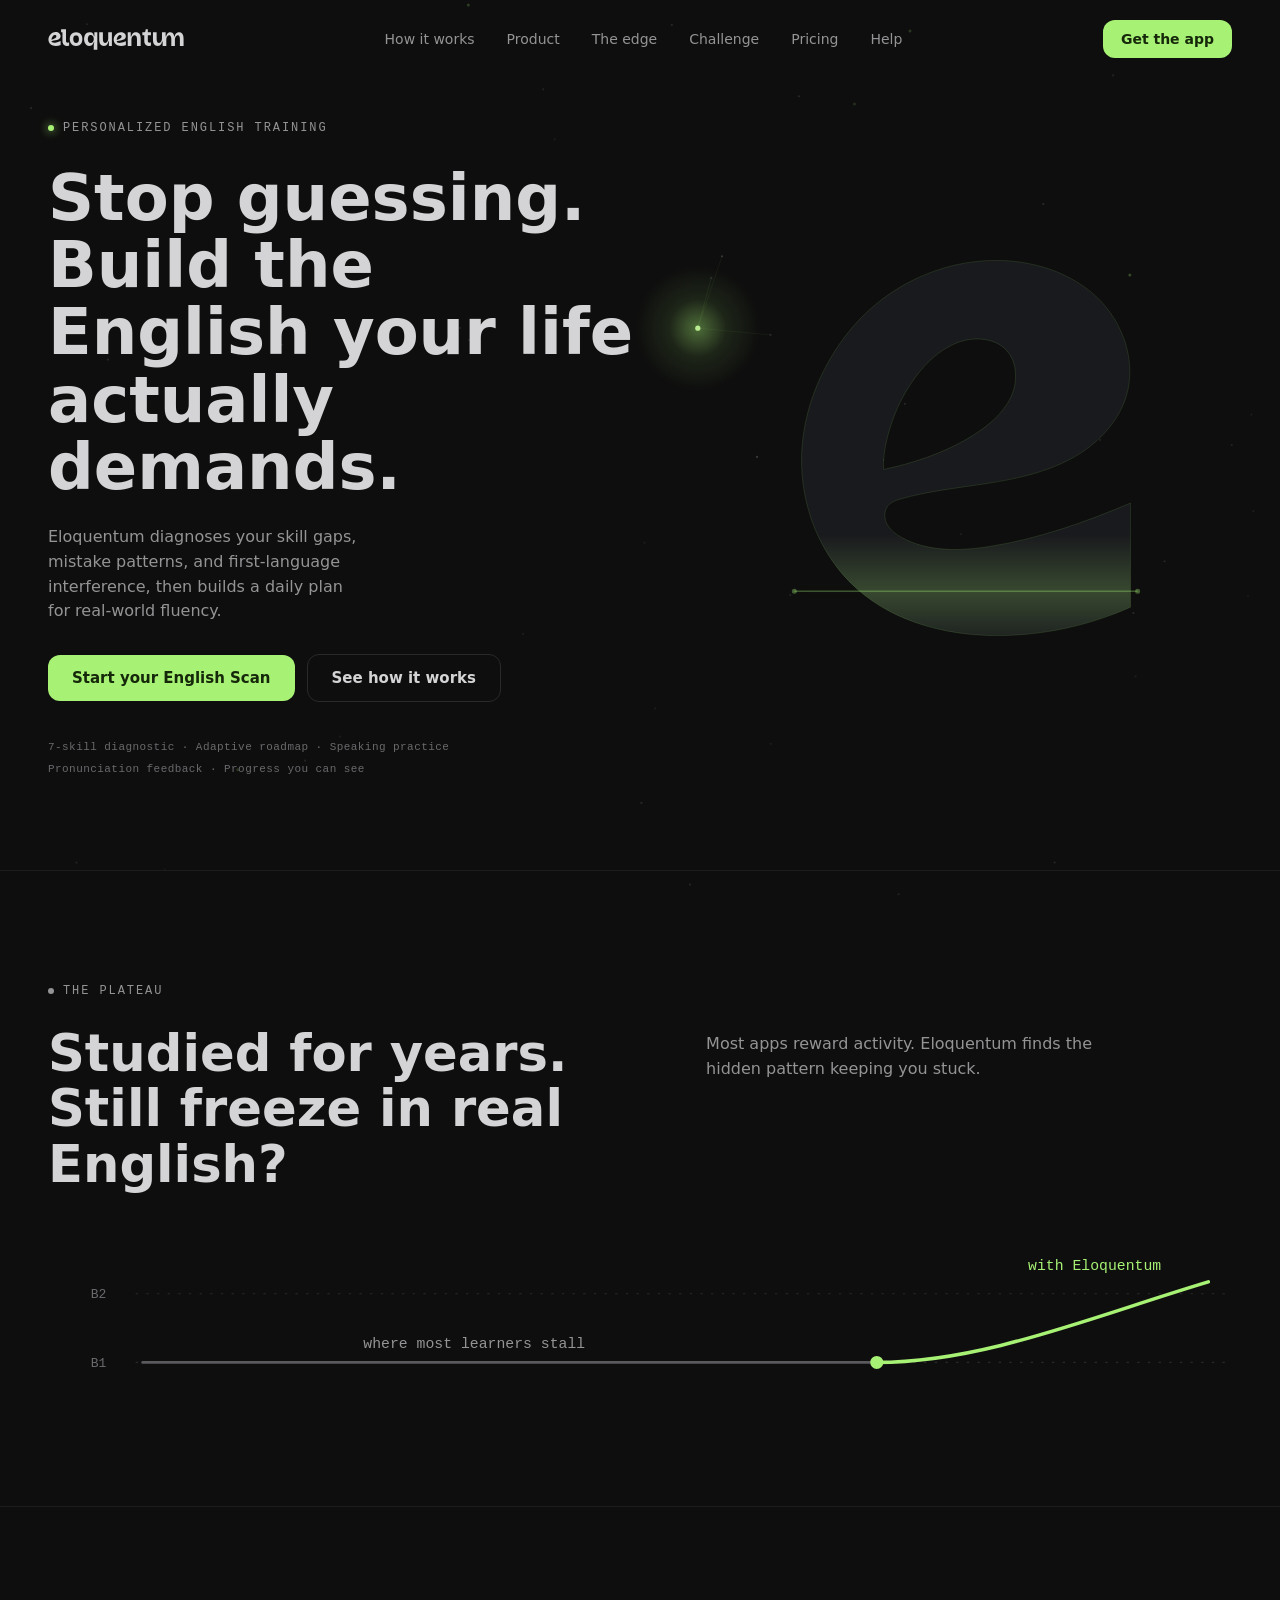
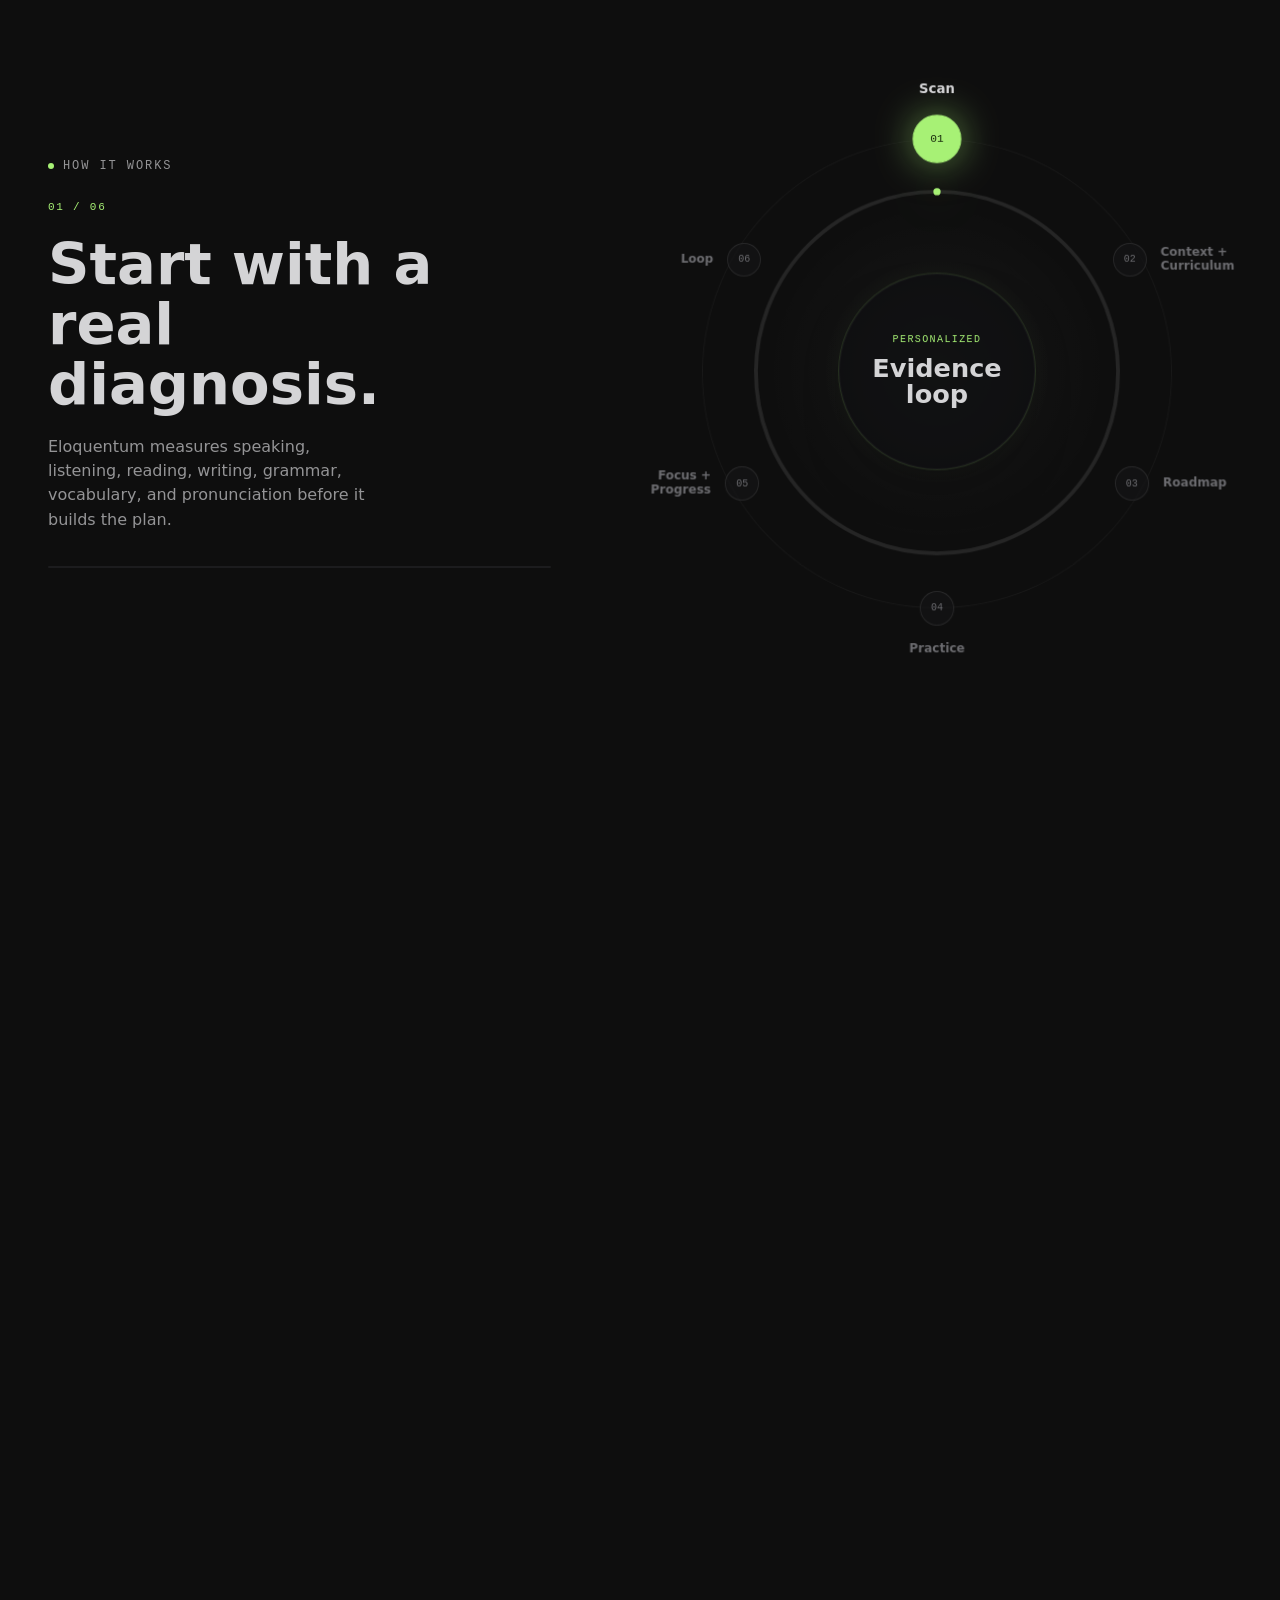
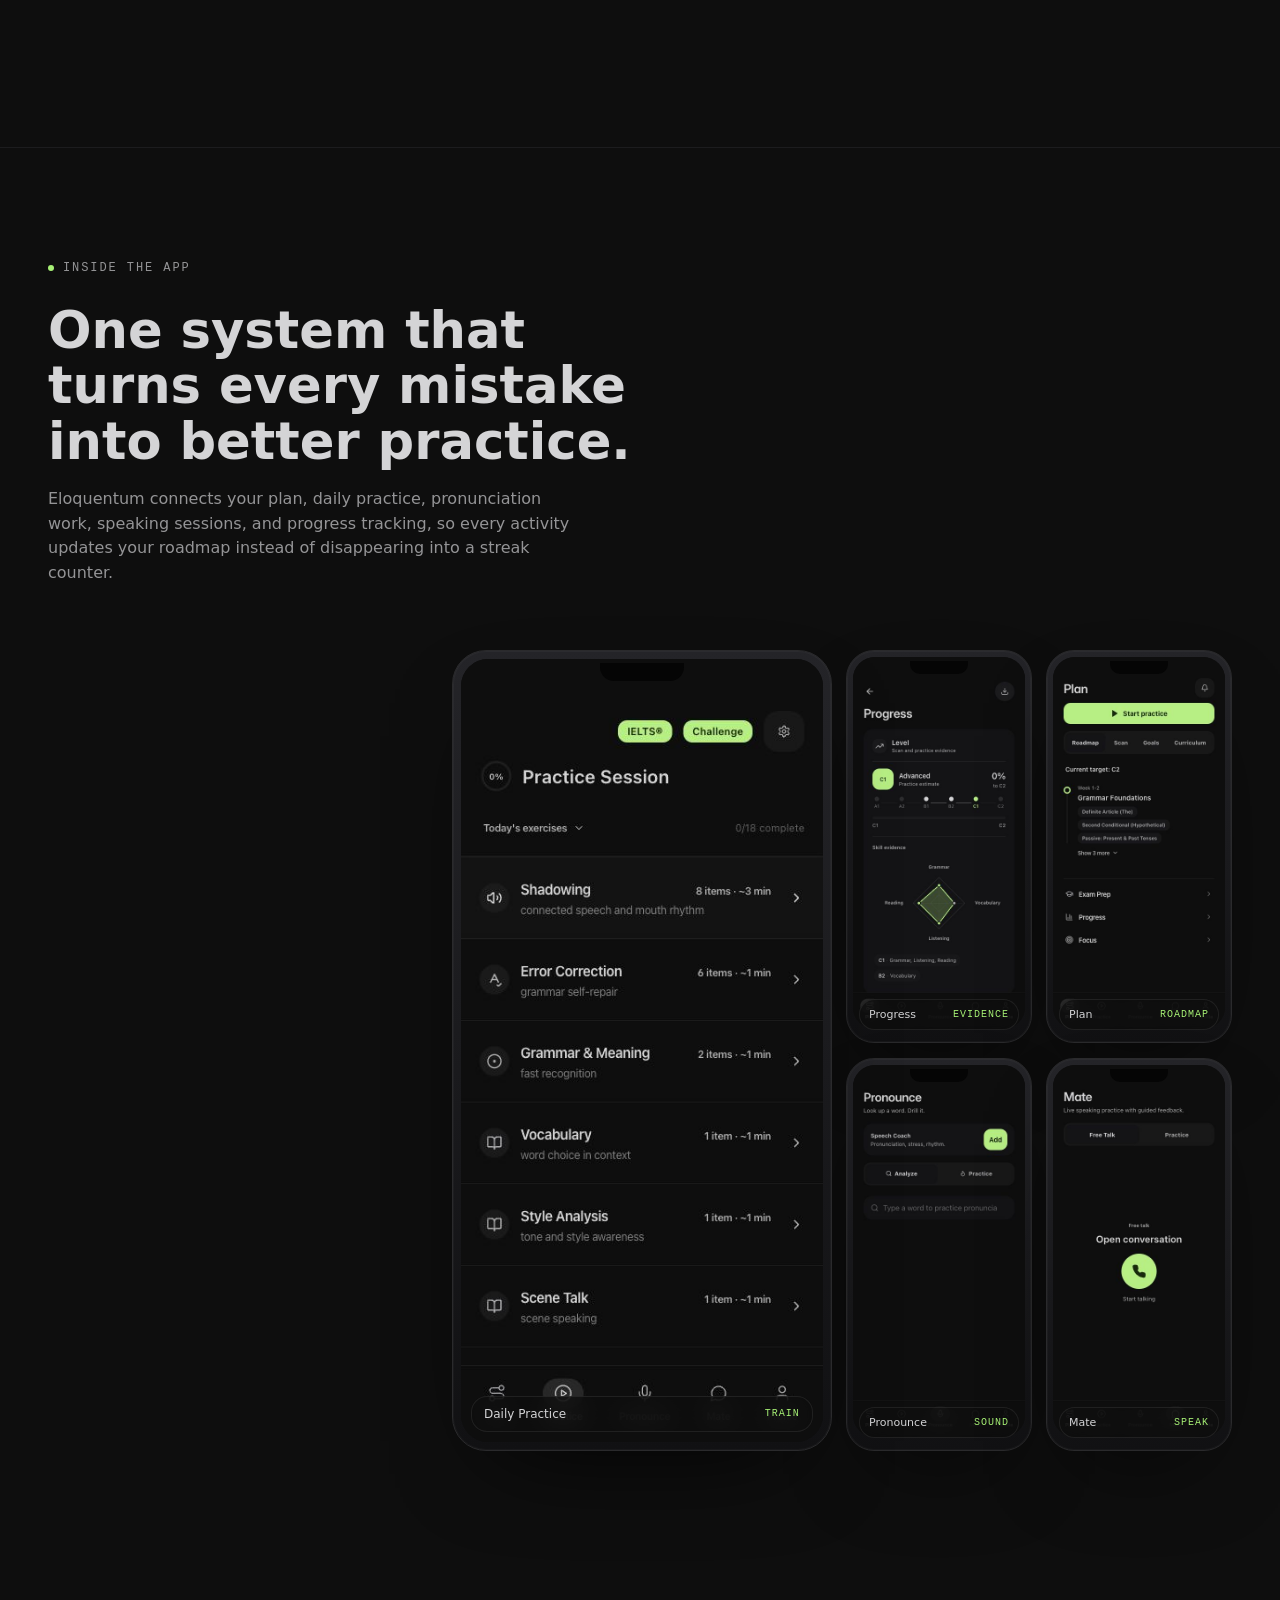
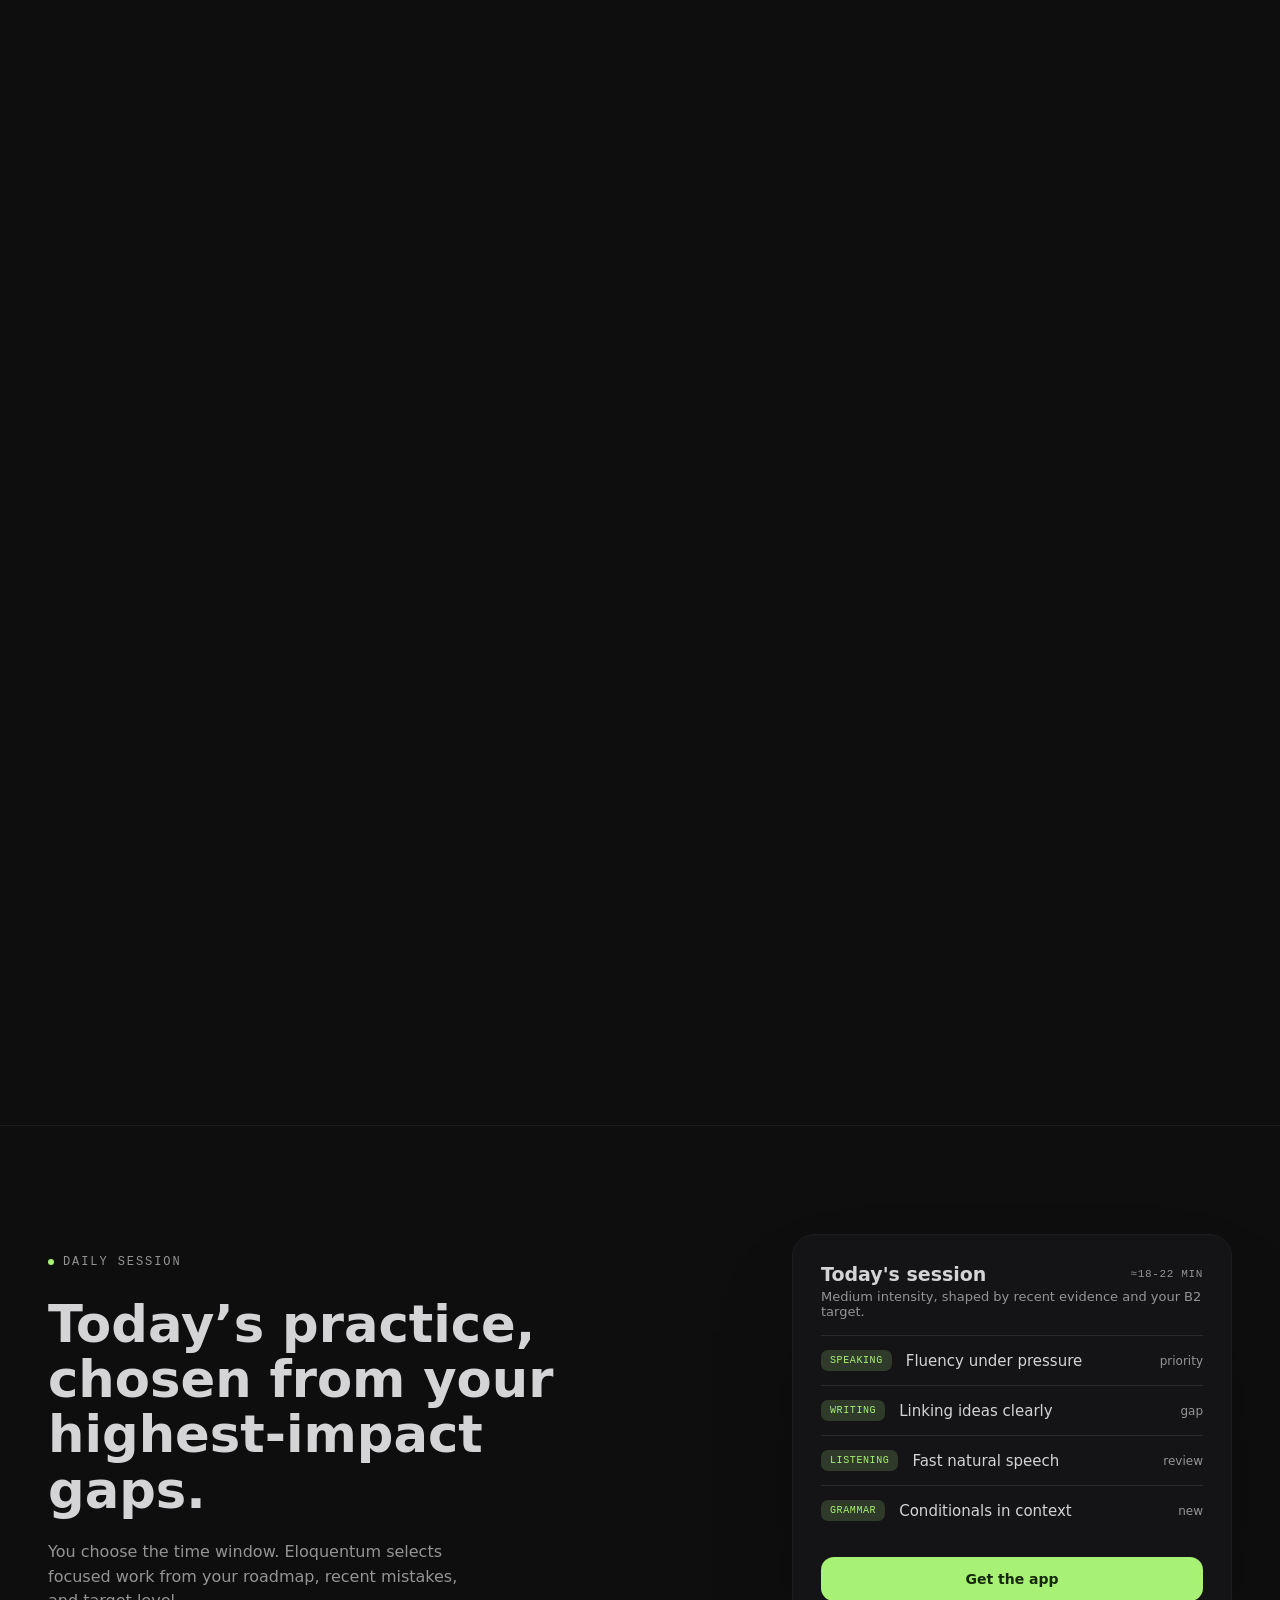
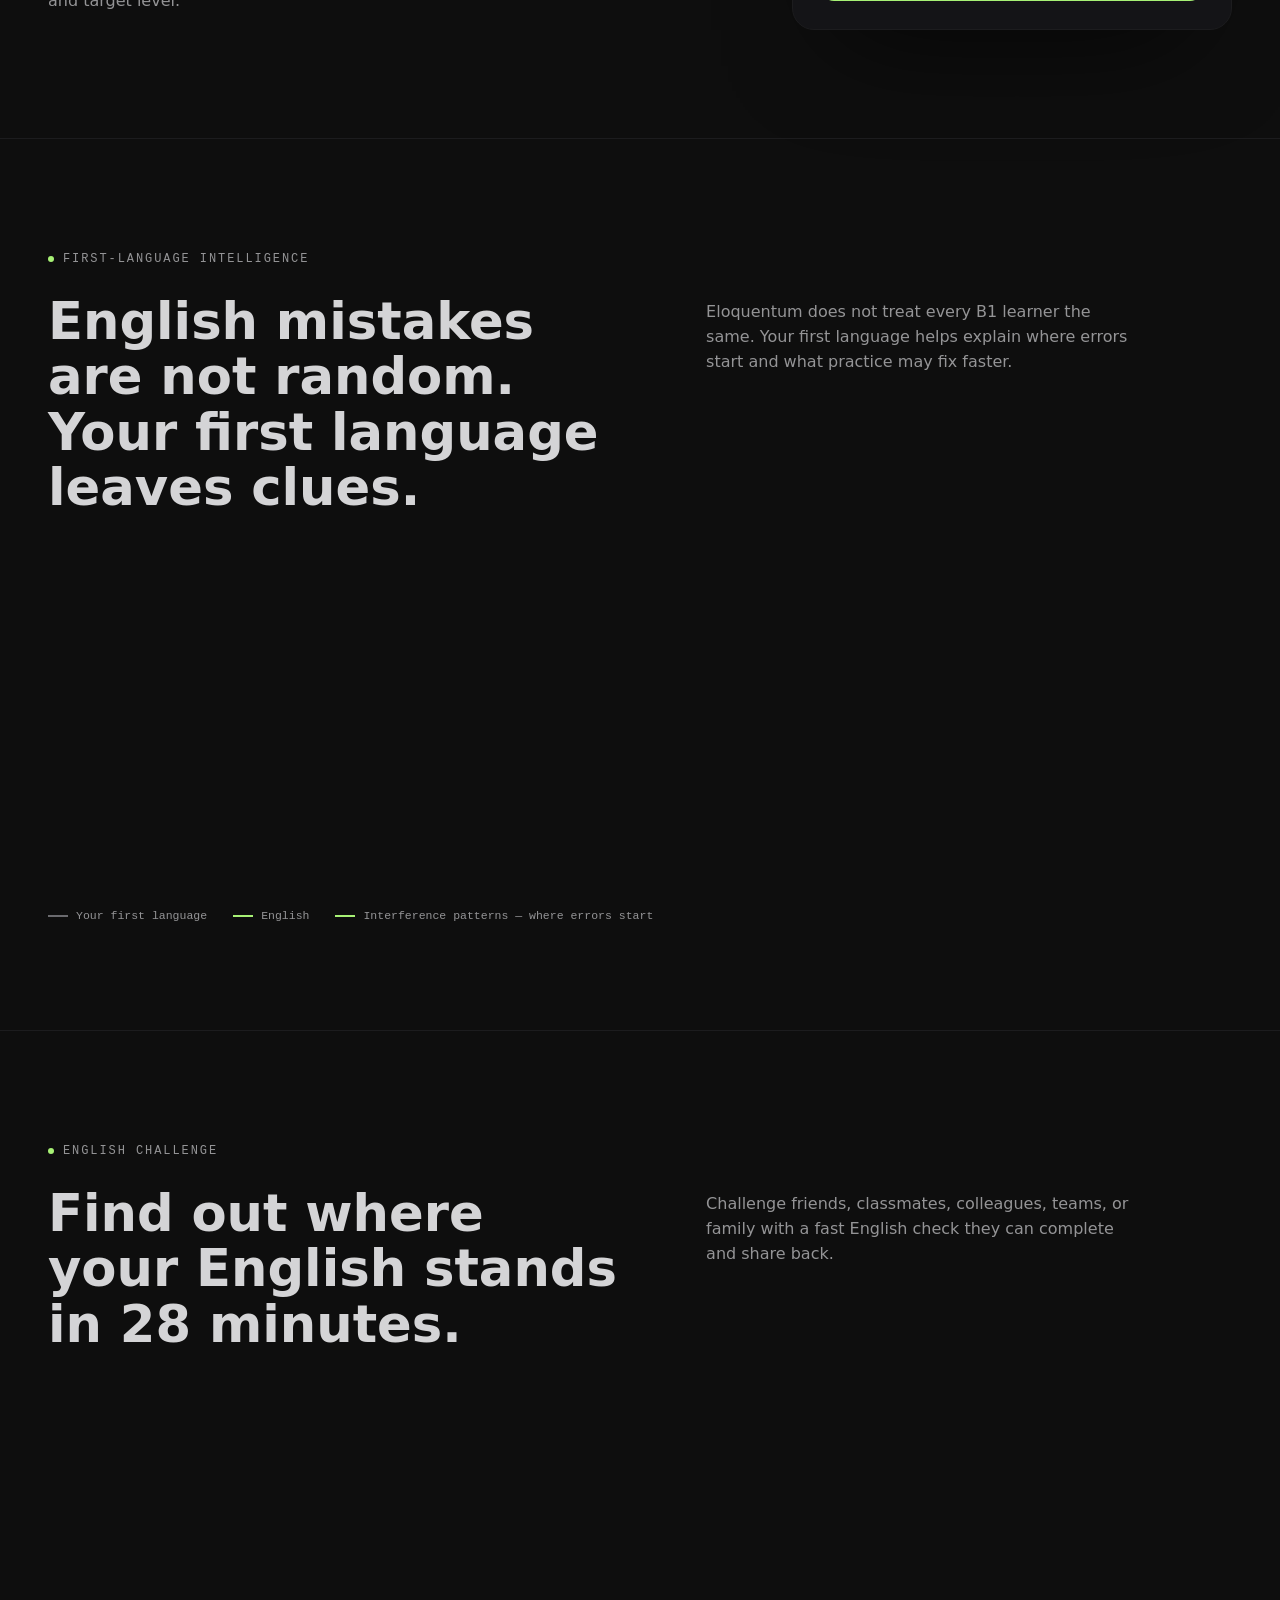
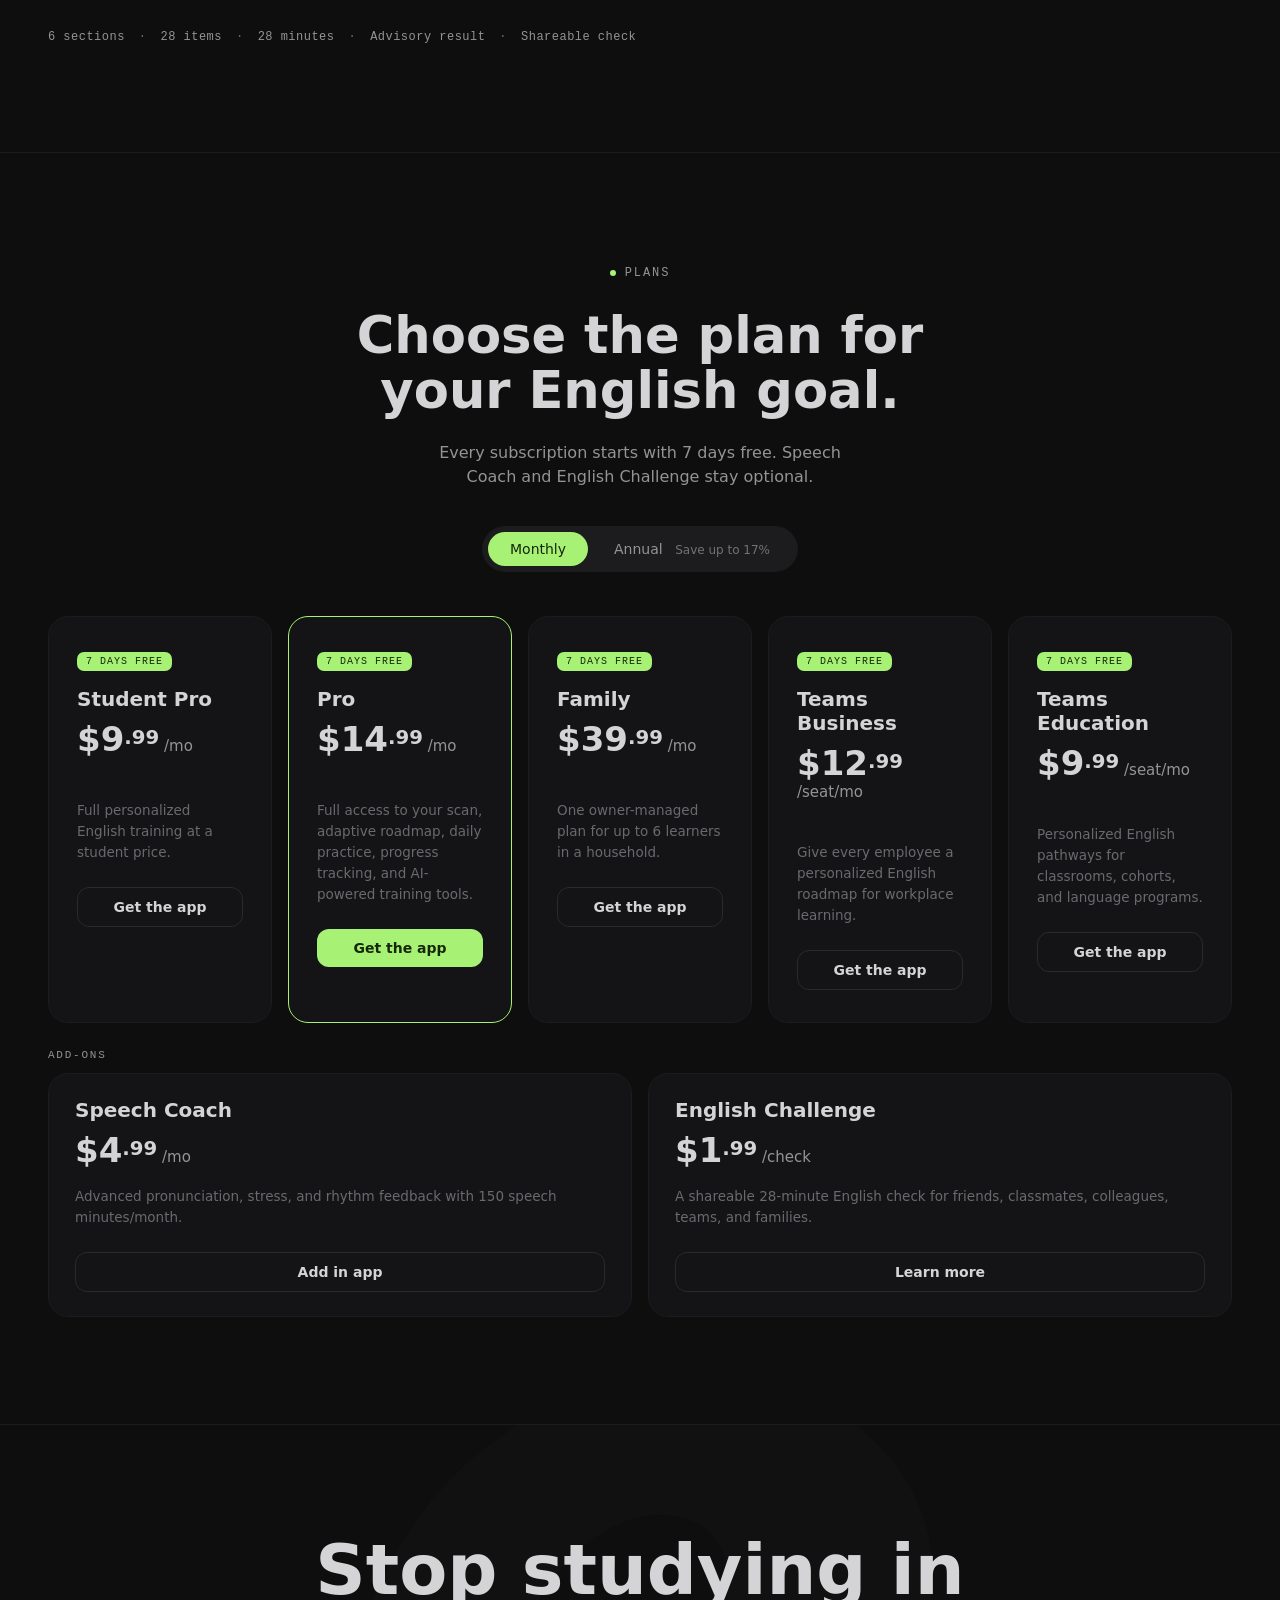
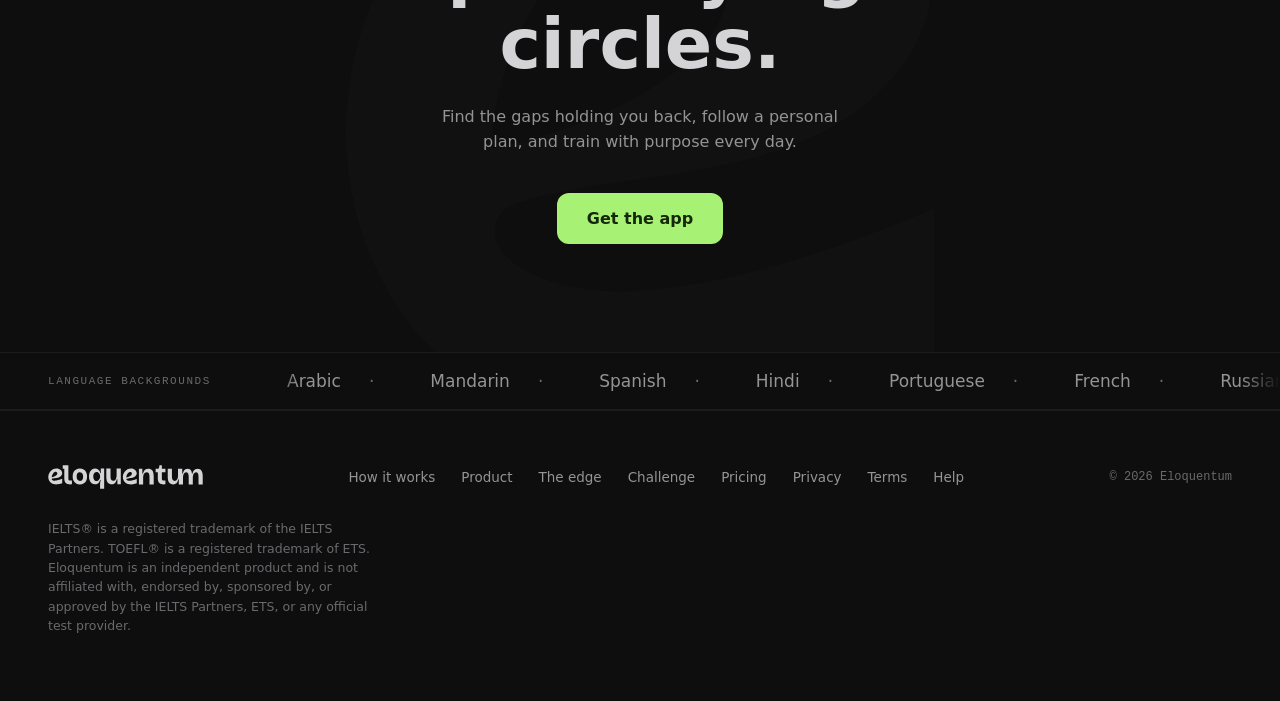
==== index.html @ 5f622cef "Publish Eloquentum website" ====
<!DOCTYPE html>
<html>
<head>
  <meta charset="utf-8">
  <title>Eloquentum — Diagnostic-first English fluency</title>
  <style>
    * { margin: 0; padding: 0; box-sizing: border-box; }
    body { background: #0E0E0E; display: flex; align-items: center; justify-content: center; min-height: 100vh; font-family: -apple-system, BlinkMacSystemFont, sans-serif; }
    #__bundler_loading { position: fixed; bottom: 20px; right: 20px; font: 13px/1.4 -apple-system, BlinkMacSystemFont, sans-serif; color: #666; background: #fff; padding: 8px 14px; border-radius: 8px; box-shadow: 0 1px 4px rgba(0,0,0,0.12); z-index: 10000; }
    #__bundler_thumbnail { position: fixed; inset: 0; width: 100%; height: 100%; display: flex; align-items: center; justify-content: center; background: #0E0E0E; z-index: 9999; }
    #__bundler_thumbnail svg { width: 100%; height: 100%; object-fit: contain; }
    #__bundler_placeholder { color: #999; font-size: 14px; }
  </style>
  <noscript>
    <style>#__bundler_loading { display: none; }</style>
    <div style="position:fixed;bottom:12px;left:12px;font:13px/1.4 -apple-system,BlinkMacSystemFont,sans-serif;color:#999;background:rgba(255,255,255,0.9);padding:6px 12px;border-radius:6px;box-shadow:0 1px 4px rgba(0,0,0,0.08);z-index:10000;">
      This page requires JavaScript to display.
    </div>
  </noscript>
</head>
<body>
  <div id="__bundler_thumbnail">
    <svg viewBox="628 162 664 756" xmlns="http://www.w3.org/2000/svg">
      <rect x="628" y="162" width="664" height="756" fill="#0E0E0E"></rect>
      <path fill="#A7F175" d="M805.87,653.45c6.5-6.2,15.69-9.22,24.48-11.7,56.12-15.81,114.47-21.72,172.08-30.7,57.62-8.98,115.66-21.4,167.05-48.89,51.39-27.49,95.96-71.95,112.27-127.79,20.07-68.7-6.8-146.11-58.51-195.71-51.72-49.6-124.77-73.22-196.5-74.59-121.04-2.3-237.93,56.91-309.99,153.28-50.68,67.78-83.11,150.15-86.19,235.06-3.66,100.91,36.16,204.2,112.08,270.98,79.49,69.92,190.42,95.22,296.37,92.39,86.19-2.3,171.9-21.67,250.67-56.65-.05-69.59.05-139.17,0-208.76-91.07,38.54-185.27,71.92-283.04,87.02-58.79,9.08-122.04,10.74-174.39-17.42-11.81-6.35-23.21-14.52-29.83-26.16-6.62-11.64-7.39-27.37,1.06-37.77.75-.92,1.55-1.79,2.4-2.6ZM805.56,507.26c12.56-44.45,33.15-85.35,62.39-121.16,34.89-42.72,86.72-76.53,142.23-60.77,25.81,7.33,43.49,27.81,47.78,53.7,4.4,26.49-1.45,51.82-16.6,74.09-9.22,13.55-19.86,25.86-32.65,36.45-57.64,47.77-137.69,77.56-213.93,93.39-1.1-25.81,3.66-50.54,10.77-75.71Z"></path>
    </svg>
  </div>
  <div id="__bundler_loading">Unpacking...</div>

  <script>
    
document.addEventListener('DOMContentLoaded', async function() {
  const loading = document.getElementById('__bundler_loading');
  function setStatus(msg) { if (loading) loading.textContent = msg; }

  // Error sink persists across replaceWith since it's on window, not the DOM.
  window.addEventListener('error', function(e) {
    var p = document.body || document.documentElement;
    var d = document.getElementById('__bundler_err') || p.appendChild(document.createElement('div'));
    d.id = '__bundler_err';
    d.style.cssText = 'position:fixed;bottom:12px;left:12px;right:12px;font:12px/1.4 ui-monospace,monospace;background:#2a1215;color:#ff8a80;padding:10px 14px;border-radius:8px;border:1px solid #5c2b2e;z-index:99999;white-space:pre-wrap;max-height:40vh;overflow:auto';
    d.textContent = (d.textContent ? d.textContent + String.fromCharCode(10) : '') +
      '[bundle] ' + (e.message || e.type) +
      (e.filename ? ' (' + e.filename.slice(0, 60) + ':' + e.lineno + ')' : '');
  }, true);

  try {
    const manifestEl = document.querySelector('script[type="__bundler/manifest"]');
    const templateEl = document.querySelector('script[type="__bundler/template"]');
    if (!manifestEl || !templateEl) {
      setStatus('Error: missing bundle data');
      console.error('[bundler] Missing script tags — manifestEl:', !!manifestEl, 'templateEl:', !!templateEl);
      return;
    }

    const manifest = JSON.parse(manifestEl.textContent);
    let template = JSON.parse(templateEl.textContent);

    const uuids = Object.keys(manifest);
    setStatus('Unpacking ' + uuids.length + ' assets...');

    const blobUrls = {};
    await Promise.all(uuids.map(async (uuid) => {
      const entry = manifest[uuid];
      try {
        const binaryStr = atob(entry.data);
        const bytes = new Uint8Array(binaryStr.length);
        for (let i = 0; i < binaryStr.length; i++) bytes[i] = binaryStr.charCodeAt(i);

        let finalBytes = bytes;
        if (entry.compressed) {
          if (typeof DecompressionStream !== 'undefined') {
            const ds = new DecompressionStream('gzip');
            const writer = ds.writable.getWriter();
            const reader = ds.readable.getReader();
            writer.write(bytes);
            writer.close();
            const chunks = [];
            let totalLen = 0;
            while (true) {
              const { done, value } = await reader.read();
              if (done) break;
              chunks.push(value);
              totalLen += value.length;
            }
            finalBytes = new Uint8Array(totalLen);
            let offset = 0;
            for (const chunk of chunks) { finalBytes.set(chunk, offset); offset += chunk.length; }
          } else {
            console.warn('DecompressionStream not available, asset ' + uuid + ' may not render');
          }
        }

        blobUrls[uuid] = URL.createObjectURL(new Blob([finalBytes], { type: entry.mime }));
      } catch (err) {
        console.error('Failed to decode asset ' + uuid + ':', err);
        blobUrls[uuid] = URL.createObjectURL(new Blob([], { type: entry.mime }));
      }
    }));

    const extResEl = document.querySelector('script[type="__bundler/ext_resources"]');
    const extResources = extResEl ? JSON.parse(extResEl.textContent) : [];
    const resourceMap = {};
    for (const entry of extResources) {
      if (blobUrls[entry.uuid]) resourceMap[entry.id] = blobUrls[entry.uuid];
    }

    setStatus('Rendering...');
    for (const uuid of uuids) template = template.split(uuid).join(blobUrls[uuid]);

    // Strip integrity + crossorigin — blob URLs from a file:// document inherit
    // a null origin, so crossorigin forces a CORS fetch that SRI then rejects.
    // The manifest bytes are ours; SRI protects against CDN compromise, not this.
    template = template.replace(/\s+integrity="[^"]*"/gi, '').replace(/\s+crossorigin="[^"]*"/gi, '');

    const resourceScript = '<script>window.__resources = ' +
      JSON.stringify(resourceMap).split('</' + 'script>').join('<\\/' + 'script>') +
      ';</' + 'script>';
    // Inject after <head> so the DOCTYPE stays first; prepending the script
    // would push the parser into quirks mode. DOMParser always emits a <head>
    // (synthesizing one if the source HTML omitted it) but may carry
    // attributes through, so match the full opening tag. slice() rather than
    // replace() keeps us clear of $-pattern substitution in resourceScript.
    const headOpen = template.match(/<head[^>]*>/i);
    if (headOpen) {
      const i = headOpen.index + headOpen[0].length;
      template = template.slice(0, i) + resourceScript + template.slice(i);
    }

    // Parse the template and swap the root element. Scripts inserted via
    // DOMParser/replaceWith are inert per spec — re-create each with
    // createElement so they execute, awaiting onload for src scripts to
    // preserve ordering (React before ReactDOM before Babel before text/babel).
    const doc = new DOMParser().parseFromString(template, 'text/html');
    document.documentElement.replaceWith(doc.documentElement);
    const dead = Array.from(document.scripts);
    for (const old of dead) {
      const s = document.createElement('script');
      for (const a of old.attributes) s.setAttribute(a.name, a.value);
      s.textContent = old.textContent;
      // text/babel scripts with a src: fetch and inline. transformScriptTags
      // does XHR against the src, but blob:null/ from a file:// origin is
      // silently dropped. Inlining makes it a plain inline babel script,
      // which transformScriptTags handles unconditionally.
      if ((s.type === 'text/babel' || s.type === 'text/jsx') && s.src) {
        const r = await fetch(s.src);
        s.textContent = await r.text();
        s.removeAttribute('src');
      }
      const p = s.src ? new Promise(function(r) { s.onload = s.onerror = r; }) : null;
      old.replaceWith(s);
      if (p) await p;
    }
    // Babel standalone auto-transforms type=text/babel on DOMContentLoaded,
    // which fired before we swapped the document. Trigger manually if present.
    if (window.Babel && typeof window.Babel.transformScriptTags === 'function') {
      window.Babel.transformScriptTags();
    }

    function addHelpLink(containerSelector) {
      const container = document.querySelector(containerSelector);
      if (!container || container.querySelector('a[href="help/index.html"]')) return;
      const link = document.createElement('a');
      link.href = 'help/index.html';
      link.textContent = 'Help';
      container.appendChild(link);
    }
    addHelpLink('.navlinks');
    addHelpLink('footer .fl');
  } catch (err) {
    setStatus('Error unpacking: ' + err.message);
    console.error('Bundle unpack error:', err);
  }
});

  </script>

  <script type="__bundler/manifest">
{}
  </script>

  <script type="__bundler/ext_resources">
[]
  </script>

  <script type="__bundler/template">
"<!DOCTYPE html>\n<html lang=\"en\"><head>\n<meta charset=\"utf-8\">\n<meta name=\"viewport\" content=\"width=device-width, initial-scale=1\">\n<meta name=\"author\" content=\"Codex GPT-5.5 content recommendation copy\">\n<title>Eloquentum — Diagnostic-first English fluency<\u002Ftitle>\n<link rel=\"icon\" href=\"data:image/svg+xml,%3Csvg xmlns='http://www.w3.org/2000/svg' viewBox='628 162 664 756'%3E%3Cpath fill='%23A7F175' d='M805.87,653.45c6.5-6.2,15.69-9.22,24.48-11.7,56.12-15.81,114.47-21.72,172.08-30.7,57.62-8.98,115.66-21.4,167.05-48.89,51.39-27.49,95.96-71.95,112.27-127.79,20.07-68.7-6.8-146.11-58.51-195.71-51.72-49.6-124.77-73.22-196.5-74.59-121.04-2.3-237.93,56.91-309.99,153.28-50.68,67.78-83.11,150.15-86.19,235.06-3.66,100.91,36.16,204.2,112.08,270.98,79.49,69.92,190.42,95.22,296.37,92.39,86.19-2.3,171.9-21.67,250.67-56.65-.05-69.59.05-139.17,0-208.76-91.07,38.54-185.27,71.92-283.04,87.02-58.79,9.08-122.04,10.74-174.39-17.42-11.81-6.35-23.21-14.52-29.83-26.16-6.62-11.64-7.39-27.37,1.06-37.77.75-.92,1.55-1.79,2.4-2.6ZM805.56,507.26c12.56-44.45,33.15-85.35,62.39-121.16,34.89-42.72,86.72-76.53,142.23-60.77,25.81,7.33,43.49,27.81,47.78,53.7,4.4,26.49-1.45,51.82-16.6,74.09-9.22,13.55-19.86,25.86-32.65,36.45-57.64,47.77-137.69,77.56-213.93,93.39-1.1-25.81,3.66-50.54,10.77-75.71Z'/%3E%3C/svg%3E\">\n<style>\n  :root{\n    --bg:#0E0E0E;--bg2:#141417;--well:#1C1C1E;\n    --fg:#D4D4D6;--muted:#949496;--faint:#6A6A6E;--border:#2A2A2C;--hair:#1C1C1E;\n    --signal:#A7F175;--signal-ink:#16280A;--signal-active:#97E061;--signal-dim:#5FA82E;\n    --paper:#F8F8F8;--paper-ink:#1D1D1F;--paper-muted:#5A5A5E;--paper-line:#E4E4E4;\n    --font:-apple-system,BlinkMacSystemFont,\"SF Pro Display\",\"SF Pro Text\",system-ui,\"Segoe UI\",Roboto,\"Helvetica Neue\",Arial,sans-serif;\n    --round:ui-rounded,\"SF Pro Rounded\",-apple-system,BlinkMacSystemFont,system-ui,sans-serif;\n    --mono:ui-monospace,\"SF Mono\",Menlo,Monaco,Consolas,monospace;\n  }\n  *{box-sizing:border-box;margin:0;padding:0}\n  html{scroll-behavior:smooth}\n  body{background:var(--bg);color:var(--fg);font-family:var(--font);-webkit-font-smoothing:antialiased;overflow-x:hidden;letter-spacing:0}\n  ::selection{background:var(--signal);color:var(--signal-ink)}\n  .defs{position:absolute;width:0;height:0;overflow:hidden}\n  #ambient{position:fixed;inset:0;width:100%;height:100%;z-index:-1;pointer-events:none}\n\n  .progress{position:fixed;top:0;left:0;height:2px;width:0;background:var(--signal);z-index:30}\n\n  nav{position:fixed;top:0;left:0;right:0;z-index:20;transition:background .4s,backdrop-filter .4s,border-color .4s;border-bottom:1px solid transparent}\n  nav.solid{background:rgba(14,14,14,.78);backdrop-filter:blur(16px);border-bottom:1px solid var(--hair)}\n  .navin{display:flex;align-items:center;justify-content:space-between;max-width:1320px;margin:0 auto;padding:20px clamp(20px,5vw,48px)}\n  .logo{height:21px;width:136px;color:var(--fg);display:block}\n  .logo.foot{height:24px;width:155px}\n  .navlinks{display:flex;gap:32px;align-items:center}\n  .navlinks a{color:var(--muted);text-decoration:none;font-size:14px;transition:color .2s}\n  .navlinks a:hover{color:var(--fg)}\n  .btn{font-family:var(--font);font-size:14px;font-weight:590;border:none;cursor:pointer;border-radius:12px;padding:11px 18px;text-decoration:none;display:inline-flex;align-items:center;justify-content:center;gap:8px;transition:transform .2s,background .2s,border-color .2s;letter-spacing:0;white-space:nowrap}\n  .btn-cta{background:var(--signal);color:var(--signal-ink)}\n  .btn-cta:hover{background:var(--signal-active);transform:translateY(-1px)}\n  .btn-ghost{background:transparent;color:var(--fg);border:1px solid var(--border)}\n  .btn-ghost:hover{border-color:var(--muted);transform:translateY(-1px)}\n\n  .container{max-width:1320px;margin:0 auto;padding:0 clamp(20px,5vw,48px);position:relative;z-index:2}\n  .section{padding-top:clamp(88px,12vh,150px);padding-bottom:clamp(88px,12vh,150px);position:relative}\n  .eyebrow{display:inline-flex;align-items:center;gap:9px;font-family:var(--mono);font-size:12px;letter-spacing:.16em;text-transform:uppercase;color:var(--muted);margin-bottom:28px}\n  .eyebrow .dot{width:6px;height:6px;border-radius:50%;background:var(--signal)}\n  .eyebrow.neutral{color:var(--muted)}.eyebrow.neutral .dot{background:var(--muted)}\n  h2{font-family:var(--font);font-weight:600;font-size:clamp(30px,4vw,56px);line-height:1.08;letter-spacing:0;margin-bottom:22px;max-width:18ch}\n  h2 .g{color:inherit}\n  .lead{font-size:clamp(16px,1.15vw,18px);line-height:1.55;color:var(--muted);max-width:42ch;letter-spacing:0}\n\n  .reveal{opacity:0;transform:translateY(26px);transition:opacity 1s cubic-bezier(.16,.8,.3,1),transform 1s cubic-bezier(.16,.8,.3,1)}\n  .reveal.in{opacity:1;transform:none}\n\n  /* 3D segment transitions — each section pivots in as it enters */\n  .seg3d{opacity:0;transform:perspective(1600px) rotateX(20deg) translateY(80px) scale(.94);transform-origin:50% 100%;transition:opacity .9s ease,transform 1.15s cubic-bezier(.16,.8,.3,1);backface-visibility:hidden}\n  .seg3d.seg-in{opacity:1;transform:perspective(1600px) rotateX(0deg) translateY(0) scale(1)}\n  .seg3d.seg-up{transform-origin:50% 0%;transform:perspective(1600px) rotateX(-20deg) translateY(-80px) scale(.94)}\n  .seg3d.seg-up.seg-in{transform:perspective(1600px) rotateX(0deg) translateY(0) scale(1)}\n\n  /* HERO */\n  .hero{min-height:92vh;display:grid;grid-template-columns:1.05fr .95fr;gap:clamp(36px,5vw,84px);align-items:center;padding-top:116px;padding-bottom:90px}\n  .h-eyebrow{display:inline-flex;align-items:center;gap:9px;font-family:var(--mono);font-size:12px;letter-spacing:.16em;text-transform:uppercase;color:var(--muted);margin-bottom:30px}\n  .h-eyebrow .dot{width:6px;height:6px;border-radius:50%;background:var(--signal);box-shadow:0 0 10px var(--signal)}\n  h1{font-family:var(--font);font-weight:600;font-size:clamp(40px,5vw,72px);line-height:1.05;letter-spacing:0;margin-bottom:24px;max-width:16.5ch}\n  h1 .g{color:inherit}\n  .sub{font-size:clamp(16px,1.2vw,18px);line-height:1.55;color:var(--muted);max-width:31ch;margin-bottom:30px;letter-spacing:0}\n  .cta{display:flex;gap:12px;flex-wrap:wrap;align-items:center}\n  .cta .btn{font-size:15px;padding:14px 24px}\n  .trust{margin-top:34px;font-family:var(--mono);font-size:11px;letter-spacing:.04em;color:var(--faint);line-height:2}\n  .scanwrap{width:100%;max-width:460px;margin:0 auto;display:flex;flex-direction:column;align-items:center;gap:22px}\n  .scanstage{position:relative;width:100%;aspect-ratio:1/1}\n  canvas{position:absolute;inset:0;width:100%;height:100%}\n\n  /* generic editorial */\n  .hair{border-top:1px solid var(--hair)}\n  .twocol{display:grid;grid-template-columns:1.05fr .95fr;gap:clamp(36px,5vw,72px);align-items:center}\n  .lead-col{max-width:36rem}\n  .sechead{display:grid;grid-template-columns:1.05fr .95fr;gap:clamp(44px,6vw,96px);align-items:start}\n  .sechead h2{margin-bottom:0}\n  .sechead .lead{padding-top:6px}\n\n  /* PLATEAU */\n  .plateau h2{max-width:20ch}\n  .plateauchart{margin-top:52px}\n  .plateauchart svg{width:100%;aspect-ratio:1000/130;height:auto;display:block;overflow:visible}\n  .plateauchart .glab{font-family:var(--mono);font-size:11px;fill:var(--faint)}\n  .plateauchart .tlab{font-family:var(--mono);font-size:12.5px;opacity:0;transition:opacity .6s ease}\n  .plateauchart .tlab.m{fill:var(--muted)}\n  .plateauchart .tlab.g{fill:var(--signal)}\n  .plateauchart .p-dot{opacity:0;transition:opacity .4s ease}\n  .plateauchart .p-flat,.plateauchart .p-rise{stroke-linecap:round}\n\n  /* SCAN skills */\n  .skills{display:flex;flex-direction:column;gap:20px}\n  .srow{display:flex;align-items:center;gap:18px}\n  .sname{width:128px;font-size:15px;color:var(--fg);letter-spacing:0}\n  .sbar{flex:1;height:5px;border-radius:5px;background:var(--well);overflow:hidden}\n  .sbar i{display:block;height:100%;width:0;border-radius:5px;background:var(--signal);transition:width 1.2s cubic-bezier(.16,.8,.3,1)}\n  .reveal.in .sbar i{width:var(--w)}\n  .sval{width:32px;text-align:right;font-family:var(--mono);font-size:12px;color:var(--faint)}\n\n  /* ROADMAP */\n  .ladder{position:relative;max-width:880px;margin:64px auto 0;padding:52px 14px}\n  .ltrack{position:relative;height:2px;background:var(--well)}\n  .lfill{position:absolute;left:0;top:0;height:2px;width:0;background:var(--signal);transition:width 1.5s cubic-bezier(.16,.8,.3,1)}\n  .reveal.in .lfill{width:40%}\n  .lnext{position:absolute;left:40%;top:0;height:2px;width:20%;background:repeating-linear-gradient(90deg,var(--signal-dim) 0 5px,transparent 5px 11px)}\n  .lnode{position:absolute;top:1px}\n  .lnode .ndot{position:absolute;left:0;top:0;transform:translate(-50%,-50%);width:12px;height:12px;border-radius:50%;background:var(--bg);border:2px solid var(--faint)}\n  .lnode.cur .ndot{background:var(--signal);border-color:var(--signal);box-shadow:0 0 14px rgba(167,241,117,.7)}\n  .lnode.tgt .ndot{border-color:var(--signal)}\n  .lnode .cap{position:absolute;left:0;top:18px;transform:translateX(-50%);white-space:nowrap;font-family:var(--mono);font-size:11px;color:var(--faint)}\n  .lnode .tag{position:absolute;left:0;top:-26px;transform:translateX(-50%);white-space:nowrap;font-family:var(--mono);font-size:10px;letter-spacing:.1em;text-transform:uppercase}\n  .lnode.cur .tag{color:var(--signal)}.lnode.tgt .tag{color:var(--muted)}\n\n  /* SCROLL STORY */\n  .story-section{position:relative;padding:0}\n  .story-scroll{position:relative;min-height:560vh}\n  .story-sticky{position:sticky;top:0;min-height:100vh;display:flex;align-items:center;overflow:hidden;padding:92px 0 64px}\n  .story-sticky>.container{width:100%}\n  .story-grid{display:grid;grid-template-columns:minmax(0,.92fr) minmax(0,1.08fr);gap:clamp(44px,7vw,112px);align-items:center}\n  .story-copy{max-width:520px}\n  .story-kicker{margin-bottom:28px}\n  .story-count{font-family:var(--mono);font-size:11px;letter-spacing:.16em;text-transform:uppercase;color:var(--signal);margin-bottom:22px}\n  .story-title{font-size:clamp(34px,4.5vw,62px);line-height:1.04;letter-spacing:0;margin-bottom:20px;max-width:11ch;transition:opacity .22s ease,transform .22s ease}\n  .story-body{font-size:clamp(16px,1.25vw,19px);line-height:1.52;color:var(--muted);max-width:32ch;min-height:4.7em;transition:opacity .22s ease,transform .22s ease}\n  .story-meter{height:2px;background:var(--well);border-radius:2px;overflow:hidden;margin:34px 0 20px}\n  .story-meter i{display:block;height:100%;width:0;background:var(--signal);box-shadow:0 0 18px rgba(167,241,117,.55);transition:width .18s linear}\n  .story-visual{position:relative;min-height:min(68vh,650px);display:flex;align-items:center;justify-content:center;perspective:1100px}\n  .flywheel{--angle:-90deg;--p:0;--orbit:min(188px,17vw,calc((100vh - 120px)*.34));position:relative;width:min(510px,43vw,calc(100vh - 150px));aspect-ratio:1;display:grid;place-items:center;isolation:isolate;transition:transform .42s cubic-bezier(.16,.8,.3,1);transform:rotateX(3deg)}\n  .flywheel::before{content:\"\";position:absolute;inset:4%;border-radius:50%;background:radial-gradient(circle at 50% 50%,rgba(167,241,117,.11),transparent 34%),radial-gradient(circle at 50% 50%,rgba(255,255,255,.045),transparent 57%);border:1px solid rgba(255,255,255,.045);opacity:.95}\n  .flywheel-svg{position:absolute;inset:0;width:100%;height:100%;overflow:visible;z-index:1}\n  .wheel-base{fill:none;stroke:rgba(255,255,255,.095);stroke-width:.75}\n  .wheel-progress{fill:none;stroke:var(--signal);stroke-width:.5;stroke-linecap:round;stroke-dasharray:0 100;transform:rotate(-90deg);transform-origin:50% 50%;filter:drop-shadow(0 0 4px rgba(167,241,117,.34));transition:stroke-dasharray .08s linear}\n  .wheel-signal-dot{fill:var(--signal);filter:drop-shadow(0 0 4px rgba(167,241,117,.62));transition:cx .08s linear,cy .08s linear}\n  .wheel-core{position:relative;z-index:3;width:39%;aspect-ratio:1;border-radius:50%;display:flex;flex-direction:column;align-items:center;justify-content:center;text-align:center;padding:24px;background:rgba(15,15,17,.9);border:1px solid rgba(167,241,117,.14);box-shadow:0 0 0 1px rgba(255,255,255,.035) inset,0 24px 70px -44px rgba(0,0,0,.95);transition:transform .28s ease,border-color .28s ease}\n  .wheel-kicker{font-family:var(--mono);font-size:10px;letter-spacing:.14em;text-transform:uppercase;color:var(--signal);margin-bottom:10px}\n  .wheel-title{font-size:clamp(20px,2vw,26px);font-weight:600;line-height:1.03;letter-spacing:0;color:var(--fg);max-width:8ch}\n  .wheel-node{appearance:none;border:0;background:transparent;position:absolute;z-index:4;left:var(--x);top:var(--y);transform:translate(-50%,-50%);display:grid;place-items:center;color:var(--muted);font-family:var(--font);cursor:pointer;transition:transform .34s cubic-bezier(.16,.8,.3,1),opacity .24s ease,color .24s ease}\n  .wheel-node i{display:grid;place-items:center;width:34px;height:34px;border-radius:50%;font-family:var(--mono);font-style:normal;font-size:10px;color:var(--faint);background:rgba(20,20,22,.72);border:1px solid rgba(255,255,255,.085);transition:width .24s ease,height .24s ease,background .24s ease,color .24s ease,border-color .24s ease,box-shadow .24s ease}\n  .wheel-node span{position:absolute;left:50%;top:calc(100% + 16px);transform:translateX(-50%);width:max-content;max-width:132px;font-size:12px;font-weight:590;line-height:1.15;letter-spacing:0;color:var(--faint);transition:color .24s ease,opacity .24s ease}\n  .wheel-node.label-left span{left:auto;right:calc(100% + 14px);top:50%;transform:translateY(-50%);width:108px;max-width:108px;text-align:right}\n  .wheel-node.label-right span{left:calc(100% + 14px);top:50%;transform:translateY(-50%);width:108px;max-width:108px;text-align:left}\n  .wheel-node.label-top span{top:auto;bottom:calc(100% + 16px)}\n  .wheel-node.active{transform:translate(-50%,-50%) scale(1.12)}\n  .wheel-node.active i{width:44px;height:44px;color:var(--signal-ink);background:var(--signal);border-color:var(--signal);box-shadow:0 0 34px rgba(167,241,117,.52)}\n  .wheel-node.active span{color:var(--fg)}\n  .wheel-node.done{opacity:.58}\n\n  /* PRODUCT PROOF */\n  .product-proof .sechead{display:block;max-width:760px}\n  .product-proof .lead{max-width:52ch;padding-top:18px}\n  .phone-stage{display:grid;grid-template-columns:1fr;gap:clamp(44px,5vw,78px);margin-top:64px;align-items:center}\n  .phone-stage>*{min-width:0}\n  .phones{display:grid;grid-template-columns:minmax(0,1fr) repeat(2,minmax(0,.49fr));grid-template-rows:repeat(2,minmax(0,1fr));gap:14px;align-items:stretch;width:100%;max-width:780px;margin-left:auto}\n  .phone-shell{position:relative;min-width:0;border:1px solid var(--border);border-radius:34px;padding:8px;background:linear-gradient(180deg,#242428,#111113);box-shadow:0 38px 100px -48px rgba(0,0,0,.95),0 0 0 1px rgba(255,255,255,.03) inset;transition:transform .34s ease,border-color .34s ease,box-shadow .34s ease,filter .34s ease;will-change:transform;overflow:hidden}\n  .phone-shell::before{content:\"\";position:absolute;left:50%;top:12px;transform:translateX(-50%);width:84px;height:18px;border-radius:0 0 14px 14px;background:#050505;z-index:2}\n  .phone-shell::after{content:\"\";position:absolute;inset:0;border-radius:inherit;background:radial-gradient(circle at 50% 18%,rgba(167,241,117,.16),transparent 38%);opacity:0;transition:opacity .34s ease;pointer-events:none;z-index:1}\n  .phone-shell img{display:block;width:100%;aspect-ratio:390/844;object-fit:cover;object-position:top center;border-radius:27px;background:var(--bg)}\n  .phone-shell figcaption{position:absolute;left:18px;right:18px;bottom:18px;display:flex;justify-content:space-between;align-items:center;gap:12px;border-radius:16px;background:rgba(14,14,14,.76);backdrop-filter:blur(12px);border:1px solid rgba(255,255,255,.08);padding:10px 12px;font-size:12px;color:var(--fg)}\n  .phone-shell figcaption span:last-child{font-family:var(--mono);font-size:10px;letter-spacing:.1em;text-transform:uppercase;color:var(--signal)}\n  .phone-shell:hover{transform:translateY(-8px) scale(1.018);border-color:color-mix(in srgb,var(--signal) 42%,var(--border));box-shadow:0 50px 120px -46px rgba(0,0,0,.95),0 0 42px -22px rgba(167,241,117,.55),0 0 0 1px rgba(167,241,117,.14) inset;filter:saturate(1.08)}\n  .phone-shell:hover::after{opacity:1}\n  .phone-shell.main{grid-row:1 / span 2;z-index:1}\n  .phone-shell.small{border-radius:28px;padding:6px}\n  .phone-shell.small::before{width:58px;height:13px;top:10px;border-radius:0 0 10px 10px}\n  .phone-shell.small img{aspect-ratio:390/844;border-radius:22px}\n  .phone-shell.small figcaption{left:12px;right:12px;bottom:12px;padding:8px 9px;font-size:11px}\n  .phone-shell.small:hover{z-index:3;transform:translateY(-7px) scale(1.035)}\n\n  /* DAILY session card */\n  .light{background:var(--paper);color:var(--paper-ink)}\n  .light .lead{color:var(--paper-muted)}\n  .light .eyebrow{color:var(--paper-muted)}.light .eyebrow .dot{background:var(--signal-dim)}\n  .light h2 .g{color:inherit}\n  .dcard{background:var(--bg2);color:var(--fg);border:1px solid var(--hair);border-radius:22px;padding:28px;max-width:440px;margin-left:auto;box-shadow:0 50px 110px -50px rgba(0,0,0,.7)}\n  .dhead{display:flex;align-items:center;justify-content:space-between;margin-bottom:4px}\n  .dhead .t{font-weight:600;font-size:19px;letter-spacing:0}\n  .dhead .m{font-family:var(--mono);font-size:11px;color:var(--muted);letter-spacing:.06em}\n  .dnote{font-size:13px;color:var(--muted);margin-bottom:16px}\n  .ditem{display:flex;align-items:center;gap:14px;padding:14px 0;border-top:1px solid var(--border)}\n  .ditem .tg{font-family:var(--mono);font-size:10px;letter-spacing:.06em;text-transform:uppercase;color:var(--signal);background:color-mix(in srgb,var(--signal) 14%,var(--well));padding:5px 9px;border-radius:7px}\n  .ditem .nm{flex:1;font-size:15px;letter-spacing:0}\n  .ditem .ai{font-size:12px;color:var(--muted)}\n  .dbtn{margin-top:22px;width:100%;justify-content:center;background:var(--signal);color:var(--signal-ink);border-radius:13px;padding:14px;font-weight:590}\n  .dbtn:hover{background:var(--signal-active)}\n\n  /* EDGE */\n  .edgewrap{position:relative;width:100%;height:340px;margin-top:32px;-webkit-mask:linear-gradient(90deg,transparent,#000 6%,#000 94%,transparent);mask:linear-gradient(90deg,transparent,#000 6%,#000 94%,transparent)}\n  .key{display:flex;gap:26px;flex-wrap:wrap;margin-top:22px;font-family:var(--mono);font-size:11.5px;color:var(--muted)}\n  .key i{display:inline-block;width:20px;height:2px;vertical-align:middle;margin-right:8px}\n\n  /* CHALLENGE */\n  .wavewrap{position:relative;width:100%;height:220px;margin-top:32px;-webkit-mask:linear-gradient(90deg,transparent,#000 6%,#000 94%,transparent);mask:linear-gradient(90deg,transparent,#000 6%,#000 94%,transparent)}\n  .chips{display:flex;flex-wrap:wrap;align-items:center;margin-top:26px;font-family:var(--mono);font-size:12px;letter-spacing:.04em;color:var(--muted)}\n  .chip{padding:0}\n  .chip::after{content:\"·\";margin:0 14px;color:var(--faint)}\n  .chip:last-child::after{content:\"\";margin:0}\n  .fineprint{margin-top:16px;font-size:12.5px;line-height:1.55;color:var(--faint);max-width:64ch}\n\n  /* PRICING */\n  .price-controls{display:flex;flex-wrap:wrap;justify-content:center;gap:12px;margin:36px auto 44px}\n  .seg{display:inline-flex;background:var(--well);border:1px solid var(--hair);border-radius:999px;padding:5px;margin:0 auto 44px;gap:4px}\n  .seg button{font-family:var(--font);background:transparent;border:none;color:var(--muted);font-size:14px;padding:9px 22px;border-radius:999px;cursor:pointer;transition:.2s;font-weight:500}\n  .seg button.on{background:var(--signal);color:var(--signal-ink)}\n  .price-controls .seg{margin:0}\n  .billing button span{display:inline-block;margin-left:8px;font-size:12px;color:inherit;opacity:.72}\n  .plans{display:grid;grid-template-columns:repeat(auto-fit,minmax(220px,1fr));gap:16px;max-width:1320px;margin:0 auto;text-align:left}\n  .plan{background:var(--bg2);border:1px solid var(--hair);border-radius:20px;padding:32px 28px;transition:transform .3s,border-color .3s}\n  .plan:hover{transform:translateY(-3px);border-color:var(--border)}\n  .plan.feat{border-color:var(--signal)}\n  .plan .pn{font-size:20px;font-weight:600;margin-bottom:8px;letter-spacing:0}\n\t  .plan .pp{font-size:15px;color:var(--muted);margin-bottom:4px}\n\t  .plan .pp b{font-size:34px;font-weight:600;color:var(--fg);letter-spacing:0}\n\t  .plan .pp b .price-cents{font-size:.58em;vertical-align:.34em;font-weight:600}\n\t  .plan .annual{display:block;margin-top:7px;font-size:13px;color:var(--faint);min-height:18px}\n  .plan.feat .pp b{color:var(--fg)}\n  .plan .pd{font-size:13.5px;color:var(--faint);line-height:1.55;margin:16px 0 24px}\n  .plan .badge{display:inline-block;font-family:var(--mono);font-size:10px;letter-spacing:.1em;text-transform:uppercase;color:var(--signal-ink);background:var(--signal);border-radius:7px;padding:4px 9px;margin-bottom:16px}\n  .plan .btn{width:100%;justify-content:center}\n  .addons{max-width:1320px;margin:26px auto 0;text-align:left}\n  .addons-title{font-family:var(--mono);font-size:11px;letter-spacing:.16em;text-transform:uppercase;color:var(--muted);margin:0 0 12px}\n  .addon-grid{display:grid;grid-template-columns:repeat(auto-fit,minmax(240px,1fr));gap:16px}\n  .addon-grid .plan{padding:24px 26px}\n\n  /* CLOSE */\n  .close{text-align:center;position:relative;overflow:hidden}\n  .close .eglyph-bg{position:absolute;left:50%;top:54%;transform:translate(-50%,-50%);height:128%;aspect-ratio:664/756;width:auto;color:var(--bg2);z-index:0;opacity:.6}\n  .close .inner{position:relative;z-index:2}\n  .close h2{font-size:clamp(36px,5.8vw,70px);line-height:1.06;letter-spacing:0;margin:0 auto 24px;max-width:16ch}\n  .close .lead{margin:0 auto 38px}\n\n  footer{border-top:1px solid var(--hair);padding:54px 0 64px}\n  .fin{display:flex;flex-wrap:wrap;gap:30px;justify-content:space-between;max-width:1320px;margin:0 auto;padding:0 clamp(20px,5vw,48px);align-items:center}\n  .fin .fl{display:flex;gap:26px;flex-wrap:wrap}\n  .fin a{color:var(--muted);text-decoration:none;font-size:13.5px}\n  .fin a:hover{color:var(--fg)}\n  .fin .cp{font-family:var(--mono);font-size:12px;color:var(--faint)}\n  .footer-note{flex:0 1 42ch;margin-top:0;max-width:42ch}\n\n  .marquee{border-top:1px solid var(--hair);border-bottom:1px solid var(--hair);display:flex;align-items:center;overflow:hidden}\n  .marquee .mlabel{flex:none;padding:18px clamp(20px,5vw,48px);font-family:var(--mono);font-size:11px;letter-spacing:.14em;text-transform:uppercase;color:var(--faint)}\n  .mtrackwrap{flex:1;min-width:0;overflow:hidden;-webkit-mask:linear-gradient(90deg,transparent,#000 40px,#000 calc(100% - 40px),transparent);mask:linear-gradient(90deg,transparent,#000 40px,#000 calc(100% - 40px),transparent)}\n  .track{display:inline-flex;white-space:nowrap;padding:18px 0;animation:scrollx 36s linear infinite;will-change:transform}\n  .track span{flex:none;padding:0 28px;font-size:17px;color:var(--muted);font-weight:500;letter-spacing:0}\n  .track span::after{content:\"·\";margin-left:28px;color:var(--faint)}\n  @keyframes scrollx{from{transform:translateX(0)}to{transform:translateX(-50%)}}\n\n  @media (max-width:920px){\n    .navlinks{display:none}\n    .hero{grid-template-columns:1fr;padding-top:130px}\n    .scanwrap{max-width:340px;margin-top:36px;order:-1}\n    .twocol{grid-template-columns:1fr}\n    .sechead{grid-template-columns:1fr;gap:14px}\n    .product-proof .lead{padding-top:14px}\n    .dcard{margin:30px auto 0}\n    .plans,.addon-grid{grid-template-columns:1fr}\n    .story-scroll{min-height:auto}\n    .story-sticky{position:relative;min-height:auto;padding:42px 0 76px}\n    .story-grid{grid-template-columns:1fr;gap:34px}\n    .story-copy{max-width:none}\n    .story-body{min-height:auto}\n    .story-visual{min-height:560px}\n    .flywheel{width:min(500px,82vw);--orbit:min(188px,32vw)}\n    .phone-stage{grid-template-columns:1fr}\n    .trust{display:none}\n  }\n  @media (max-width:640px){\n    body{max-width:100vw;overflow-x:clip}\n    .container{width:100%;max-width:100%;padding-left:max(24px,calc(env(safe-area-inset-left) + 20px));padding-right:max(24px,calc(env(safe-area-inset-right) + 20px))}\n    .navin,.fin{padding-left:max(24px,calc(env(safe-area-inset-left) + 20px));padding-right:max(24px,calc(env(safe-area-inset-right) + 20px))}\n    .section{padding-top:76px;padding-bottom:76px}\n    .hero{min-height:auto;padding-top:112px;padding-bottom:76px}\n    h1{font-size:clamp(34px,9.4vw,46px);max-width:100%}\n    h2{font-size:clamp(32px,10vw,44px);max-width:100%}\n    .lead,.sub{max-width:100%}\n    .twocol,.sechead,.story-grid{width:100%;min-width:0}\n    .twocol>*,.sechead>*,.story-grid>*{min-width:0}\n    .plateauchart{overflow:hidden;margin-left:-2px;margin-right:-2px;padding-left:2px;padding-right:2px}\n    .plateauchart svg{max-width:100%;overflow:hidden}\n    .skills{width:100%;max-width:100%;gap:17px;overflow:hidden}\n    .srow{display:grid;grid-template-columns:minmax(96px,108px) minmax(0,1fr) 28px;gap:12px;align-items:center;width:100%}\n    .sname{width:auto;min-width:0;font-size:14px}\n    .sbar{min-width:0}\n    .sval{width:auto;font-size:11px}\n    .story-copy{width:100%}\n    .story-title{font-size:clamp(34px,11vw,46px);max-width:8.8ch}\n    .story-body{max-width:100%}\n    .phone-stage{overflow:hidden}\n  }\n  @media (max-width:480px){\n    .navin{padding-top:16px;padding-bottom:16px}\n    .logo{height:19px}\n    nav .btn{font-size:13px;padding:10px 14px;border-radius:12px}\n    .scanwrap{max-width:min(340px,86vw)}\n    .story-visual{min-height:430px}\n    .flywheel{width:min(342px,88vw);--orbit:min(132px,34vw)}\n    .wheel-core{width:52%;padding:18px}\n    .wheel-title{font-size:18px}\n    .wheel-node span{display:none}\n    .wheel-node i{width:34px;height:34px}\n    .wheel-node.active i{width:40px;height:40px}\n    .phone-stage{margin-top:34px}\n    .phones{grid-template-columns:repeat(2,minmax(0,1fr));grid-template-rows:auto;max-width:270px;margin:0 auto;gap:10px}\n    .phone-shell.main{grid-column:1 / -1;grid-row:auto;width:100%;max-width:252px;margin:0 auto 6px}\n    .phone-shell.small{display:block;width:100%;border-radius:18px;padding:4px}\n    .phone-shell.small::before{display:none}\n    .phone-shell.small img{aspect-ratio:390/844;border-radius:14px}\n    .phone-shell.small figcaption{position:static;margin-top:7px;background:transparent;backdrop-filter:none;border:0;padding:0 2px;font-size:10px}\n  }\n  @media (max-width:380px){\n    .container{padding-left:max(20px,calc(env(safe-area-inset-left) + 16px));padding-right:max(20px,calc(env(safe-area-inset-right) + 16px))}\n    .navin,.fin{padding-left:max(20px,calc(env(safe-area-inset-left) + 16px));padding-right:max(20px,calc(env(safe-area-inset-right) + 16px))}\n    .srow{grid-template-columns:88px minmax(0,1fr) 24px;gap:10px}\n    .sname{font-size:13px}\n  }\n  @media (prefers-reduced-motion:reduce){\n    .reveal{opacity:1;transform:none;transition:none}\n    .track{animation:none}\n    .story-title,.story-body,.story-copy,.story-meter i,.flywheel,.wheel-core,.wheel-node,.wheel-node i,.wheel-progress,.wheel-signal-dot{transition:none}\n    .seg3d{opacity:1!important;transform:none!important;transition:none}\n  }\n<\u002Fstyle>\n<\u002Fhead>\n<body>\n  \n  <svg class=\"defs\" aria-hidden=\"true\">\n    <symbol id=\"wordmark\" viewBox=\"308 439 1304 202\"><path fill=\"currentColor\" d=\"M843.94,601.68c-15.05,0-26.37-5.11-33.98-15.33-7.61-10.22-11.41-25.8-11.41-46.74v-70.16h35.33v65.75c0,12.6,1.88,21.96,5.64,28.09,3.76,6.13,9.48,9.2,17.17,9.2,4.58,0,8.59-1.14,12.02-3.44,3.44-2.29,6.38-5.48,8.83-9.57,2.45-4.09,4.29-8.91,5.52-14.48,1.23-5.56,1.92-11.53,2.09-17.91v-57.65h35.33v132.24h-28.46l-.23-41.19c0-1.37-1.12-2.48-2.49-2.48h0c-1.14,0-2.13.79-2.41,1.9-2.37,9.29-5.28,16.95-8.73,23.01-3.68,6.46-8.34,11.2-13.98,14.23-5.64,3.03-12.39,4.54-20.24,4.54Z\"><\u002Fpath><path fill=\"currentColor\" d=\"M1073.05,602.16v-132.24h28.95l-.23,39.2c0,1.52,1.22,2.75,2.74,2.75h0c1.26,0,2.35-.88,2.65-2.1,2.09-8.39,4.95-15.46,8.58-21.2,3.92-6.21,8.87-10.88,14.84-13.98,5.97-3.11,13.04-4.66,21.22-4.66,14.88,0,26.21,5.24,33.98,15.7,7.77,10.47,11.65,26.91,11.65,49.31v67.22h-35.57v-63.3c0-13.74-2.01-23.76-6.01-30.05-4.01-6.3-9.86-9.45-17.54-9.45-6.54,0-12.02,2.05-16.44,6.13-4.42,4.09-7.73,9.44-9.94,16.07s-3.4,14.03-3.56,22.2v58.39h-35.33Z\"><\u002Fpath><path fill=\"currentColor\" d=\"M1607.3,507.1c-1.8-8.26-4.5-15.13-8.09-20.61-3.6-5.48-8.06-9.61-13.37-12.39-5.32-2.78-11.49-4.17-18.52-4.17s-13.46,1.47-19.26,4.42c-5.81,2.95-10.8,7.53-14.97,13.74-3.91,5.83-7.07,13.18-9.47,22.03-.28,1.03-1.2,1.76-2.27,1.76h0c-1.2,0-2.2-.92-2.34-2.12-.9-7.92-2.62-14.69-5.18-20.33-2.78-6.13-6.71-10.92-11.78-14.35-5.07-3.44-11.45-5.15-19.14-5.15-7.2,0-13.45,1.56-18.77,4.66-5.32,3.11-9.86,7.73-13.62,13.86-3.54,5.77-6.42,13.01-8.66,21.74-.25.99-1.13,1.69-2.15,1.69h0c-1.23,0-2.23-1-2.23-2.23v-39.72h-35.33v57.65c-.17,6.38-.86,12.35-2.09,17.91-1.23,5.56-3.07,10.39-5.52,14.48-2.45,4.09-5.4,7.28-8.83,9.57-3.43,2.29-7.44,3.44-12.02,3.44-7.69,0-13.41-3.07-17.17-9.2-3.76-6.13-5.64-15.5-5.64-28.09v-65.75h-35.33v70.16c0,20.94,3.8,36.52,11.41,46.74,7.6,10.22,18.93,15.33,33.98,15.33,7.85,0,14.6-1.51,20.24-4.54,5.64-3.03,10.3-7.77,13.98-14.23,3.46-6.07,6.38-13.77,8.75-23.1.27-1.05,1.2-1.8,2.29-1.8h0c1.31,0,2.37,1.06,2.37,2.37v41.3h35.33v-59.37c.16-8.01,1.31-15.29,3.43-21.83,2.12-6.54,5.15-11.65,9.08-15.33,3.92-3.68,8.67-5.52,14.23-5.52,4.74,0,8.67,1.55,11.77,4.66,3.11,3.11,5.48,7.65,7.11,13.62,1.63,5.97,2.45,13.54,2.45,22.69v61.09h34.59v-59.62c.16-8.18,1.39-15.46,3.68-21.83,2.31-6.43,5.45-11.49,9.42-15.18s8.95-5.49,14.16-5.43c4.78.05,8.7,1.52,11.75,4.41,3.11,2.94,5.4,7.4,6.87,13.37,1.47,5.97,2.21,13.37,2.21,22.2v62.07h35.33v-66.49c0-10.8-.9-20.32-2.7-28.58Z\"><\u002Fpath><path fill=\"currentColor\" d=\"M495.23,602.16c-16.37,0-28.83-4.01-37.39-12.05-8.56-8.03-12.84-19.78-12.84-35.23v-84.87h-13.14v-28.29h47.24v110.32c0,6.97,1.29,11.75,3.87,14.32,2.57,2.58,7.19,3.86,13.87,3.86,2.73,0,12.16-.57,12.16-.57v31.6s-9.51.91-13.75.91Z\"><\u002Fpath><path fill=\"currentColor\" d=\"M628.82,499.14c-5.21-9.84-12.38-17.23-21.51-22.19-9.13-4.95-19.66-7.44-31.59-7.44s-22,2.44-31.13,7.32c-9.13,4.88-16.3,12.2-21.51,21.95-5.21,9.76-7.81,21.99-7.81,36.7s2.56,26.99,7.7,36.82c5.13,9.84,12.23,17.27,21.29,22.31,9.06,5.04,19.54,7.56,31.47,7.56s22-2.4,31.13-7.2c9.13-4.8,16.38-12.11,21.74-21.95,5.36-9.84,8.04-22.19,8.04-37.06s-2.6-26.99-7.81-36.82ZM600.23,557.5c-1.99,5.3-4.93,9.25-8.83,11.86-3.9,2.61-8.72,3.92-14.46,3.92-8.83,0-15.75-3.19-20.75-9.58-5-6.38-7.5-15.74-7.5-28.07,0-7.69,1.03-14.18,3.09-19.48,2.06-5.29,5.08-9.21,9.05-11.75,3.97-2.54,8.68-3.81,14.12-3.81,6.32,0,11.55,1.49,15.67,4.46,4.12,2.98,7.25,7.26,9.38,12.84,2.13,5.59,3.2,12.37,3.2,20.35,0,7.54-.99,13.96-2.98,19.26Z\"><\u002Fpath><path fill=\"currentColor\" d=\"M745.99,638.28v-35.11c0-3.98.24-8.08.72-12.3.48-4.22,1.15-8.55,2.03-13.02.68-3.48,1.39-6.96,2.12-10.45.32-1.51-.83-2.93-2.37-2.93h0c-1.06,0-1.99.71-2.31,1.72-2.16,6.92-4.93,12.95-8.31,18.1-3.67,5.57-8.28,9.83-13.85,12.78-5.57,2.94-12.42,4.42-20.54,4.42-11.15,0-20.46-2.86-27.94-8.6-7.49-5.73-13.14-13.49-16.96-23.28-3.82-9.79-5.73-20.9-5.73-33.31,0-13.69,2.11-25.51,6.33-35.46,4.22-9.95,10.31-17.67,18.27-23.16,7.96-5.49,17.43-8.24,28.42-8.24,7.64,0,14.33,1.43,20.06,4.3,5.73,2.86,10.42,7.09,14.09,12.66,3.35,5.1,5.7,11.47,7.05,19.1.22,1.24,1.27,2.16,2.53,2.16h0c1.43,0,2.59-1.17,2.57-2.6l-.45-35.61h28.66v168.84h-34.39ZM716.14,574.04c3.82,0,7.28-.75,10.39-2.27,3.1-1.51,5.85-3.5,8.24-5.97,2.39-2.47,4.42-5.21,6.09-8.24,1.67-3.02,2.94-6.21,3.82-9.55.87-3.34,1.31-6.53,1.31-9.55v-4.54c0-3.82-.6-7.88-1.79-12.18-1.19-4.3-2.95-8.24-5.25-11.82-2.31-3.58-5.3-6.53-8.96-8.84-3.67-2.3-8.12-3.46-13.37-3.46-5.57,0-10.43,1.59-14.57,4.78-4.14,3.19-7.37,7.64-9.67,13.37-2.31,5.73-3.46,12.58-3.46,20.54,0,7.32,1.11,13.81,3.34,19.46,2.23,5.65,5.33,10.11,9.31,13.37,3.98,3.26,8.83,4.9,14.57,4.9Z\"><\u002Fpath><path fill=\"currentColor\" d=\"M341.24,555.37c1.16-1.1,2.79-1.64,4.36-2.08,9.99-2.81,20.37-3.87,30.62-5.46s20.58-3.81,29.73-8.7c9.15-4.89,17.08-12.8,19.98-22.74,3.57-12.23-1.21-26-10.41-34.83-9.2-8.83-22.2-13.03-34.97-13.27-21.54-.41-42.34,10.13-55.17,27.28-9.02,12.06-14.79,26.72-15.34,41.83-.65,17.96,6.43,36.34,19.95,48.22,14.15,12.44,33.89,16.95,52.74,16.44,15.34-.41,30.59-3.86,44.61-10.08,0-12.38-.02-24.77-.03-37.15-16.21,6.86-32.94,12.8-50.34,15.49-10.46,1.62-21.72,1.91-31.03-3.1-2.1-1.13-4.13-2.58-5.31-4.65-1.18-2.07-1.32-4.87.19-6.72.13-.16.28-.32.43-.46ZM341.19,529.36c2.24-7.91,5.9-15.19,11.1-21.56,6.21-7.6,15.43-13.62,25.31-10.81,4.59,1.3,7.74,4.95,8.5,9.56.78,4.71-.26,9.22-2.95,13.19-1.64,2.41-3.53,4.6-5.81,6.49-10.26,8.5-24.5,13.8-38.07,16.62-.2-4.59.65-8.99,1.92-13.47Z\"><\u002Fpath><path fill=\"currentColor\" d=\"M968.87,556.55c1.16-1.1,2.79-1.64,4.36-2.08,9.99-2.81,20.37-3.87,30.62-5.46,10.25-1.6,20.58-3.81,29.73-8.7,9.15-4.89,17.08-12.8,19.98-22.74,3.57-12.23-1.21-26-10.41-34.83-9.2-8.83-22.2-13.03-34.97-13.27-21.54-.41-42.34,10.13-55.17,27.28-9.02,12.06-14.79,26.72-15.34,41.83-.65,17.96,6.43,36.34,19.95,48.22,14.15,12.44,33.89,16.95,52.74,16.44,15.34-.41,30.59-3.86,44.61-10.08,0-12.38-.02-24.77-.03-37.15-16.21,6.86-32.94,12.8-50.34,15.49-10.46,1.62-21.72,1.91-31.03-3.1-2.1-1.13-4.13-2.58-5.31-4.65-1.18-2.07-1.32-4.87.19-6.72.13-.16.28-.32.43-.46ZM968.81,530.53c2.24-7.91,5.9-15.19,11.1-21.56,6.21-7.6,15.43-13.62,25.31-10.81,4.59,1.3,7.74,4.95,8.5,9.56.78,4.71-.26,9.22-2.95,13.19-1.64,2.41-3.53,4.6-5.81,6.49-10.26,8.5-24.5,13.8-38.07,16.62-.2-4.59.65-8.99,1.92-13.47Z\"><\u002Fpath><path fill=\"currentColor\" d=\"M1295.97,499.12v-29.2h-29.9v-28.21h-20.12l-3.19,18.4c-.49,3.92-1.96,6.62-4.42,8.1-2.45,1.47-6.22,1.71-11.29,1.71h-13.49v29.2h18.41v55.76c0,15.46,4.28,27.2,12.84,35.23,8.56,8.03,21.02,12.05,37.39,12.05,4.24,0,13.75-.91,13.75-.91v-31.6s-9.43.57-12.16.57c-6.67,0-11.29-1.29-13.87-3.86-2.58-2.58-3.87-7.35-3.87-14.32v-52.92h29.89Z\"><\u002Fpath><\u002Fsymbol>\n    <symbol id=\"eglyph\" viewBox=\"628 162 664 756\"><path fill=\"currentColor\" d=\"M805.87,653.45c6.5-6.2,15.69-9.22,24.48-11.7,56.12-15.81,114.47-21.72,172.08-30.7,57.62-8.98,115.66-21.4,167.05-48.89,51.39-27.49,95.96-71.95,112.27-127.79,20.07-68.7-6.8-146.11-58.51-195.71-51.72-49.6-124.77-73.22-196.5-74.59-121.04-2.3-237.93,56.91-309.99,153.28-50.68,67.78-83.11,150.15-86.19,235.06-3.66,100.91,36.16,204.2,112.08,270.98,79.49,69.92,190.42,95.22,296.37,92.39,86.19-2.3,171.9-21.67,250.67-56.65-.05-69.59.05-139.17,0-208.76-91.07,38.54-185.27,71.92-283.04,87.02-58.79,9.08-122.04,10.74-174.39-17.42-11.81-6.35-23.21-14.52-29.83-26.16-6.62-11.64-7.39-27.37,1.06-37.77.75-.92,1.55-1.79,2.4-2.6ZM805.56,507.26c12.56-44.45,33.15-85.35,62.39-121.16,34.89-42.72,86.72-76.53,142.23-60.77,25.81,7.33,43.49,27.81,47.78,53.7,4.4,26.49-1.45,51.82-16.6,74.09-9.22,13.55-19.86,25.86-32.65,36.45-57.64,47.77-137.69,77.56-213.93,93.39-1.1-25.81,3.66-50.54,10.77-75.71Z\"><\u002Fpath><\u002Fsymbol>\n  <\u002Fsvg>\n\n  <canvas id=\"ambient\" aria-hidden=\"true\"><\u002Fcanvas>\n  <div class=\"progress\" id=\"progress\"><\u002Fdiv>\n\n  <nav id=\"nav\"><div class=\"navin\">\n    <a href=\"#top\" aria-label=\"Eloquentum home\"><svg class=\"logo\"><use href=\"#wordmark\"><\u002Fuse><\u002Fsvg><\u002Fa>\n    <div class=\"navlinks\">\n      <a href=\"#journey\">How it works<\u002Fa>\n      <a href=\"#product\">Product<\u002Fa>\n      <a href=\"#edge\">The edge<\u002Fa>\n      <a href=\"#challenge\">Challenge<\u002Fa>\n      <a href=\"#pricing\">Pricing<\u002Fa>\n    <\u002Fdiv>\n    <a href=\"mailto:hello@eloquentum.com?subject=Eloquentum%20app%20access\" class=\"btn btn-cta\" aria-label=\"Get the Eloquentum app\">Get the app<\u002Fa>\n  <\u002Fdiv><\u002Fnav>\n\n  <!-- HERO -->\n  <section class=\"container hero\" id=\"top\">\n    <div>\n      <span class=\"h-eyebrow\"><span class=\"dot\"><\u002Fspan>Personalized English training<\u002Fspan>\n      <h1>Stop guessing.<br>Build the English your life actually demands.<\u002Fh1>\n      <p class=\"sub\">Eloquentum diagnoses your skill gaps, mistake patterns, and first-language interference, then builds a daily plan for real-world fluency.<\u002Fp>\n      <div class=\"cta\">\n        <a href=\"mailto:hello@eloquentum.com?subject=Eloquentum%20app%20access\" class=\"btn btn-cta\">Start your English Scan<\u002Fa>\n        <a href=\"#journey\" class=\"btn btn-ghost\">See how it works<\u002Fa>\n      <\u002Fdiv>\n      <div class=\"trust\">7-skill diagnostic · Adaptive roadmap · Speaking practice<br>Pronunciation feedback · Progress you can see<\u002Fdiv>\n    <\u002Fdiv>\n    <div class=\"scanwrap\">\n      <div class=\"scanstage\"><canvas id=\"scanCanvas\"><\u002Fcanvas><\u002Fdiv>\n    <\u002Fdiv>\n  <\u002Fsection>\n\n  <!-- PLATEAU -->\n  <section class=\"container section plateau hair\">\n    <span class=\"eyebrow neutral reveal\"><span class=\"dot\"><\u002Fspan>The plateau<\u002Fspan>\n    <div class=\"sechead\">\n      <h2 class=\"reveal\">Studied for years.<br>Still freeze in real <span class=\"g\">English?<\u002Fspan><\u002Fh2>\n      <p class=\"lead reveal\">Most apps reward activity. Eloquentum finds the hidden pattern keeping you stuck.<\u002Fp>\n    <\u002Fdiv>\n    <div class=\"plateauchart reveal\" id=\"plateauChart\">\n      <svg viewBox=\"0 0 1000 130\" aria-hidden=\"true\">\n        <line x1=\"74\" y1=\"100\" x2=\"1000\" y2=\"100\" stroke=\"#2A2A2C\" stroke-width=\"1\" stroke-dasharray=\"2 7\"><\u002Fline>\n        <line x1=\"74\" y1=\"42\" x2=\"1000\" y2=\"42\" stroke=\"#2A2A2C\" stroke-width=\"1\" stroke-dasharray=\"2 7\"><\u002Fline>\n        <text x=\"36\" y=\"104\" class=\"glab\">B1<\u002Ftext>\n        <text x=\"36\" y=\"46\" class=\"glab\">B2<\u002Ftext>\n        <path class=\"p-flat\" d=\"M80,100 H700\" fill=\"none\" stroke=\"#5A5A5E\" stroke-width=\"2.5\"><\u002Fpath>\n        <path class=\"p-rise\" d=\"M700,100 C790,100 880,62 980,32\" fill=\"none\" stroke=\"#A7F175\" stroke-width=\"3\"><\u002Fpath>\n        <circle class=\"p-dot\" cx=\"700\" cy=\"100\" r=\"5.5\" fill=\"#A7F175\"><\u002Fcircle>\n        <text x=\"360\" y=\"88\" class=\"tlab m\" text-anchor=\"middle\">where most learners stall<\u002Ftext>\n        <text x=\"884\" y=\"22\" class=\"tlab g\" text-anchor=\"middle\">with Eloquentum<\u002Ftext>\n      <\u002Fsvg>\n    <\u002Fdiv>\n  <\u002Fsection>\n\n  <!-- JOURNEY -->\n  <section class=\"story-section hair\" id=\"journey\">\n    <div class=\"story-scroll\" id=\"personalizationStory\">\n      <div class=\"story-sticky\">\n        <div class=\"container story-grid\">\n          <div class=\"story-copy\">\n            <span class=\"eyebrow story-kicker\"><span class=\"dot\"><\u002Fspan>How it works<\u002Fspan>\n            <div class=\"story-count\" id=\"storyCount\">01 / 06<\u002Fdiv>\n            <h2 class=\"story-title\" id=\"storyTitle\">Start with a real diagnosis.<\u002Fh2>\n            <p class=\"story-body\" id=\"storyBody\">Scan the seven skills first, so practice does not begin from a generic level guess.<\u002Fp>\n            <div class=\"story-meter\" aria-hidden=\"true\"><i id=\"storyMeter\"><\u002Fi><\u002Fdiv>\n          <\u002Fdiv>\n          <div class=\"story-visual\" aria-hidden=\"true\">\n            <div class=\"flywheel\" id=\"storyFlywheel\">\n              <svg class=\"flywheel-svg\" viewBox=\"0 0 100 100\">\n                <circle class=\"wheel-base\" cx=\"50\" cy=\"50\" r=\"35.5\"><\u002Fcircle>\n                <circle class=\"wheel-progress\" id=\"storyArc\" cx=\"50\" cy=\"50\" r=\"35.5\" pathLength=\"100\"><\u002Fcircle>\n                <circle class=\"wheel-signal-dot\" id=\"storyDot\" cx=\"50\" cy=\"14.5\" r=\".72\"><\u002Fcircle>\n              <\u002Fsvg>\n              <div class=\"wheel-core\">\n                <div class=\"wheel-kicker\">Personalized<\u002Fdiv>\n                <div class=\"wheel-title\">Evidence loop<\u002Fdiv>\n              <\u002Fdiv>\n              <button class=\"wheel-node label-top active\" type=\"button\" data-story-index=\"0\" data-wheel-node=\"0\" style=\"--x:50%;--y:4%\"><i>01<\u002Fi><span>Scan<\u002Fspan><\u002Fbutton>\n              <button class=\"wheel-node label-right\" type=\"button\" data-story-index=\"1\" data-wheel-node=\"1\" style=\"--x:88%;--y:28%\"><i>02<\u002Fi><span>Context + Curriculum<\u002Fspan><\u002Fbutton>\n              <button class=\"wheel-node label-right\" type=\"button\" data-story-index=\"2\" data-wheel-node=\"2\" style=\"--x:88%;--y:72%\"><i>03<\u002Fi><span>Roadmap<\u002Fspan><\u002Fbutton>\n              <button class=\"wheel-node\" type=\"button\" data-story-index=\"3\" data-wheel-node=\"3\" style=\"--x:50%;--y:96%\"><i>04<\u002Fi><span>Practice<\u002Fspan><\u002Fbutton>\n              <button class=\"wheel-node label-left\" type=\"button\" data-story-index=\"4\" data-wheel-node=\"4\" style=\"--x:12%;--y:72%\"><i>05<\u002Fi><span>Focus +<br>Progress<\u002Fspan><\u002Fbutton>\n              <button class=\"wheel-node label-left\" type=\"button\" data-story-index=\"5\" data-wheel-node=\"5\" style=\"--x:12%;--y:28%\"><i>06<\u002Fi><span>Loop<\u002Fspan><\u002Fbutton>\n            <\u002Fdiv>\n          <\u002Fdiv>\n        <\u002Fdiv>\n      <\u002Fdiv>\n    <\u002Fdiv>\n  <\u002Fsection>\n\n  <!-- PRODUCT PROOF -->\n  <section class=\"container section hair product-proof\" id=\"product\">\n    <span class=\"eyebrow reveal\"><span class=\"dot\"><\u002Fspan>Inside the app<\u002Fspan>\n    <div class=\"sechead\">\n      <h2 class=\"reveal\">One system that turns every mistake into better <span class=\"g\">practice.<\u002Fspan><\u002Fh2>\n      <p class=\"lead reveal\">Eloquentum connects your plan, daily practice, pronunciation work, speaking sessions, and progress tracking, so every activity updates your roadmap instead of disappearing into a streak counter.<\u002Fp>\n    <\u002Fdiv>\n    <div class=\"phone-stage reveal\">\n      <div class=\"phones\" aria-label=\"Current Eloquentum app screens\">\n        <figure class=\"phone-shell main\">\n          <img src=\"assets/eloquentum-practice-phone.png\" alt=\"Eloquentum Daily Practice screen\" loading=\"lazy\">\n          <figcaption><span>Daily Practice<\u002Fspan><span>Train<\u002Fspan><\u002Ffigcaption>\n        <\u002Ffigure>\n        <figure class=\"phone-shell small\">\n          <img src=\"assets/eloquentum-progress-phone.png\" alt=\"Eloquentum Progress screen\" loading=\"lazy\">\n          <figcaption><span>Progress<\u002Fspan><span>Evidence<\u002Fspan><\u002Ffigcaption>\n        <\u002Ffigure>\n        <figure class=\"phone-shell small\">\n          <img src=\"assets/eloquentum-plan-phone.png\" alt=\"Eloquentum Plan and Roadmap screen\" loading=\"lazy\">\n          <figcaption><span>Plan<\u002Fspan><span>Roadmap<\u002Fspan><\u002Ffigcaption>\n        <\u002Ffigure>\n        <figure class=\"phone-shell small\">\n          <img src=\"assets/eloquentum-pronounce-phone.png\" alt=\"Eloquentum Pronounce screen\" loading=\"lazy\">\n          <figcaption><span>Pronounce<\u002Fspan><span>Sound<\u002Fspan><\u002Ffigcaption>\n        <\u002Ffigure>\n        <figure class=\"phone-shell small\">\n          <img src=\"assets/eloquentum-mate-phone.png\" alt=\"Eloquentum Mate speaking practice screen\" loading=\"lazy\">\n          <figcaption><span>Mate<\u002Fspan><span>Speak<\u002Fspan><\u002Ffigcaption>\n        <\u002Ffigure>\n      <\u002Fdiv>\n    <\u002Fdiv>\n  <\u002Fsection>\n\n  <!-- SCAN -->\n  <section class=\"container section hair\" id=\"scan\">\n    <div class=\"twocol\">\n      <div class=\"lead-col\">\n        <span class=\"eyebrow reveal\"><span class=\"dot\"><\u002Fspan>The scan<\u002Fspan>\n        <h2 class=\"reveal\">One English score is not <span class=\"g\">enough.<\u002Fspan><\u002Fh2>\n        <p class=\"lead reveal\">Eloquentum separates the seven skills behind fluency, so weak pronunciation, writing, or speaking confidence does not hide behind one average score.<\u002Fp>\n      <\u002Fdiv>\n      <div class=\"skills reveal\">\n        <div class=\"srow\"><span class=\"sname\">Speaking<\u002Fspan><span class=\"sbar\"><i style=\"--w:60%\"><\u002Fi><\u002Fspan><span class=\"sval\">B1<\u002Fspan><\u002Fdiv>\n        <div class=\"srow\"><span class=\"sname\">Listening<\u002Fspan><span class=\"sbar\"><i style=\"--w:80%\"><\u002Fi><\u002Fspan><span class=\"sval\">B2<\u002Fspan><\u002Fdiv>\n        <div class=\"srow\"><span class=\"sname\">Reading<\u002Fspan><span class=\"sbar\"><i style=\"--w:86%\"><\u002Fi><\u002Fspan><span class=\"sval\">B2<\u002Fspan><\u002Fdiv>\n        <div class=\"srow\"><span class=\"sname\">Writing<\u002Fspan><span class=\"sbar\"><i style=\"--w:52%\"><\u002Fi><\u002Fspan><span class=\"sval\">B1<\u002Fspan><\u002Fdiv>\n        <div class=\"srow\"><span class=\"sname\">Grammar<\u002Fspan><span class=\"sbar\"><i style=\"--w:72%\"><\u002Fi><\u002Fspan><span class=\"sval\">B1<\u002Fspan><\u002Fdiv>\n        <div class=\"srow\"><span class=\"sname\">Vocabulary<\u002Fspan><span class=\"sbar\"><i style=\"--w:66%\"><\u002Fi><\u002Fspan><span class=\"sval\">B1<\u002Fspan><\u002Fdiv>\n        <div class=\"srow\"><span class=\"sname\">Pronunciation<\u002Fspan><span class=\"sbar\"><i style=\"--w:46%\"><\u002Fi><\u002Fspan><span class=\"sval\">A2<\u002Fspan><\u002Fdiv>\n      <\u002Fdiv>\n    <\u002Fdiv>\n  <\u002Fsection>\n\n  <!-- ROADMAP -->\n  <section class=\"container section hair\" id=\"roadmap\">\n    <span class=\"eyebrow reveal\"><span class=\"dot\"><\u002Fspan>Your roadmap<\u002Fspan>\n    <div class=\"sechead\">\n      <h2 class=\"reveal\">A personal path from your level to your next <span class=\"g\">goal.<\u002Fspan><\u002Fh2>\n      <p class=\"lead reveal\">Your scan, curriculum, first language, and real goals like school, work, exams, or daily life become checkpoint targets that keep changing as you improve.<\u002Fp>\n    <\u002Fdiv>\n    <div class=\"chips reveal\" aria-label=\"Supported learning goals\">\n      <span class=\"chip\">General English<\u002Fspan>\n      <span class=\"chip\">IELTS® focus<\u002Fspan>\n      <span class=\"chip\">TOEFL® focus<\u002Fspan>\n    <\u002Fdiv>\n    <p class=\"fineprint reveal\">Choose a focus and Eloquentum keeps the roadmap, daily practice, mock practice, and progress evidence aligned to that goal.<\u002Fp>\n    <div class=\"ladder reveal\">\n      <div class=\"ltrack\">\n        <div class=\"lfill\"><\u002Fdiv><div class=\"lnext\"><\u002Fdiv>\n        <div class=\"lnode\" style=\"left:0%\"><div class=\"ndot\"><\u002Fdiv><div class=\"cap\">A1<\u002Fdiv><\u002Fdiv>\n        <div class=\"lnode\" style=\"left:20%\"><div class=\"ndot\"><\u002Fdiv><div class=\"cap\">A2<\u002Fdiv><\u002Fdiv>\n        <div class=\"lnode cur\" style=\"left:40%\"><div class=\"tag\">You<\u002Fdiv><div class=\"ndot\"><\u002Fdiv><div class=\"cap\">B1<\u002Fdiv><\u002Fdiv>\n        <div class=\"lnode tgt\" style=\"left:60%\"><div class=\"tag\">Target<\u002Fdiv><div class=\"ndot\"><\u002Fdiv><div class=\"cap\">B2<\u002Fdiv><\u002Fdiv>\n        <div class=\"lnode\" style=\"left:80%\"><div class=\"ndot\"><\u002Fdiv><div class=\"cap\">C1<\u002Fdiv><\u002Fdiv>\n        <div class=\"lnode\" style=\"left:100%\"><div class=\"ndot\"><\u002Fdiv><div class=\"cap\">C2<\u002Fdiv><\u002Fdiv>\n      <\u002Fdiv>\n    <\u002Fdiv>\n  <\u002Fsection>\n\n  <!-- DAILY light -->\n  <section>\n    <div class=\"container section hair\">\n      <div class=\"twocol\">\n        <div class=\"lead-col\">\n          <span class=\"eyebrow reveal\"><span class=\"dot\"><\u002Fspan>Daily session<\u002Fspan>\n          <h2 class=\"reveal\">Today’s practice, chosen from your highest-impact <span class=\"g\">gaps.<\u002Fspan><\u002Fh2>\n          <p class=\"lead reveal\">You choose the time window. Eloquentum selects focused work from your roadmap, recent mistakes, and target level.<\u002Fp>\n        <\u002Fdiv>\n        <div class=\"dcard reveal\">\n          <div class=\"dhead\"><span class=\"t\">Today's session<\u002Fspan><span class=\"m\">≈18-22 MIN<\u002Fspan><\u002Fdiv>\n          <div class=\"dnote\">Medium intensity, shaped by recent evidence and your B2 target.<\u002Fdiv>\n          <div class=\"ditem\"><span class=\"tg\">Speaking<\u002Fspan><span class=\"nm\">Fluency under pressure<\u002Fspan><span class=\"ai\">priority<\u002Fspan><\u002Fdiv>\n          <div class=\"ditem\"><span class=\"tg\">Writing<\u002Fspan><span class=\"nm\">Linking ideas clearly<\u002Fspan><span class=\"ai\">gap<\u002Fspan><\u002Fdiv>\n          <div class=\"ditem\"><span class=\"tg\">Listening<\u002Fspan><span class=\"nm\">Fast natural speech<\u002Fspan><span class=\"ai\">review<\u002Fspan><\u002Fdiv>\n          <div class=\"ditem\"><span class=\"tg\">Grammar<\u002Fspan><span class=\"nm\">Conditionals in context<\u002Fspan><span class=\"ai\">new<\u002Fspan><\u002Fdiv>\n          <a href=\"mailto:hello@eloquentum.com?subject=Eloquentum%20app%20access\" class=\"btn dbtn\">Get the app<\u002Fa>\n        <\u002Fdiv>\n      <\u002Fdiv>\n    <\u002Fdiv>\n  <\u002Fsection>\n\n  <!-- EDGE -->\n  <section class=\"container section hair\" id=\"edge\">\n    <span class=\"eyebrow reveal\"><span class=\"dot\"><\u002Fspan>First-language intelligence<\u002Fspan>\n    <div class=\"sechead\">\n      <h2 class=\"reveal\">English mistakes are not random. Your first language leaves <span class=\"g\">clues.<\u002Fspan><\u002Fh2>\n      <p class=\"lead reveal\">Eloquentum does not treat every B1 learner the same. Your first language helps explain where errors start and what practice may fix faster.<\u002Fp>\n    <\u002Fdiv>\n    <div class=\"edgewrap reveal\"><canvas id=\"edgeCanvas\"><\u002Fcanvas><\u002Fdiv>\n    <div class=\"key reveal\">\n      <span><i style=\"background:#6A6A6E\"><\u002Fi>Your first language<\u002Fspan>\n      <span><i style=\"background:var(--signal)\"><\u002Fi>English<\u002Fspan>\n      <span><i style=\"background:var(--signal)\"><\u002Fi>Interference patterns — where errors start<\u002Fspan>\n    <\u002Fdiv>\n  <\u002Fsection>\n\n  <!-- CHALLENGE -->\n  <section class=\"container section hair\" id=\"challenge\">\n    <span class=\"eyebrow reveal\"><span class=\"dot\"><\u002Fspan>English Challenge<\u002Fspan>\n    <div class=\"sechead\">\n      <h2 class=\"reveal\">Find out where your English stands in 28 <span class=\"g\">minutes.<\u002Fspan><\u002Fh2>\n      <p class=\"lead reveal\">Challenge friends, classmates, colleagues, teams, or family with a fast English check they can complete and share back.<\u002Fp>\n    <\u002Fdiv>\n    <div class=\"wavewrap reveal\"><canvas id=\"waveCanvas\"><\u002Fcanvas><\u002Fdiv>\n    <div class=\"chips reveal\">\n      <span class=\"chip\">6 sections<\u002Fspan><span class=\"chip\">28 items<\u002Fspan><span class=\"chip\">28 minutes<\u002Fspan>\n      <span class=\"chip\">Advisory result<\u002Fspan><span class=\"chip\">Shareable check<\u002Fspan>\n    <\u002Fdiv>\n  <\u002Fsection>\n\n  <!-- PRICING -->\n  <section class=\"container section hair\" id=\"pricing\" style=\"text-align:center\">\n    <span class=\"eyebrow reveal\"><span class=\"dot\"><\u002Fspan>Plans<\u002Fspan>\n    <h2 class=\"reveal\" style=\"margin-left:auto;margin-right:auto;text-align:center\">Choose the plan for your English <span class=\"g\">goal.<\u002Fspan><\u002Fh2>\n    <p class=\"lead reveal\" style=\"margin:0 auto\">Every subscription starts with 7 days free. Speech Coach and English Challenge stay optional.<\u002Fp>\n    <div class=\"price-controls reveal\">\n      <div class=\"seg billing\" id=\"billing\">\n        <button class=\"on\" data-billing=\"monthly\">Monthly<\u002Fbutton>\n        <button data-billing=\"annual\">Annual <span>Save up to 17%<\u002Fspan><\u002Fbutton>\n      <\u002Fdiv>\n    <\u002Fdiv>\n    <div class=\"plans reveal\">\n      <div class=\"plan\"><div class=\"badge\">7 days free<\u002Fdiv><div class=\"pn\">Student Pro<\u002Fdiv><div class=\"pp\" data-month-price=\"$9.99\" data-month-unit=\"/mo\" data-annual-price=\"$99.99\" data-annual-unit=\"/yr\" data-annual-note=\"Save up to 17%\"><b data-price-main=\"\">$9<span class=\"price-cents\">.99<\u002Fspan><\u002Fb> <span data-price-unit=\"\">/mo<\u002Fspan><span class=\"annual\" data-price-note=\"\"><\u002Fspan><\u002Fdiv><div class=\"pd\">Full personalized English training at a student price.<\u002Fdiv><a href=\"mailto:hello@eloquentum.com?subject=Eloquentum%20app%20access\" class=\"btn btn-ghost\">Get the app<\u002Fa><\u002Fdiv>\n      <div class=\"plan feat\"><div class=\"badge\">7 days free<\u002Fdiv><div class=\"pn\">Pro<\u002Fdiv><div class=\"pp\" data-month-price=\"$14.99\" data-month-unit=\"/mo\" data-annual-price=\"$149.99\" data-annual-unit=\"/yr\" data-annual-note=\"Save up to 17%\"><b data-price-main=\"\">$14<span class=\"price-cents\">.99<\u002Fspan><\u002Fb> <span data-price-unit=\"\">/mo<\u002Fspan><span class=\"annual\" data-price-note=\"\"><\u002Fspan><\u002Fdiv><div class=\"pd\">Full access to your scan, adaptive roadmap, daily practice, progress tracking, and AI-powered training tools.<\u002Fdiv><a href=\"mailto:hello@eloquentum.com?subject=Eloquentum%20app%20access\" class=\"btn btn-cta\">Get the app<\u002Fa><\u002Fdiv>\n      <div class=\"plan\"><div class=\"badge\">7 days free<\u002Fdiv><div class=\"pn\">Family<\u002Fdiv><div class=\"pp\" data-month-price=\"$39.99\" data-month-unit=\"/mo\" data-annual-price=\"$399.99\" data-annual-unit=\"/yr\" data-annual-note=\"Save up to 17%\"><b data-price-main=\"\">$39<span class=\"price-cents\">.99<\u002Fspan><\u002Fb> <span data-price-unit=\"\">/mo<\u002Fspan><span class=\"annual\" data-price-note=\"\"><\u002Fspan><\u002Fdiv><div class=\"pd\">One owner-managed plan for up to 6 learners in a household.<\u002Fdiv><a href=\"mailto:hello@eloquentum.com?subject=Eloquentum%20app%20access\" class=\"btn btn-ghost\">Get the app<\u002Fa><\u002Fdiv>\n      <div class=\"plan\"><div class=\"badge\">7 days free<\u002Fdiv><div class=\"pn\">Teams Business<\u002Fdiv><div class=\"pp\" data-month-price=\"$12.99\" data-month-unit=\"/seat/mo\" data-annual-price=\"$129.99\" data-annual-unit=\"/seat/yr\" data-annual-note=\"Save up to 17%\"><b data-price-main=\"\">$12<span class=\"price-cents\">.99<\u002Fspan><\u002Fb> <span data-price-unit=\"\">/seat/mo<\u002Fspan><span class=\"annual\" data-price-note=\"\"><\u002Fspan><\u002Fdiv><div class=\"pd\">Give every employee a personalized English roadmap for workplace learning.<\u002Fdiv><a href=\"mailto:hello@eloquentum.com?subject=Eloquentum%20Teams%20Business\" class=\"btn btn-ghost\">Get the app<\u002Fa><\u002Fdiv>\n      <div class=\"plan\"><div class=\"badge\">7 days free<\u002Fdiv><div class=\"pn\">Teams Education<\u002Fdiv><div class=\"pp\" data-month-price=\"$9.99\" data-month-unit=\"/seat/mo\" data-annual-price=\"$99.99\" data-annual-unit=\"/seat/yr\" data-annual-note=\"Save up to 17%\"><b data-price-main=\"\">$9<span class=\"price-cents\">.99<\u002Fspan><\u002Fb> <span data-price-unit=\"\">/seat/mo<\u002Fspan><span class=\"annual\" data-price-note=\"\"><\u002Fspan><\u002Fdiv><div class=\"pd\">Personalized English pathways for classrooms, cohorts, and language programs.<\u002Fdiv><a href=\"mailto:hello@eloquentum.com?subject=Eloquentum%20Teams%20Education\" class=\"btn btn-ghost\">Get the app<\u002Fa><\u002Fdiv>\n    <\u002Fdiv>\n    <div class=\"addons reveal\" aria-label=\"Add-ons\">\n      <div class=\"addons-title\">Add-ons<\u002Fdiv>\n      <div class=\"addon-grid\">\n        <div class=\"plan\"><div class=\"pn\">Speech Coach<\u002Fdiv><div class=\"pp\"><b>$4<span class=\"price-cents\">.99<\u002Fspan><\u002Fb> /mo<\u002Fdiv><div class=\"pd\">Advanced pronunciation, stress, and rhythm feedback with 150 speech minutes/month.<\u002Fdiv><a href=\"mailto:hello@eloquentum.com?subject=Eloquentum%20Speech%20Coach\" class=\"btn btn-ghost\">Add in app<\u002Fa><\u002Fdiv>\n        <div class=\"plan\"><div class=\"pn\">English Challenge<\u002Fdiv><div class=\"pp\"><b>$1<span class=\"price-cents\">.99<\u002Fspan><\u002Fb> /check<\u002Fdiv><div class=\"pd\">A shareable 28-minute English check for friends, classmates, colleagues, teams, and families.<\u002Fdiv><a href=\"#challenge\" class=\"btn btn-ghost\">Learn more<\u002Fa><\u002Fdiv>\n      <\u002Fdiv>\n    <\u002Fdiv>\n  <\u002Fsection>\n\n  <!-- CLOSE -->\n  <section class=\"section close hair\">\n    <svg class=\"eglyph-bg\" aria-hidden=\"true\"><use href=\"#eglyph\"><\u002Fuse><\u002Fsvg>\n    <div class=\"container inner\">\n      <h2 class=\"reveal\">Stop studying in <span class=\"g\">circles.<\u002Fspan><\u002Fh2>\n      <p class=\"lead reveal\">Find the gaps holding you back, follow a personal plan, and train with purpose every day.<\u002Fp>\n      <div class=\"reveal\"><a href=\"mailto:hello@eloquentum.com?subject=Eloquentum%20app%20access\" class=\"btn btn-cta\" style=\"font-size:16px;padding:16px 30px\">Get the app<\u002Fa><\u002Fdiv>\n    <\u002Fdiv>\n  <\u002Fsection>\n\n  <div class=\"marquee\">\n    <span class=\"mlabel\">Language backgrounds<\u002Fspan>\n    <div class=\"mtrackwrap\"><div class=\"track\" id=\"track\"><\u002Fdiv><\u002Fdiv>\n  <\u002Fdiv>\n\n  <footer>\n    <div class=\"fin\">\n      <a href=\"#top\" aria-label=\"Eloquentum home\"><svg class=\"logo foot\"><use href=\"#wordmark\"><\u002Fuse><\u002Fsvg><\u002Fa>\n      <div class=\"fl\">\n        <a href=\"#journey\">How it works<\u002Fa><a href=\"#product\">Product<\u002Fa><a href=\"#edge\">The edge<\u002Fa><a href=\"#challenge\">Challenge<\u002Fa><a href=\"#pricing\">Pricing<\u002Fa><a href=\"privacy/index.html\">Privacy<\u002Fa><a href=\"terms/index.html\">Terms<\u002Fa>\n      <\u002Fdiv>\n      <div class=\"cp\">© 2026 Eloquentum<\u002Fdiv>\n      <div class=\"fineprint footer-note\">IELTS® is a registered trademark of the IELTS Partners. TOEFL® is a registered trademark of ETS. Eloquentum is an independent product and is not affiliated with, endorsed by, sponsored by, or approved by the IELTS Partners, ETS, or any official test provider.<\u002Fdiv>\n    <\u002Fdiv>\n  <\u002Ffooter>\n\n<script>\n(function(){\n  var reduce=matchMedia(\"(prefers-reduced-motion: reduce)\").matches;\n\n  var io=new IntersectionObserver(function(es){es.forEach(function(e){if(e.isIntersecting){e.target.classList.add(\"in\");io.unobserve(e.target);}});},{threshold:.16});\n  document.querySelectorAll(\".reveal\").forEach(function(el){io.observe(el);});\n\n  var bar=document.getElementById(\"progress\"),nav=document.getElementById(\"nav\");\n  function onScroll(){var h=document.documentElement;var sc=h.scrollTop||document.body.scrollTop;var mx=h.scrollHeight-h.clientHeight;bar.style.width=(mx>0?sc/mx*100:0)+\"%\";nav.classList.toggle(\"solid\",sc>30);}\n  window.addEventListener(\"scroll\",onScroll,{passive:true});onScroll();\n\n  var storySteps=[\n    {title:\"Start with a real diagnosis.\",body:\"Eloquentum measures speaking, listening, reading, writing, grammar, vocabulary, and pronunciation before it builds the plan.\"},\n    {title:\"Add your real context.\",body:\"Your goals, curriculum, first language, exam date, and daily needs tell the app what English should become useful for.\"},\n    {title:\"Build the roadmap.\",body:\"The roadmap turns diagnosis and context into checkpoint targets for your next level.\"},\n    {title:\"Practice the highest-impact gaps.\",body:\"Daily Practice chooses the work most likely to move you forward today.\"},\n    {title:\"See what is changing.\",body:\"Progress shows movement. Focus shows the patterns still costing accuracy.\"},\n    {title:\"Make tomorrow smarter.\",body:\"Practice, Progress, Focus, Mate, Pronounce, mocks, and English Challenge feed the next plan.\"}\n  ];\n  var storyScroll=document.getElementById(\"personalizationStory\");\n  var storyTitle=document.getElementById(\"storyTitle\");\n  var storyBody=document.getElementById(\"storyBody\");\n  var storyCount=document.getElementById(\"storyCount\");\n  var storyMeter=document.getElementById(\"storyMeter\");\n  var wheelNodes=Array.prototype.slice.call(document.querySelectorAll(\"[data-wheel-node]\"));\n  var storyArc=document.getElementById(\"storyArc\");\n  var storyDot=document.getElementById(\"storyDot\");\n  var storyFlywheel=document.getElementById(\"storyFlywheel\");\n  var storySticky=document.querySelector(\".story-sticky\");\n  var storyActive=-1;\n  var wheelPathRadius=35.5;\n  function clamp01(v){return Math.max(0,Math.min(1,v));}\n  function setWheelPathProgress(v){\n    var wheelP=clamp01(v);\n    if(storyArc)storyArc.style.strokeDasharray=(wheelP*100).toFixed(2)+\" 100\";\n    if(storyDot){\n      var angle=(-90+wheelP*360)*Math.PI/180;\n      storyDot.setAttribute(\"cx\",(50+Math.cos(angle)*wheelPathRadius).toFixed(2));\n      storyDot.setAttribute(\"cy\",(50+Math.sin(angle)*wheelPathRadius).toFixed(2));\n    }\n    if(storyFlywheel)storyFlywheel.style.setProperty(\"--p\",wheelP.toFixed(3));\n  }\n  function setStory(i,p){\n    i=Math.max(0,Math.min(storySteps.length-1,i));\n    var wheelP=clamp01(p);\n    if(i!==storyActive){\n      storyActive=i;\n      storyTitle.textContent=storySteps[i].title;\n      storyBody.textContent=storySteps[i].body;\n      storyCount.textContent=String(i+1).padStart(2,\"0\")+\" / \"+String(storySteps.length).padStart(2,\"0\");\n      wheelNodes.forEach(function(el){var n=Number(el.getAttribute(\"data-wheel-node\"));el.classList.toggle(\"active\",n===i);el.classList.toggle(\"done\",n<i);});\n    }\n    if(storyMeter)storyMeter.style.width=(wheelP*100).toFixed(2)+\"%\";\n    setWheelPathProgress(wheelP);\n    if(storyFlywheel){\n      storyFlywheel.style.setProperty(\"--angle\",(-90+i*(360/storySteps.length)).toFixed(2)+\"deg\");\n    }\n  }\n  function updateStory(){\n    if(!storyScroll)return;\n    var rect=storyScroll.getBoundingClientRect();\n    var stickyActive=storySticky&&getComputedStyle(storySticky).position===\"sticky\"&&storyScroll.offsetHeight>window.innerHeight*1.4;\n    var p;\n    if(stickyActive){\n      var total=Math.max(1,storyScroll.offsetHeight-window.innerHeight);\n      p=clamp01(-rect.top/total);\n    }else{\n      var start=window.innerHeight*.82;\n      var end=-Math.max(1,rect.height-window.innerHeight*.18);\n      p=clamp01((start-rect.top)/(start-end));\n    }\n    var i=p>=.995?storySteps.length-1:Math.floor(p*storySteps.length);\n    setStory(i,p);\n  }\n  window.addEventListener(\"scroll\",updateStory,{passive:true});\n  window.addEventListener(\"resize\",updateStory);\n  wheelNodes.forEach(function(btn){\n    btn.addEventListener(\"click\",function(){\n      if(!storyScroll)return;\n      var i=Number(btn.getAttribute(\"data-story-index\"));\n      var total=Math.max(1,storyScroll.offsetHeight-window.innerHeight);\n      var top=storyScroll.getBoundingClientRect().top+window.scrollY;\n      var target=top+total*(i/storySteps.length);\n      window.scrollTo({top:target,behavior:reduce?\"auto\":\"smooth\"});\n    });\n  });\n  updateStory();\n\n\t  var billing=document.getElementById(\"billing\");\n\t  var activeBilling=\"monthly\";\n\t  function renderPriceValue(el,value){\n\t    if(!el)return;\n\t    var match=String(value||\"\").match(/^(.+)(\\.\\d{2})$/);\n\t    el.innerHTML=match?match[1]+'<span class=\"price-cents\">'+match[2]+\"<\u002Fspan>\":String(value||\"\");\n\t  }\n\t  function renderPrices(){\n\t    var annual=activeBilling===\"annual\";\n\t    document.querySelectorAll(\"[data-month-price]\").forEach(function(p){\n\t      var hasAnnual=annual&&p.getAttribute(\"data-annual-price\");\n\t      var main=p.querySelector(\"[data-price-main]\");\n\t      var unit=p.querySelector(\"[data-price-unit]\");\n\t      var note=p.querySelector(\"[data-price-note]\");\n\t      renderPriceValue(main,hasAnnual?p.getAttribute(\"data-annual-price\"):p.getAttribute(\"data-month-price\"));\n\t      if(unit)unit.textContent=hasAnnual?p.getAttribute(\"data-annual-unit\"):p.getAttribute(\"data-month-unit\");\n\t      if(note)note.textContent=annual&&hasAnnual?(p.getAttribute(\"data-annual-note\")||\"\"):\"\";\n\t    });\n\t  }\n  billing.addEventListener(\"click\",function(e){var b=e.target.closest(\"[data-billing]\");if(!b)return;billing.querySelectorAll(\"[data-billing]\").forEach(function(x){x.classList.remove(\"on\");});b.classList.add(\"on\");activeBilling=b.getAttribute(\"data-billing\");renderPrices();});\n  renderPrices();\n\n  var LL=[\"Arabic\",\"Mandarin\",\"Spanish\",\"Hindi\",\"Portuguese\",\"French\",\"Russian\",\"Japanese\",\"Korean\",\"Turkish\",\"Vietnamese\",\"Farsi\",\"German\",\"Italian\",\"Urdu\"];\n  var hh=LL.map(function(x){return \"<span>\"+x+\"<\u002Fspan>\";}).join(\"\");document.getElementById(\"track\").innerHTML=hh+hh;\n\n  var pchart=document.getElementById(\"plateauChart\"),drawn=false;\n  function drawPlateau(){\n    if(drawn||!pchart)return;drawn=true;\n    var flat=pchart.querySelector(\".p-flat\"),rise=pchart.querySelector(\".p-rise\"),dot=pchart.querySelector(\".p-dot\"),labs=pchart.querySelectorAll(\".tlab\");\n    if(reduce){flat.style.strokeDashoffset=0;rise.style.strokeDashoffset=0;dot.style.opacity=1;labs.forEach(function(l){l.style.opacity=1;});return;}\n    [flat,rise].forEach(function(p){var L=p.getTotalLength();p.style.strokeDasharray=L;p.style.strokeDashoffset=L;});\n    void pchart.offsetWidth;\n    flat.style.transition=\"stroke-dashoffset 1s ease\";flat.style.strokeDashoffset=0;\n    setTimeout(function(){rise.style.transition=\"stroke-dashoffset .9s cubic-bezier(.16,.8,.3,1)\";rise.style.strokeDashoffset=0;},680);\n    setTimeout(function(){dot.style.opacity=1;labs.forEach(function(l){l.style.opacity=1;});},620);\n  }\n  if(pchart)new IntersectionObserver(function(es){es.forEach(function(e){if(e.isIntersecting)drawPlateau();});},{threshold:.4}).observe(pchart);\n\n  function setupCanvas(id,drawFn){var c=document.getElementById(id);if(!c)return;var ctx=c.getContext(\"2d\");var W,H,DPR,active=true;\n    function resize(){var r=c.getBoundingClientRect();DPR=Math.min(window.devicePixelRatio||1,2);W=r.width;H=r.height;c.width=W*DPR;c.height=H*DPR;ctx.setTransform(DPR,0,0,DPR,0,0);}\n    window.addEventListener(\"resize\",resize);resize();\n    new IntersectionObserver(function(es){active=es[0].isIntersecting;}).observe(c);\n    var t0=null;function loop(ts){if(!t0)t0=ts;var t=(ts-t0)/1000;if(active)drawFn(ctx,W,H,t);requestAnimationFrame(loop);}\n    if(reduce){drawFn(ctx,W,H,0);}else requestAnimationFrame(loop);\n  }\n\n  var EG=\"M805.87,653.45c6.5-6.2,15.69-9.22,24.48-11.7,56.12-15.81,114.47-21.72,172.08-30.7,57.62-8.98,115.66-21.4,167.05-48.89,51.39-27.49,95.96-71.95,112.27-127.79,20.07-68.7-6.8-146.11-58.51-195.71-51.72-49.6-124.77-73.22-196.5-74.59-121.04-2.3-237.93,56.91-309.99,153.28-50.68,67.78-83.11,150.15-86.19,235.06-3.66,100.91,36.16,204.2,112.08,270.98,79.49,69.92,190.42,95.22,296.37,92.39,86.19-2.3,171.9-21.67,250.67-56.65-.05-69.59.05-139.17,0-208.76-91.07,38.54-185.27,71.92-283.04,87.02-58.79,9.08-122.04,10.74-174.39-17.42-11.81-6.35-23.21-14.52-29.83-26.16-6.62-11.64-7.39-27.37,1.06-37.77.75-.92,1.55-1.79,2.4-2.6ZM805.56,507.26c12.56-44.45,33.15-85.35,62.39-121.16,34.89-42.72,86.72-76.53,142.23-60.77,25.81,7.33,43.49,27.81,47.78,53.7,4.4,26.49-1.45,51.82-16.6,74.09-9.22,13.55-19.86,25.86-32.65,36.45-57.64,47.77-137.69,77.56-213.93,93.39-1.1-25.81,3.66-50.54,10.77-75.71Z\";\n  var egPath=new Path2D(EG);\n  setupCanvas(\"scanCanvas\",function(ctx,W,H,t){\n    ctx.clearRect(0,0,W,H);\n    var vbX=628,vbY=162,vbW=664,vbH=756,pad=.82;\n    var sc=Math.min(W*pad/vbW,H*pad/vbH);\n    var gW=vbW*sc,gH=vbH*sc,offX=(W-gW)/2-vbX*sc,offY=(H-gH)/2-vbY*sc;\n    var left=offX+vbX*sc,right=offX+(vbX+vbW)*sc;\n    ctx.save();ctx.translate(offX,offY);ctx.scale(sc,sc);\n    ctx.fillStyle=\"#191A1D\";ctx.fill(egPath);\n    ctx.lineWidth=1/sc;ctx.strokeStyle=\"rgba(167,241,117,.12)\";ctx.stroke(egPath);\n    ctx.restore();\n    var prog=reduce?.5:((t*.12)%1),env=Math.sin(prog*Math.PI);\n    var lyVb=vbY+prog*vbH,ly=offY+lyVb*sc,glowVb=vbH*.15;\n    ctx.save();ctx.translate(offX,offY);ctx.scale(sc,sc);ctx.clip(egPath);\n    var g=ctx.createLinearGradient(0,lyVb-glowVb,0,lyVb+glowVb);\n    g.addColorStop(0,\"rgba(167,241,117,0)\");\n    g.addColorStop(.5,\"rgba(167,241,117,\"+(.58*env).toFixed(3)+\")\");\n    g.addColorStop(1,\"rgba(167,241,117,0)\");\n    ctx.fillStyle=g;ctx.fillRect(vbX-40,lyVb-glowVb,vbW+80,glowVb*2);ctx.restore();\n    if(!reduce){ctx.strokeStyle=\"rgba(167,241,117,\"+(.85*env).toFixed(3)+\")\";ctx.lineWidth=1.5;ctx.shadowColor=\"rgba(167,241,117,\"+(.7*env).toFixed(3)+\")\";ctx.shadowBlur=12;ctx.beginPath();ctx.moveTo(left-6,ly);ctx.lineTo(right+6,ly);ctx.stroke();ctx.shadowBlur=0;\n      ctx.fillStyle=\"rgba(167,241,117,\"+(.95*env).toFixed(3)+\")\";ctx.beginPath();ctx.arc(left-6,ly,2.5,0,7);ctx.arc(right+6,ly,2.5,0,7);ctx.fill();}\n  });\n\n  setupCanvas(\"edgeCanvas\",function(ctx,W,H,t){\n    ctx.clearRect(0,0,W,H);var mid=H/2,amp=H*.2;\n    function ty(x,ph){return mid+Math.sin(x/W*Math.PI*4+ph)*amp+Math.sin(x/W*Math.PI*7+ph*1.3)*amp*.35;}\n    var pa=reduce?0:t*.5,pb=reduce?1.6:t*.5+1.7;\n    function thread(ph,col,wd){ctx.beginPath();for(var x=0;x<=W;x+=6){var y=ty(x,ph);if(x===0)ctx.moveTo(x,y);else ctx.lineTo(x,y);}ctx.strokeStyle=col;ctx.lineWidth=wd;ctx.stroke();}\n    thread(pa,\"rgba(148,148,150,.5)\",1.5);thread(pb,\"rgba(167,241,117,.6)\",1.5);\n    for(var x=0;x<=W;x+=4){var ya=ty(x,pa),yb=ty(x,pb);if(Math.abs(ya-yb)<6){var y=(ya+yb)/2;ctx.beginPath();ctx.arc(x,y,3.4,0,7);ctx.fillStyle=\"#A7F175\";ctx.shadowColor=\"rgba(167,241,117,.9)\";ctx.shadowBlur=15;ctx.fill();ctx.shadowBlur=0;}}\n  });\n\n  setupCanvas(\"waveCanvas\",function(ctx,W,H,t){\n    ctx.clearRect(0,0,W,H);var bw=7,bars=Math.floor(W/bw),mid=H/2;var head=reduce?.5:(t*.1)%1,hx=head*W;\n    for(var i=0;i<bars;i++){var x=i*bw;var base=Math.abs(Math.sin(i*.5)+Math.sin(i*.13+1.5)*.7);var anim=reduce?0:.3*Math.sin(t*2+i*.4);var bh=(base*.45+.16+anim*.16)*H*.7;var near=1-Math.min(Math.abs(x-hx)/(W*.12),1);ctx.fillStyle=\"rgba(167,241,117,\"+(.14+near*.62)+\")\";ctx.fillRect(x+bw*.25,mid-bh/2,bw*.5,bh);}\n    for(var d=1;d<6;d++){var dx=W*d/6;ctx.strokeStyle=\"rgba(148,148,150,.16)\";ctx.lineWidth=1;ctx.beginPath();ctx.moveTo(dx,H*.18);ctx.lineTo(dx,H*.82);ctx.stroke();}\n    ctx.strokeStyle=\"rgba(167,241,117,.85)\";ctx.lineWidth=1.5;ctx.beginPath();ctx.moveTo(hx,H*.12);ctx.lineTo(hx,H*.88);ctx.stroke();\n  });\n\n  (function(){\n    var c=document.getElementById(\"ambient\");if(!c)return;var ctx=c.getContext(\"2d\");var W,H,DPR;\n    function rs(){DPR=Math.min(window.devicePixelRatio||1,2);W=window.innerWidth;H=window.innerHeight;c.width=W*DPR;c.height=H*DPR;ctx.setTransform(DPR,0,0,DPR,0,0);}\n    window.addEventListener(\"resize\",rs);rs();\n    var N=reduce?24:56,ps=[];\n    for(var i=0;i<N;i++)ps.push({x:Math.random(),y:Math.random(),z:.4+Math.random()*.6,vx:(Math.random()-.5)*7e-5,vy:(Math.random()-.5)*7e-5,g:Math.random()<.09});\n    var sp=0,tsp=0,mx=.5,my=.5,pm=.5,pn=.5;\n    window.addEventListener(\"scroll\",function(){var d=document.documentElement;var m=d.scrollHeight-d.clientHeight;tsp=m>0?(d.scrollTop||document.body.scrollTop)/m:0;},{passive:true});\n    window.addEventListener(\"pointermove\",function(e){mx=e.clientX/window.innerWidth;my=e.clientY/window.innerHeight;});\n    function frame(){\n      sp+=(tsp-sp)*.06;pm+=(mx-pm)*.04;pn+=(my-pn)*.04;\n      ctx.clearRect(0,0,W,H);\n      var px=(pm-.5),py=(pn-.5),na=Math.min(sp*6,1);\n      var nx=W*.5+(reduce?0:Math.sin(sp*Math.PI*3)*W*.15)+px*34,ny=H*(.16+.68*sp);\n      for(var i=0;i<ps.length;i++){var p=ps[i];\n        if(!reduce){p.x+=p.vx;p.y+=p.vy;if(p.x<0)p.x+=1;else if(p.x>1)p.x-=1;if(p.y<0)p.y+=1;else if(p.y>1)p.y-=1;}\n        var x=p.x*W+px*42*p.z,y=p.y*H+py*26*p.z,dx=x-nx,dy=y-ny,dist=Math.sqrt(dx*dx+dy*dy),near=dist<165;\n        var a=(p.g?.5:.26)*p.z*(near?1:.55);\n        ctx.beginPath();ctx.arc(x,y,p.g?1.5:1.1,0,7);ctx.fillStyle=(p.g?\"rgba(167,241,117,\":\"rgba(212,212,214,\")+a.toFixed(2)+\")\";ctx.fill();\n        if(near&&na>.02){var la=(1-dist/165)*.17*na;ctx.strokeStyle=\"rgba(167,241,117,\"+la.toFixed(2)+\")\";ctx.lineWidth=.6;ctx.beginPath();ctx.moveTo(x,y);ctx.lineTo(nx,ny);ctx.stroke();}\n      }\n      if(na>.02){\n        var rg=ctx.createRadialGradient(nx,ny,0,nx,ny,64);\n        rg.addColorStop(0,\"rgba(167,241,117,\"+(.42*na).toFixed(2)+\")\");rg.addColorStop(.45,\"rgba(167,241,117,\"+(.1*na).toFixed(2)+\")\");rg.addColorStop(1,\"rgba(167,241,117,0)\");\n        ctx.fillStyle=rg;ctx.beginPath();ctx.arc(nx,ny,64,0,7);ctx.fill();\n        ctx.beginPath();ctx.arc(nx,ny,2.6,0,7);ctx.fillStyle=\"rgba(196,250,156,\"+(.9*na).toFixed(2)+\")\";ctx.fill();\n      }\n      requestAnimationFrame(frame);\n    }\n    requestAnimationFrame(frame);\n  })();\n\n  /* ---- whole-site 3D: each segment pivots in as you scroll between them ---- */\n  (function(){\n    var segs=Array.prototype.slice.call(document.querySelectorAll(\".section\"));\n    if(!segs.length)return;\n    segs.forEach(function(s,idx){s.classList.add(\"seg3d\");if(idx%2===1)s.classList.add(\"seg-up\");});\n    if(reduce){segs.forEach(function(s){s.classList.add(\"seg-in\");});return;}\n    var io=new IntersectionObserver(function(es){\n      es.forEach(function(e){if(e.isIntersecting){e.target.classList.add(\"seg-in\");io.unobserve(e.target);}});\n    },{threshold:.12,rootMargin:\"0px 0px -7% 0px\"});\n    segs.forEach(function(s){io.observe(s);});\n  })();\n})();\n<\u002Fscript>\n\n\n<\u002Fbody><\u002Fhtml>"
  </script>
</body>
</html>
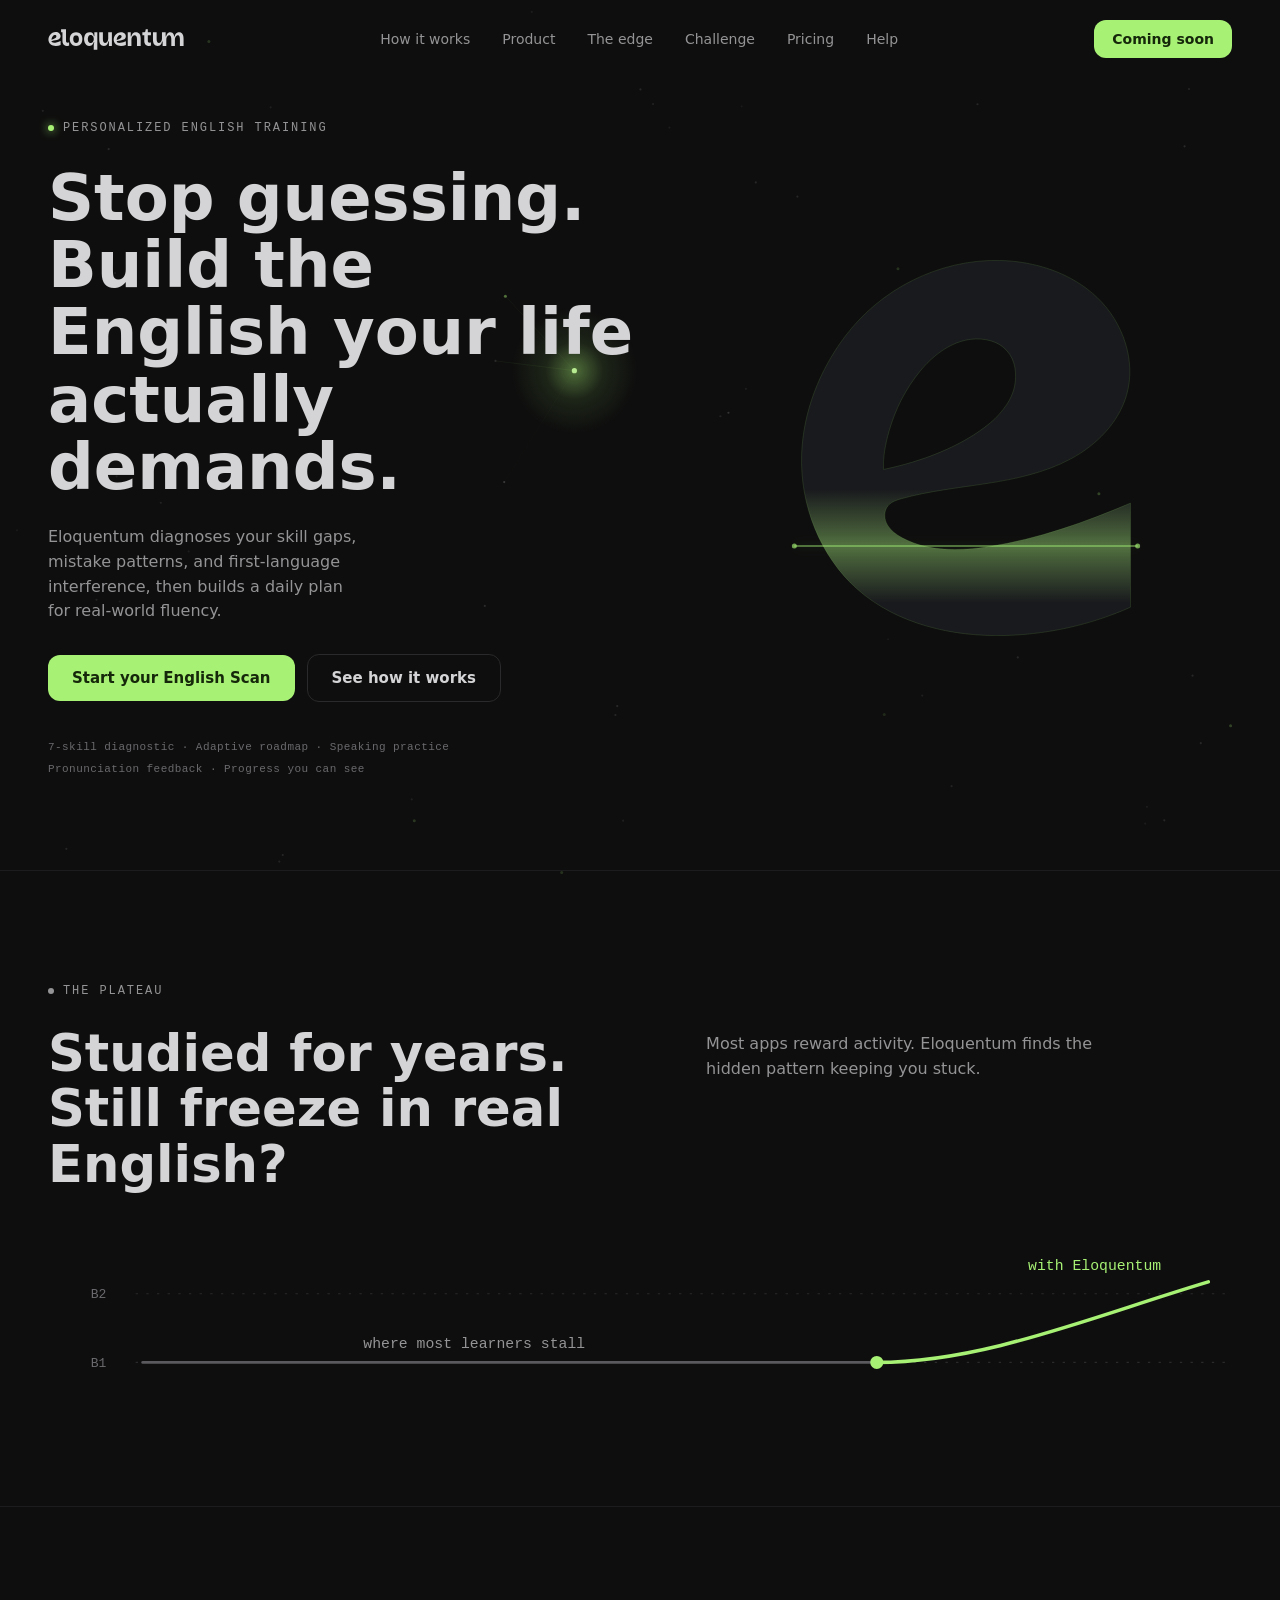
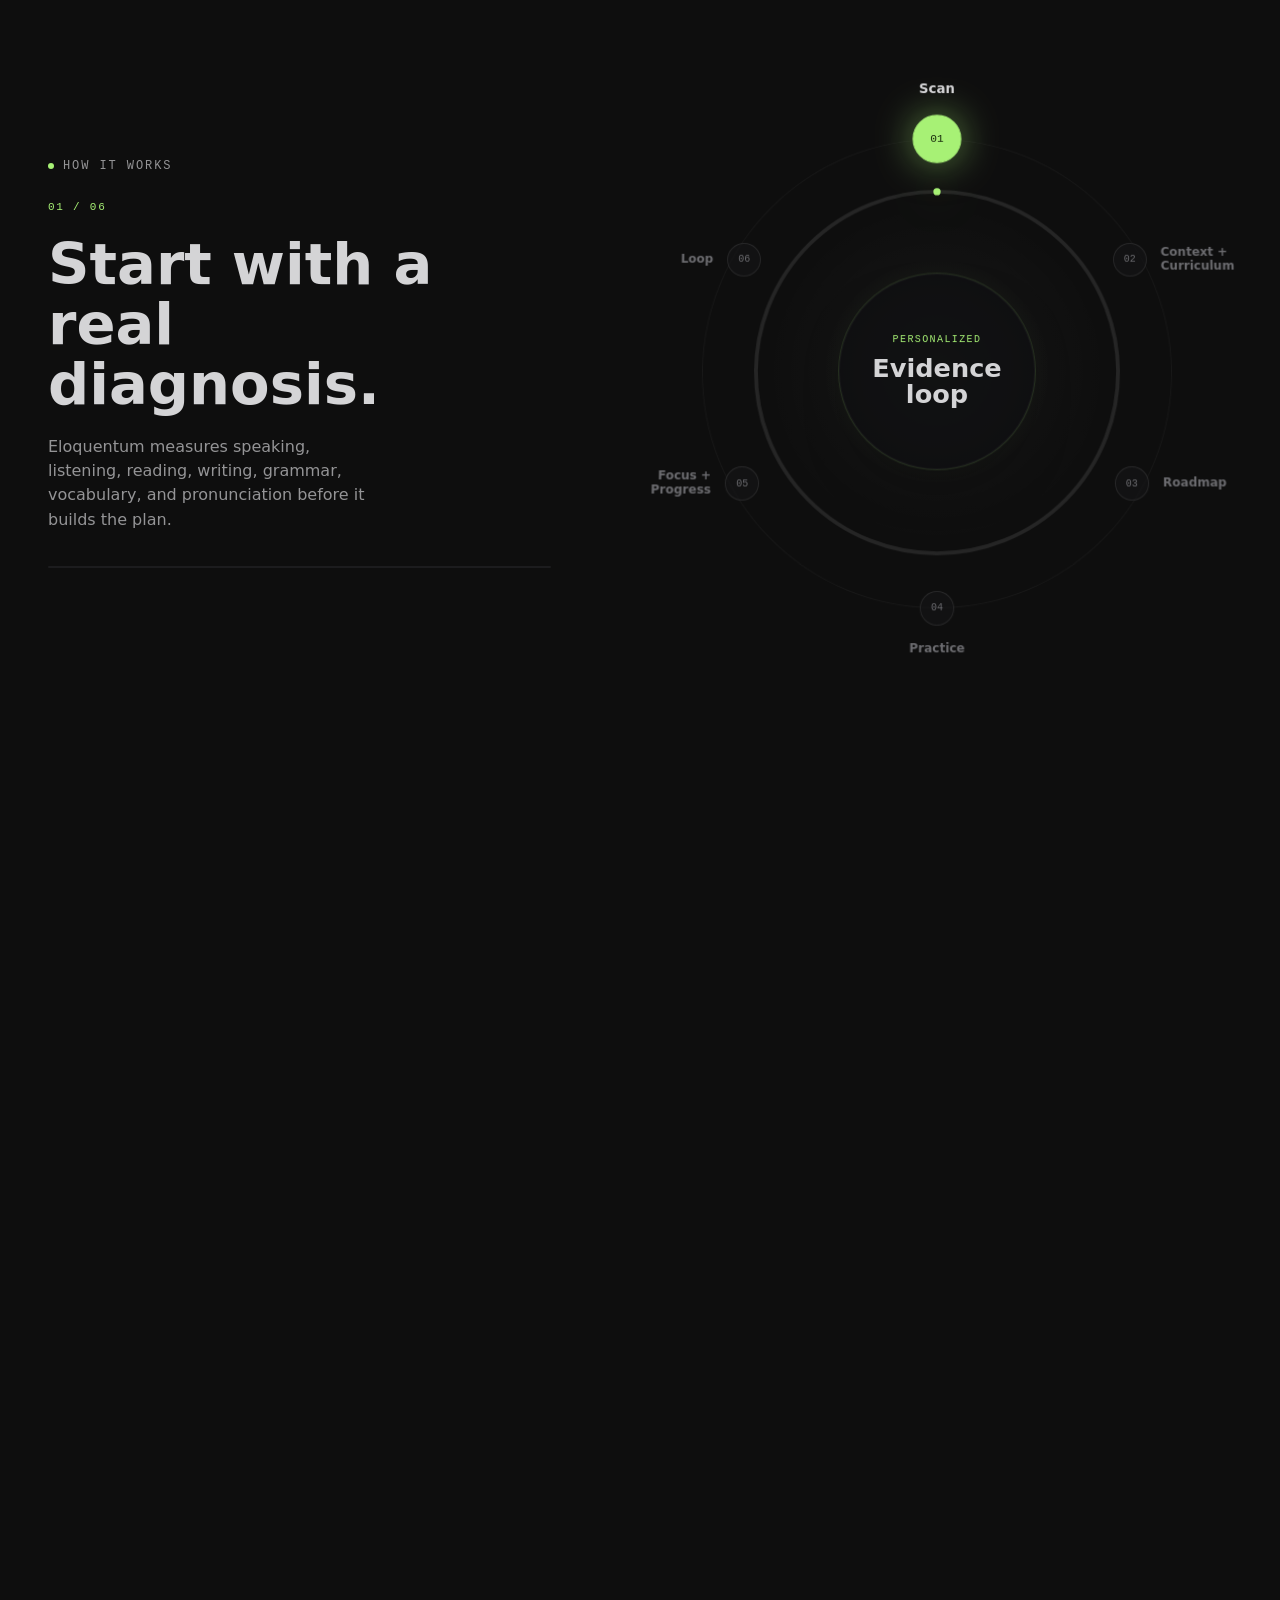
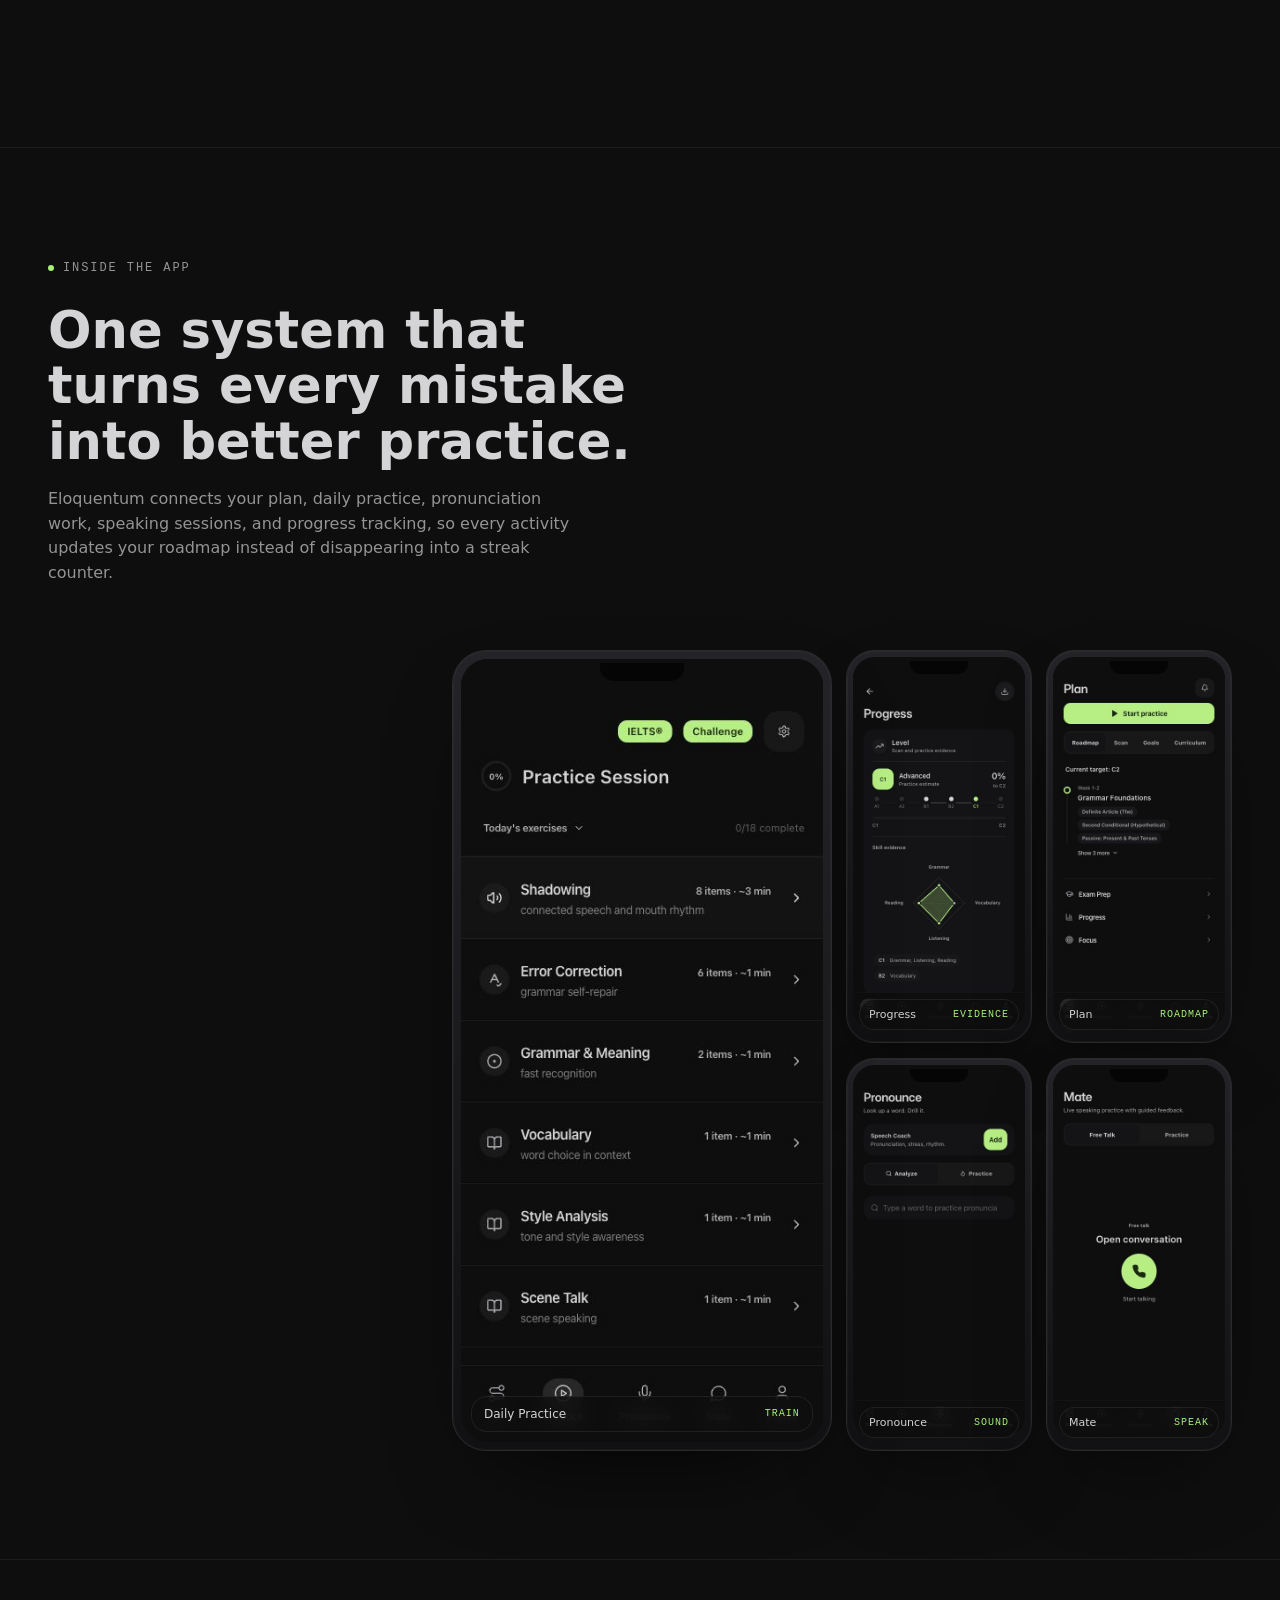
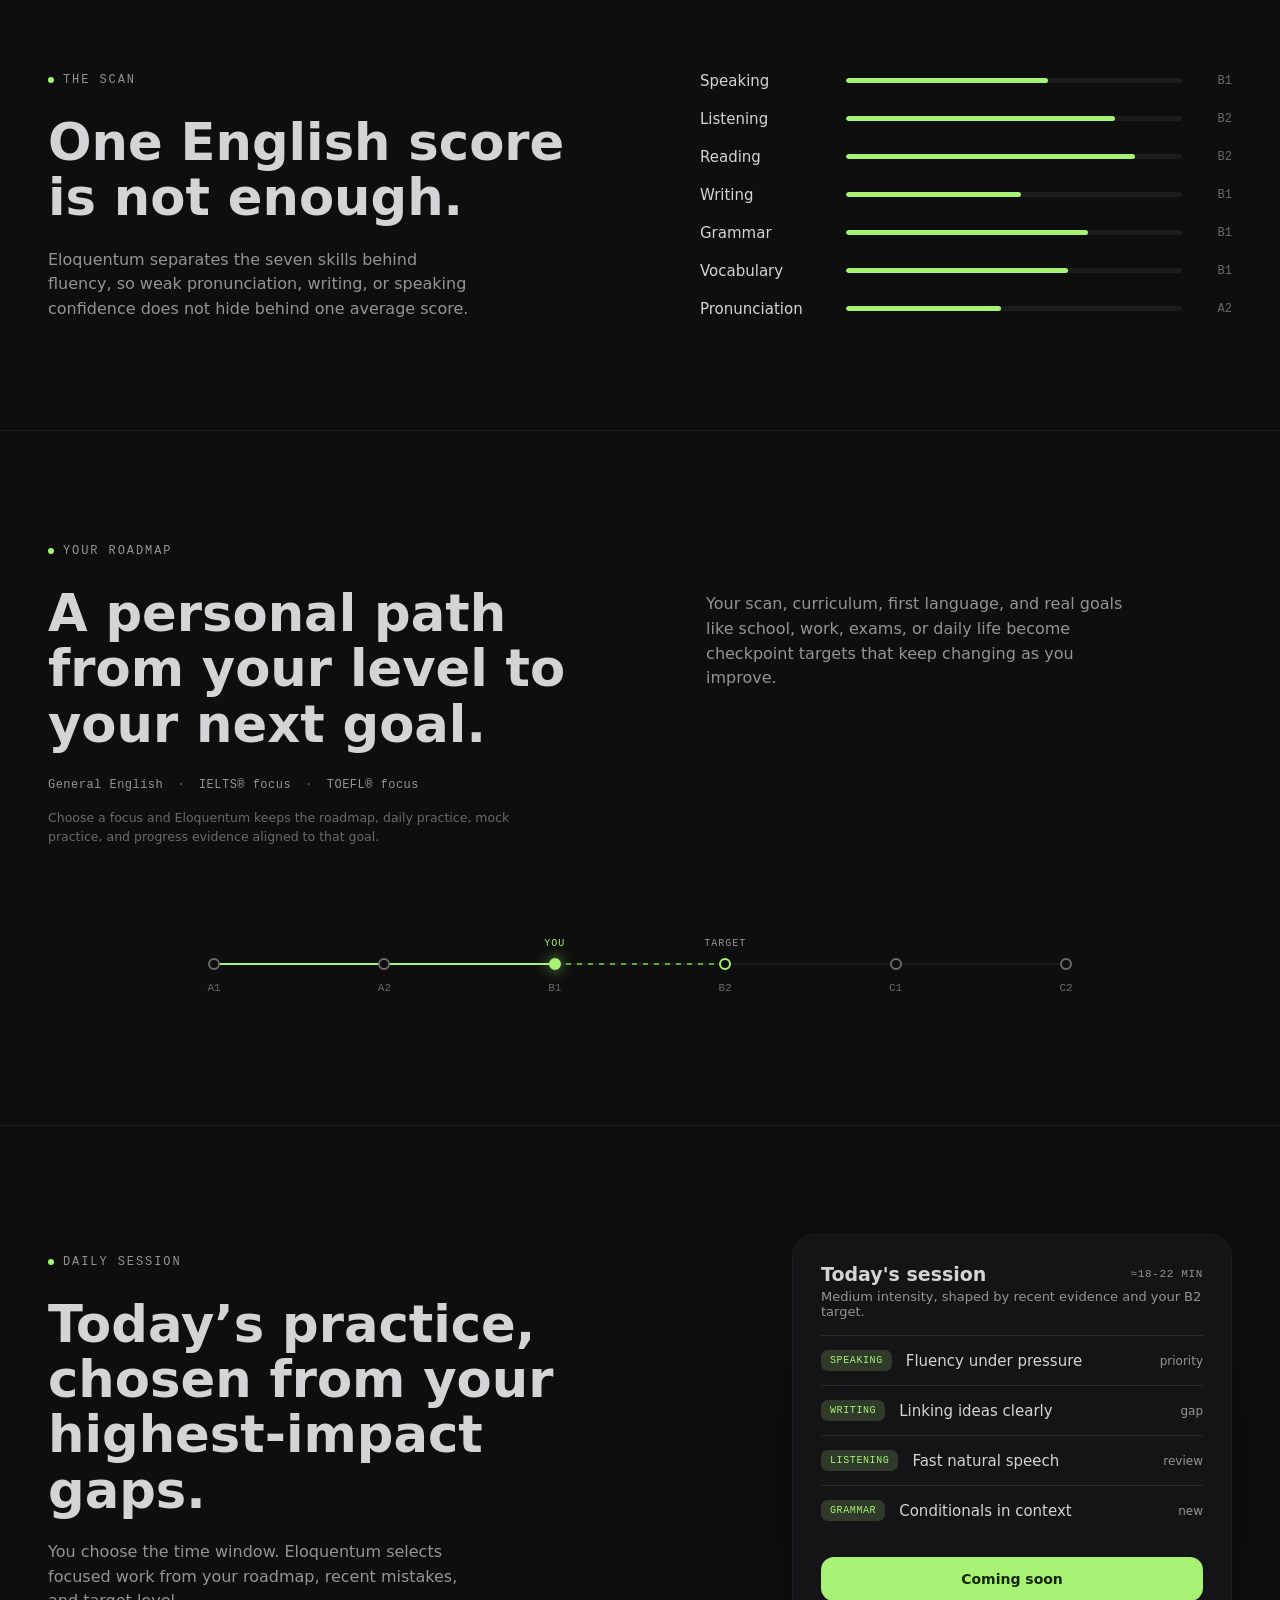
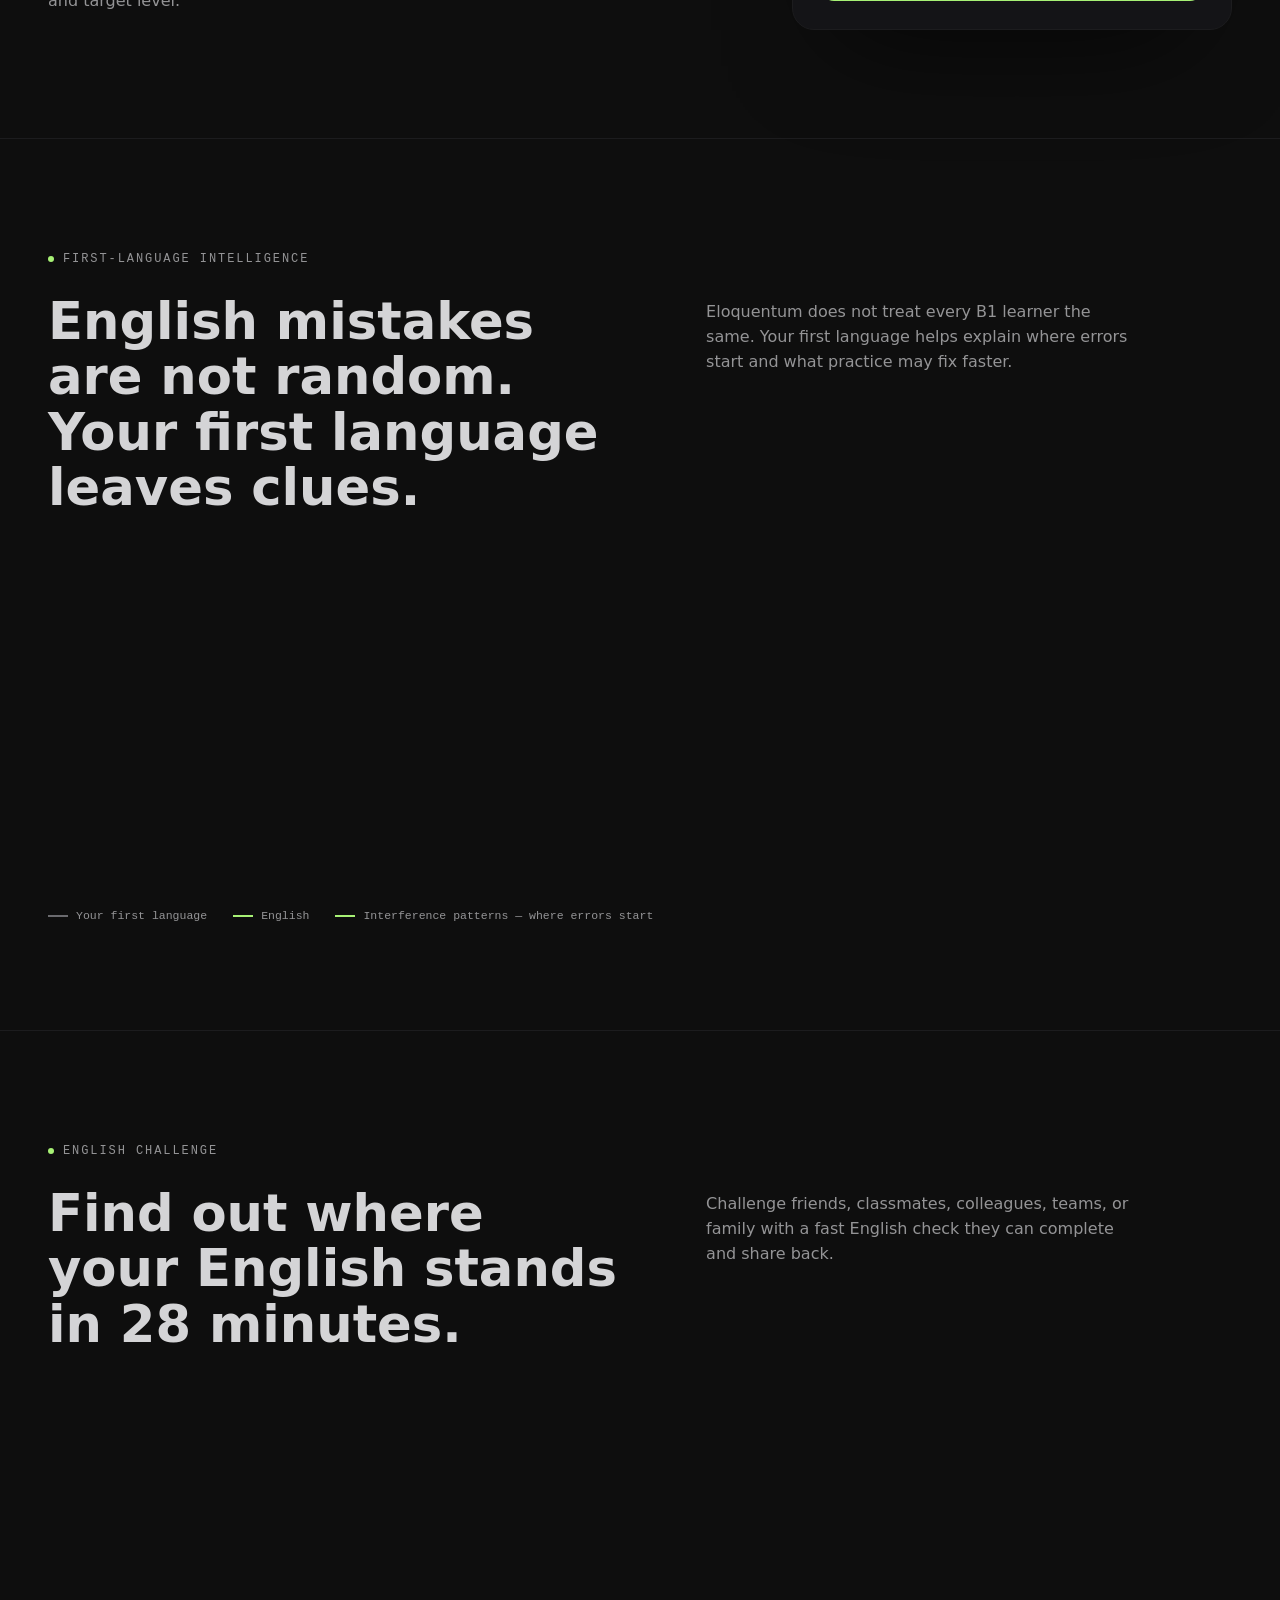
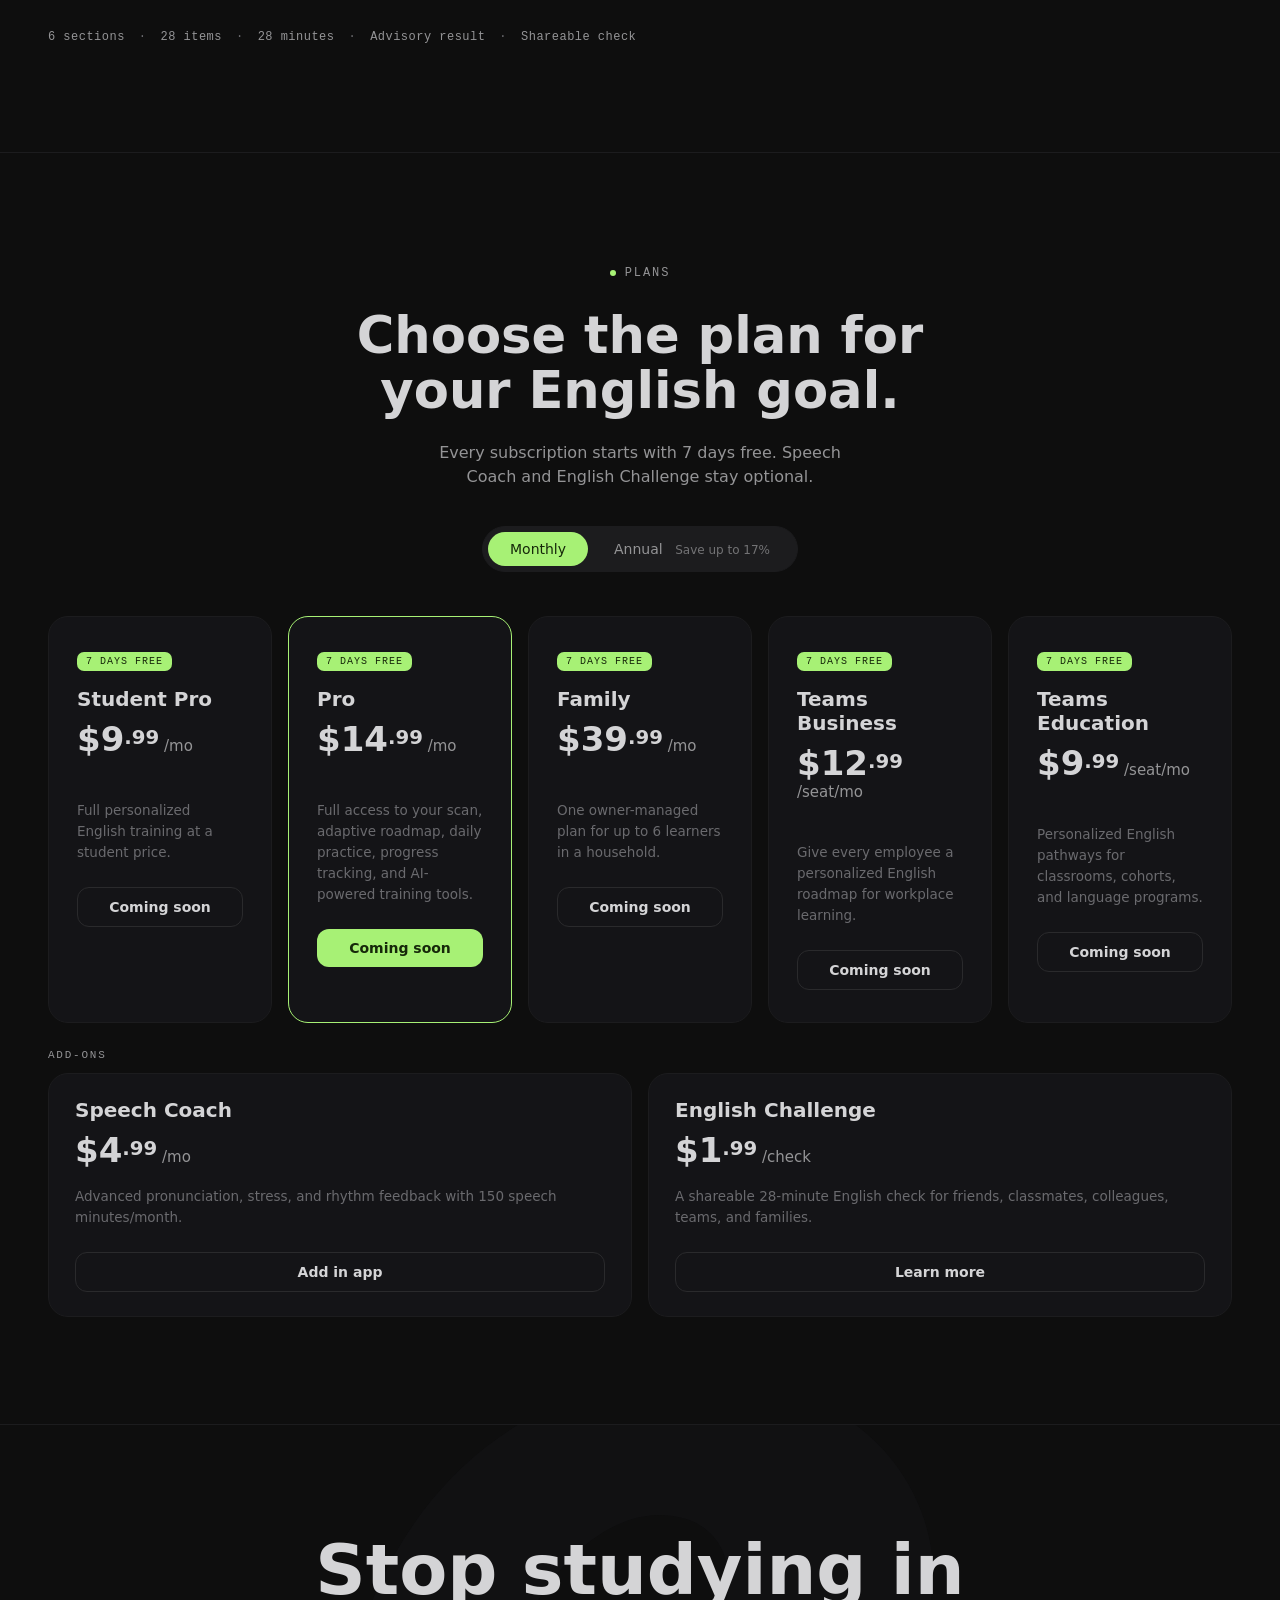
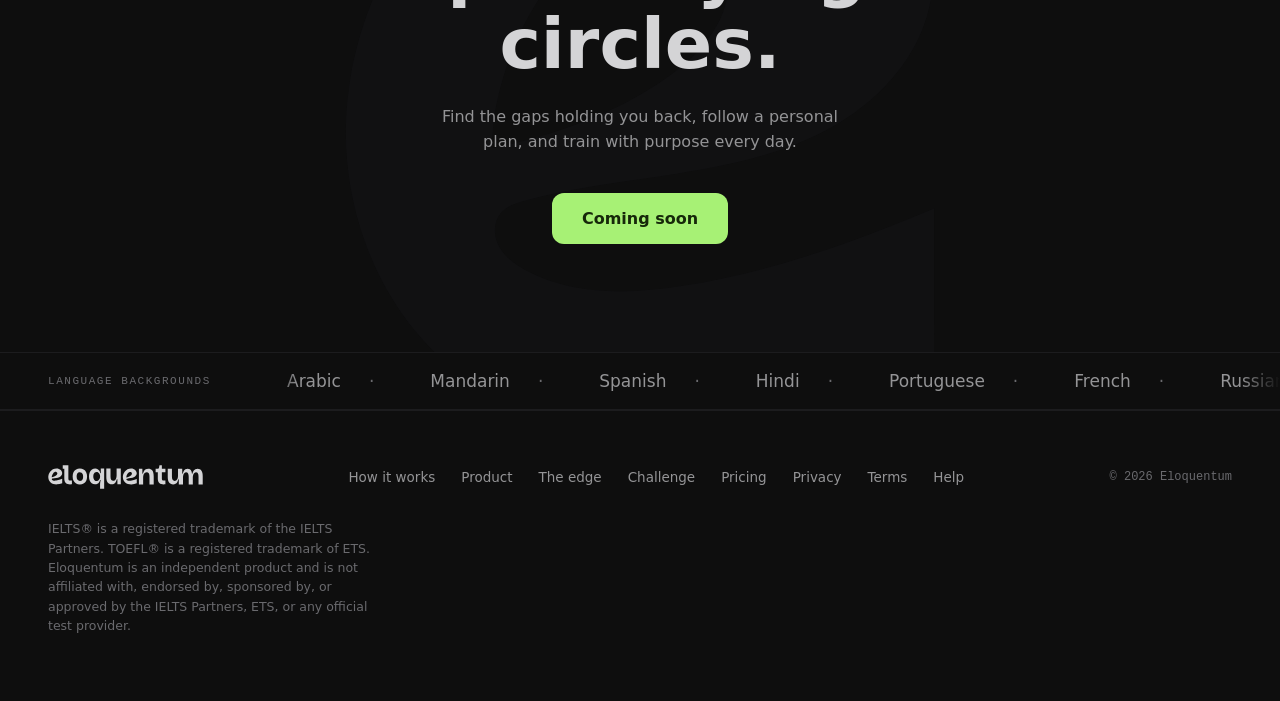
==== commit 0c44fc00: "Change website CTAs to coming soon" ====
--- a/index.html
+++ b/index.html
@@ -184,7 +184,7 @@
   </script>
 
   <script type="__bundler/template">
-"<!DOCTYPE html>\n<html lang=\"en\"><head>\n<meta charset=\"utf-8\">\n<meta name=\"viewport\" content=\"width=device-width, initial-scale=1\">\n<meta name=\"author\" content=\"Codex GPT-5.5 content recommendation copy\">\n<title>Eloquentum — Diagnostic-first English fluency<\u002Ftitle>\n<link rel=\"icon\" href=\"data:image/svg+xml,%3Csvg xmlns='http://www.w3.org/2000/svg' viewBox='628 162 664 756'%3E%3Cpath fill='%23A7F175' d='M805.87,653.45c6.5-6.2,15.69-9.22,24.48-11.7,56.12-15.81,114.47-21.72,172.08-30.7,57.62-8.98,115.66-21.4,167.05-48.89,51.39-27.49,95.96-71.95,112.27-127.79,20.07-68.7-6.8-146.11-58.51-195.71-51.72-49.6-124.77-73.22-196.5-74.59-121.04-2.3-237.93,56.91-309.99,153.28-50.68,67.78-83.11,150.15-86.19,235.06-3.66,100.91,36.16,204.2,112.08,270.98,79.49,69.92,190.42,95.22,296.37,92.39,86.19-2.3,171.9-21.67,250.67-56.65-.05-69.59.05-139.17,0-208.76-91.07,38.54-185.27,71.92-283.04,87.02-58.79,9.08-122.04,10.74-174.39-17.42-11.81-6.35-23.21-14.52-29.83-26.16-6.62-11.64-7.39-27.37,1.06-37.77.75-.92,1.55-1.79,2.4-2.6ZM805.56,507.26c12.56-44.45,33.15-85.35,62.39-121.16,34.89-42.72,86.72-76.53,142.23-60.77,25.81,7.33,43.49,27.81,47.78,53.7,4.4,26.49-1.45,51.82-16.6,74.09-9.22,13.55-19.86,25.86-32.65,36.45-57.64,47.77-137.69,77.56-213.93,93.39-1.1-25.81,3.66-50.54,10.77-75.71Z'/%3E%3C/svg%3E\">\n<style>\n  :root{\n    --bg:#0E0E0E;--bg2:#141417;--well:#1C1C1E;\n    --fg:#D4D4D6;--muted:#949496;--faint:#6A6A6E;--border:#2A2A2C;--hair:#1C1C1E;\n    --signal:#A7F175;--signal-ink:#16280A;--signal-active:#97E061;--signal-dim:#5FA82E;\n    --paper:#F8F8F8;--paper-ink:#1D1D1F;--paper-muted:#5A5A5E;--paper-line:#E4E4E4;\n    --font:-apple-system,BlinkMacSystemFont,\"SF Pro Display\",\"SF Pro Text\",system-ui,\"Segoe UI\",Roboto,\"Helvetica Neue\",Arial,sans-serif;\n    --round:ui-rounded,\"SF Pro Rounded\",-apple-system,BlinkMacSystemFont,system-ui,sans-serif;\n    --mono:ui-monospace,\"SF Mono\",Menlo,Monaco,Consolas,monospace;\n  }\n  *{box-sizing:border-box;margin:0;padding:0}\n  html{scroll-behavior:smooth}\n  body{background:var(--bg);color:var(--fg);font-family:var(--font);-webkit-font-smoothing:antialiased;overflow-x:hidden;letter-spacing:0}\n  ::selection{background:var(--signal);color:var(--signal-ink)}\n  .defs{position:absolute;width:0;height:0;overflow:hidden}\n  #ambient{position:fixed;inset:0;width:100%;height:100%;z-index:-1;pointer-events:none}\n\n  .progress{position:fixed;top:0;left:0;height:2px;width:0;background:var(--signal);z-index:30}\n\n  nav{position:fixed;top:0;left:0;right:0;z-index:20;transition:background .4s,backdrop-filter .4s,border-color .4s;border-bottom:1px solid transparent}\n  nav.solid{background:rgba(14,14,14,.78);backdrop-filter:blur(16px);border-bottom:1px solid var(--hair)}\n  .navin{display:flex;align-items:center;justify-content:space-between;max-width:1320px;margin:0 auto;padding:20px clamp(20px,5vw,48px)}\n  .logo{height:21px;width:136px;color:var(--fg);display:block}\n  .logo.foot{height:24px;width:155px}\n  .navlinks{display:flex;gap:32px;align-items:center}\n  .navlinks a{color:var(--muted);text-decoration:none;font-size:14px;transition:color .2s}\n  .navlinks a:hover{color:var(--fg)}\n  .btn{font-family:var(--font);font-size:14px;font-weight:590;border:none;cursor:pointer;border-radius:12px;padding:11px 18px;text-decoration:none;display:inline-flex;align-items:center;justify-content:center;gap:8px;transition:transform .2s,background .2s,border-color .2s;letter-spacing:0;white-space:nowrap}\n  .btn-cta{background:var(--signal);color:var(--signal-ink)}\n  .btn-cta:hover{background:var(--signal-active);transform:translateY(-1px)}\n  .btn-ghost{background:transparent;color:var(--fg);border:1px solid var(--border)}\n  .btn-ghost:hover{border-color:var(--muted);transform:translateY(-1px)}\n\n  .container{max-width:1320px;margin:0 auto;padding:0 clamp(20px,5vw,48px);position:relative;z-index:2}\n  .section{padding-top:clamp(88px,12vh,150px);padding-bottom:clamp(88px,12vh,150px);position:relative}\n  .eyebrow{display:inline-flex;align-items:center;gap:9px;font-family:var(--mono);font-size:12px;letter-spacing:.16em;text-transform:uppercase;color:var(--muted);margin-bottom:28px}\n  .eyebrow .dot{width:6px;height:6px;border-radius:50%;background:var(--signal)}\n  .eyebrow.neutral{color:var(--muted)}.eyebrow.neutral .dot{background:var(--muted)}\n  h2{font-family:var(--font);font-weight:600;font-size:clamp(30px,4vw,56px);line-height:1.08;letter-spacing:0;margin-bottom:22px;max-width:18ch}\n  h2 .g{color:inherit}\n  .lead{font-size:clamp(16px,1.15vw,18px);line-height:1.55;color:var(--muted);max-width:42ch;letter-spacing:0}\n\n  .reveal{opacity:0;transform:translateY(26px);transition:opacity 1s cubic-bezier(.16,.8,.3,1),transform 1s cubic-bezier(.16,.8,.3,1)}\n  .reveal.in{opacity:1;transform:none}\n\n  /* 3D segment transitions — each section pivots in as it enters */\n  .seg3d{opacity:0;transform:perspective(1600px) rotateX(20deg) translateY(80px) scale(.94);transform-origin:50% 100%;transition:opacity .9s ease,transform 1.15s cubic-bezier(.16,.8,.3,1);backface-visibility:hidden}\n  .seg3d.seg-in{opacity:1;transform:perspective(1600px) rotateX(0deg) translateY(0) scale(1)}\n  .seg3d.seg-up{transform-origin:50% 0%;transform:perspective(1600px) rotateX(-20deg) translateY(-80px) scale(.94)}\n  .seg3d.seg-up.seg-in{transform:perspective(1600px) rotateX(0deg) translateY(0) scale(1)}\n\n  /* HERO */\n  .hero{min-height:92vh;display:grid;grid-template-columns:1.05fr .95fr;gap:clamp(36px,5vw,84px);align-items:center;padding-top:116px;padding-bottom:90px}\n  .h-eyebrow{display:inline-flex;align-items:center;gap:9px;font-family:var(--mono);font-size:12px;letter-spacing:.16em;text-transform:uppercase;color:var(--muted);margin-bottom:30px}\n  .h-eyebrow .dot{width:6px;height:6px;border-radius:50%;background:var(--signal);box-shadow:0 0 10px var(--signal)}\n  h1{font-family:var(--font);font-weight:600;font-size:clamp(40px,5vw,72px);line-height:1.05;letter-spacing:0;margin-bottom:24px;max-width:16.5ch}\n  h1 .g{color:inherit}\n  .sub{font-size:clamp(16px,1.2vw,18px);line-height:1.55;color:var(--muted);max-width:31ch;margin-bottom:30px;letter-spacing:0}\n  .cta{display:flex;gap:12px;flex-wrap:wrap;align-items:center}\n  .cta .btn{font-size:15px;padding:14px 24px}\n  .trust{margin-top:34px;font-family:var(--mono);font-size:11px;letter-spacing:.04em;color:var(--faint);line-height:2}\n  .scanwrap{width:100%;max-width:460px;margin:0 auto;display:flex;flex-direction:column;align-items:center;gap:22px}\n  .scanstage{position:relative;width:100%;aspect-ratio:1/1}\n  canvas{position:absolute;inset:0;width:100%;height:100%}\n\n  /* generic editorial */\n  .hair{border-top:1px solid var(--hair)}\n  .twocol{display:grid;grid-template-columns:1.05fr .95fr;gap:clamp(36px,5vw,72px);align-items:center}\n  .lead-col{max-width:36rem}\n  .sechead{display:grid;grid-template-columns:1.05fr .95fr;gap:clamp(44px,6vw,96px);align-items:start}\n  .sechead h2{margin-bottom:0}\n  .sechead .lead{padding-top:6px}\n\n  /* PLATEAU */\n  .plateau h2{max-width:20ch}\n  .plateauchart{margin-top:52px}\n  .plateauchart svg{width:100%;aspect-ratio:1000/130;height:auto;display:block;overflow:visible}\n  .plateauchart .glab{font-family:var(--mono);font-size:11px;fill:var(--faint)}\n  .plateauchart .tlab{font-family:var(--mono);font-size:12.5px;opacity:0;transition:opacity .6s ease}\n  .plateauchart .tlab.m{fill:var(--muted)}\n  .plateauchart .tlab.g{fill:var(--signal)}\n  .plateauchart .p-dot{opacity:0;transition:opacity .4s ease}\n  .plateauchart .p-flat,.plateauchart .p-rise{stroke-linecap:round}\n\n  /* SCAN skills */\n  .skills{display:flex;flex-direction:column;gap:20px}\n  .srow{display:flex;align-items:center;gap:18px}\n  .sname{width:128px;font-size:15px;color:var(--fg);letter-spacing:0}\n  .sbar{flex:1;height:5px;border-radius:5px;background:var(--well);overflow:hidden}\n  .sbar i{display:block;height:100%;width:0;border-radius:5px;background:var(--signal);transition:width 1.2s cubic-bezier(.16,.8,.3,1)}\n  .reveal.in .sbar i{width:var(--w)}\n  .sval{width:32px;text-align:right;font-family:var(--mono);font-size:12px;color:var(--faint)}\n\n  /* ROADMAP */\n  .ladder{position:relative;max-width:880px;margin:64px auto 0;padding:52px 14px}\n  .ltrack{position:relative;height:2px;background:var(--well)}\n  .lfill{position:absolute;left:0;top:0;height:2px;width:0;background:var(--signal);transition:width 1.5s cubic-bezier(.16,.8,.3,1)}\n  .reveal.in .lfill{width:40%}\n  .lnext{position:absolute;left:40%;top:0;height:2px;width:20%;background:repeating-linear-gradient(90deg,var(--signal-dim) 0 5px,transparent 5px 11px)}\n  .lnode{position:absolute;top:1px}\n  .lnode .ndot{position:absolute;left:0;top:0;transform:translate(-50%,-50%);width:12px;height:12px;border-radius:50%;background:var(--bg);border:2px solid var(--faint)}\n  .lnode.cur .ndot{background:var(--signal);border-color:var(--signal);box-shadow:0 0 14px rgba(167,241,117,.7)}\n  .lnode.tgt .ndot{border-color:var(--signal)}\n  .lnode .cap{position:absolute;left:0;top:18px;transform:translateX(-50%);white-space:nowrap;font-family:var(--mono);font-size:11px;color:var(--faint)}\n  .lnode .tag{position:absolute;left:0;top:-26px;transform:translateX(-50%);white-space:nowrap;font-family:var(--mono);font-size:10px;letter-spacing:.1em;text-transform:uppercase}\n  .lnode.cur .tag{color:var(--signal)}.lnode.tgt .tag{color:var(--muted)}\n\n  /* SCROLL STORY */\n  .story-section{position:relative;padding:0}\n  .story-scroll{position:relative;min-height:560vh}\n  .story-sticky{position:sticky;top:0;min-height:100vh;display:flex;align-items:center;overflow:hidden;padding:92px 0 64px}\n  .story-sticky>.container{width:100%}\n  .story-grid{display:grid;grid-template-columns:minmax(0,.92fr) minmax(0,1.08fr);gap:clamp(44px,7vw,112px);align-items:center}\n  .story-copy{max-width:520px}\n  .story-kicker{margin-bottom:28px}\n  .story-count{font-family:var(--mono);font-size:11px;letter-spacing:.16em;text-transform:uppercase;color:var(--signal);margin-bottom:22px}\n  .story-title{font-size:clamp(34px,4.5vw,62px);line-height:1.04;letter-spacing:0;margin-bottom:20px;max-width:11ch;transition:opacity .22s ease,transform .22s ease}\n  .story-body{font-size:clamp(16px,1.25vw,19px);line-height:1.52;color:var(--muted);max-width:32ch;min-height:4.7em;transition:opacity .22s ease,transform .22s ease}\n  .story-meter{height:2px;background:var(--well);border-radius:2px;overflow:hidden;margin:34px 0 20px}\n  .story-meter i{display:block;height:100%;width:0;background:var(--signal);box-shadow:0 0 18px rgba(167,241,117,.55);transition:width .18s linear}\n  .story-visual{position:relative;min-height:min(68vh,650px);display:flex;align-items:center;justify-content:center;perspective:1100px}\n  .flywheel{--angle:-90deg;--p:0;--orbit:min(188px,17vw,calc((100vh - 120px)*.34));position:relative;width:min(510px,43vw,calc(100vh - 150px));aspect-ratio:1;display:grid;place-items:center;isolation:isolate;transition:transform .42s cubic-bezier(.16,.8,.3,1);transform:rotateX(3deg)}\n  .flywheel::before{content:\"\";position:absolute;inset:4%;border-radius:50%;background:radial-gradient(circle at 50% 50%,rgba(167,241,117,.11),transparent 34%),radial-gradient(circle at 50% 50%,rgba(255,255,255,.045),transparent 57%);border:1px solid rgba(255,255,255,.045);opacity:.95}\n  .flywheel-svg{position:absolute;inset:0;width:100%;height:100%;overflow:visible;z-index:1}\n  .wheel-base{fill:none;stroke:rgba(255,255,255,.095);stroke-width:.75}\n  .wheel-progress{fill:none;stroke:var(--signal);stroke-width:.5;stroke-linecap:round;stroke-dasharray:0 100;transform:rotate(-90deg);transform-origin:50% 50%;filter:drop-shadow(0 0 4px rgba(167,241,117,.34));transition:stroke-dasharray .08s linear}\n  .wheel-signal-dot{fill:var(--signal);filter:drop-shadow(0 0 4px rgba(167,241,117,.62));transition:cx .08s linear,cy .08s linear}\n  .wheel-core{position:relative;z-index:3;width:39%;aspect-ratio:1;border-radius:50%;display:flex;flex-direction:column;align-items:center;justify-content:center;text-align:center;padding:24px;background:rgba(15,15,17,.9);border:1px solid rgba(167,241,117,.14);box-shadow:0 0 0 1px rgba(255,255,255,.035) inset,0 24px 70px -44px rgba(0,0,0,.95);transition:transform .28s ease,border-color .28s ease}\n  .wheel-kicker{font-family:var(--mono);font-size:10px;letter-spacing:.14em;text-transform:uppercase;color:var(--signal);margin-bottom:10px}\n  .wheel-title{font-size:clamp(20px,2vw,26px);font-weight:600;line-height:1.03;letter-spacing:0;color:var(--fg);max-width:8ch}\n  .wheel-node{appearance:none;border:0;background:transparent;position:absolute;z-index:4;left:var(--x);top:var(--y);transform:translate(-50%,-50%);display:grid;place-items:center;color:var(--muted);font-family:var(--font);cursor:pointer;transition:transform .34s cubic-bezier(.16,.8,.3,1),opacity .24s ease,color .24s ease}\n  .wheel-node i{display:grid;place-items:center;width:34px;height:34px;border-radius:50%;font-family:var(--mono);font-style:normal;font-size:10px;color:var(--faint);background:rgba(20,20,22,.72);border:1px solid rgba(255,255,255,.085);transition:width .24s ease,height .24s ease,background .24s ease,color .24s ease,border-color .24s ease,box-shadow .24s ease}\n  .wheel-node span{position:absolute;left:50%;top:calc(100% + 16px);transform:translateX(-50%);width:max-content;max-width:132px;font-size:12px;font-weight:590;line-height:1.15;letter-spacing:0;color:var(--faint);transition:color .24s ease,opacity .24s ease}\n  .wheel-node.label-left span{left:auto;right:calc(100% + 14px);top:50%;transform:translateY(-50%);width:108px;max-width:108px;text-align:right}\n  .wheel-node.label-right span{left:calc(100% + 14px);top:50%;transform:translateY(-50%);width:108px;max-width:108px;text-align:left}\n  .wheel-node.label-top span{top:auto;bottom:calc(100% + 16px)}\n  .wheel-node.active{transform:translate(-50%,-50%) scale(1.12)}\n  .wheel-node.active i{width:44px;height:44px;color:var(--signal-ink);background:var(--signal);border-color:var(--signal);box-shadow:0 0 34px rgba(167,241,117,.52)}\n  .wheel-node.active span{color:var(--fg)}\n  .wheel-node.done{opacity:.58}\n\n  /* PRODUCT PROOF */\n  .product-proof .sechead{display:block;max-width:760px}\n  .product-proof .lead{max-width:52ch;padding-top:18px}\n  .phone-stage{display:grid;grid-template-columns:1fr;gap:clamp(44px,5vw,78px);margin-top:64px;align-items:center}\n  .phone-stage>*{min-width:0}\n  .phones{display:grid;grid-template-columns:minmax(0,1fr) repeat(2,minmax(0,.49fr));grid-template-rows:repeat(2,minmax(0,1fr));gap:14px;align-items:stretch;width:100%;max-width:780px;margin-left:auto}\n  .phone-shell{position:relative;min-width:0;border:1px solid var(--border);border-radius:34px;padding:8px;background:linear-gradient(180deg,#242428,#111113);box-shadow:0 38px 100px -48px rgba(0,0,0,.95),0 0 0 1px rgba(255,255,255,.03) inset;transition:transform .34s ease,border-color .34s ease,box-shadow .34s ease,filter .34s ease;will-change:transform;overflow:hidden}\n  .phone-shell::before{content:\"\";position:absolute;left:50%;top:12px;transform:translateX(-50%);width:84px;height:18px;border-radius:0 0 14px 14px;background:#050505;z-index:2}\n  .phone-shell::after{content:\"\";position:absolute;inset:0;border-radius:inherit;background:radial-gradient(circle at 50% 18%,rgba(167,241,117,.16),transparent 38%);opacity:0;transition:opacity .34s ease;pointer-events:none;z-index:1}\n  .phone-shell img{display:block;width:100%;aspect-ratio:390/844;object-fit:cover;object-position:top center;border-radius:27px;background:var(--bg)}\n  .phone-shell figcaption{position:absolute;left:18px;right:18px;bottom:18px;display:flex;justify-content:space-between;align-items:center;gap:12px;border-radius:16px;background:rgba(14,14,14,.76);backdrop-filter:blur(12px);border:1px solid rgba(255,255,255,.08);padding:10px 12px;font-size:12px;color:var(--fg)}\n  .phone-shell figcaption span:last-child{font-family:var(--mono);font-size:10px;letter-spacing:.1em;text-transform:uppercase;color:var(--signal)}\n  .phone-shell:hover{transform:translateY(-8px) scale(1.018);border-color:color-mix(in srgb,var(--signal) 42%,var(--border));box-shadow:0 50px 120px -46px rgba(0,0,0,.95),0 0 42px -22px rgba(167,241,117,.55),0 0 0 1px rgba(167,241,117,.14) inset;filter:saturate(1.08)}\n  .phone-shell:hover::after{opacity:1}\n  .phone-shell.main{grid-row:1 / span 2;z-index:1}\n  .phone-shell.small{border-radius:28px;padding:6px}\n  .phone-shell.small::before{width:58px;height:13px;top:10px;border-radius:0 0 10px 10px}\n  .phone-shell.small img{aspect-ratio:390/844;border-radius:22px}\n  .phone-shell.small figcaption{left:12px;right:12px;bottom:12px;padding:8px 9px;font-size:11px}\n  .phone-shell.small:hover{z-index:3;transform:translateY(-7px) scale(1.035)}\n\n  /* DAILY session card */\n  .light{background:var(--paper);color:var(--paper-ink)}\n  .light .lead{color:var(--paper-muted)}\n  .light .eyebrow{color:var(--paper-muted)}.light .eyebrow .dot{background:var(--signal-dim)}\n  .light h2 .g{color:inherit}\n  .dcard{background:var(--bg2);color:var(--fg);border:1px solid var(--hair);border-radius:22px;padding:28px;max-width:440px;margin-left:auto;box-shadow:0 50px 110px -50px rgba(0,0,0,.7)}\n  .dhead{display:flex;align-items:center;justify-content:space-between;margin-bottom:4px}\n  .dhead .t{font-weight:600;font-size:19px;letter-spacing:0}\n  .dhead .m{font-family:var(--mono);font-size:11px;color:var(--muted);letter-spacing:.06em}\n  .dnote{font-size:13px;color:var(--muted);margin-bottom:16px}\n  .ditem{display:flex;align-items:center;gap:14px;padding:14px 0;border-top:1px solid var(--border)}\n  .ditem .tg{font-family:var(--mono);font-size:10px;letter-spacing:.06em;text-transform:uppercase;color:var(--signal);background:color-mix(in srgb,var(--signal) 14%,var(--well));padding:5px 9px;border-radius:7px}\n  .ditem .nm{flex:1;font-size:15px;letter-spacing:0}\n  .ditem .ai{font-size:12px;color:var(--muted)}\n  .dbtn{margin-top:22px;width:100%;justify-content:center;background:var(--signal);color:var(--signal-ink);border-radius:13px;padding:14px;font-weight:590}\n  .dbtn:hover{background:var(--signal-active)}\n\n  /* EDGE */\n  .edgewrap{position:relative;width:100%;height:340px;margin-top:32px;-webkit-mask:linear-gradient(90deg,transparent,#000 6%,#000 94%,transparent);mask:linear-gradient(90deg,transparent,#000 6%,#000 94%,transparent)}\n  .key{display:flex;gap:26px;flex-wrap:wrap;margin-top:22px;font-family:var(--mono);font-size:11.5px;color:var(--muted)}\n  .key i{display:inline-block;width:20px;height:2px;vertical-align:middle;margin-right:8px}\n\n  /* CHALLENGE */\n  .wavewrap{position:relative;width:100%;height:220px;margin-top:32px;-webkit-mask:linear-gradient(90deg,transparent,#000 6%,#000 94%,transparent);mask:linear-gradient(90deg,transparent,#000 6%,#000 94%,transparent)}\n  .chips{display:flex;flex-wrap:wrap;align-items:center;margin-top:26px;font-family:var(--mono);font-size:12px;letter-spacing:.04em;color:var(--muted)}\n  .chip{padding:0}\n  .chip::after{content:\"·\";margin:0 14px;color:var(--faint)}\n  .chip:last-child::after{content:\"\";margin:0}\n  .fineprint{margin-top:16px;font-size:12.5px;line-height:1.55;color:var(--faint);max-width:64ch}\n\n  /* PRICING */\n  .price-controls{display:flex;flex-wrap:wrap;justify-content:center;gap:12px;margin:36px auto 44px}\n  .seg{display:inline-flex;background:var(--well);border:1px solid var(--hair);border-radius:999px;padding:5px;margin:0 auto 44px;gap:4px}\n  .seg button{font-family:var(--font);background:transparent;border:none;color:var(--muted);font-size:14px;padding:9px 22px;border-radius:999px;cursor:pointer;transition:.2s;font-weight:500}\n  .seg button.on{background:var(--signal);color:var(--signal-ink)}\n  .price-controls .seg{margin:0}\n  .billing button span{display:inline-block;margin-left:8px;font-size:12px;color:inherit;opacity:.72}\n  .plans{display:grid;grid-template-columns:repeat(auto-fit,minmax(220px,1fr));gap:16px;max-width:1320px;margin:0 auto;text-align:left}\n  .plan{background:var(--bg2);border:1px solid var(--hair);border-radius:20px;padding:32px 28px;transition:transform .3s,border-color .3s}\n  .plan:hover{transform:translateY(-3px);border-color:var(--border)}\n  .plan.feat{border-color:var(--signal)}\n  .plan .pn{font-size:20px;font-weight:600;margin-bottom:8px;letter-spacing:0}\n\t  .plan .pp{font-size:15px;color:var(--muted);margin-bottom:4px}\n\t  .plan .pp b{font-size:34px;font-weight:600;color:var(--fg);letter-spacing:0}\n\t  .plan .pp b .price-cents{font-size:.58em;vertical-align:.34em;font-weight:600}\n\t  .plan .annual{display:block;margin-top:7px;font-size:13px;color:var(--faint);min-height:18px}\n  .plan.feat .pp b{color:var(--fg)}\n  .plan .pd{font-size:13.5px;color:var(--faint);line-height:1.55;margin:16px 0 24px}\n  .plan .badge{display:inline-block;font-family:var(--mono);font-size:10px;letter-spacing:.1em;text-transform:uppercase;color:var(--signal-ink);background:var(--signal);border-radius:7px;padding:4px 9px;margin-bottom:16px}\n  .plan .btn{width:100%;justify-content:center}\n  .addons{max-width:1320px;margin:26px auto 0;text-align:left}\n  .addons-title{font-family:var(--mono);font-size:11px;letter-spacing:.16em;text-transform:uppercase;color:var(--muted);margin:0 0 12px}\n  .addon-grid{display:grid;grid-template-columns:repeat(auto-fit,minmax(240px,1fr));gap:16px}\n  .addon-grid .plan{padding:24px 26px}\n\n  /* CLOSE */\n  .close{text-align:center;position:relative;overflow:hidden}\n  .close .eglyph-bg{position:absolute;left:50%;top:54%;transform:translate(-50%,-50%);height:128%;aspect-ratio:664/756;width:auto;color:var(--bg2);z-index:0;opacity:.6}\n  .close .inner{position:relative;z-index:2}\n  .close h2{font-size:clamp(36px,5.8vw,70px);line-height:1.06;letter-spacing:0;margin:0 auto 24px;max-width:16ch}\n  .close .lead{margin:0 auto 38px}\n\n  footer{border-top:1px solid var(--hair);padding:54px 0 64px}\n  .fin{display:flex;flex-wrap:wrap;gap:30px;justify-content:space-between;max-width:1320px;margin:0 auto;padding:0 clamp(20px,5vw,48px);align-items:center}\n  .fin .fl{display:flex;gap:26px;flex-wrap:wrap}\n  .fin a{color:var(--muted);text-decoration:none;font-size:13.5px}\n  .fin a:hover{color:var(--fg)}\n  .fin .cp{font-family:var(--mono);font-size:12px;color:var(--faint)}\n  .footer-note{flex:0 1 42ch;margin-top:0;max-width:42ch}\n\n  .marquee{border-top:1px solid var(--hair);border-bottom:1px solid var(--hair);display:flex;align-items:center;overflow:hidden}\n  .marquee .mlabel{flex:none;padding:18px clamp(20px,5vw,48px);font-family:var(--mono);font-size:11px;letter-spacing:.14em;text-transform:uppercase;color:var(--faint)}\n  .mtrackwrap{flex:1;min-width:0;overflow:hidden;-webkit-mask:linear-gradient(90deg,transparent,#000 40px,#000 calc(100% - 40px),transparent);mask:linear-gradient(90deg,transparent,#000 40px,#000 calc(100% - 40px),transparent)}\n  .track{display:inline-flex;white-space:nowrap;padding:18px 0;animation:scrollx 36s linear infinite;will-change:transform}\n  .track span{flex:none;padding:0 28px;font-size:17px;color:var(--muted);font-weight:500;letter-spacing:0}\n  .track span::after{content:\"·\";margin-left:28px;color:var(--faint)}\n  @keyframes scrollx{from{transform:translateX(0)}to{transform:translateX(-50%)}}\n\n  @media (max-width:920px){\n    .navlinks{display:none}\n    .hero{grid-template-columns:1fr;padding-top:130px}\n    .scanwrap{max-width:340px;margin-top:36px;order:-1}\n    .twocol{grid-template-columns:1fr}\n    .sechead{grid-template-columns:1fr;gap:14px}\n    .product-proof .lead{padding-top:14px}\n    .dcard{margin:30px auto 0}\n    .plans,.addon-grid{grid-template-columns:1fr}\n    .story-scroll{min-height:auto}\n    .story-sticky{position:relative;min-height:auto;padding:42px 0 76px}\n    .story-grid{grid-template-columns:1fr;gap:34px}\n    .story-copy{max-width:none}\n    .story-body{min-height:auto}\n    .story-visual{min-height:560px}\n    .flywheel{width:min(500px,82vw);--orbit:min(188px,32vw)}\n    .phone-stage{grid-template-columns:1fr}\n    .trust{display:none}\n  }\n  @media (max-width:640px){\n    body{max-width:100vw;overflow-x:clip}\n    .container{width:100%;max-width:100%;padding-left:max(24px,calc(env(safe-area-inset-left) + 20px));padding-right:max(24px,calc(env(safe-area-inset-right) + 20px))}\n    .navin,.fin{padding-left:max(24px,calc(env(safe-area-inset-left) + 20px));padding-right:max(24px,calc(env(safe-area-inset-right) + 20px))}\n    .section{padding-top:76px;padding-bottom:76px}\n    .hero{min-height:auto;padding-top:112px;padding-bottom:76px}\n    h1{font-size:clamp(34px,9.4vw,46px);max-width:100%}\n    h2{font-size:clamp(32px,10vw,44px);max-width:100%}\n    .lead,.sub{max-width:100%}\n    .twocol,.sechead,.story-grid{width:100%;min-width:0}\n    .twocol>*,.sechead>*,.story-grid>*{min-width:0}\n    .plateauchart{overflow:hidden;margin-left:-2px;margin-right:-2px;padding-left:2px;padding-right:2px}\n    .plateauchart svg{max-width:100%;overflow:hidden}\n    .skills{width:100%;max-width:100%;gap:17px;overflow:hidden}\n    .srow{display:grid;grid-template-columns:minmax(96px,108px) minmax(0,1fr) 28px;gap:12px;align-items:center;width:100%}\n    .sname{width:auto;min-width:0;font-size:14px}\n    .sbar{min-width:0}\n    .sval{width:auto;font-size:11px}\n    .story-copy{width:100%}\n    .story-title{font-size:clamp(34px,11vw,46px);max-width:8.8ch}\n    .story-body{max-width:100%}\n    .phone-stage{overflow:hidden}\n  }\n  @media (max-width:480px){\n    .navin{padding-top:16px;padding-bottom:16px}\n    .logo{height:19px}\n    nav .btn{font-size:13px;padding:10px 14px;border-radius:12px}\n    .scanwrap{max-width:min(340px,86vw)}\n    .story-visual{min-height:430px}\n    .flywheel{width:min(342px,88vw);--orbit:min(132px,34vw)}\n    .wheel-core{width:52%;padding:18px}\n    .wheel-title{font-size:18px}\n    .wheel-node span{display:none}\n    .wheel-node i{width:34px;height:34px}\n    .wheel-node.active i{width:40px;height:40px}\n    .phone-stage{margin-top:34px}\n    .phones{grid-template-columns:repeat(2,minmax(0,1fr));grid-template-rows:auto;max-width:270px;margin:0 auto;gap:10px}\n    .phone-shell.main{grid-column:1 / -1;grid-row:auto;width:100%;max-width:252px;margin:0 auto 6px}\n    .phone-shell.small{display:block;width:100%;border-radius:18px;padding:4px}\n    .phone-shell.small::before{display:none}\n    .phone-shell.small img{aspect-ratio:390/844;border-radius:14px}\n    .phone-shell.small figcaption{position:static;margin-top:7px;background:transparent;backdrop-filter:none;border:0;padding:0 2px;font-size:10px}\n  }\n  @media (max-width:380px){\n    .container{padding-left:max(20px,calc(env(safe-area-inset-left) + 16px));padding-right:max(20px,calc(env(safe-area-inset-right) + 16px))}\n    .navin,.fin{padding-left:max(20px,calc(env(safe-area-inset-left) + 16px));padding-right:max(20px,calc(env(safe-area-inset-right) + 16px))}\n    .srow{grid-template-columns:88px minmax(0,1fr) 24px;gap:10px}\n    .sname{font-size:13px}\n  }\n  @media (prefers-reduced-motion:reduce){\n    .reveal{opacity:1;transform:none;transition:none}\n    .track{animation:none}\n    .story-title,.story-body,.story-copy,.story-meter i,.flywheel,.wheel-core,.wheel-node,.wheel-node i,.wheel-progress,.wheel-signal-dot{transition:none}\n    .seg3d{opacity:1!important;transform:none!important;transition:none}\n  }\n<\u002Fstyle>\n<\u002Fhead>\n<body>\n  \n  <svg class=\"defs\" aria-hidden=\"true\">\n    <symbol id=\"wordmark\" viewBox=\"308 439 1304 202\"><path fill=\"currentColor\" d=\"M843.94,601.68c-15.05,0-26.37-5.11-33.98-15.33-7.61-10.22-11.41-25.8-11.41-46.74v-70.16h35.33v65.75c0,12.6,1.88,21.96,5.64,28.09,3.76,6.13,9.48,9.2,17.17,9.2,4.58,0,8.59-1.14,12.02-3.44,3.44-2.29,6.38-5.48,8.83-9.57,2.45-4.09,4.29-8.91,5.52-14.48,1.23-5.56,1.92-11.53,2.09-17.91v-57.65h35.33v132.24h-28.46l-.23-41.19c0-1.37-1.12-2.48-2.49-2.48h0c-1.14,0-2.13.79-2.41,1.9-2.37,9.29-5.28,16.95-8.73,23.01-3.68,6.46-8.34,11.2-13.98,14.23-5.64,3.03-12.39,4.54-20.24,4.54Z\"><\u002Fpath><path fill=\"currentColor\" d=\"M1073.05,602.16v-132.24h28.95l-.23,39.2c0,1.52,1.22,2.75,2.74,2.75h0c1.26,0,2.35-.88,2.65-2.1,2.09-8.39,4.95-15.46,8.58-21.2,3.92-6.21,8.87-10.88,14.84-13.98,5.97-3.11,13.04-4.66,21.22-4.66,14.88,0,26.21,5.24,33.98,15.7,7.77,10.47,11.65,26.91,11.65,49.31v67.22h-35.57v-63.3c0-13.74-2.01-23.76-6.01-30.05-4.01-6.3-9.86-9.45-17.54-9.45-6.54,0-12.02,2.05-16.44,6.13-4.42,4.09-7.73,9.44-9.94,16.07s-3.4,14.03-3.56,22.2v58.39h-35.33Z\"><\u002Fpath><path fill=\"currentColor\" d=\"M1607.3,507.1c-1.8-8.26-4.5-15.13-8.09-20.61-3.6-5.48-8.06-9.61-13.37-12.39-5.32-2.78-11.49-4.17-18.52-4.17s-13.46,1.47-19.26,4.42c-5.81,2.95-10.8,7.53-14.97,13.74-3.91,5.83-7.07,13.18-9.47,22.03-.28,1.03-1.2,1.76-2.27,1.76h0c-1.2,0-2.2-.92-2.34-2.12-.9-7.92-2.62-14.69-5.18-20.33-2.78-6.13-6.71-10.92-11.78-14.35-5.07-3.44-11.45-5.15-19.14-5.15-7.2,0-13.45,1.56-18.77,4.66-5.32,3.11-9.86,7.73-13.62,13.86-3.54,5.77-6.42,13.01-8.66,21.74-.25.99-1.13,1.69-2.15,1.69h0c-1.23,0-2.23-1-2.23-2.23v-39.72h-35.33v57.65c-.17,6.38-.86,12.35-2.09,17.91-1.23,5.56-3.07,10.39-5.52,14.48-2.45,4.09-5.4,7.28-8.83,9.57-3.43,2.29-7.44,3.44-12.02,3.44-7.69,0-13.41-3.07-17.17-9.2-3.76-6.13-5.64-15.5-5.64-28.09v-65.75h-35.33v70.16c0,20.94,3.8,36.52,11.41,46.74,7.6,10.22,18.93,15.33,33.98,15.33,7.85,0,14.6-1.51,20.24-4.54,5.64-3.03,10.3-7.77,13.98-14.23,3.46-6.07,6.38-13.77,8.75-23.1.27-1.05,1.2-1.8,2.29-1.8h0c1.31,0,2.37,1.06,2.37,2.37v41.3h35.33v-59.37c.16-8.01,1.31-15.29,3.43-21.83,2.12-6.54,5.15-11.65,9.08-15.33,3.92-3.68,8.67-5.52,14.23-5.52,4.74,0,8.67,1.55,11.77,4.66,3.11,3.11,5.48,7.65,7.11,13.62,1.63,5.97,2.45,13.54,2.45,22.69v61.09h34.59v-59.62c.16-8.18,1.39-15.46,3.68-21.83,2.31-6.43,5.45-11.49,9.42-15.18s8.95-5.49,14.16-5.43c4.78.05,8.7,1.52,11.75,4.41,3.11,2.94,5.4,7.4,6.87,13.37,1.47,5.97,2.21,13.37,2.21,22.2v62.07h35.33v-66.49c0-10.8-.9-20.32-2.7-28.58Z\"><\u002Fpath><path fill=\"currentColor\" d=\"M495.23,602.16c-16.37,0-28.83-4.01-37.39-12.05-8.56-8.03-12.84-19.78-12.84-35.23v-84.87h-13.14v-28.29h47.24v110.32c0,6.97,1.29,11.75,3.87,14.32,2.57,2.58,7.19,3.86,13.87,3.86,2.73,0,12.16-.57,12.16-.57v31.6s-9.51.91-13.75.91Z\"><\u002Fpath><path fill=\"currentColor\" d=\"M628.82,499.14c-5.21-9.84-12.38-17.23-21.51-22.19-9.13-4.95-19.66-7.44-31.59-7.44s-22,2.44-31.13,7.32c-9.13,4.88-16.3,12.2-21.51,21.95-5.21,9.76-7.81,21.99-7.81,36.7s2.56,26.99,7.7,36.82c5.13,9.84,12.23,17.27,21.29,22.31,9.06,5.04,19.54,7.56,31.47,7.56s22-2.4,31.13-7.2c9.13-4.8,16.38-12.11,21.74-21.95,5.36-9.84,8.04-22.19,8.04-37.06s-2.6-26.99-7.81-36.82ZM600.23,557.5c-1.99,5.3-4.93,9.25-8.83,11.86-3.9,2.61-8.72,3.92-14.46,3.92-8.83,0-15.75-3.19-20.75-9.58-5-6.38-7.5-15.74-7.5-28.07,0-7.69,1.03-14.18,3.09-19.48,2.06-5.29,5.08-9.21,9.05-11.75,3.97-2.54,8.68-3.81,14.12-3.81,6.32,0,11.55,1.49,15.67,4.46,4.12,2.98,7.25,7.26,9.38,12.84,2.13,5.59,3.2,12.37,3.2,20.35,0,7.54-.99,13.96-2.98,19.26Z\"><\u002Fpath><path fill=\"currentColor\" d=\"M745.99,638.28v-35.11c0-3.98.24-8.08.72-12.3.48-4.22,1.15-8.55,2.03-13.02.68-3.48,1.39-6.96,2.12-10.45.32-1.51-.83-2.93-2.37-2.93h0c-1.06,0-1.99.71-2.31,1.72-2.16,6.92-4.93,12.95-8.31,18.1-3.67,5.57-8.28,9.83-13.85,12.78-5.57,2.94-12.42,4.42-20.54,4.42-11.15,0-20.46-2.86-27.94-8.6-7.49-5.73-13.14-13.49-16.96-23.28-3.82-9.79-5.73-20.9-5.73-33.31,0-13.69,2.11-25.51,6.33-35.46,4.22-9.95,10.31-17.67,18.27-23.16,7.96-5.49,17.43-8.24,28.42-8.24,7.64,0,14.33,1.43,20.06,4.3,5.73,2.86,10.42,7.09,14.09,12.66,3.35,5.1,5.7,11.47,7.05,19.1.22,1.24,1.27,2.16,2.53,2.16h0c1.43,0,2.59-1.17,2.57-2.6l-.45-35.61h28.66v168.84h-34.39ZM716.14,574.04c3.82,0,7.28-.75,10.39-2.27,3.1-1.51,5.85-3.5,8.24-5.97,2.39-2.47,4.42-5.21,6.09-8.24,1.67-3.02,2.94-6.21,3.82-9.55.87-3.34,1.31-6.53,1.31-9.55v-4.54c0-3.82-.6-7.88-1.79-12.18-1.19-4.3-2.95-8.24-5.25-11.82-2.31-3.58-5.3-6.53-8.96-8.84-3.67-2.3-8.12-3.46-13.37-3.46-5.57,0-10.43,1.59-14.57,4.78-4.14,3.19-7.37,7.64-9.67,13.37-2.31,5.73-3.46,12.58-3.46,20.54,0,7.32,1.11,13.81,3.34,19.46,2.23,5.65,5.33,10.11,9.31,13.37,3.98,3.26,8.83,4.9,14.57,4.9Z\"><\u002Fpath><path fill=\"currentColor\" d=\"M341.24,555.37c1.16-1.1,2.79-1.64,4.36-2.08,9.99-2.81,20.37-3.87,30.62-5.46s20.58-3.81,29.73-8.7c9.15-4.89,17.08-12.8,19.98-22.74,3.57-12.23-1.21-26-10.41-34.83-9.2-8.83-22.2-13.03-34.97-13.27-21.54-.41-42.34,10.13-55.17,27.28-9.02,12.06-14.79,26.72-15.34,41.83-.65,17.96,6.43,36.34,19.95,48.22,14.15,12.44,33.89,16.95,52.74,16.44,15.34-.41,30.59-3.86,44.61-10.08,0-12.38-.02-24.77-.03-37.15-16.21,6.86-32.94,12.8-50.34,15.49-10.46,1.62-21.72,1.91-31.03-3.1-2.1-1.13-4.13-2.58-5.31-4.65-1.18-2.07-1.32-4.87.19-6.72.13-.16.28-.32.43-.46ZM341.19,529.36c2.24-7.91,5.9-15.19,11.1-21.56,6.21-7.6,15.43-13.62,25.31-10.81,4.59,1.3,7.74,4.95,8.5,9.56.78,4.71-.26,9.22-2.95,13.19-1.64,2.41-3.53,4.6-5.81,6.49-10.26,8.5-24.5,13.8-38.07,16.62-.2-4.59.65-8.99,1.92-13.47Z\"><\u002Fpath><path fill=\"currentColor\" d=\"M968.87,556.55c1.16-1.1,2.79-1.64,4.36-2.08,9.99-2.81,20.37-3.87,30.62-5.46,10.25-1.6,20.58-3.81,29.73-8.7,9.15-4.89,17.08-12.8,19.98-22.74,3.57-12.23-1.21-26-10.41-34.83-9.2-8.83-22.2-13.03-34.97-13.27-21.54-.41-42.34,10.13-55.17,27.28-9.02,12.06-14.79,26.72-15.34,41.83-.65,17.96,6.43,36.34,19.95,48.22,14.15,12.44,33.89,16.95,52.74,16.44,15.34-.41,30.59-3.86,44.61-10.08,0-12.38-.02-24.77-.03-37.15-16.21,6.86-32.94,12.8-50.34,15.49-10.46,1.62-21.72,1.91-31.03-3.1-2.1-1.13-4.13-2.58-5.31-4.65-1.18-2.07-1.32-4.87.19-6.72.13-.16.28-.32.43-.46ZM968.81,530.53c2.24-7.91,5.9-15.19,11.1-21.56,6.21-7.6,15.43-13.62,25.31-10.81,4.59,1.3,7.74,4.95,8.5,9.56.78,4.71-.26,9.22-2.95,13.19-1.64,2.41-3.53,4.6-5.81,6.49-10.26,8.5-24.5,13.8-38.07,16.62-.2-4.59.65-8.99,1.92-13.47Z\"><\u002Fpath><path fill=\"currentColor\" d=\"M1295.97,499.12v-29.2h-29.9v-28.21h-20.12l-3.19,18.4c-.49,3.92-1.96,6.62-4.42,8.1-2.45,1.47-6.22,1.71-11.29,1.71h-13.49v29.2h18.41v55.76c0,15.46,4.28,27.2,12.84,35.23,8.56,8.03,21.02,12.05,37.39,12.05,4.24,0,13.75-.91,13.75-.91v-31.6s-9.43.57-12.16.57c-6.67,0-11.29-1.29-13.87-3.86-2.58-2.58-3.87-7.35-3.87-14.32v-52.92h29.89Z\"><\u002Fpath><\u002Fsymbol>\n    <symbol id=\"eglyph\" viewBox=\"628 162 664 756\"><path fill=\"currentColor\" d=\"M805.87,653.45c6.5-6.2,15.69-9.22,24.48-11.7,56.12-15.81,114.47-21.72,172.08-30.7,57.62-8.98,115.66-21.4,167.05-48.89,51.39-27.49,95.96-71.95,112.27-127.79,20.07-68.7-6.8-146.11-58.51-195.71-51.72-49.6-124.77-73.22-196.5-74.59-121.04-2.3-237.93,56.91-309.99,153.28-50.68,67.78-83.11,150.15-86.19,235.06-3.66,100.91,36.16,204.2,112.08,270.98,79.49,69.92,190.42,95.22,296.37,92.39,86.19-2.3,171.9-21.67,250.67-56.65-.05-69.59.05-139.17,0-208.76-91.07,38.54-185.27,71.92-283.04,87.02-58.79,9.08-122.04,10.74-174.39-17.42-11.81-6.35-23.21-14.52-29.83-26.16-6.62-11.64-7.39-27.37,1.06-37.77.75-.92,1.55-1.79,2.4-2.6ZM805.56,507.26c12.56-44.45,33.15-85.35,62.39-121.16,34.89-42.72,86.72-76.53,142.23-60.77,25.81,7.33,43.49,27.81,47.78,53.7,4.4,26.49-1.45,51.82-16.6,74.09-9.22,13.55-19.86,25.86-32.65,36.45-57.64,47.77-137.69,77.56-213.93,93.39-1.1-25.81,3.66-50.54,10.77-75.71Z\"><\u002Fpath><\u002Fsymbol>\n  <\u002Fsvg>\n\n  <canvas id=\"ambient\" aria-hidden=\"true\"><\u002Fcanvas>\n  <div class=\"progress\" id=\"progress\"><\u002Fdiv>\n\n  <nav id=\"nav\"><div class=\"navin\">\n    <a href=\"#top\" aria-label=\"Eloquentum home\"><svg class=\"logo\"><use href=\"#wordmark\"><\u002Fuse><\u002Fsvg><\u002Fa>\n    <div class=\"navlinks\">\n      <a href=\"#journey\">How it works<\u002Fa>\n      <a href=\"#product\">Product<\u002Fa>\n      <a href=\"#edge\">The edge<\u002Fa>\n      <a href=\"#challenge\">Challenge<\u002Fa>\n      <a href=\"#pricing\">Pricing<\u002Fa>\n    <\u002Fdiv>\n    <a href=\"mailto:hello@eloquentum.com?subject=Eloquentum%20app%20access\" class=\"btn btn-cta\" aria-label=\"Get the Eloquentum app\">Get the app<\u002Fa>\n  <\u002Fdiv><\u002Fnav>\n\n  <!-- HERO -->\n  <section class=\"container hero\" id=\"top\">\n    <div>\n      <span class=\"h-eyebrow\"><span class=\"dot\"><\u002Fspan>Personalized English training<\u002Fspan>\n      <h1>Stop guessing.<br>Build the English your life actually demands.<\u002Fh1>\n      <p class=\"sub\">Eloquentum diagnoses your skill gaps, mistake patterns, and first-language interference, then builds a daily plan for real-world fluency.<\u002Fp>\n      <div class=\"cta\">\n        <a href=\"mailto:hello@eloquentum.com?subject=Eloquentum%20app%20access\" class=\"btn btn-cta\">Start your English Scan<\u002Fa>\n        <a href=\"#journey\" class=\"btn btn-ghost\">See how it works<\u002Fa>\n      <\u002Fdiv>\n      <div class=\"trust\">7-skill diagnostic · Adaptive roadmap · Speaking practice<br>Pronunciation feedback · Progress you can see<\u002Fdiv>\n    <\u002Fdiv>\n    <div class=\"scanwrap\">\n      <div class=\"scanstage\"><canvas id=\"scanCanvas\"><\u002Fcanvas><\u002Fdiv>\n    <\u002Fdiv>\n  <\u002Fsection>\n\n  <!-- PLATEAU -->\n  <section class=\"container section plateau hair\">\n    <span class=\"eyebrow neutral reveal\"><span class=\"dot\"><\u002Fspan>The plateau<\u002Fspan>\n    <div class=\"sechead\">\n      <h2 class=\"reveal\">Studied for years.<br>Still freeze in real <span class=\"g\">English?<\u002Fspan><\u002Fh2>\n      <p class=\"lead reveal\">Most apps reward activity. Eloquentum finds the hidden pattern keeping you stuck.<\u002Fp>\n    <\u002Fdiv>\n    <div class=\"plateauchart reveal\" id=\"plateauChart\">\n      <svg viewBox=\"0 0 1000 130\" aria-hidden=\"true\">\n        <line x1=\"74\" y1=\"100\" x2=\"1000\" y2=\"100\" stroke=\"#2A2A2C\" stroke-width=\"1\" stroke-dasharray=\"2 7\"><\u002Fline>\n        <line x1=\"74\" y1=\"42\" x2=\"1000\" y2=\"42\" stroke=\"#2A2A2C\" stroke-width=\"1\" stroke-dasharray=\"2 7\"><\u002Fline>\n        <text x=\"36\" y=\"104\" class=\"glab\">B1<\u002Ftext>\n        <text x=\"36\" y=\"46\" class=\"glab\">B2<\u002Ftext>\n        <path class=\"p-flat\" d=\"M80,100 H700\" fill=\"none\" stroke=\"#5A5A5E\" stroke-width=\"2.5\"><\u002Fpath>\n        <path class=\"p-rise\" d=\"M700,100 C790,100 880,62 980,32\" fill=\"none\" stroke=\"#A7F175\" stroke-width=\"3\"><\u002Fpath>\n        <circle class=\"p-dot\" cx=\"700\" cy=\"100\" r=\"5.5\" fill=\"#A7F175\"><\u002Fcircle>\n        <text x=\"360\" y=\"88\" class=\"tlab m\" text-anchor=\"middle\">where most learners stall<\u002Ftext>\n        <text x=\"884\" y=\"22\" class=\"tlab g\" text-anchor=\"middle\">with Eloquentum<\u002Ftext>\n      <\u002Fsvg>\n    <\u002Fdiv>\n  <\u002Fsection>\n\n  <!-- JOURNEY -->\n  <section class=\"story-section hair\" id=\"journey\">\n    <div class=\"story-scroll\" id=\"personalizationStory\">\n      <div class=\"story-sticky\">\n        <div class=\"container story-grid\">\n          <div class=\"story-copy\">\n            <span class=\"eyebrow story-kicker\"><span class=\"dot\"><\u002Fspan>How it works<\u002Fspan>\n            <div class=\"story-count\" id=\"storyCount\">01 / 06<\u002Fdiv>\n            <h2 class=\"story-title\" id=\"storyTitle\">Start with a real diagnosis.<\u002Fh2>\n            <p class=\"story-body\" id=\"storyBody\">Scan the seven skills first, so practice does not begin from a generic level guess.<\u002Fp>\n            <div class=\"story-meter\" aria-hidden=\"true\"><i id=\"storyMeter\"><\u002Fi><\u002Fdiv>\n          <\u002Fdiv>\n          <div class=\"story-visual\" aria-hidden=\"true\">\n            <div class=\"flywheel\" id=\"storyFlywheel\">\n              <svg class=\"flywheel-svg\" viewBox=\"0 0 100 100\">\n                <circle class=\"wheel-base\" cx=\"50\" cy=\"50\" r=\"35.5\"><\u002Fcircle>\n                <circle class=\"wheel-progress\" id=\"storyArc\" cx=\"50\" cy=\"50\" r=\"35.5\" pathLength=\"100\"><\u002Fcircle>\n                <circle class=\"wheel-signal-dot\" id=\"storyDot\" cx=\"50\" cy=\"14.5\" r=\".72\"><\u002Fcircle>\n              <\u002Fsvg>\n              <div class=\"wheel-core\">\n                <div class=\"wheel-kicker\">Personalized<\u002Fdiv>\n                <div class=\"wheel-title\">Evidence loop<\u002Fdiv>\n              <\u002Fdiv>\n              <button class=\"wheel-node label-top active\" type=\"button\" data-story-index=\"0\" data-wheel-node=\"0\" style=\"--x:50%;--y:4%\"><i>01<\u002Fi><span>Scan<\u002Fspan><\u002Fbutton>\n              <button class=\"wheel-node label-right\" type=\"button\" data-story-index=\"1\" data-wheel-node=\"1\" style=\"--x:88%;--y:28%\"><i>02<\u002Fi><span>Context + Curriculum<\u002Fspan><\u002Fbutton>\n              <button class=\"wheel-node label-right\" type=\"button\" data-story-index=\"2\" data-wheel-node=\"2\" style=\"--x:88%;--y:72%\"><i>03<\u002Fi><span>Roadmap<\u002Fspan><\u002Fbutton>\n              <button class=\"wheel-node\" type=\"button\" data-story-index=\"3\" data-wheel-node=\"3\" style=\"--x:50%;--y:96%\"><i>04<\u002Fi><span>Practice<\u002Fspan><\u002Fbutton>\n              <button class=\"wheel-node label-left\" type=\"button\" data-story-index=\"4\" data-wheel-node=\"4\" style=\"--x:12%;--y:72%\"><i>05<\u002Fi><span>Focus +<br>Progress<\u002Fspan><\u002Fbutton>\n              <button class=\"wheel-node label-left\" type=\"button\" data-story-index=\"5\" data-wheel-node=\"5\" style=\"--x:12%;--y:28%\"><i>06<\u002Fi><span>Loop<\u002Fspan><\u002Fbutton>\n            <\u002Fdiv>\n          <\u002Fdiv>\n        <\u002Fdiv>\n      <\u002Fdiv>\n    <\u002Fdiv>\n  <\u002Fsection>\n\n  <!-- PRODUCT PROOF -->\n  <section class=\"container section hair product-proof\" id=\"product\">\n    <span class=\"eyebrow reveal\"><span class=\"dot\"><\u002Fspan>Inside the app<\u002Fspan>\n    <div class=\"sechead\">\n      <h2 class=\"reveal\">One system that turns every mistake into better <span class=\"g\">practice.<\u002Fspan><\u002Fh2>\n      <p class=\"lead reveal\">Eloquentum connects your plan, daily practice, pronunciation work, speaking sessions, and progress tracking, so every activity updates your roadmap instead of disappearing into a streak counter.<\u002Fp>\n    <\u002Fdiv>\n    <div class=\"phone-stage reveal\">\n      <div class=\"phones\" aria-label=\"Current Eloquentum app screens\">\n        <figure class=\"phone-shell main\">\n          <img src=\"assets/eloquentum-practice-phone.png\" alt=\"Eloquentum Daily Practice screen\" loading=\"lazy\">\n          <figcaption><span>Daily Practice<\u002Fspan><span>Train<\u002Fspan><\u002Ffigcaption>\n        <\u002Ffigure>\n        <figure class=\"phone-shell small\">\n          <img src=\"assets/eloquentum-progress-phone.png\" alt=\"Eloquentum Progress screen\" loading=\"lazy\">\n          <figcaption><span>Progress<\u002Fspan><span>Evidence<\u002Fspan><\u002Ffigcaption>\n        <\u002Ffigure>\n        <figure class=\"phone-shell small\">\n          <img src=\"assets/eloquentum-plan-phone.png\" alt=\"Eloquentum Plan and Roadmap screen\" loading=\"lazy\">\n          <figcaption><span>Plan<\u002Fspan><span>Roadmap<\u002Fspan><\u002Ffigcaption>\n        <\u002Ffigure>\n        <figure class=\"phone-shell small\">\n          <img src=\"assets/eloquentum-pronounce-phone.png\" alt=\"Eloquentum Pronounce screen\" loading=\"lazy\">\n          <figcaption><span>Pronounce<\u002Fspan><span>Sound<\u002Fspan><\u002Ffigcaption>\n        <\u002Ffigure>\n        <figure class=\"phone-shell small\">\n          <img src=\"assets/eloquentum-mate-phone.png\" alt=\"Eloquentum Mate speaking practice screen\" loading=\"lazy\">\n          <figcaption><span>Mate<\u002Fspan><span>Speak<\u002Fspan><\u002Ffigcaption>\n        <\u002Ffigure>\n      <\u002Fdiv>\n    <\u002Fdiv>\n  <\u002Fsection>\n\n  <!-- SCAN -->\n  <section class=\"container section hair\" id=\"scan\">\n    <div class=\"twocol\">\n      <div class=\"lead-col\">\n        <span class=\"eyebrow reveal\"><span class=\"dot\"><\u002Fspan>The scan<\u002Fspan>\n        <h2 class=\"reveal\">One English score is not <span class=\"g\">enough.<\u002Fspan><\u002Fh2>\n        <p class=\"lead reveal\">Eloquentum separates the seven skills behind fluency, so weak pronunciation, writing, or speaking confidence does not hide behind one average score.<\u002Fp>\n      <\u002Fdiv>\n      <div class=\"skills reveal\">\n        <div class=\"srow\"><span class=\"sname\">Speaking<\u002Fspan><span class=\"sbar\"><i style=\"--w:60%\"><\u002Fi><\u002Fspan><span class=\"sval\">B1<\u002Fspan><\u002Fdiv>\n        <div class=\"srow\"><span class=\"sname\">Listening<\u002Fspan><span class=\"sbar\"><i style=\"--w:80%\"><\u002Fi><\u002Fspan><span class=\"sval\">B2<\u002Fspan><\u002Fdiv>\n        <div class=\"srow\"><span class=\"sname\">Reading<\u002Fspan><span class=\"sbar\"><i style=\"--w:86%\"><\u002Fi><\u002Fspan><span class=\"sval\">B2<\u002Fspan><\u002Fdiv>\n        <div class=\"srow\"><span class=\"sname\">Writing<\u002Fspan><span class=\"sbar\"><i style=\"--w:52%\"><\u002Fi><\u002Fspan><span class=\"sval\">B1<\u002Fspan><\u002Fdiv>\n        <div class=\"srow\"><span class=\"sname\">Grammar<\u002Fspan><span class=\"sbar\"><i style=\"--w:72%\"><\u002Fi><\u002Fspan><span class=\"sval\">B1<\u002Fspan><\u002Fdiv>\n        <div class=\"srow\"><span class=\"sname\">Vocabulary<\u002Fspan><span class=\"sbar\"><i style=\"--w:66%\"><\u002Fi><\u002Fspan><span class=\"sval\">B1<\u002Fspan><\u002Fdiv>\n        <div class=\"srow\"><span class=\"sname\">Pronunciation<\u002Fspan><span class=\"sbar\"><i style=\"--w:46%\"><\u002Fi><\u002Fspan><span class=\"sval\">A2<\u002Fspan><\u002Fdiv>\n      <\u002Fdiv>\n    <\u002Fdiv>\n  <\u002Fsection>\n\n  <!-- ROADMAP -->\n  <section class=\"container section hair\" id=\"roadmap\">\n    <span class=\"eyebrow reveal\"><span class=\"dot\"><\u002Fspan>Your roadmap<\u002Fspan>\n    <div class=\"sechead\">\n      <h2 class=\"reveal\">A personal path from your level to your next <span class=\"g\">goal.<\u002Fspan><\u002Fh2>\n      <p class=\"lead reveal\">Your scan, curriculum, first language, and real goals like school, work, exams, or daily life become checkpoint targets that keep changing as you improve.<\u002Fp>\n    <\u002Fdiv>\n    <div class=\"chips reveal\" aria-label=\"Supported learning goals\">\n      <span class=\"chip\">General English<\u002Fspan>\n      <span class=\"chip\">IELTS® focus<\u002Fspan>\n      <span class=\"chip\">TOEFL® focus<\u002Fspan>\n    <\u002Fdiv>\n    <p class=\"fineprint reveal\">Choose a focus and Eloquentum keeps the roadmap, daily practice, mock practice, and progress evidence aligned to that goal.<\u002Fp>\n    <div class=\"ladder reveal\">\n      <div class=\"ltrack\">\n        <div class=\"lfill\"><\u002Fdiv><div class=\"lnext\"><\u002Fdiv>\n        <div class=\"lnode\" style=\"left:0%\"><div class=\"ndot\"><\u002Fdiv><div class=\"cap\">A1<\u002Fdiv><\u002Fdiv>\n        <div class=\"lnode\" style=\"left:20%\"><div class=\"ndot\"><\u002Fdiv><div class=\"cap\">A2<\u002Fdiv><\u002Fdiv>\n        <div class=\"lnode cur\" style=\"left:40%\"><div class=\"tag\">You<\u002Fdiv><div class=\"ndot\"><\u002Fdiv><div class=\"cap\">B1<\u002Fdiv><\u002Fdiv>\n        <div class=\"lnode tgt\" style=\"left:60%\"><div class=\"tag\">Target<\u002Fdiv><div class=\"ndot\"><\u002Fdiv><div class=\"cap\">B2<\u002Fdiv><\u002Fdiv>\n        <div class=\"lnode\" style=\"left:80%\"><div class=\"ndot\"><\u002Fdiv><div class=\"cap\">C1<\u002Fdiv><\u002Fdiv>\n        <div class=\"lnode\" style=\"left:100%\"><div class=\"ndot\"><\u002Fdiv><div class=\"cap\">C2<\u002Fdiv><\u002Fdiv>\n      <\u002Fdiv>\n    <\u002Fdiv>\n  <\u002Fsection>\n\n  <!-- DAILY light -->\n  <section>\n    <div class=\"container section hair\">\n      <div class=\"twocol\">\n        <div class=\"lead-col\">\n          <span class=\"eyebrow reveal\"><span class=\"dot\"><\u002Fspan>Daily session<\u002Fspan>\n          <h2 class=\"reveal\">Today’s practice, chosen from your highest-impact <span class=\"g\">gaps.<\u002Fspan><\u002Fh2>\n          <p class=\"lead reveal\">You choose the time window. Eloquentum selects focused work from your roadmap, recent mistakes, and target level.<\u002Fp>\n        <\u002Fdiv>\n        <div class=\"dcard reveal\">\n          <div class=\"dhead\"><span class=\"t\">Today's session<\u002Fspan><span class=\"m\">≈18-22 MIN<\u002Fspan><\u002Fdiv>\n          <div class=\"dnote\">Medium intensity, shaped by recent evidence and your B2 target.<\u002Fdiv>\n          <div class=\"ditem\"><span class=\"tg\">Speaking<\u002Fspan><span class=\"nm\">Fluency under pressure<\u002Fspan><span class=\"ai\">priority<\u002Fspan><\u002Fdiv>\n          <div class=\"ditem\"><span class=\"tg\">Writing<\u002Fspan><span class=\"nm\">Linking ideas clearly<\u002Fspan><span class=\"ai\">gap<\u002Fspan><\u002Fdiv>\n          <div class=\"ditem\"><span class=\"tg\">Listening<\u002Fspan><span class=\"nm\">Fast natural speech<\u002Fspan><span class=\"ai\">review<\u002Fspan><\u002Fdiv>\n          <div class=\"ditem\"><span class=\"tg\">Grammar<\u002Fspan><span class=\"nm\">Conditionals in context<\u002Fspan><span class=\"ai\">new<\u002Fspan><\u002Fdiv>\n          <a href=\"mailto:hello@eloquentum.com?subject=Eloquentum%20app%20access\" class=\"btn dbtn\">Get the app<\u002Fa>\n        <\u002Fdiv>\n      <\u002Fdiv>\n    <\u002Fdiv>\n  <\u002Fsection>\n\n  <!-- EDGE -->\n  <section class=\"container section hair\" id=\"edge\">\n    <span class=\"eyebrow reveal\"><span class=\"dot\"><\u002Fspan>First-language intelligence<\u002Fspan>\n    <div class=\"sechead\">\n      <h2 class=\"reveal\">English mistakes are not random. Your first language leaves <span class=\"g\">clues.<\u002Fspan><\u002Fh2>\n      <p class=\"lead reveal\">Eloquentum does not treat every B1 learner the same. Your first language helps explain where errors start and what practice may fix faster.<\u002Fp>\n    <\u002Fdiv>\n    <div class=\"edgewrap reveal\"><canvas id=\"edgeCanvas\"><\u002Fcanvas><\u002Fdiv>\n    <div class=\"key reveal\">\n      <span><i style=\"background:#6A6A6E\"><\u002Fi>Your first language<\u002Fspan>\n      <span><i style=\"background:var(--signal)\"><\u002Fi>English<\u002Fspan>\n      <span><i style=\"background:var(--signal)\"><\u002Fi>Interference patterns — where errors start<\u002Fspan>\n    <\u002Fdiv>\n  <\u002Fsection>\n\n  <!-- CHALLENGE -->\n  <section class=\"container section hair\" id=\"challenge\">\n    <span class=\"eyebrow reveal\"><span class=\"dot\"><\u002Fspan>English Challenge<\u002Fspan>\n    <div class=\"sechead\">\n      <h2 class=\"reveal\">Find out where your English stands in 28 <span class=\"g\">minutes.<\u002Fspan><\u002Fh2>\n      <p class=\"lead reveal\">Challenge friends, classmates, colleagues, teams, or family with a fast English check they can complete and share back.<\u002Fp>\n    <\u002Fdiv>\n    <div class=\"wavewrap reveal\"><canvas id=\"waveCanvas\"><\u002Fcanvas><\u002Fdiv>\n    <div class=\"chips reveal\">\n      <span class=\"chip\">6 sections<\u002Fspan><span class=\"chip\">28 items<\u002Fspan><span class=\"chip\">28 minutes<\u002Fspan>\n      <span class=\"chip\">Advisory result<\u002Fspan><span class=\"chip\">Shareable check<\u002Fspan>\n    <\u002Fdiv>\n  <\u002Fsection>\n\n  <!-- PRICING -->\n  <section class=\"container section hair\" id=\"pricing\" style=\"text-align:center\">\n    <span class=\"eyebrow reveal\"><span class=\"dot\"><\u002Fspan>Plans<\u002Fspan>\n    <h2 class=\"reveal\" style=\"margin-left:auto;margin-right:auto;text-align:center\">Choose the plan for your English <span class=\"g\">goal.<\u002Fspan><\u002Fh2>\n    <p class=\"lead reveal\" style=\"margin:0 auto\">Every subscription starts with 7 days free. Speech Coach and English Challenge stay optional.<\u002Fp>\n    <div class=\"price-controls reveal\">\n      <div class=\"seg billing\" id=\"billing\">\n        <button class=\"on\" data-billing=\"monthly\">Monthly<\u002Fbutton>\n        <button data-billing=\"annual\">Annual <span>Save up to 17%<\u002Fspan><\u002Fbutton>\n      <\u002Fdiv>\n    <\u002Fdiv>\n    <div class=\"plans reveal\">\n      <div class=\"plan\"><div class=\"badge\">7 days free<\u002Fdiv><div class=\"pn\">Student Pro<\u002Fdiv><div class=\"pp\" data-month-price=\"$9.99\" data-month-unit=\"/mo\" data-annual-price=\"$99.99\" data-annual-unit=\"/yr\" data-annual-note=\"Save up to 17%\"><b data-price-main=\"\">$9<span class=\"price-cents\">.99<\u002Fspan><\u002Fb> <span data-price-unit=\"\">/mo<\u002Fspan><span class=\"annual\" data-price-note=\"\"><\u002Fspan><\u002Fdiv><div class=\"pd\">Full personalized English training at a student price.<\u002Fdiv><a href=\"mailto:hello@eloquentum.com?subject=Eloquentum%20app%20access\" class=\"btn btn-ghost\">Get the app<\u002Fa><\u002Fdiv>\n      <div class=\"plan feat\"><div class=\"badge\">7 days free<\u002Fdiv><div class=\"pn\">Pro<\u002Fdiv><div class=\"pp\" data-month-price=\"$14.99\" data-month-unit=\"/mo\" data-annual-price=\"$149.99\" data-annual-unit=\"/yr\" data-annual-note=\"Save up to 17%\"><b data-price-main=\"\">$14<span class=\"price-cents\">.99<\u002Fspan><\u002Fb> <span data-price-unit=\"\">/mo<\u002Fspan><span class=\"annual\" data-price-note=\"\"><\u002Fspan><\u002Fdiv><div class=\"pd\">Full access to your scan, adaptive roadmap, daily practice, progress tracking, and AI-powered training tools.<\u002Fdiv><a href=\"mailto:hello@eloquentum.com?subject=Eloquentum%20app%20access\" class=\"btn btn-cta\">Get the app<\u002Fa><\u002Fdiv>\n      <div class=\"plan\"><div class=\"badge\">7 days free<\u002Fdiv><div class=\"pn\">Family<\u002Fdiv><div class=\"pp\" data-month-price=\"$39.99\" data-month-unit=\"/mo\" data-annual-price=\"$399.99\" data-annual-unit=\"/yr\" data-annual-note=\"Save up to 17%\"><b data-price-main=\"\">$39<span class=\"price-cents\">.99<\u002Fspan><\u002Fb> <span data-price-unit=\"\">/mo<\u002Fspan><span class=\"annual\" data-price-note=\"\"><\u002Fspan><\u002Fdiv><div class=\"pd\">One owner-managed plan for up to 6 learners in a household.<\u002Fdiv><a href=\"mailto:hello@eloquentum.com?subject=Eloquentum%20app%20access\" class=\"btn btn-ghost\">Get the app<\u002Fa><\u002Fdiv>\n      <div class=\"plan\"><div class=\"badge\">7 days free<\u002Fdiv><div class=\"pn\">Teams Business<\u002Fdiv><div class=\"pp\" data-month-price=\"$12.99\" data-month-unit=\"/seat/mo\" data-annual-price=\"$129.99\" data-annual-unit=\"/seat/yr\" data-annual-note=\"Save up to 17%\"><b data-price-main=\"\">$12<span class=\"price-cents\">.99<\u002Fspan><\u002Fb> <span data-price-unit=\"\">/seat/mo<\u002Fspan><span class=\"annual\" data-price-note=\"\"><\u002Fspan><\u002Fdiv><div class=\"pd\">Give every employee a personalized English roadmap for workplace learning.<\u002Fdiv><a href=\"mailto:hello@eloquentum.com?subject=Eloquentum%20Teams%20Business\" class=\"btn btn-ghost\">Get the app<\u002Fa><\u002Fdiv>\n      <div class=\"plan\"><div class=\"badge\">7 days free<\u002Fdiv><div class=\"pn\">Teams Education<\u002Fdiv><div class=\"pp\" data-month-price=\"$9.99\" data-month-unit=\"/seat/mo\" data-annual-price=\"$99.99\" data-annual-unit=\"/seat/yr\" data-annual-note=\"Save up to 17%\"><b data-price-main=\"\">$9<span class=\"price-cents\">.99<\u002Fspan><\u002Fb> <span data-price-unit=\"\">/seat/mo<\u002Fspan><span class=\"annual\" data-price-note=\"\"><\u002Fspan><\u002Fdiv><div class=\"pd\">Personalized English pathways for classrooms, cohorts, and language programs.<\u002Fdiv><a href=\"mailto:hello@eloquentum.com?subject=Eloquentum%20Teams%20Education\" class=\"btn btn-ghost\">Get the app<\u002Fa><\u002Fdiv>\n    <\u002Fdiv>\n    <div class=\"addons reveal\" aria-label=\"Add-ons\">\n      <div class=\"addons-title\">Add-ons<\u002Fdiv>\n      <div class=\"addon-grid\">\n        <div class=\"plan\"><div class=\"pn\">Speech Coach<\u002Fdiv><div class=\"pp\"><b>$4<span class=\"price-cents\">.99<\u002Fspan><\u002Fb> /mo<\u002Fdiv><div class=\"pd\">Advanced pronunciation, stress, and rhythm feedback with 150 speech minutes/month.<\u002Fdiv><a href=\"mailto:hello@eloquentum.com?subject=Eloquentum%20Speech%20Coach\" class=\"btn btn-ghost\">Add in app<\u002Fa><\u002Fdiv>\n        <div class=\"plan\"><div class=\"pn\">English Challenge<\u002Fdiv><div class=\"pp\"><b>$1<span class=\"price-cents\">.99<\u002Fspan><\u002Fb> /check<\u002Fdiv><div class=\"pd\">A shareable 28-minute English check for friends, classmates, colleagues, teams, and families.<\u002Fdiv><a href=\"#challenge\" class=\"btn btn-ghost\">Learn more<\u002Fa><\u002Fdiv>\n      <\u002Fdiv>\n    <\u002Fdiv>\n  <\u002Fsection>\n\n  <!-- CLOSE -->\n  <section class=\"section close hair\">\n    <svg class=\"eglyph-bg\" aria-hidden=\"true\"><use href=\"#eglyph\"><\u002Fuse><\u002Fsvg>\n    <div class=\"container inner\">\n      <h2 class=\"reveal\">Stop studying in <span class=\"g\">circles.<\u002Fspan><\u002Fh2>\n      <p class=\"lead reveal\">Find the gaps holding you back, follow a personal plan, and train with purpose every day.<\u002Fp>\n      <div class=\"reveal\"><a href=\"mailto:hello@eloquentum.com?subject=Eloquentum%20app%20access\" class=\"btn btn-cta\" style=\"font-size:16px;padding:16px 30px\">Get the app<\u002Fa><\u002Fdiv>\n    <\u002Fdiv>\n  <\u002Fsection>\n\n  <div class=\"marquee\">\n    <span class=\"mlabel\">Language backgrounds<\u002Fspan>\n    <div class=\"mtrackwrap\"><div class=\"track\" id=\"track\"><\u002Fdiv><\u002Fdiv>\n  <\u002Fdiv>\n\n  <footer>\n    <div class=\"fin\">\n      <a href=\"#top\" aria-label=\"Eloquentum home\"><svg class=\"logo foot\"><use href=\"#wordmark\"><\u002Fuse><\u002Fsvg><\u002Fa>\n      <div class=\"fl\">\n        <a href=\"#journey\">How it works<\u002Fa><a href=\"#product\">Product<\u002Fa><a href=\"#edge\">The edge<\u002Fa><a href=\"#challenge\">Challenge<\u002Fa><a href=\"#pricing\">Pricing<\u002Fa><a href=\"privacy/index.html\">Privacy<\u002Fa><a href=\"terms/index.html\">Terms<\u002Fa>\n      <\u002Fdiv>\n      <div class=\"cp\">© 2026 Eloquentum<\u002Fdiv>\n      <div class=\"fineprint footer-note\">IELTS® is a registered trademark of the IELTS Partners. TOEFL® is a registered trademark of ETS. Eloquentum is an independent product and is not affiliated with, endorsed by, sponsored by, or approved by the IELTS Partners, ETS, or any official test provider.<\u002Fdiv>\n    <\u002Fdiv>\n  <\u002Ffooter>\n\n<script>\n(function(){\n  var reduce=matchMedia(\"(prefers-reduced-motion: reduce)\").matches;\n\n  var io=new IntersectionObserver(function(es){es.forEach(function(e){if(e.isIntersecting){e.target.classList.add(\"in\");io.unobserve(e.target);}});},{threshold:.16});\n  document.querySelectorAll(\".reveal\").forEach(function(el){io.observe(el);});\n\n  var bar=document.getElementById(\"progress\"),nav=document.getElementById(\"nav\");\n  function onScroll(){var h=document.documentElement;var sc=h.scrollTop||document.body.scrollTop;var mx=h.scrollHeight-h.clientHeight;bar.style.width=(mx>0?sc/mx*100:0)+\"%\";nav.classList.toggle(\"solid\",sc>30);}\n  window.addEventListener(\"scroll\",onScroll,{passive:true});onScroll();\n\n  var storySteps=[\n    {title:\"Start with a real diagnosis.\",body:\"Eloquentum measures speaking, listening, reading, writing, grammar, vocabulary, and pronunciation before it builds the plan.\"},\n    {title:\"Add your real context.\",body:\"Your goals, curriculum, first language, exam date, and daily needs tell the app what English should become useful for.\"},\n    {title:\"Build the roadmap.\",body:\"The roadmap turns diagnosis and context into checkpoint targets for your next level.\"},\n    {title:\"Practice the highest-impact gaps.\",body:\"Daily Practice chooses the work most likely to move you forward today.\"},\n    {title:\"See what is changing.\",body:\"Progress shows movement. Focus shows the patterns still costing accuracy.\"},\n    {title:\"Make tomorrow smarter.\",body:\"Practice, Progress, Focus, Mate, Pronounce, mocks, and English Challenge feed the next plan.\"}\n  ];\n  var storyScroll=document.getElementById(\"personalizationStory\");\n  var storyTitle=document.getElementById(\"storyTitle\");\n  var storyBody=document.getElementById(\"storyBody\");\n  var storyCount=document.getElementById(\"storyCount\");\n  var storyMeter=document.getElementById(\"storyMeter\");\n  var wheelNodes=Array.prototype.slice.call(document.querySelectorAll(\"[data-wheel-node]\"));\n  var storyArc=document.getElementById(\"storyArc\");\n  var storyDot=document.getElementById(\"storyDot\");\n  var storyFlywheel=document.getElementById(\"storyFlywheel\");\n  var storySticky=document.querySelector(\".story-sticky\");\n  var storyActive=-1;\n  var wheelPathRadius=35.5;\n  function clamp01(v){return Math.max(0,Math.min(1,v));}\n  function setWheelPathProgress(v){\n    var wheelP=clamp01(v);\n    if(storyArc)storyArc.style.strokeDasharray=(wheelP*100).toFixed(2)+\" 100\";\n    if(storyDot){\n      var angle=(-90+wheelP*360)*Math.PI/180;\n      storyDot.setAttribute(\"cx\",(50+Math.cos(angle)*wheelPathRadius).toFixed(2));\n      storyDot.setAttribute(\"cy\",(50+Math.sin(angle)*wheelPathRadius).toFixed(2));\n    }\n    if(storyFlywheel)storyFlywheel.style.setProperty(\"--p\",wheelP.toFixed(3));\n  }\n  function setStory(i,p){\n    i=Math.max(0,Math.min(storySteps.length-1,i));\n    var wheelP=clamp01(p);\n    if(i!==storyActive){\n      storyActive=i;\n      storyTitle.textContent=storySteps[i].title;\n      storyBody.textContent=storySteps[i].body;\n      storyCount.textContent=String(i+1).padStart(2,\"0\")+\" / \"+String(storySteps.length).padStart(2,\"0\");\n      wheelNodes.forEach(function(el){var n=Number(el.getAttribute(\"data-wheel-node\"));el.classList.toggle(\"active\",n===i);el.classList.toggle(\"done\",n<i);});\n    }\n    if(storyMeter)storyMeter.style.width=(wheelP*100).toFixed(2)+\"%\";\n    setWheelPathProgress(wheelP);\n    if(storyFlywheel){\n      storyFlywheel.style.setProperty(\"--angle\",(-90+i*(360/storySteps.length)).toFixed(2)+\"deg\");\n    }\n  }\n  function updateStory(){\n    if(!storyScroll)return;\n    var rect=storyScroll.getBoundingClientRect();\n    var stickyActive=storySticky&&getComputedStyle(storySticky).position===\"sticky\"&&storyScroll.offsetHeight>window.innerHeight*1.4;\n    var p;\n    if(stickyActive){\n      var total=Math.max(1,storyScroll.offsetHeight-window.innerHeight);\n      p=clamp01(-rect.top/total);\n    }else{\n      var start=window.innerHeight*.82;\n      var end=-Math.max(1,rect.height-window.innerHeight*.18);\n      p=clamp01((start-rect.top)/(start-end));\n    }\n    var i=p>=.995?storySteps.length-1:Math.floor(p*storySteps.length);\n    setStory(i,p);\n  }\n  window.addEventListener(\"scroll\",updateStory,{passive:true});\n  window.addEventListener(\"resize\",updateStory);\n  wheelNodes.forEach(function(btn){\n    btn.addEventListener(\"click\",function(){\n      if(!storyScroll)return;\n      var i=Number(btn.getAttribute(\"data-story-index\"));\n      var total=Math.max(1,storyScroll.offsetHeight-window.innerHeight);\n      var top=storyScroll.getBoundingClientRect().top+window.scrollY;\n      var target=top+total*(i/storySteps.length);\n      window.scrollTo({top:target,behavior:reduce?\"auto\":\"smooth\"});\n    });\n  });\n  updateStory();\n\n\t  var billing=document.getElementById(\"billing\");\n\t  var activeBilling=\"monthly\";\n\t  function renderPriceValue(el,value){\n\t    if(!el)return;\n\t    var match=String(value||\"\").match(/^(.+)(\\.\\d{2})$/);\n\t    el.innerHTML=match?match[1]+'<span class=\"price-cents\">'+match[2]+\"<\u002Fspan>\":String(value||\"\");\n\t  }\n\t  function renderPrices(){\n\t    var annual=activeBilling===\"annual\";\n\t    document.querySelectorAll(\"[data-month-price]\").forEach(function(p){\n\t      var hasAnnual=annual&&p.getAttribute(\"data-annual-price\");\n\t      var main=p.querySelector(\"[data-price-main]\");\n\t      var unit=p.querySelector(\"[data-price-unit]\");\n\t      var note=p.querySelector(\"[data-price-note]\");\n\t      renderPriceValue(main,hasAnnual?p.getAttribute(\"data-annual-price\"):p.getAttribute(\"data-month-price\"));\n\t      if(unit)unit.textContent=hasAnnual?p.getAttribute(\"data-annual-unit\"):p.getAttribute(\"data-month-unit\");\n\t      if(note)note.textContent=annual&&hasAnnual?(p.getAttribute(\"data-annual-note\")||\"\"):\"\";\n\t    });\n\t  }\n  billing.addEventListener(\"click\",function(e){var b=e.target.closest(\"[data-billing]\");if(!b)return;billing.querySelectorAll(\"[data-billing]\").forEach(function(x){x.classList.remove(\"on\");});b.classList.add(\"on\");activeBilling=b.getAttribute(\"data-billing\");renderPrices();});\n  renderPrices();\n\n  var LL=[\"Arabic\",\"Mandarin\",\"Spanish\",\"Hindi\",\"Portuguese\",\"French\",\"Russian\",\"Japanese\",\"Korean\",\"Turkish\",\"Vietnamese\",\"Farsi\",\"German\",\"Italian\",\"Urdu\"];\n  var hh=LL.map(function(x){return \"<span>\"+x+\"<\u002Fspan>\";}).join(\"\");document.getElementById(\"track\").innerHTML=hh+hh;\n\n  var pchart=document.getElementById(\"plateauChart\"),drawn=false;\n  function drawPlateau(){\n    if(drawn||!pchart)return;drawn=true;\n    var flat=pchart.querySelector(\".p-flat\"),rise=pchart.querySelector(\".p-rise\"),dot=pchart.querySelector(\".p-dot\"),labs=pchart.querySelectorAll(\".tlab\");\n    if(reduce){flat.style.strokeDashoffset=0;rise.style.strokeDashoffset=0;dot.style.opacity=1;labs.forEach(function(l){l.style.opacity=1;});return;}\n    [flat,rise].forEach(function(p){var L=p.getTotalLength();p.style.strokeDasharray=L;p.style.strokeDashoffset=L;});\n    void pchart.offsetWidth;\n    flat.style.transition=\"stroke-dashoffset 1s ease\";flat.style.strokeDashoffset=0;\n    setTimeout(function(){rise.style.transition=\"stroke-dashoffset .9s cubic-bezier(.16,.8,.3,1)\";rise.style.strokeDashoffset=0;},680);\n    setTimeout(function(){dot.style.opacity=1;labs.forEach(function(l){l.style.opacity=1;});},620);\n  }\n  if(pchart)new IntersectionObserver(function(es){es.forEach(function(e){if(e.isIntersecting)drawPlateau();});},{threshold:.4}).observe(pchart);\n\n  function setupCanvas(id,drawFn){var c=document.getElementById(id);if(!c)return;var ctx=c.getContext(\"2d\");var W,H,DPR,active=true;\n    function resize(){var r=c.getBoundingClientRect();DPR=Math.min(window.devicePixelRatio||1,2);W=r.width;H=r.height;c.width=W*DPR;c.height=H*DPR;ctx.setTransform(DPR,0,0,DPR,0,0);}\n    window.addEventListener(\"resize\",resize);resize();\n    new IntersectionObserver(function(es){active=es[0].isIntersecting;}).observe(c);\n    var t0=null;function loop(ts){if(!t0)t0=ts;var t=(ts-t0)/1000;if(active)drawFn(ctx,W,H,t);requestAnimationFrame(loop);}\n    if(reduce){drawFn(ctx,W,H,0);}else requestAnimationFrame(loop);\n  }\n\n  var EG=\"M805.87,653.45c6.5-6.2,15.69-9.22,24.48-11.7,56.12-15.81,114.47-21.72,172.08-30.7,57.62-8.98,115.66-21.4,167.05-48.89,51.39-27.49,95.96-71.95,112.27-127.79,20.07-68.7-6.8-146.11-58.51-195.71-51.72-49.6-124.77-73.22-196.5-74.59-121.04-2.3-237.93,56.91-309.99,153.28-50.68,67.78-83.11,150.15-86.19,235.06-3.66,100.91,36.16,204.2,112.08,270.98,79.49,69.92,190.42,95.22,296.37,92.39,86.19-2.3,171.9-21.67,250.67-56.65-.05-69.59.05-139.17,0-208.76-91.07,38.54-185.27,71.92-283.04,87.02-58.79,9.08-122.04,10.74-174.39-17.42-11.81-6.35-23.21-14.52-29.83-26.16-6.62-11.64-7.39-27.37,1.06-37.77.75-.92,1.55-1.79,2.4-2.6ZM805.56,507.26c12.56-44.45,33.15-85.35,62.39-121.16,34.89-42.72,86.72-76.53,142.23-60.77,25.81,7.33,43.49,27.81,47.78,53.7,4.4,26.49-1.45,51.82-16.6,74.09-9.22,13.55-19.86,25.86-32.65,36.45-57.64,47.77-137.69,77.56-213.93,93.39-1.1-25.81,3.66-50.54,10.77-75.71Z\";\n  var egPath=new Path2D(EG);\n  setupCanvas(\"scanCanvas\",function(ctx,W,H,t){\n    ctx.clearRect(0,0,W,H);\n    var vbX=628,vbY=162,vbW=664,vbH=756,pad=.82;\n    var sc=Math.min(W*pad/vbW,H*pad/vbH);\n    var gW=vbW*sc,gH=vbH*sc,offX=(W-gW)/2-vbX*sc,offY=(H-gH)/2-vbY*sc;\n    var left=offX+vbX*sc,right=offX+(vbX+vbW)*sc;\n    ctx.save();ctx.translate(offX,offY);ctx.scale(sc,sc);\n    ctx.fillStyle=\"#191A1D\";ctx.fill(egPath);\n    ctx.lineWidth=1/sc;ctx.strokeStyle=\"rgba(167,241,117,.12)\";ctx.stroke(egPath);\n    ctx.restore();\n    var prog=reduce?.5:((t*.12)%1),env=Math.sin(prog*Math.PI);\n    var lyVb=vbY+prog*vbH,ly=offY+lyVb*sc,glowVb=vbH*.15;\n    ctx.save();ctx.translate(offX,offY);ctx.scale(sc,sc);ctx.clip(egPath);\n    var g=ctx.createLinearGradient(0,lyVb-glowVb,0,lyVb+glowVb);\n    g.addColorStop(0,\"rgba(167,241,117,0)\");\n    g.addColorStop(.5,\"rgba(167,241,117,\"+(.58*env).toFixed(3)+\")\");\n    g.addColorStop(1,\"rgba(167,241,117,0)\");\n    ctx.fillStyle=g;ctx.fillRect(vbX-40,lyVb-glowVb,vbW+80,glowVb*2);ctx.restore();\n    if(!reduce){ctx.strokeStyle=\"rgba(167,241,117,\"+(.85*env).toFixed(3)+\")\";ctx.lineWidth=1.5;ctx.shadowColor=\"rgba(167,241,117,\"+(.7*env).toFixed(3)+\")\";ctx.shadowBlur=12;ctx.beginPath();ctx.moveTo(left-6,ly);ctx.lineTo(right+6,ly);ctx.stroke();ctx.shadowBlur=0;\n      ctx.fillStyle=\"rgba(167,241,117,\"+(.95*env).toFixed(3)+\")\";ctx.beginPath();ctx.arc(left-6,ly,2.5,0,7);ctx.arc(right+6,ly,2.5,0,7);ctx.fill();}\n  });\n\n  setupCanvas(\"edgeCanvas\",function(ctx,W,H,t){\n    ctx.clearRect(0,0,W,H);var mid=H/2,amp=H*.2;\n    function ty(x,ph){return mid+Math.sin(x/W*Math.PI*4+ph)*amp+Math.sin(x/W*Math.PI*7+ph*1.3)*amp*.35;}\n    var pa=reduce?0:t*.5,pb=reduce?1.6:t*.5+1.7;\n    function thread(ph,col,wd){ctx.beginPath();for(var x=0;x<=W;x+=6){var y=ty(x,ph);if(x===0)ctx.moveTo(x,y);else ctx.lineTo(x,y);}ctx.strokeStyle=col;ctx.lineWidth=wd;ctx.stroke();}\n    thread(pa,\"rgba(148,148,150,.5)\",1.5);thread(pb,\"rgba(167,241,117,.6)\",1.5);\n    for(var x=0;x<=W;x+=4){var ya=ty(x,pa),yb=ty(x,pb);if(Math.abs(ya-yb)<6){var y=(ya+yb)/2;ctx.beginPath();ctx.arc(x,y,3.4,0,7);ctx.fillStyle=\"#A7F175\";ctx.shadowColor=\"rgba(167,241,117,.9)\";ctx.shadowBlur=15;ctx.fill();ctx.shadowBlur=0;}}\n  });\n\n  setupCanvas(\"waveCanvas\",function(ctx,W,H,t){\n    ctx.clearRect(0,0,W,H);var bw=7,bars=Math.floor(W/bw),mid=H/2;var head=reduce?.5:(t*.1)%1,hx=head*W;\n    for(var i=0;i<bars;i++){var x=i*bw;var base=Math.abs(Math.sin(i*.5)+Math.sin(i*.13+1.5)*.7);var anim=reduce?0:.3*Math.sin(t*2+i*.4);var bh=(base*.45+.16+anim*.16)*H*.7;var near=1-Math.min(Math.abs(x-hx)/(W*.12),1);ctx.fillStyle=\"rgba(167,241,117,\"+(.14+near*.62)+\")\";ctx.fillRect(x+bw*.25,mid-bh/2,bw*.5,bh);}\n    for(var d=1;d<6;d++){var dx=W*d/6;ctx.strokeStyle=\"rgba(148,148,150,.16)\";ctx.lineWidth=1;ctx.beginPath();ctx.moveTo(dx,H*.18);ctx.lineTo(dx,H*.82);ctx.stroke();}\n    ctx.strokeStyle=\"rgba(167,241,117,.85)\";ctx.lineWidth=1.5;ctx.beginPath();ctx.moveTo(hx,H*.12);ctx.lineTo(hx,H*.88);ctx.stroke();\n  });\n\n  (function(){\n    var c=document.getElementById(\"ambient\");if(!c)return;var ctx=c.getContext(\"2d\");var W,H,DPR;\n    function rs(){DPR=Math.min(window.devicePixelRatio||1,2);W=window.innerWidth;H=window.innerHeight;c.width=W*DPR;c.height=H*DPR;ctx.setTransform(DPR,0,0,DPR,0,0);}\n    window.addEventListener(\"resize\",rs);rs();\n    var N=reduce?24:56,ps=[];\n    for(var i=0;i<N;i++)ps.push({x:Math.random(),y:Math.random(),z:.4+Math.random()*.6,vx:(Math.random()-.5)*7e-5,vy:(Math.random()-.5)*7e-5,g:Math.random()<.09});\n    var sp=0,tsp=0,mx=.5,my=.5,pm=.5,pn=.5;\n    window.addEventListener(\"scroll\",function(){var d=document.documentElement;var m=d.scrollHeight-d.clientHeight;tsp=m>0?(d.scrollTop||document.body.scrollTop)/m:0;},{passive:true});\n    window.addEventListener(\"pointermove\",function(e){mx=e.clientX/window.innerWidth;my=e.clientY/window.innerHeight;});\n    function frame(){\n      sp+=(tsp-sp)*.06;pm+=(mx-pm)*.04;pn+=(my-pn)*.04;\n      ctx.clearRect(0,0,W,H);\n      var px=(pm-.5),py=(pn-.5),na=Math.min(sp*6,1);\n      var nx=W*.5+(reduce?0:Math.sin(sp*Math.PI*3)*W*.15)+px*34,ny=H*(.16+.68*sp);\n      for(var i=0;i<ps.length;i++){var p=ps[i];\n        if(!reduce){p.x+=p.vx;p.y+=p.vy;if(p.x<0)p.x+=1;else if(p.x>1)p.x-=1;if(p.y<0)p.y+=1;else if(p.y>1)p.y-=1;}\n        var x=p.x*W+px*42*p.z,y=p.y*H+py*26*p.z,dx=x-nx,dy=y-ny,dist=Math.sqrt(dx*dx+dy*dy),near=dist<165;\n        var a=(p.g?.5:.26)*p.z*(near?1:.55);\n        ctx.beginPath();ctx.arc(x,y,p.g?1.5:1.1,0,7);ctx.fillStyle=(p.g?\"rgba(167,241,117,\":\"rgba(212,212,214,\")+a.toFixed(2)+\")\";ctx.fill();\n        if(near&&na>.02){var la=(1-dist/165)*.17*na;ctx.strokeStyle=\"rgba(167,241,117,\"+la.toFixed(2)+\")\";ctx.lineWidth=.6;ctx.beginPath();ctx.moveTo(x,y);ctx.lineTo(nx,ny);ctx.stroke();}\n      }\n      if(na>.02){\n        var rg=ctx.createRadialGradient(nx,ny,0,nx,ny,64);\n        rg.addColorStop(0,\"rgba(167,241,117,\"+(.42*na).toFixed(2)+\")\");rg.addColorStop(.45,\"rgba(167,241,117,\"+(.1*na).toFixed(2)+\")\");rg.addColorStop(1,\"rgba(167,241,117,0)\");\n        ctx.fillStyle=rg;ctx.beginPath();ctx.arc(nx,ny,64,0,7);ctx.fill();\n        ctx.beginPath();ctx.arc(nx,ny,2.6,0,7);ctx.fillStyle=\"rgba(196,250,156,\"+(.9*na).toFixed(2)+\")\";ctx.fill();\n      }\n      requestAnimationFrame(frame);\n    }\n    requestAnimationFrame(frame);\n  })();\n\n  /* ---- whole-site 3D: each segment pivots in as you scroll between them ---- */\n  (function(){\n    var segs=Array.prototype.slice.call(document.querySelectorAll(\".section\"));\n    if(!segs.length)return;\n    segs.forEach(function(s,idx){s.classList.add(\"seg3d\");if(idx%2===1)s.classList.add(\"seg-up\");});\n    if(reduce){segs.forEach(function(s){s.classList.add(\"seg-in\");});return;}\n    var io=new IntersectionObserver(function(es){\n      es.forEach(function(e){if(e.isIntersecting){e.target.classList.add(\"seg-in\");io.unobserve(e.target);}});\n    },{threshold:.12,rootMargin:\"0px 0px -7% 0px\"});\n    segs.forEach(function(s){io.observe(s);});\n  })();\n})();\n<\u002Fscript>\n\n\n<\u002Fbody><\u002Fhtml>"
+"<!DOCTYPE html>\n<html lang=\"en\"><head>\n<meta charset=\"utf-8\">\n<meta name=\"viewport\" content=\"width=device-width, initial-scale=1\">\n<meta name=\"author\" content=\"Codex GPT-5.5 content recommendation copy\">\n<title>Eloquentum — Diagnostic-first English fluency<\u002Ftitle>\n<link rel=\"icon\" href=\"data:image/svg+xml,%3Csvg xmlns='http://www.w3.org/2000/svg' viewBox='628 162 664 756'%3E%3Cpath fill='%23A7F175' d='M805.87,653.45c6.5-6.2,15.69-9.22,24.48-11.7,56.12-15.81,114.47-21.72,172.08-30.7,57.62-8.98,115.66-21.4,167.05-48.89,51.39-27.49,95.96-71.95,112.27-127.79,20.07-68.7-6.8-146.11-58.51-195.71-51.72-49.6-124.77-73.22-196.5-74.59-121.04-2.3-237.93,56.91-309.99,153.28-50.68,67.78-83.11,150.15-86.19,235.06-3.66,100.91,36.16,204.2,112.08,270.98,79.49,69.92,190.42,95.22,296.37,92.39,86.19-2.3,171.9-21.67,250.67-56.65-.05-69.59.05-139.17,0-208.76-91.07,38.54-185.27,71.92-283.04,87.02-58.79,9.08-122.04,10.74-174.39-17.42-11.81-6.35-23.21-14.52-29.83-26.16-6.62-11.64-7.39-27.37,1.06-37.77.75-.92,1.55-1.79,2.4-2.6ZM805.56,507.26c12.56-44.45,33.15-85.35,62.39-121.16,34.89-42.72,86.72-76.53,142.23-60.77,25.81,7.33,43.49,27.81,47.78,53.7,4.4,26.49-1.45,51.82-16.6,74.09-9.22,13.55-19.86,25.86-32.65,36.45-57.64,47.77-137.69,77.56-213.93,93.39-1.1-25.81,3.66-50.54,10.77-75.71Z'/%3E%3C/svg%3E\">\n<style>\n  :root{\n    --bg:#0E0E0E;--bg2:#141417;--well:#1C1C1E;\n    --fg:#D4D4D6;--muted:#949496;--faint:#6A6A6E;--border:#2A2A2C;--hair:#1C1C1E;\n    --signal:#A7F175;--signal-ink:#16280A;--signal-active:#97E061;--signal-dim:#5FA82E;\n    --paper:#F8F8F8;--paper-ink:#1D1D1F;--paper-muted:#5A5A5E;--paper-line:#E4E4E4;\n    --font:-apple-system,BlinkMacSystemFont,\"SF Pro Display\",\"SF Pro Text\",system-ui,\"Segoe UI\",Roboto,\"Helvetica Neue\",Arial,sans-serif;\n    --round:ui-rounded,\"SF Pro Rounded\",-apple-system,BlinkMacSystemFont,system-ui,sans-serif;\n    --mono:ui-monospace,\"SF Mono\",Menlo,Monaco,Consolas,monospace;\n  }\n  *{box-sizing:border-box;margin:0;padding:0}\n  html{scroll-behavior:smooth}\n  body{background:var(--bg);color:var(--fg);font-family:var(--font);-webkit-font-smoothing:antialiased;overflow-x:hidden;letter-spacing:0}\n  ::selection{background:var(--signal);color:var(--signal-ink)}\n  .defs{position:absolute;width:0;height:0;overflow:hidden}\n  #ambient{position:fixed;inset:0;width:100%;height:100%;z-index:-1;pointer-events:none}\n\n  .progress{position:fixed;top:0;left:0;height:2px;width:0;background:var(--signal);z-index:30}\n\n  nav{position:fixed;top:0;left:0;right:0;z-index:20;transition:background .4s,backdrop-filter .4s,border-color .4s;border-bottom:1px solid transparent}\n  nav.solid{background:rgba(14,14,14,.78);backdrop-filter:blur(16px);border-bottom:1px solid var(--hair)}\n  .navin{display:flex;align-items:center;justify-content:space-between;max-width:1320px;margin:0 auto;padding:20px clamp(20px,5vw,48px)}\n  .logo{height:21px;width:136px;color:var(--fg);display:block}\n  .logo.foot{height:24px;width:155px}\n  .navlinks{display:flex;gap:32px;align-items:center}\n  .navlinks a{color:var(--muted);text-decoration:none;font-size:14px;transition:color .2s}\n  .navlinks a:hover{color:var(--fg)}\n  .btn{font-family:var(--font);font-size:14px;font-weight:590;border:none;cursor:pointer;border-radius:12px;padding:11px 18px;text-decoration:none;display:inline-flex;align-items:center;justify-content:center;gap:8px;transition:transform .2s,background .2s,border-color .2s;letter-spacing:0;white-space:nowrap}\n  .btn-cta{background:var(--signal);color:var(--signal-ink)}\n  .btn-cta:hover{background:var(--signal-active);transform:translateY(-1px)}\n  .btn-ghost{background:transparent;color:var(--fg);border:1px solid var(--border)}\n  .btn-ghost:hover{border-color:var(--muted);transform:translateY(-1px)}\n\n  .container{max-width:1320px;margin:0 auto;padding:0 clamp(20px,5vw,48px);position:relative;z-index:2}\n  .section{padding-top:clamp(88px,12vh,150px);padding-bottom:clamp(88px,12vh,150px);position:relative}\n  .eyebrow{display:inline-flex;align-items:center;gap:9px;font-family:var(--mono);font-size:12px;letter-spacing:.16em;text-transform:uppercase;color:var(--muted);margin-bottom:28px}\n  .eyebrow .dot{width:6px;height:6px;border-radius:50%;background:var(--signal)}\n  .eyebrow.neutral{color:var(--muted)}.eyebrow.neutral .dot{background:var(--muted)}\n  h2{font-family:var(--font);font-weight:600;font-size:clamp(30px,4vw,56px);line-height:1.08;letter-spacing:0;margin-bottom:22px;max-width:18ch}\n  h2 .g{color:inherit}\n  .lead{font-size:clamp(16px,1.15vw,18px);line-height:1.55;color:var(--muted);max-width:42ch;letter-spacing:0}\n\n  .reveal{opacity:0;transform:translateY(26px);transition:opacity 1s cubic-bezier(.16,.8,.3,1),transform 1s cubic-bezier(.16,.8,.3,1)}\n  .reveal.in{opacity:1;transform:none}\n\n  /* 3D segment transitions — each section pivots in as it enters */\n  .seg3d{opacity:0;transform:perspective(1600px) rotateX(20deg) translateY(80px) scale(.94);transform-origin:50% 100%;transition:opacity .9s ease,transform 1.15s cubic-bezier(.16,.8,.3,1);backface-visibility:hidden}\n  .seg3d.seg-in{opacity:1;transform:perspective(1600px) rotateX(0deg) translateY(0) scale(1)}\n  .seg3d.seg-up{transform-origin:50% 0%;transform:perspective(1600px) rotateX(-20deg) translateY(-80px) scale(.94)}\n  .seg3d.seg-up.seg-in{transform:perspective(1600px) rotateX(0deg) translateY(0) scale(1)}\n\n  /* HERO */\n  .hero{min-height:92vh;display:grid;grid-template-columns:1.05fr .95fr;gap:clamp(36px,5vw,84px);align-items:center;padding-top:116px;padding-bottom:90px}\n  .h-eyebrow{display:inline-flex;align-items:center;gap:9px;font-family:var(--mono);font-size:12px;letter-spacing:.16em;text-transform:uppercase;color:var(--muted);margin-bottom:30px}\n  .h-eyebrow .dot{width:6px;height:6px;border-radius:50%;background:var(--signal);box-shadow:0 0 10px var(--signal)}\n  h1{font-family:var(--font);font-weight:600;font-size:clamp(40px,5vw,72px);line-height:1.05;letter-spacing:0;margin-bottom:24px;max-width:16.5ch}\n  h1 .g{color:inherit}\n  .sub{font-size:clamp(16px,1.2vw,18px);line-height:1.55;color:var(--muted);max-width:31ch;margin-bottom:30px;letter-spacing:0}\n  .cta{display:flex;gap:12px;flex-wrap:wrap;align-items:center}\n  .cta .btn{font-size:15px;padding:14px 24px}\n  .trust{margin-top:34px;font-family:var(--mono);font-size:11px;letter-spacing:.04em;color:var(--faint);line-height:2}\n  .scanwrap{width:100%;max-width:460px;margin:0 auto;display:flex;flex-direction:column;align-items:center;gap:22px}\n  .scanstage{position:relative;width:100%;aspect-ratio:1/1}\n  canvas{position:absolute;inset:0;width:100%;height:100%}\n\n  /* generic editorial */\n  .hair{border-top:1px solid var(--hair)}\n  .twocol{display:grid;grid-template-columns:1.05fr .95fr;gap:clamp(36px,5vw,72px);align-items:center}\n  .lead-col{max-width:36rem}\n  .sechead{display:grid;grid-template-columns:1.05fr .95fr;gap:clamp(44px,6vw,96px);align-items:start}\n  .sechead h2{margin-bottom:0}\n  .sechead .lead{padding-top:6px}\n\n  /* PLATEAU */\n  .plateau h2{max-width:20ch}\n  .plateauchart{margin-top:52px}\n  .plateauchart svg{width:100%;aspect-ratio:1000/130;height:auto;display:block;overflow:visible}\n  .plateauchart .glab{font-family:var(--mono);font-size:11px;fill:var(--faint)}\n  .plateauchart .tlab{font-family:var(--mono);font-size:12.5px;opacity:0;transition:opacity .6s ease}\n  .plateauchart .tlab.m{fill:var(--muted)}\n  .plateauchart .tlab.g{fill:var(--signal)}\n  .plateauchart .p-dot{opacity:0;transition:opacity .4s ease}\n  .plateauchart .p-flat,.plateauchart .p-rise{stroke-linecap:round}\n\n  /* SCAN skills */\n  .skills{display:flex;flex-direction:column;gap:20px}\n  .srow{display:flex;align-items:center;gap:18px}\n  .sname{width:128px;font-size:15px;color:var(--fg);letter-spacing:0}\n  .sbar{flex:1;height:5px;border-radius:5px;background:var(--well);overflow:hidden}\n  .sbar i{display:block;height:100%;width:0;border-radius:5px;background:var(--signal);transition:width 1.2s cubic-bezier(.16,.8,.3,1)}\n  .reveal.in .sbar i{width:var(--w)}\n  .sval{width:32px;text-align:right;font-family:var(--mono);font-size:12px;color:var(--faint)}\n\n  /* ROADMAP */\n  .ladder{position:relative;max-width:880px;margin:64px auto 0;padding:52px 14px}\n  .ltrack{position:relative;height:2px;background:var(--well)}\n  .lfill{position:absolute;left:0;top:0;height:2px;width:0;background:var(--signal);transition:width 1.5s cubic-bezier(.16,.8,.3,1)}\n  .reveal.in .lfill{width:40%}\n  .lnext{position:absolute;left:40%;top:0;height:2px;width:20%;background:repeating-linear-gradient(90deg,var(--signal-dim) 0 5px,transparent 5px 11px)}\n  .lnode{position:absolute;top:1px}\n  .lnode .ndot{position:absolute;left:0;top:0;transform:translate(-50%,-50%);width:12px;height:12px;border-radius:50%;background:var(--bg);border:2px solid var(--faint)}\n  .lnode.cur .ndot{background:var(--signal);border-color:var(--signal);box-shadow:0 0 14px rgba(167,241,117,.7)}\n  .lnode.tgt .ndot{border-color:var(--signal)}\n  .lnode .cap{position:absolute;left:0;top:18px;transform:translateX(-50%);white-space:nowrap;font-family:var(--mono);font-size:11px;color:var(--faint)}\n  .lnode .tag{position:absolute;left:0;top:-26px;transform:translateX(-50%);white-space:nowrap;font-family:var(--mono);font-size:10px;letter-spacing:.1em;text-transform:uppercase}\n  .lnode.cur .tag{color:var(--signal)}.lnode.tgt .tag{color:var(--muted)}\n\n  /* SCROLL STORY */\n  .story-section{position:relative;padding:0}\n  .story-scroll{position:relative;min-height:560vh}\n  .story-sticky{position:sticky;top:0;min-height:100vh;display:flex;align-items:center;overflow:hidden;padding:92px 0 64px}\n  .story-sticky>.container{width:100%}\n  .story-grid{display:grid;grid-template-columns:minmax(0,.92fr) minmax(0,1.08fr);gap:clamp(44px,7vw,112px);align-items:center}\n  .story-copy{max-width:520px}\n  .story-kicker{margin-bottom:28px}\n  .story-count{font-family:var(--mono);font-size:11px;letter-spacing:.16em;text-transform:uppercase;color:var(--signal);margin-bottom:22px}\n  .story-title{font-size:clamp(34px,4.5vw,62px);line-height:1.04;letter-spacing:0;margin-bottom:20px;max-width:11ch;transition:opacity .22s ease,transform .22s ease}\n  .story-body{font-size:clamp(16px,1.25vw,19px);line-height:1.52;color:var(--muted);max-width:32ch;min-height:4.7em;transition:opacity .22s ease,transform .22s ease}\n  .story-meter{height:2px;background:var(--well);border-radius:2px;overflow:hidden;margin:34px 0 20px}\n  .story-meter i{display:block;height:100%;width:0;background:var(--signal);box-shadow:0 0 18px rgba(167,241,117,.55);transition:width .18s linear}\n  .story-visual{position:relative;min-height:min(68vh,650px);display:flex;align-items:center;justify-content:center;perspective:1100px}\n  .flywheel{--angle:-90deg;--p:0;--orbit:min(188px,17vw,calc((100vh - 120px)*.34));position:relative;width:min(510px,43vw,calc(100vh - 150px));aspect-ratio:1;display:grid;place-items:center;isolation:isolate;transition:transform .42s cubic-bezier(.16,.8,.3,1);transform:rotateX(3deg)}\n  .flywheel::before{content:\"\";position:absolute;inset:4%;border-radius:50%;background:radial-gradient(circle at 50% 50%,rgba(167,241,117,.11),transparent 34%),radial-gradient(circle at 50% 50%,rgba(255,255,255,.045),transparent 57%);border:1px solid rgba(255,255,255,.045);opacity:.95}\n  .flywheel-svg{position:absolute;inset:0;width:100%;height:100%;overflow:visible;z-index:1}\n  .wheel-base{fill:none;stroke:rgba(255,255,255,.095);stroke-width:.75}\n  .wheel-progress{fill:none;stroke:var(--signal);stroke-width:.5;stroke-linecap:round;stroke-dasharray:0 100;transform:rotate(-90deg);transform-origin:50% 50%;filter:drop-shadow(0 0 4px rgba(167,241,117,.34));transition:stroke-dasharray .08s linear}\n  .wheel-signal-dot{fill:var(--signal);filter:drop-shadow(0 0 4px rgba(167,241,117,.62));transition:cx .08s linear,cy .08s linear}\n  .wheel-core{position:relative;z-index:3;width:39%;aspect-ratio:1;border-radius:50%;display:flex;flex-direction:column;align-items:center;justify-content:center;text-align:center;padding:24px;background:rgba(15,15,17,.9);border:1px solid rgba(167,241,117,.14);box-shadow:0 0 0 1px rgba(255,255,255,.035) inset,0 24px 70px -44px rgba(0,0,0,.95);transition:transform .28s ease,border-color .28s ease}\n  .wheel-kicker{font-family:var(--mono);font-size:10px;letter-spacing:.14em;text-transform:uppercase;color:var(--signal);margin-bottom:10px}\n  .wheel-title{font-size:clamp(20px,2vw,26px);font-weight:600;line-height:1.03;letter-spacing:0;color:var(--fg);max-width:8ch}\n  .wheel-node{appearance:none;border:0;background:transparent;position:absolute;z-index:4;left:var(--x);top:var(--y);transform:translate(-50%,-50%);display:grid;place-items:center;color:var(--muted);font-family:var(--font);cursor:pointer;transition:transform .34s cubic-bezier(.16,.8,.3,1),opacity .24s ease,color .24s ease}\n  .wheel-node i{display:grid;place-items:center;width:34px;height:34px;border-radius:50%;font-family:var(--mono);font-style:normal;font-size:10px;color:var(--faint);background:rgba(20,20,22,.72);border:1px solid rgba(255,255,255,.085);transition:width .24s ease,height .24s ease,background .24s ease,color .24s ease,border-color .24s ease,box-shadow .24s ease}\n  .wheel-node span{position:absolute;left:50%;top:calc(100% + 16px);transform:translateX(-50%);width:max-content;max-width:132px;font-size:12px;font-weight:590;line-height:1.15;letter-spacing:0;color:var(--faint);transition:color .24s ease,opacity .24s ease}\n  .wheel-node.label-left span{left:auto;right:calc(100% + 14px);top:50%;transform:translateY(-50%);width:108px;max-width:108px;text-align:right}\n  .wheel-node.label-right span{left:calc(100% + 14px);top:50%;transform:translateY(-50%);width:108px;max-width:108px;text-align:left}\n  .wheel-node.label-top span{top:auto;bottom:calc(100% + 16px)}\n  .wheel-node.active{transform:translate(-50%,-50%) scale(1.12)}\n  .wheel-node.active i{width:44px;height:44px;color:var(--signal-ink);background:var(--signal);border-color:var(--signal);box-shadow:0 0 34px rgba(167,241,117,.52)}\n  .wheel-node.active span{color:var(--fg)}\n  .wheel-node.done{opacity:.58}\n\n  /* PRODUCT PROOF */\n  .product-proof .sechead{display:block;max-width:760px}\n  .product-proof .lead{max-width:52ch;padding-top:18px}\n  .phone-stage{display:grid;grid-template-columns:1fr;gap:clamp(44px,5vw,78px);margin-top:64px;align-items:center}\n  .phone-stage>*{min-width:0}\n  .phones{display:grid;grid-template-columns:minmax(0,1fr) repeat(2,minmax(0,.49fr));grid-template-rows:repeat(2,minmax(0,1fr));gap:14px;align-items:stretch;width:100%;max-width:780px;margin-left:auto}\n  .phone-shell{position:relative;min-width:0;border:1px solid var(--border);border-radius:34px;padding:8px;background:linear-gradient(180deg,#242428,#111113);box-shadow:0 38px 100px -48px rgba(0,0,0,.95),0 0 0 1px rgba(255,255,255,.03) inset;transition:transform .34s ease,border-color .34s ease,box-shadow .34s ease,filter .34s ease;will-change:transform;overflow:hidden}\n  .phone-shell::before{content:\"\";position:absolute;left:50%;top:12px;transform:translateX(-50%);width:84px;height:18px;border-radius:0 0 14px 14px;background:#050505;z-index:2}\n  .phone-shell::after{content:\"\";position:absolute;inset:0;border-radius:inherit;background:radial-gradient(circle at 50% 18%,rgba(167,241,117,.16),transparent 38%);opacity:0;transition:opacity .34s ease;pointer-events:none;z-index:1}\n  .phone-shell img{display:block;width:100%;aspect-ratio:390/844;object-fit:cover;object-position:top center;border-radius:27px;background:var(--bg)}\n  .phone-shell figcaption{position:absolute;left:18px;right:18px;bottom:18px;display:flex;justify-content:space-between;align-items:center;gap:12px;border-radius:16px;background:rgba(14,14,14,.76);backdrop-filter:blur(12px);border:1px solid rgba(255,255,255,.08);padding:10px 12px;font-size:12px;color:var(--fg)}\n  .phone-shell figcaption span:last-child{font-family:var(--mono);font-size:10px;letter-spacing:.1em;text-transform:uppercase;color:var(--signal)}\n  .phone-shell:hover{transform:translateY(-8px) scale(1.018);border-color:color-mix(in srgb,var(--signal) 42%,var(--border));box-shadow:0 50px 120px -46px rgba(0,0,0,.95),0 0 42px -22px rgba(167,241,117,.55),0 0 0 1px rgba(167,241,117,.14) inset;filter:saturate(1.08)}\n  .phone-shell:hover::after{opacity:1}\n  .phone-shell.main{grid-row:1 / span 2;z-index:1}\n  .phone-shell.small{border-radius:28px;padding:6px}\n  .phone-shell.small::before{width:58px;height:13px;top:10px;border-radius:0 0 10px 10px}\n  .phone-shell.small img{aspect-ratio:390/844;border-radius:22px}\n  .phone-shell.small figcaption{left:12px;right:12px;bottom:12px;padding:8px 9px;font-size:11px}\n  .phone-shell.small:hover{z-index:3;transform:translateY(-7px) scale(1.035)}\n\n  /* DAILY session card */\n  .light{background:var(--paper);color:var(--paper-ink)}\n  .light .lead{color:var(--paper-muted)}\n  .light .eyebrow{color:var(--paper-muted)}.light .eyebrow .dot{background:var(--signal-dim)}\n  .light h2 .g{color:inherit}\n  .dcard{background:var(--bg2);color:var(--fg);border:1px solid var(--hair);border-radius:22px;padding:28px;max-width:440px;margin-left:auto;box-shadow:0 50px 110px -50px rgba(0,0,0,.7)}\n  .dhead{display:flex;align-items:center;justify-content:space-between;margin-bottom:4px}\n  .dhead .t{font-weight:600;font-size:19px;letter-spacing:0}\n  .dhead .m{font-family:var(--mono);font-size:11px;color:var(--muted);letter-spacing:.06em}\n  .dnote{font-size:13px;color:var(--muted);margin-bottom:16px}\n  .ditem{display:flex;align-items:center;gap:14px;padding:14px 0;border-top:1px solid var(--border)}\n  .ditem .tg{font-family:var(--mono);font-size:10px;letter-spacing:.06em;text-transform:uppercase;color:var(--signal);background:color-mix(in srgb,var(--signal) 14%,var(--well));padding:5px 9px;border-radius:7px}\n  .ditem .nm{flex:1;font-size:15px;letter-spacing:0}\n  .ditem .ai{font-size:12px;color:var(--muted)}\n  .dbtn{margin-top:22px;width:100%;justify-content:center;background:var(--signal);color:var(--signal-ink);border-radius:13px;padding:14px;font-weight:590}\n  .dbtn:hover{background:var(--signal-active)}\n\n  /* EDGE */\n  .edgewrap{position:relative;width:100%;height:340px;margin-top:32px;-webkit-mask:linear-gradient(90deg,transparent,#000 6%,#000 94%,transparent);mask:linear-gradient(90deg,transparent,#000 6%,#000 94%,transparent)}\n  .key{display:flex;gap:26px;flex-wrap:wrap;margin-top:22px;font-family:var(--mono);font-size:11.5px;color:var(--muted)}\n  .key i{display:inline-block;width:20px;height:2px;vertical-align:middle;margin-right:8px}\n\n  /* CHALLENGE */\n  .wavewrap{position:relative;width:100%;height:220px;margin-top:32px;-webkit-mask:linear-gradient(90deg,transparent,#000 6%,#000 94%,transparent);mask:linear-gradient(90deg,transparent,#000 6%,#000 94%,transparent)}\n  .chips{display:flex;flex-wrap:wrap;align-items:center;margin-top:26px;font-family:var(--mono);font-size:12px;letter-spacing:.04em;color:var(--muted)}\n  .chip{padding:0}\n  .chip::after{content:\"·\";margin:0 14px;color:var(--faint)}\n  .chip:last-child::after{content:\"\";margin:0}\n  .fineprint{margin-top:16px;font-size:12.5px;line-height:1.55;color:var(--faint);max-width:64ch}\n\n  /* PRICING */\n  .price-controls{display:flex;flex-wrap:wrap;justify-content:center;gap:12px;margin:36px auto 44px}\n  .seg{display:inline-flex;background:var(--well);border:1px solid var(--hair);border-radius:999px;padding:5px;margin:0 auto 44px;gap:4px}\n  .seg button{font-family:var(--font);background:transparent;border:none;color:var(--muted);font-size:14px;padding:9px 22px;border-radius:999px;cursor:pointer;transition:.2s;font-weight:500}\n  .seg button.on{background:var(--signal);color:var(--signal-ink)}\n  .price-controls .seg{margin:0}\n  .billing button span{display:inline-block;margin-left:8px;font-size:12px;color:inherit;opacity:.72}\n  .plans{display:grid;grid-template-columns:repeat(auto-fit,minmax(220px,1fr));gap:16px;max-width:1320px;margin:0 auto;text-align:left}\n  .plan{background:var(--bg2);border:1px solid var(--hair);border-radius:20px;padding:32px 28px;transition:transform .3s,border-color .3s}\n  .plan:hover{transform:translateY(-3px);border-color:var(--border)}\n  .plan.feat{border-color:var(--signal)}\n  .plan .pn{font-size:20px;font-weight:600;margin-bottom:8px;letter-spacing:0}\n\t  .plan .pp{font-size:15px;color:var(--muted);margin-bottom:4px}\n\t  .plan .pp b{font-size:34px;font-weight:600;color:var(--fg);letter-spacing:0}\n\t  .plan .pp b .price-cents{font-size:.58em;vertical-align:.34em;font-weight:600}\n\t  .plan .annual{display:block;margin-top:7px;font-size:13px;color:var(--faint);min-height:18px}\n  .plan.feat .pp b{color:var(--fg)}\n  .plan .pd{font-size:13.5px;color:var(--faint);line-height:1.55;margin:16px 0 24px}\n  .plan .badge{display:inline-block;font-family:var(--mono);font-size:10px;letter-spacing:.1em;text-transform:uppercase;color:var(--signal-ink);background:var(--signal);border-radius:7px;padding:4px 9px;margin-bottom:16px}\n  .plan .btn{width:100%;justify-content:center}\n  .addons{max-width:1320px;margin:26px auto 0;text-align:left}\n  .addons-title{font-family:var(--mono);font-size:11px;letter-spacing:.16em;text-transform:uppercase;color:var(--muted);margin:0 0 12px}\n  .addon-grid{display:grid;grid-template-columns:repeat(auto-fit,minmax(240px,1fr));gap:16px}\n  .addon-grid .plan{padding:24px 26px}\n\n  /* CLOSE */\n  .close{text-align:center;position:relative;overflow:hidden}\n  .close .eglyph-bg{position:absolute;left:50%;top:54%;transform:translate(-50%,-50%);height:128%;aspect-ratio:664/756;width:auto;color:var(--bg2);z-index:0;opacity:.6}\n  .close .inner{position:relative;z-index:2}\n  .close h2{font-size:clamp(36px,5.8vw,70px);line-height:1.06;letter-spacing:0;margin:0 auto 24px;max-width:16ch}\n  .close .lead{margin:0 auto 38px}\n\n  footer{border-top:1px solid var(--hair);padding:54px 0 64px}\n  .fin{display:flex;flex-wrap:wrap;gap:30px;justify-content:space-between;max-width:1320px;margin:0 auto;padding:0 clamp(20px,5vw,48px);align-items:center}\n  .fin .fl{display:flex;gap:26px;flex-wrap:wrap}\n  .fin a{color:var(--muted);text-decoration:none;font-size:13.5px}\n  .fin a:hover{color:var(--fg)}\n  .fin .cp{font-family:var(--mono);font-size:12px;color:var(--faint)}\n  .footer-note{flex:0 1 42ch;margin-top:0;max-width:42ch}\n\n  .marquee{border-top:1px solid var(--hair);border-bottom:1px solid var(--hair);display:flex;align-items:center;overflow:hidden}\n  .marquee .mlabel{flex:none;padding:18px clamp(20px,5vw,48px);font-family:var(--mono);font-size:11px;letter-spacing:.14em;text-transform:uppercase;color:var(--faint)}\n  .mtrackwrap{flex:1;min-width:0;overflow:hidden;-webkit-mask:linear-gradient(90deg,transparent,#000 40px,#000 calc(100% - 40px),transparent);mask:linear-gradient(90deg,transparent,#000 40px,#000 calc(100% - 40px),transparent)}\n  .track{display:inline-flex;white-space:nowrap;padding:18px 0;animation:scrollx 36s linear infinite;will-change:transform}\n  .track span{flex:none;padding:0 28px;font-size:17px;color:var(--muted);font-weight:500;letter-spacing:0}\n  .track span::after{content:\"·\";margin-left:28px;color:var(--faint)}\n  @keyframes scrollx{from{transform:translateX(0)}to{transform:translateX(-50%)}}\n\n  @media (max-width:920px){\n    .navlinks{display:none}\n    .hero{grid-template-columns:1fr;padding-top:130px}\n    .scanwrap{max-width:340px;margin-top:36px;order:-1}\n    .twocol{grid-template-columns:1fr}\n    .sechead{grid-template-columns:1fr;gap:14px}\n    .product-proof .lead{padding-top:14px}\n    .dcard{margin:30px auto 0}\n    .plans,.addon-grid{grid-template-columns:1fr}\n    .story-scroll{min-height:auto}\n    .story-sticky{position:relative;min-height:auto;padding:42px 0 76px}\n    .story-grid{grid-template-columns:1fr;gap:34px}\n    .story-copy{max-width:none}\n    .story-body{min-height:auto}\n    .story-visual{min-height:560px}\n    .flywheel{width:min(500px,82vw);--orbit:min(188px,32vw)}\n    .phone-stage{grid-template-columns:1fr}\n    .trust{display:none}\n  }\n  @media (max-width:640px){\n    body{max-width:100vw;overflow-x:clip}\n    .container{width:100%;max-width:100%;padding-left:max(24px,calc(env(safe-area-inset-left) + 20px));padding-right:max(24px,calc(env(safe-area-inset-right) + 20px))}\n    .navin,.fin{padding-left:max(24px,calc(env(safe-area-inset-left) + 20px));padding-right:max(24px,calc(env(safe-area-inset-right) + 20px))}\n    .section{padding-top:76px;padding-bottom:76px}\n    .hero{min-height:auto;padding-top:112px;padding-bottom:76px}\n    h1{font-size:clamp(34px,9.4vw,46px);max-width:100%}\n    h2{font-size:clamp(32px,10vw,44px);max-width:100%}\n    .lead,.sub{max-width:100%}\n    .twocol,.sechead,.story-grid{width:100%;min-width:0}\n    .twocol>*,.sechead>*,.story-grid>*{min-width:0}\n    .plateauchart{overflow:hidden;margin-left:-2px;margin-right:-2px;padding-left:2px;padding-right:2px}\n    .plateauchart svg{max-width:100%;overflow:hidden}\n    .skills{width:100%;max-width:100%;gap:17px;overflow:hidden}\n    .srow{display:grid;grid-template-columns:minmax(96px,108px) minmax(0,1fr) 28px;gap:12px;align-items:center;width:100%}\n    .sname{width:auto;min-width:0;font-size:14px}\n    .sbar{min-width:0}\n    .sval{width:auto;font-size:11px}\n    .story-copy{width:100%}\n    .story-title{font-size:clamp(34px,11vw,46px);max-width:8.8ch}\n    .story-body{max-width:100%}\n    .phone-stage{overflow:hidden}\n  }\n  @media (max-width:480px){\n    .navin{padding-top:16px;padding-bottom:16px}\n    .logo{height:19px}\n    nav .btn{font-size:13px;padding:10px 14px;border-radius:12px}\n    .scanwrap{max-width:min(340px,86vw)}\n    .story-visual{min-height:430px}\n    .flywheel{width:min(342px,88vw);--orbit:min(132px,34vw)}\n    .wheel-core{width:52%;padding:18px}\n    .wheel-title{font-size:18px}\n    .wheel-node span{display:none}\n    .wheel-node i{width:34px;height:34px}\n    .wheel-node.active i{width:40px;height:40px}\n    .phone-stage{margin-top:34px}\n    .phones{grid-template-columns:repeat(2,minmax(0,1fr));grid-template-rows:auto;max-width:270px;margin:0 auto;gap:10px}\n    .phone-shell.main{grid-column:1 / -1;grid-row:auto;width:100%;max-width:252px;margin:0 auto 6px}\n    .phone-shell.small{display:block;width:100%;border-radius:18px;padding:4px}\n    .phone-shell.small::before{display:none}\n    .phone-shell.small img{aspect-ratio:390/844;border-radius:14px}\n    .phone-shell.small figcaption{position:static;margin-top:7px;background:transparent;backdrop-filter:none;border:0;padding:0 2px;font-size:10px}\n  }\n  @media (max-width:380px){\n    .container{padding-left:max(20px,calc(env(safe-area-inset-left) + 16px));padding-right:max(20px,calc(env(safe-area-inset-right) + 16px))}\n    .navin,.fin{padding-left:max(20px,calc(env(safe-area-inset-left) + 16px));padding-right:max(20px,calc(env(safe-area-inset-right) + 16px))}\n    .srow{grid-template-columns:88px minmax(0,1fr) 24px;gap:10px}\n    .sname{font-size:13px}\n  }\n  @media (prefers-reduced-motion:reduce){\n    .reveal{opacity:1;transform:none;transition:none}\n    .track{animation:none}\n    .story-title,.story-body,.story-copy,.story-meter i,.flywheel,.wheel-core,.wheel-node,.wheel-node i,.wheel-progress,.wheel-signal-dot{transition:none}\n    .seg3d{opacity:1!important;transform:none!important;transition:none}\n  }\n<\u002Fstyle>\n<\u002Fhead>\n<body>\n  \n  <svg class=\"defs\" aria-hidden=\"true\">\n    <symbol id=\"wordmark\" viewBox=\"308 439 1304 202\"><path fill=\"currentColor\" d=\"M843.94,601.68c-15.05,0-26.37-5.11-33.98-15.33-7.61-10.22-11.41-25.8-11.41-46.74v-70.16h35.33v65.75c0,12.6,1.88,21.96,5.64,28.09,3.76,6.13,9.48,9.2,17.17,9.2,4.58,0,8.59-1.14,12.02-3.44,3.44-2.29,6.38-5.48,8.83-9.57,2.45-4.09,4.29-8.91,5.52-14.48,1.23-5.56,1.92-11.53,2.09-17.91v-57.65h35.33v132.24h-28.46l-.23-41.19c0-1.37-1.12-2.48-2.49-2.48h0c-1.14,0-2.13.79-2.41,1.9-2.37,9.29-5.28,16.95-8.73,23.01-3.68,6.46-8.34,11.2-13.98,14.23-5.64,3.03-12.39,4.54-20.24,4.54Z\"><\u002Fpath><path fill=\"currentColor\" d=\"M1073.05,602.16v-132.24h28.95l-.23,39.2c0,1.52,1.22,2.75,2.74,2.75h0c1.26,0,2.35-.88,2.65-2.1,2.09-8.39,4.95-15.46,8.58-21.2,3.92-6.21,8.87-10.88,14.84-13.98,5.97-3.11,13.04-4.66,21.22-4.66,14.88,0,26.21,5.24,33.98,15.7,7.77,10.47,11.65,26.91,11.65,49.31v67.22h-35.57v-63.3c0-13.74-2.01-23.76-6.01-30.05-4.01-6.3-9.86-9.45-17.54-9.45-6.54,0-12.02,2.05-16.44,6.13-4.42,4.09-7.73,9.44-9.94,16.07s-3.4,14.03-3.56,22.2v58.39h-35.33Z\"><\u002Fpath><path fill=\"currentColor\" d=\"M1607.3,507.1c-1.8-8.26-4.5-15.13-8.09-20.61-3.6-5.48-8.06-9.61-13.37-12.39-5.32-2.78-11.49-4.17-18.52-4.17s-13.46,1.47-19.26,4.42c-5.81,2.95-10.8,7.53-14.97,13.74-3.91,5.83-7.07,13.18-9.47,22.03-.28,1.03-1.2,1.76-2.27,1.76h0c-1.2,0-2.2-.92-2.34-2.12-.9-7.92-2.62-14.69-5.18-20.33-2.78-6.13-6.71-10.92-11.78-14.35-5.07-3.44-11.45-5.15-19.14-5.15-7.2,0-13.45,1.56-18.77,4.66-5.32,3.11-9.86,7.73-13.62,13.86-3.54,5.77-6.42,13.01-8.66,21.74-.25.99-1.13,1.69-2.15,1.69h0c-1.23,0-2.23-1-2.23-2.23v-39.72h-35.33v57.65c-.17,6.38-.86,12.35-2.09,17.91-1.23,5.56-3.07,10.39-5.52,14.48-2.45,4.09-5.4,7.28-8.83,9.57-3.43,2.29-7.44,3.44-12.02,3.44-7.69,0-13.41-3.07-17.17-9.2-3.76-6.13-5.64-15.5-5.64-28.09v-65.75h-35.33v70.16c0,20.94,3.8,36.52,11.41,46.74,7.6,10.22,18.93,15.33,33.98,15.33,7.85,0,14.6-1.51,20.24-4.54,5.64-3.03,10.3-7.77,13.98-14.23,3.46-6.07,6.38-13.77,8.75-23.1.27-1.05,1.2-1.8,2.29-1.8h0c1.31,0,2.37,1.06,2.37,2.37v41.3h35.33v-59.37c.16-8.01,1.31-15.29,3.43-21.83,2.12-6.54,5.15-11.65,9.08-15.33,3.92-3.68,8.67-5.52,14.23-5.52,4.74,0,8.67,1.55,11.77,4.66,3.11,3.11,5.48,7.65,7.11,13.62,1.63,5.97,2.45,13.54,2.45,22.69v61.09h34.59v-59.62c.16-8.18,1.39-15.46,3.68-21.83,2.31-6.43,5.45-11.49,9.42-15.18s8.95-5.49,14.16-5.43c4.78.05,8.7,1.52,11.75,4.41,3.11,2.94,5.4,7.4,6.87,13.37,1.47,5.97,2.21,13.37,2.21,22.2v62.07h35.33v-66.49c0-10.8-.9-20.32-2.7-28.58Z\"><\u002Fpath><path fill=\"currentColor\" d=\"M495.23,602.16c-16.37,0-28.83-4.01-37.39-12.05-8.56-8.03-12.84-19.78-12.84-35.23v-84.87h-13.14v-28.29h47.24v110.32c0,6.97,1.29,11.75,3.87,14.32,2.57,2.58,7.19,3.86,13.87,3.86,2.73,0,12.16-.57,12.16-.57v31.6s-9.51.91-13.75.91Z\"><\u002Fpath><path fill=\"currentColor\" d=\"M628.82,499.14c-5.21-9.84-12.38-17.23-21.51-22.19-9.13-4.95-19.66-7.44-31.59-7.44s-22,2.44-31.13,7.32c-9.13,4.88-16.3,12.2-21.51,21.95-5.21,9.76-7.81,21.99-7.81,36.7s2.56,26.99,7.7,36.82c5.13,9.84,12.23,17.27,21.29,22.31,9.06,5.04,19.54,7.56,31.47,7.56s22-2.4,31.13-7.2c9.13-4.8,16.38-12.11,21.74-21.95,5.36-9.84,8.04-22.19,8.04-37.06s-2.6-26.99-7.81-36.82ZM600.23,557.5c-1.99,5.3-4.93,9.25-8.83,11.86-3.9,2.61-8.72,3.92-14.46,3.92-8.83,0-15.75-3.19-20.75-9.58-5-6.38-7.5-15.74-7.5-28.07,0-7.69,1.03-14.18,3.09-19.48,2.06-5.29,5.08-9.21,9.05-11.75,3.97-2.54,8.68-3.81,14.12-3.81,6.32,0,11.55,1.49,15.67,4.46,4.12,2.98,7.25,7.26,9.38,12.84,2.13,5.59,3.2,12.37,3.2,20.35,0,7.54-.99,13.96-2.98,19.26Z\"><\u002Fpath><path fill=\"currentColor\" d=\"M745.99,638.28v-35.11c0-3.98.24-8.08.72-12.3.48-4.22,1.15-8.55,2.03-13.02.68-3.48,1.39-6.96,2.12-10.45.32-1.51-.83-2.93-2.37-2.93h0c-1.06,0-1.99.71-2.31,1.72-2.16,6.92-4.93,12.95-8.31,18.1-3.67,5.57-8.28,9.83-13.85,12.78-5.57,2.94-12.42,4.42-20.54,4.42-11.15,0-20.46-2.86-27.94-8.6-7.49-5.73-13.14-13.49-16.96-23.28-3.82-9.79-5.73-20.9-5.73-33.31,0-13.69,2.11-25.51,6.33-35.46,4.22-9.95,10.31-17.67,18.27-23.16,7.96-5.49,17.43-8.24,28.42-8.24,7.64,0,14.33,1.43,20.06,4.3,5.73,2.86,10.42,7.09,14.09,12.66,3.35,5.1,5.7,11.47,7.05,19.1.22,1.24,1.27,2.16,2.53,2.16h0c1.43,0,2.59-1.17,2.57-2.6l-.45-35.61h28.66v168.84h-34.39ZM716.14,574.04c3.82,0,7.28-.75,10.39-2.27,3.1-1.51,5.85-3.5,8.24-5.97,2.39-2.47,4.42-5.21,6.09-8.24,1.67-3.02,2.94-6.21,3.82-9.55.87-3.34,1.31-6.53,1.31-9.55v-4.54c0-3.82-.6-7.88-1.79-12.18-1.19-4.3-2.95-8.24-5.25-11.82-2.31-3.58-5.3-6.53-8.96-8.84-3.67-2.3-8.12-3.46-13.37-3.46-5.57,0-10.43,1.59-14.57,4.78-4.14,3.19-7.37,7.64-9.67,13.37-2.31,5.73-3.46,12.58-3.46,20.54,0,7.32,1.11,13.81,3.34,19.46,2.23,5.65,5.33,10.11,9.31,13.37,3.98,3.26,8.83,4.9,14.57,4.9Z\"><\u002Fpath><path fill=\"currentColor\" d=\"M341.24,555.37c1.16-1.1,2.79-1.64,4.36-2.08,9.99-2.81,20.37-3.87,30.62-5.46s20.58-3.81,29.73-8.7c9.15-4.89,17.08-12.8,19.98-22.74,3.57-12.23-1.21-26-10.41-34.83-9.2-8.83-22.2-13.03-34.97-13.27-21.54-.41-42.34,10.13-55.17,27.28-9.02,12.06-14.79,26.72-15.34,41.83-.65,17.96,6.43,36.34,19.95,48.22,14.15,12.44,33.89,16.95,52.74,16.44,15.34-.41,30.59-3.86,44.61-10.08,0-12.38-.02-24.77-.03-37.15-16.21,6.86-32.94,12.8-50.34,15.49-10.46,1.62-21.72,1.91-31.03-3.1-2.1-1.13-4.13-2.58-5.31-4.65-1.18-2.07-1.32-4.87.19-6.72.13-.16.28-.32.43-.46ZM341.19,529.36c2.24-7.91,5.9-15.19,11.1-21.56,6.21-7.6,15.43-13.62,25.31-10.81,4.59,1.3,7.74,4.95,8.5,9.56.78,4.71-.26,9.22-2.95,13.19-1.64,2.41-3.53,4.6-5.81,6.49-10.26,8.5-24.5,13.8-38.07,16.62-.2-4.59.65-8.99,1.92-13.47Z\"><\u002Fpath><path fill=\"currentColor\" d=\"M968.87,556.55c1.16-1.1,2.79-1.64,4.36-2.08,9.99-2.81,20.37-3.87,30.62-5.46,10.25-1.6,20.58-3.81,29.73-8.7,9.15-4.89,17.08-12.8,19.98-22.74,3.57-12.23-1.21-26-10.41-34.83-9.2-8.83-22.2-13.03-34.97-13.27-21.54-.41-42.34,10.13-55.17,27.28-9.02,12.06-14.79,26.72-15.34,41.83-.65,17.96,6.43,36.34,19.95,48.22,14.15,12.44,33.89,16.95,52.74,16.44,15.34-.41,30.59-3.86,44.61-10.08,0-12.38-.02-24.77-.03-37.15-16.21,6.86-32.94,12.8-50.34,15.49-10.46,1.62-21.72,1.91-31.03-3.1-2.1-1.13-4.13-2.58-5.31-4.65-1.18-2.07-1.32-4.87.19-6.72.13-.16.28-.32.43-.46ZM968.81,530.53c2.24-7.91,5.9-15.19,11.1-21.56,6.21-7.6,15.43-13.62,25.31-10.81,4.59,1.3,7.74,4.95,8.5,9.56.78,4.71-.26,9.22-2.95,13.19-1.64,2.41-3.53,4.6-5.81,6.49-10.26,8.5-24.5,13.8-38.07,16.62-.2-4.59.65-8.99,1.92-13.47Z\"><\u002Fpath><path fill=\"currentColor\" d=\"M1295.97,499.12v-29.2h-29.9v-28.21h-20.12l-3.19,18.4c-.49,3.92-1.96,6.62-4.42,8.1-2.45,1.47-6.22,1.71-11.29,1.71h-13.49v29.2h18.41v55.76c0,15.46,4.28,27.2,12.84,35.23,8.56,8.03,21.02,12.05,37.39,12.05,4.24,0,13.75-.91,13.75-.91v-31.6s-9.43.57-12.16.57c-6.67,0-11.29-1.29-13.87-3.86-2.58-2.58-3.87-7.35-3.87-14.32v-52.92h29.89Z\"><\u002Fpath><\u002Fsymbol>\n    <symbol id=\"eglyph\" viewBox=\"628 162 664 756\"><path fill=\"currentColor\" d=\"M805.87,653.45c6.5-6.2,15.69-9.22,24.48-11.7,56.12-15.81,114.47-21.72,172.08-30.7,57.62-8.98,115.66-21.4,167.05-48.89,51.39-27.49,95.96-71.95,112.27-127.79,20.07-68.7-6.8-146.11-58.51-195.71-51.72-49.6-124.77-73.22-196.5-74.59-121.04-2.3-237.93,56.91-309.99,153.28-50.68,67.78-83.11,150.15-86.19,235.06-3.66,100.91,36.16,204.2,112.08,270.98,79.49,69.92,190.42,95.22,296.37,92.39,86.19-2.3,171.9-21.67,250.67-56.65-.05-69.59.05-139.17,0-208.76-91.07,38.54-185.27,71.92-283.04,87.02-58.79,9.08-122.04,10.74-174.39-17.42-11.81-6.35-23.21-14.52-29.83-26.16-6.62-11.64-7.39-27.37,1.06-37.77.75-.92,1.55-1.79,2.4-2.6ZM805.56,507.26c12.56-44.45,33.15-85.35,62.39-121.16,34.89-42.72,86.72-76.53,142.23-60.77,25.81,7.33,43.49,27.81,47.78,53.7,4.4,26.49-1.45,51.82-16.6,74.09-9.22,13.55-19.86,25.86-32.65,36.45-57.64,47.77-137.69,77.56-213.93,93.39-1.1-25.81,3.66-50.54,10.77-75.71Z\"><\u002Fpath><\u002Fsymbol>\n  <\u002Fsvg>\n\n  <canvas id=\"ambient\" aria-hidden=\"true\"><\u002Fcanvas>\n  <div class=\"progress\" id=\"progress\"><\u002Fdiv>\n\n  <nav id=\"nav\"><div class=\"navin\">\n    <a href=\"#top\" aria-label=\"Eloquentum home\"><svg class=\"logo\"><use href=\"#wordmark\"><\u002Fuse><\u002Fsvg><\u002Fa>\n    <div class=\"navlinks\">\n      <a href=\"#journey\">How it works<\u002Fa>\n      <a href=\"#product\">Product<\u002Fa>\n      <a href=\"#edge\">The edge<\u002Fa>\n      <a href=\"#challenge\">Challenge<\u002Fa>\n      <a href=\"#pricing\">Pricing<\u002Fa>\n    <\u002Fdiv>\n    <a href=\"mailto:hello@eloquentum.com?subject=Eloquentum%20app%20access\" class=\"btn btn-cta\" aria-label=\"Coming soon\">Coming soon<\u002Fa>\n  <\u002Fdiv><\u002Fnav>\n\n  <!-- HERO -->\n  <section class=\"container hero\" id=\"top\">\n    <div>\n      <span class=\"h-eyebrow\"><span class=\"dot\"><\u002Fspan>Personalized English training<\u002Fspan>\n      <h1>Stop guessing.<br>Build the English your life actually demands.<\u002Fh1>\n      <p class=\"sub\">Eloquentum diagnoses your skill gaps, mistake patterns, and first-language interference, then builds a daily plan for real-world fluency.<\u002Fp>\n      <div class=\"cta\">\n        <a href=\"mailto:hello@eloquentum.com?subject=Eloquentum%20app%20access\" class=\"btn btn-cta\">Start your English Scan<\u002Fa>\n        <a href=\"#journey\" class=\"btn btn-ghost\">See how it works<\u002Fa>\n      <\u002Fdiv>\n      <div class=\"trust\">7-skill diagnostic · Adaptive roadmap · Speaking practice<br>Pronunciation feedback · Progress you can see<\u002Fdiv>\n    <\u002Fdiv>\n    <div class=\"scanwrap\">\n      <div class=\"scanstage\"><canvas id=\"scanCanvas\"><\u002Fcanvas><\u002Fdiv>\n    <\u002Fdiv>\n  <\u002Fsection>\n\n  <!-- PLATEAU -->\n  <section class=\"container section plateau hair\">\n    <span class=\"eyebrow neutral reveal\"><span class=\"dot\"><\u002Fspan>The plateau<\u002Fspan>\n    <div class=\"sechead\">\n      <h2 class=\"reveal\">Studied for years.<br>Still freeze in real <span class=\"g\">English?<\u002Fspan><\u002Fh2>\n      <p class=\"lead reveal\">Most apps reward activity. Eloquentum finds the hidden pattern keeping you stuck.<\u002Fp>\n    <\u002Fdiv>\n    <div class=\"plateauchart reveal\" id=\"plateauChart\">\n      <svg viewBox=\"0 0 1000 130\" aria-hidden=\"true\">\n        <line x1=\"74\" y1=\"100\" x2=\"1000\" y2=\"100\" stroke=\"#2A2A2C\" stroke-width=\"1\" stroke-dasharray=\"2 7\"><\u002Fline>\n        <line x1=\"74\" y1=\"42\" x2=\"1000\" y2=\"42\" stroke=\"#2A2A2C\" stroke-width=\"1\" stroke-dasharray=\"2 7\"><\u002Fline>\n        <text x=\"36\" y=\"104\" class=\"glab\">B1<\u002Ftext>\n        <text x=\"36\" y=\"46\" class=\"glab\">B2<\u002Ftext>\n        <path class=\"p-flat\" d=\"M80,100 H700\" fill=\"none\" stroke=\"#5A5A5E\" stroke-width=\"2.5\"><\u002Fpath>\n        <path class=\"p-rise\" d=\"M700,100 C790,100 880,62 980,32\" fill=\"none\" stroke=\"#A7F175\" stroke-width=\"3\"><\u002Fpath>\n        <circle class=\"p-dot\" cx=\"700\" cy=\"100\" r=\"5.5\" fill=\"#A7F175\"><\u002Fcircle>\n        <text x=\"360\" y=\"88\" class=\"tlab m\" text-anchor=\"middle\">where most learners stall<\u002Ftext>\n        <text x=\"884\" y=\"22\" class=\"tlab g\" text-anchor=\"middle\">with Eloquentum<\u002Ftext>\n      <\u002Fsvg>\n    <\u002Fdiv>\n  <\u002Fsection>\n\n  <!-- JOURNEY -->\n  <section class=\"story-section hair\" id=\"journey\">\n    <div class=\"story-scroll\" id=\"personalizationStory\">\n      <div class=\"story-sticky\">\n        <div class=\"container story-grid\">\n          <div class=\"story-copy\">\n            <span class=\"eyebrow story-kicker\"><span class=\"dot\"><\u002Fspan>How it works<\u002Fspan>\n            <div class=\"story-count\" id=\"storyCount\">01 / 06<\u002Fdiv>\n            <h2 class=\"story-title\" id=\"storyTitle\">Start with a real diagnosis.<\u002Fh2>\n            <p class=\"story-body\" id=\"storyBody\">Scan the seven skills first, so practice does not begin from a generic level guess.<\u002Fp>\n            <div class=\"story-meter\" aria-hidden=\"true\"><i id=\"storyMeter\"><\u002Fi><\u002Fdiv>\n          <\u002Fdiv>\n          <div class=\"story-visual\" aria-hidden=\"true\">\n            <div class=\"flywheel\" id=\"storyFlywheel\">\n              <svg class=\"flywheel-svg\" viewBox=\"0 0 100 100\">\n                <circle class=\"wheel-base\" cx=\"50\" cy=\"50\" r=\"35.5\"><\u002Fcircle>\n                <circle class=\"wheel-progress\" id=\"storyArc\" cx=\"50\" cy=\"50\" r=\"35.5\" pathLength=\"100\"><\u002Fcircle>\n                <circle class=\"wheel-signal-dot\" id=\"storyDot\" cx=\"50\" cy=\"14.5\" r=\".72\"><\u002Fcircle>\n              <\u002Fsvg>\n              <div class=\"wheel-core\">\n                <div class=\"wheel-kicker\">Personalized<\u002Fdiv>\n                <div class=\"wheel-title\">Evidence loop<\u002Fdiv>\n              <\u002Fdiv>\n              <button class=\"wheel-node label-top active\" type=\"button\" data-story-index=\"0\" data-wheel-node=\"0\" style=\"--x:50%;--y:4%\"><i>01<\u002Fi><span>Scan<\u002Fspan><\u002Fbutton>\n              <button class=\"wheel-node label-right\" type=\"button\" data-story-index=\"1\" data-wheel-node=\"1\" style=\"--x:88%;--y:28%\"><i>02<\u002Fi><span>Context + Curriculum<\u002Fspan><\u002Fbutton>\n              <button class=\"wheel-node label-right\" type=\"button\" data-story-index=\"2\" data-wheel-node=\"2\" style=\"--x:88%;--y:72%\"><i>03<\u002Fi><span>Roadmap<\u002Fspan><\u002Fbutton>\n              <button class=\"wheel-node\" type=\"button\" data-story-index=\"3\" data-wheel-node=\"3\" style=\"--x:50%;--y:96%\"><i>04<\u002Fi><span>Practice<\u002Fspan><\u002Fbutton>\n              <button class=\"wheel-node label-left\" type=\"button\" data-story-index=\"4\" data-wheel-node=\"4\" style=\"--x:12%;--y:72%\"><i>05<\u002Fi><span>Focus +<br>Progress<\u002Fspan><\u002Fbutton>\n              <button class=\"wheel-node label-left\" type=\"button\" data-story-index=\"5\" data-wheel-node=\"5\" style=\"--x:12%;--y:28%\"><i>06<\u002Fi><span>Loop<\u002Fspan><\u002Fbutton>\n            <\u002Fdiv>\n          <\u002Fdiv>\n        <\u002Fdiv>\n      <\u002Fdiv>\n    <\u002Fdiv>\n  <\u002Fsection>\n\n  <!-- PRODUCT PROOF -->\n  <section class=\"container section hair product-proof\" id=\"product\">\n    <span class=\"eyebrow reveal\"><span class=\"dot\"><\u002Fspan>Inside the app<\u002Fspan>\n    <div class=\"sechead\">\n      <h2 class=\"reveal\">One system that turns every mistake into better <span class=\"g\">practice.<\u002Fspan><\u002Fh2>\n      <p class=\"lead reveal\">Eloquentum connects your plan, daily practice, pronunciation work, speaking sessions, and progress tracking, so every activity updates your roadmap instead of disappearing into a streak counter.<\u002Fp>\n    <\u002Fdiv>\n    <div class=\"phone-stage reveal\">\n      <div class=\"phones\" aria-label=\"Current Eloquentum app screens\">\n        <figure class=\"phone-shell main\">\n          <img src=\"assets/eloquentum-practice-phone.png\" alt=\"Eloquentum Daily Practice screen\" loading=\"lazy\">\n          <figcaption><span>Daily Practice<\u002Fspan><span>Train<\u002Fspan><\u002Ffigcaption>\n        <\u002Ffigure>\n        <figure class=\"phone-shell small\">\n          <img src=\"assets/eloquentum-progress-phone.png\" alt=\"Eloquentum Progress screen\" loading=\"lazy\">\n          <figcaption><span>Progress<\u002Fspan><span>Evidence<\u002Fspan><\u002Ffigcaption>\n        <\u002Ffigure>\n        <figure class=\"phone-shell small\">\n          <img src=\"assets/eloquentum-plan-phone.png\" alt=\"Eloquentum Plan and Roadmap screen\" loading=\"lazy\">\n          <figcaption><span>Plan<\u002Fspan><span>Roadmap<\u002Fspan><\u002Ffigcaption>\n        <\u002Ffigure>\n        <figure class=\"phone-shell small\">\n          <img src=\"assets/eloquentum-pronounce-phone.png\" alt=\"Eloquentum Pronounce screen\" loading=\"lazy\">\n          <figcaption><span>Pronounce<\u002Fspan><span>Sound<\u002Fspan><\u002Ffigcaption>\n        <\u002Ffigure>\n        <figure class=\"phone-shell small\">\n          <img src=\"assets/eloquentum-mate-phone.png\" alt=\"Eloquentum Mate speaking practice screen\" loading=\"lazy\">\n          <figcaption><span>Mate<\u002Fspan><span>Speak<\u002Fspan><\u002Ffigcaption>\n        <\u002Ffigure>\n      <\u002Fdiv>\n    <\u002Fdiv>\n  <\u002Fsection>\n\n  <!-- SCAN -->\n  <section class=\"container section hair\" id=\"scan\">\n    <div class=\"twocol\">\n      <div class=\"lead-col\">\n        <span class=\"eyebrow reveal\"><span class=\"dot\"><\u002Fspan>The scan<\u002Fspan>\n        <h2 class=\"reveal\">One English score is not <span class=\"g\">enough.<\u002Fspan><\u002Fh2>\n        <p class=\"lead reveal\">Eloquentum separates the seven skills behind fluency, so weak pronunciation, writing, or speaking confidence does not hide behind one average score.<\u002Fp>\n      <\u002Fdiv>\n      <div class=\"skills reveal\">\n        <div class=\"srow\"><span class=\"sname\">Speaking<\u002Fspan><span class=\"sbar\"><i style=\"--w:60%\"><\u002Fi><\u002Fspan><span class=\"sval\">B1<\u002Fspan><\u002Fdiv>\n        <div class=\"srow\"><span class=\"sname\">Listening<\u002Fspan><span class=\"sbar\"><i style=\"--w:80%\"><\u002Fi><\u002Fspan><span class=\"sval\">B2<\u002Fspan><\u002Fdiv>\n        <div class=\"srow\"><span class=\"sname\">Reading<\u002Fspan><span class=\"sbar\"><i style=\"--w:86%\"><\u002Fi><\u002Fspan><span class=\"sval\">B2<\u002Fspan><\u002Fdiv>\n        <div class=\"srow\"><span class=\"sname\">Writing<\u002Fspan><span class=\"sbar\"><i style=\"--w:52%\"><\u002Fi><\u002Fspan><span class=\"sval\">B1<\u002Fspan><\u002Fdiv>\n        <div class=\"srow\"><span class=\"sname\">Grammar<\u002Fspan><span class=\"sbar\"><i style=\"--w:72%\"><\u002Fi><\u002Fspan><span class=\"sval\">B1<\u002Fspan><\u002Fdiv>\n        <div class=\"srow\"><span class=\"sname\">Vocabulary<\u002Fspan><span class=\"sbar\"><i style=\"--w:66%\"><\u002Fi><\u002Fspan><span class=\"sval\">B1<\u002Fspan><\u002Fdiv>\n        <div class=\"srow\"><span class=\"sname\">Pronunciation<\u002Fspan><span class=\"sbar\"><i style=\"--w:46%\"><\u002Fi><\u002Fspan><span class=\"sval\">A2<\u002Fspan><\u002Fdiv>\n      <\u002Fdiv>\n    <\u002Fdiv>\n  <\u002Fsection>\n\n  <!-- ROADMAP -->\n  <section class=\"container section hair\" id=\"roadmap\">\n    <span class=\"eyebrow reveal\"><span class=\"dot\"><\u002Fspan>Your roadmap<\u002Fspan>\n    <div class=\"sechead\">\n      <h2 class=\"reveal\">A personal path from your level to your next <span class=\"g\">goal.<\u002Fspan><\u002Fh2>\n      <p class=\"lead reveal\">Your scan, curriculum, first language, and real goals like school, work, exams, or daily life become checkpoint targets that keep changing as you improve.<\u002Fp>\n    <\u002Fdiv>\n    <div class=\"chips reveal\" aria-label=\"Supported learning goals\">\n      <span class=\"chip\">General English<\u002Fspan>\n      <span class=\"chip\">IELTS® focus<\u002Fspan>\n      <span class=\"chip\">TOEFL® focus<\u002Fspan>\n    <\u002Fdiv>\n    <p class=\"fineprint reveal\">Choose a focus and Eloquentum keeps the roadmap, daily practice, mock practice, and progress evidence aligned to that goal.<\u002Fp>\n    <div class=\"ladder reveal\">\n      <div class=\"ltrack\">\n        <div class=\"lfill\"><\u002Fdiv><div class=\"lnext\"><\u002Fdiv>\n        <div class=\"lnode\" style=\"left:0%\"><div class=\"ndot\"><\u002Fdiv><div class=\"cap\">A1<\u002Fdiv><\u002Fdiv>\n        <div class=\"lnode\" style=\"left:20%\"><div class=\"ndot\"><\u002Fdiv><div class=\"cap\">A2<\u002Fdiv><\u002Fdiv>\n        <div class=\"lnode cur\" style=\"left:40%\"><div class=\"tag\">You<\u002Fdiv><div class=\"ndot\"><\u002Fdiv><div class=\"cap\">B1<\u002Fdiv><\u002Fdiv>\n        <div class=\"lnode tgt\" style=\"left:60%\"><div class=\"tag\">Target<\u002Fdiv><div class=\"ndot\"><\u002Fdiv><div class=\"cap\">B2<\u002Fdiv><\u002Fdiv>\n        <div class=\"lnode\" style=\"left:80%\"><div class=\"ndot\"><\u002Fdiv><div class=\"cap\">C1<\u002Fdiv><\u002Fdiv>\n        <div class=\"lnode\" style=\"left:100%\"><div class=\"ndot\"><\u002Fdiv><div class=\"cap\">C2<\u002Fdiv><\u002Fdiv>\n      <\u002Fdiv>\n    <\u002Fdiv>\n  <\u002Fsection>\n\n  <!-- DAILY light -->\n  <section>\n    <div class=\"container section hair\">\n      <div class=\"twocol\">\n        <div class=\"lead-col\">\n          <span class=\"eyebrow reveal\"><span class=\"dot\"><\u002Fspan>Daily session<\u002Fspan>\n          <h2 class=\"reveal\">Today’s practice, chosen from your highest-impact <span class=\"g\">gaps.<\u002Fspan><\u002Fh2>\n          <p class=\"lead reveal\">You choose the time window. Eloquentum selects focused work from your roadmap, recent mistakes, and target level.<\u002Fp>\n        <\u002Fdiv>\n        <div class=\"dcard reveal\">\n          <div class=\"dhead\"><span class=\"t\">Today's session<\u002Fspan><span class=\"m\">≈18-22 MIN<\u002Fspan><\u002Fdiv>\n          <div class=\"dnote\">Medium intensity, shaped by recent evidence and your B2 target.<\u002Fdiv>\n          <div class=\"ditem\"><span class=\"tg\">Speaking<\u002Fspan><span class=\"nm\">Fluency under pressure<\u002Fspan><span class=\"ai\">priority<\u002Fspan><\u002Fdiv>\n          <div class=\"ditem\"><span class=\"tg\">Writing<\u002Fspan><span class=\"nm\">Linking ideas clearly<\u002Fspan><span class=\"ai\">gap<\u002Fspan><\u002Fdiv>\n          <div class=\"ditem\"><span class=\"tg\">Listening<\u002Fspan><span class=\"nm\">Fast natural speech<\u002Fspan><span class=\"ai\">review<\u002Fspan><\u002Fdiv>\n          <div class=\"ditem\"><span class=\"tg\">Grammar<\u002Fspan><span class=\"nm\">Conditionals in context<\u002Fspan><span class=\"ai\">new<\u002Fspan><\u002Fdiv>\n          <a href=\"mailto:hello@eloquentum.com?subject=Eloquentum%20app%20access\" class=\"btn dbtn\">Coming soon<\u002Fa>\n        <\u002Fdiv>\n      <\u002Fdiv>\n    <\u002Fdiv>\n  <\u002Fsection>\n\n  <!-- EDGE -->\n  <section class=\"container section hair\" id=\"edge\">\n    <span class=\"eyebrow reveal\"><span class=\"dot\"><\u002Fspan>First-language intelligence<\u002Fspan>\n    <div class=\"sechead\">\n      <h2 class=\"reveal\">English mistakes are not random. Your first language leaves <span class=\"g\">clues.<\u002Fspan><\u002Fh2>\n      <p class=\"lead reveal\">Eloquentum does not treat every B1 learner the same. Your first language helps explain where errors start and what practice may fix faster.<\u002Fp>\n    <\u002Fdiv>\n    <div class=\"edgewrap reveal\"><canvas id=\"edgeCanvas\"><\u002Fcanvas><\u002Fdiv>\n    <div class=\"key reveal\">\n      <span><i style=\"background:#6A6A6E\"><\u002Fi>Your first language<\u002Fspan>\n      <span><i style=\"background:var(--signal)\"><\u002Fi>English<\u002Fspan>\n      <span><i style=\"background:var(--signal)\"><\u002Fi>Interference patterns — where errors start<\u002Fspan>\n    <\u002Fdiv>\n  <\u002Fsection>\n\n  <!-- CHALLENGE -->\n  <section class=\"container section hair\" id=\"challenge\">\n    <span class=\"eyebrow reveal\"><span class=\"dot\"><\u002Fspan>English Challenge<\u002Fspan>\n    <div class=\"sechead\">\n      <h2 class=\"reveal\">Find out where your English stands in 28 <span class=\"g\">minutes.<\u002Fspan><\u002Fh2>\n      <p class=\"lead reveal\">Challenge friends, classmates, colleagues, teams, or family with a fast English check they can complete and share back.<\u002Fp>\n    <\u002Fdiv>\n    <div class=\"wavewrap reveal\"><canvas id=\"waveCanvas\"><\u002Fcanvas><\u002Fdiv>\n    <div class=\"chips reveal\">\n      <span class=\"chip\">6 sections<\u002Fspan><span class=\"chip\">28 items<\u002Fspan><span class=\"chip\">28 minutes<\u002Fspan>\n      <span class=\"chip\">Advisory result<\u002Fspan><span class=\"chip\">Shareable check<\u002Fspan>\n    <\u002Fdiv>\n  <\u002Fsection>\n\n  <!-- PRICING -->\n  <section class=\"container section hair\" id=\"pricing\" style=\"text-align:center\">\n    <span class=\"eyebrow reveal\"><span class=\"dot\"><\u002Fspan>Plans<\u002Fspan>\n    <h2 class=\"reveal\" style=\"margin-left:auto;margin-right:auto;text-align:center\">Choose the plan for your English <span class=\"g\">goal.<\u002Fspan><\u002Fh2>\n    <p class=\"lead reveal\" style=\"margin:0 auto\">Every subscription starts with 7 days free. Speech Coach and English Challenge stay optional.<\u002Fp>\n    <div class=\"price-controls reveal\">\n      <div class=\"seg billing\" id=\"billing\">\n        <button class=\"on\" data-billing=\"monthly\">Monthly<\u002Fbutton>\n        <button data-billing=\"annual\">Annual <span>Save up to 17%<\u002Fspan><\u002Fbutton>\n      <\u002Fdiv>\n    <\u002Fdiv>\n    <div class=\"plans reveal\">\n      <div class=\"plan\"><div class=\"badge\">7 days free<\u002Fdiv><div class=\"pn\">Student Pro<\u002Fdiv><div class=\"pp\" data-month-price=\"$9.99\" data-month-unit=\"/mo\" data-annual-price=\"$99.99\" data-annual-unit=\"/yr\" data-annual-note=\"Save up to 17%\"><b data-price-main=\"\">$9<span class=\"price-cents\">.99<\u002Fspan><\u002Fb> <span data-price-unit=\"\">/mo<\u002Fspan><span class=\"annual\" data-price-note=\"\"><\u002Fspan><\u002Fdiv><div class=\"pd\">Full personalized English training at a student price.<\u002Fdiv><a href=\"mailto:hello@eloquentum.com?subject=Eloquentum%20app%20access\" class=\"btn btn-ghost\">Coming soon<\u002Fa><\u002Fdiv>\n      <div class=\"plan feat\"><div class=\"badge\">7 days free<\u002Fdiv><div class=\"pn\">Pro<\u002Fdiv><div class=\"pp\" data-month-price=\"$14.99\" data-month-unit=\"/mo\" data-annual-price=\"$149.99\" data-annual-unit=\"/yr\" data-annual-note=\"Save up to 17%\"><b data-price-main=\"\">$14<span class=\"price-cents\">.99<\u002Fspan><\u002Fb> <span data-price-unit=\"\">/mo<\u002Fspan><span class=\"annual\" data-price-note=\"\"><\u002Fspan><\u002Fdiv><div class=\"pd\">Full access to your scan, adaptive roadmap, daily practice, progress tracking, and AI-powered training tools.<\u002Fdiv><a href=\"mailto:hello@eloquentum.com?subject=Eloquentum%20app%20access\" class=\"btn btn-cta\">Coming soon<\u002Fa><\u002Fdiv>\n      <div class=\"plan\"><div class=\"badge\">7 days free<\u002Fdiv><div class=\"pn\">Family<\u002Fdiv><div class=\"pp\" data-month-price=\"$39.99\" data-month-unit=\"/mo\" data-annual-price=\"$399.99\" data-annual-unit=\"/yr\" data-annual-note=\"Save up to 17%\"><b data-price-main=\"\">$39<span class=\"price-cents\">.99<\u002Fspan><\u002Fb> <span data-price-unit=\"\">/mo<\u002Fspan><span class=\"annual\" data-price-note=\"\"><\u002Fspan><\u002Fdiv><div class=\"pd\">One owner-managed plan for up to 6 learners in a household.<\u002Fdiv><a href=\"mailto:hello@eloquentum.com?subject=Eloquentum%20app%20access\" class=\"btn btn-ghost\">Coming soon<\u002Fa><\u002Fdiv>\n      <div class=\"plan\"><div class=\"badge\">7 days free<\u002Fdiv><div class=\"pn\">Teams Business<\u002Fdiv><div class=\"pp\" data-month-price=\"$12.99\" data-month-unit=\"/seat/mo\" data-annual-price=\"$129.99\" data-annual-unit=\"/seat/yr\" data-annual-note=\"Save up to 17%\"><b data-price-main=\"\">$12<span class=\"price-cents\">.99<\u002Fspan><\u002Fb> <span data-price-unit=\"\">/seat/mo<\u002Fspan><span class=\"annual\" data-price-note=\"\"><\u002Fspan><\u002Fdiv><div class=\"pd\">Give every employee a personalized English roadmap for workplace learning.<\u002Fdiv><a href=\"mailto:hello@eloquentum.com?subject=Eloquentum%20Teams%20Business\" class=\"btn btn-ghost\">Coming soon<\u002Fa><\u002Fdiv>\n      <div class=\"plan\"><div class=\"badge\">7 days free<\u002Fdiv><div class=\"pn\">Teams Education<\u002Fdiv><div class=\"pp\" data-month-price=\"$9.99\" data-month-unit=\"/seat/mo\" data-annual-price=\"$99.99\" data-annual-unit=\"/seat/yr\" data-annual-note=\"Save up to 17%\"><b data-price-main=\"\">$9<span class=\"price-cents\">.99<\u002Fspan><\u002Fb> <span data-price-unit=\"\">/seat/mo<\u002Fspan><span class=\"annual\" data-price-note=\"\"><\u002Fspan><\u002Fdiv><div class=\"pd\">Personalized English pathways for classrooms, cohorts, and language programs.<\u002Fdiv><a href=\"mailto:hello@eloquentum.com?subject=Eloquentum%20Teams%20Education\" class=\"btn btn-ghost\">Coming soon<\u002Fa><\u002Fdiv>\n    <\u002Fdiv>\n    <div class=\"addons reveal\" aria-label=\"Add-ons\">\n      <div class=\"addons-title\">Add-ons<\u002Fdiv>\n      <div class=\"addon-grid\">\n        <div class=\"plan\"><div class=\"pn\">Speech Coach<\u002Fdiv><div class=\"pp\"><b>$4<span class=\"price-cents\">.99<\u002Fspan><\u002Fb> /mo<\u002Fdiv><div class=\"pd\">Advanced pronunciation, stress, and rhythm feedback with 150 speech minutes/month.<\u002Fdiv><a href=\"mailto:hello@eloquentum.com?subject=Eloquentum%20Speech%20Coach\" class=\"btn btn-ghost\">Add in app<\u002Fa><\u002Fdiv>\n        <div class=\"plan\"><div class=\"pn\">English Challenge<\u002Fdiv><div class=\"pp\"><b>$1<span class=\"price-cents\">.99<\u002Fspan><\u002Fb> /check<\u002Fdiv><div class=\"pd\">A shareable 28-minute English check for friends, classmates, colleagues, teams, and families.<\u002Fdiv><a href=\"#challenge\" class=\"btn btn-ghost\">Learn more<\u002Fa><\u002Fdiv>\n      <\u002Fdiv>\n    <\u002Fdiv>\n  <\u002Fsection>\n\n  <!-- CLOSE -->\n  <section class=\"section close hair\">\n    <svg class=\"eglyph-bg\" aria-hidden=\"true\"><use href=\"#eglyph\"><\u002Fuse><\u002Fsvg>\n    <div class=\"container inner\">\n      <h2 class=\"reveal\">Stop studying in <span class=\"g\">circles.<\u002Fspan><\u002Fh2>\n      <p class=\"lead reveal\">Find the gaps holding you back, follow a personal plan, and train with purpose every day.<\u002Fp>\n      <div class=\"reveal\"><a href=\"mailto:hello@eloquentum.com?subject=Eloquentum%20app%20access\" class=\"btn btn-cta\" style=\"font-size:16px;padding:16px 30px\">Coming soon<\u002Fa><\u002Fdiv>\n    <\u002Fdiv>\n  <\u002Fsection>\n\n  <div class=\"marquee\">\n    <span class=\"mlabel\">Language backgrounds<\u002Fspan>\n    <div class=\"mtrackwrap\"><div class=\"track\" id=\"track\"><\u002Fdiv><\u002Fdiv>\n  <\u002Fdiv>\n\n  <footer>\n    <div class=\"fin\">\n      <a href=\"#top\" aria-label=\"Eloquentum home\"><svg class=\"logo foot\"><use href=\"#wordmark\"><\u002Fuse><\u002Fsvg><\u002Fa>\n      <div class=\"fl\">\n        <a href=\"#journey\">How it works<\u002Fa><a href=\"#product\">Product<\u002Fa><a href=\"#edge\">The edge<\u002Fa><a href=\"#challenge\">Challenge<\u002Fa><a href=\"#pricing\">Pricing<\u002Fa><a href=\"privacy/index.html\">Privacy<\u002Fa><a href=\"terms/index.html\">Terms<\u002Fa>\n      <\u002Fdiv>\n      <div class=\"cp\">© 2026 Eloquentum<\u002Fdiv>\n      <div class=\"fineprint footer-note\">IELTS® is a registered trademark of the IELTS Partners. TOEFL® is a registered trademark of ETS. Eloquentum is an independent product and is not affiliated with, endorsed by, sponsored by, or approved by the IELTS Partners, ETS, or any official test provider.<\u002Fdiv>\n    <\u002Fdiv>\n  <\u002Ffooter>\n\n<script>\n(function(){\n  var reduce=matchMedia(\"(prefers-reduced-motion: reduce)\").matches;\n\n  var io=new IntersectionObserver(function(es){es.forEach(function(e){if(e.isIntersecting){e.target.classList.add(\"in\");io.unobserve(e.target);}});},{threshold:.16});\n  document.querySelectorAll(\".reveal\").forEach(function(el){io.observe(el);});\n\n  var bar=document.getElementById(\"progress\"),nav=document.getElementById(\"nav\");\n  function onScroll(){var h=document.documentElement;var sc=h.scrollTop||document.body.scrollTop;var mx=h.scrollHeight-h.clientHeight;bar.style.width=(mx>0?sc/mx*100:0)+\"%\";nav.classList.toggle(\"solid\",sc>30);}\n  window.addEventListener(\"scroll\",onScroll,{passive:true});onScroll();\n\n  var storySteps=[\n    {title:\"Start with a real diagnosis.\",body:\"Eloquentum measures speaking, listening, reading, writing, grammar, vocabulary, and pronunciation before it builds the plan.\"},\n    {title:\"Add your real context.\",body:\"Your goals, curriculum, first language, exam date, and daily needs tell the app what English should become useful for.\"},\n    {title:\"Build the roadmap.\",body:\"The roadmap turns diagnosis and context into checkpoint targets for your next level.\"},\n    {title:\"Practice the highest-impact gaps.\",body:\"Daily Practice chooses the work most likely to move you forward today.\"},\n    {title:\"See what is changing.\",body:\"Progress shows movement. Focus shows the patterns still costing accuracy.\"},\n    {title:\"Make tomorrow smarter.\",body:\"Practice, Progress, Focus, Mate, Pronounce, mocks, and English Challenge feed the next plan.\"}\n  ];\n  var storyScroll=document.getElementById(\"personalizationStory\");\n  var storyTitle=document.getElementById(\"storyTitle\");\n  var storyBody=document.getElementById(\"storyBody\");\n  var storyCount=document.getElementById(\"storyCount\");\n  var storyMeter=document.getElementById(\"storyMeter\");\n  var wheelNodes=Array.prototype.slice.call(document.querySelectorAll(\"[data-wheel-node]\"));\n  var storyArc=document.getElementById(\"storyArc\");\n  var storyDot=document.getElementById(\"storyDot\");\n  var storyFlywheel=document.getElementById(\"storyFlywheel\");\n  var storySticky=document.querySelector(\".story-sticky\");\n  var storyActive=-1;\n  var wheelPathRadius=35.5;\n  function clamp01(v){return Math.max(0,Math.min(1,v));}\n  function setWheelPathProgress(v){\n    var wheelP=clamp01(v);\n    if(storyArc)storyArc.style.strokeDasharray=(wheelP*100).toFixed(2)+\" 100\";\n    if(storyDot){\n      var angle=(-90+wheelP*360)*Math.PI/180;\n      storyDot.setAttribute(\"cx\",(50+Math.cos(angle)*wheelPathRadius).toFixed(2));\n      storyDot.setAttribute(\"cy\",(50+Math.sin(angle)*wheelPathRadius).toFixed(2));\n    }\n    if(storyFlywheel)storyFlywheel.style.setProperty(\"--p\",wheelP.toFixed(3));\n  }\n  function setStory(i,p){\n    i=Math.max(0,Math.min(storySteps.length-1,i));\n    var wheelP=clamp01(p);\n    if(i!==storyActive){\n      storyActive=i;\n      storyTitle.textContent=storySteps[i].title;\n      storyBody.textContent=storySteps[i].body;\n      storyCount.textContent=String(i+1).padStart(2,\"0\")+\" / \"+String(storySteps.length).padStart(2,\"0\");\n      wheelNodes.forEach(function(el){var n=Number(el.getAttribute(\"data-wheel-node\"));el.classList.toggle(\"active\",n===i);el.classList.toggle(\"done\",n<i);});\n    }\n    if(storyMeter)storyMeter.style.width=(wheelP*100).toFixed(2)+\"%\";\n    setWheelPathProgress(wheelP);\n    if(storyFlywheel){\n      storyFlywheel.style.setProperty(\"--angle\",(-90+i*(360/storySteps.length)).toFixed(2)+\"deg\");\n    }\n  }\n  function updateStory(){\n    if(!storyScroll)return;\n    var rect=storyScroll.getBoundingClientRect();\n    var stickyActive=storySticky&&getComputedStyle(storySticky).position===\"sticky\"&&storyScroll.offsetHeight>window.innerHeight*1.4;\n    var p;\n    if(stickyActive){\n      var total=Math.max(1,storyScroll.offsetHeight-window.innerHeight);\n      p=clamp01(-rect.top/total);\n    }else{\n      var start=window.innerHeight*.82;\n      var end=-Math.max(1,rect.height-window.innerHeight*.18);\n      p=clamp01((start-rect.top)/(start-end));\n    }\n    var i=p>=.995?storySteps.length-1:Math.floor(p*storySteps.length);\n    setStory(i,p);\n  }\n  window.addEventListener(\"scroll\",updateStory,{passive:true});\n  window.addEventListener(\"resize\",updateStory);\n  wheelNodes.forEach(function(btn){\n    btn.addEventListener(\"click\",function(){\n      if(!storyScroll)return;\n      var i=Number(btn.getAttribute(\"data-story-index\"));\n      var total=Math.max(1,storyScroll.offsetHeight-window.innerHeight);\n      var top=storyScroll.getBoundingClientRect().top+window.scrollY;\n      var target=top+total*(i/storySteps.length);\n      window.scrollTo({top:target,behavior:reduce?\"auto\":\"smooth\"});\n    });\n  });\n  updateStory();\n\n\t  var billing=document.getElementById(\"billing\");\n\t  var activeBilling=\"monthly\";\n\t  function renderPriceValue(el,value){\n\t    if(!el)return;\n\t    var match=String(value||\"\").match(/^(.+)(\\.\\d{2})$/);\n\t    el.innerHTML=match?match[1]+'<span class=\"price-cents\">'+match[2]+\"<\u002Fspan>\":String(value||\"\");\n\t  }\n\t  function renderPrices(){\n\t    var annual=activeBilling===\"annual\";\n\t    document.querySelectorAll(\"[data-month-price]\").forEach(function(p){\n\t      var hasAnnual=annual&&p.getAttribute(\"data-annual-price\");\n\t      var main=p.querySelector(\"[data-price-main]\");\n\t      var unit=p.querySelector(\"[data-price-unit]\");\n\t      var note=p.querySelector(\"[data-price-note]\");\n\t      renderPriceValue(main,hasAnnual?p.getAttribute(\"data-annual-price\"):p.getAttribute(\"data-month-price\"));\n\t      if(unit)unit.textContent=hasAnnual?p.getAttribute(\"data-annual-unit\"):p.getAttribute(\"data-month-unit\");\n\t      if(note)note.textContent=annual&&hasAnnual?(p.getAttribute(\"data-annual-note\")||\"\"):\"\";\n\t    });\n\t  }\n  billing.addEventListener(\"click\",function(e){var b=e.target.closest(\"[data-billing]\");if(!b)return;billing.querySelectorAll(\"[data-billing]\").forEach(function(x){x.classList.remove(\"on\");});b.classList.add(\"on\");activeBilling=b.getAttribute(\"data-billing\");renderPrices();});\n  renderPrices();\n\n  var LL=[\"Arabic\",\"Mandarin\",\"Spanish\",\"Hindi\",\"Portuguese\",\"French\",\"Russian\",\"Japanese\",\"Korean\",\"Turkish\",\"Vietnamese\",\"Farsi\",\"German\",\"Italian\",\"Urdu\"];\n  var hh=LL.map(function(x){return \"<span>\"+x+\"<\u002Fspan>\";}).join(\"\");document.getElementById(\"track\").innerHTML=hh+hh;\n\n  var pchart=document.getElementById(\"plateauChart\"),drawn=false;\n  function drawPlateau(){\n    if(drawn||!pchart)return;drawn=true;\n    var flat=pchart.querySelector(\".p-flat\"),rise=pchart.querySelector(\".p-rise\"),dot=pchart.querySelector(\".p-dot\"),labs=pchart.querySelectorAll(\".tlab\");\n    if(reduce){flat.style.strokeDashoffset=0;rise.style.strokeDashoffset=0;dot.style.opacity=1;labs.forEach(function(l){l.style.opacity=1;});return;}\n    [flat,rise].forEach(function(p){var L=p.getTotalLength();p.style.strokeDasharray=L;p.style.strokeDashoffset=L;});\n    void pchart.offsetWidth;\n    flat.style.transition=\"stroke-dashoffset 1s ease\";flat.style.strokeDashoffset=0;\n    setTimeout(function(){rise.style.transition=\"stroke-dashoffset .9s cubic-bezier(.16,.8,.3,1)\";rise.style.strokeDashoffset=0;},680);\n    setTimeout(function(){dot.style.opacity=1;labs.forEach(function(l){l.style.opacity=1;});},620);\n  }\n  if(pchart)new IntersectionObserver(function(es){es.forEach(function(e){if(e.isIntersecting)drawPlateau();});},{threshold:.4}).observe(pchart);\n\n  function setupCanvas(id,drawFn){var c=document.getElementById(id);if(!c)return;var ctx=c.getContext(\"2d\");var W,H,DPR,active=true;\n    function resize(){var r=c.getBoundingClientRect();DPR=Math.min(window.devicePixelRatio||1,2);W=r.width;H=r.height;c.width=W*DPR;c.height=H*DPR;ctx.setTransform(DPR,0,0,DPR,0,0);}\n    window.addEventListener(\"resize\",resize);resize();\n    new IntersectionObserver(function(es){active=es[0].isIntersecting;}).observe(c);\n    var t0=null;function loop(ts){if(!t0)t0=ts;var t=(ts-t0)/1000;if(active)drawFn(ctx,W,H,t);requestAnimationFrame(loop);}\n    if(reduce){drawFn(ctx,W,H,0);}else requestAnimationFrame(loop);\n  }\n\n  var EG=\"M805.87,653.45c6.5-6.2,15.69-9.22,24.48-11.7,56.12-15.81,114.47-21.72,172.08-30.7,57.62-8.98,115.66-21.4,167.05-48.89,51.39-27.49,95.96-71.95,112.27-127.79,20.07-68.7-6.8-146.11-58.51-195.71-51.72-49.6-124.77-73.22-196.5-74.59-121.04-2.3-237.93,56.91-309.99,153.28-50.68,67.78-83.11,150.15-86.19,235.06-3.66,100.91,36.16,204.2,112.08,270.98,79.49,69.92,190.42,95.22,296.37,92.39,86.19-2.3,171.9-21.67,250.67-56.65-.05-69.59.05-139.17,0-208.76-91.07,38.54-185.27,71.92-283.04,87.02-58.79,9.08-122.04,10.74-174.39-17.42-11.81-6.35-23.21-14.52-29.83-26.16-6.62-11.64-7.39-27.37,1.06-37.77.75-.92,1.55-1.79,2.4-2.6ZM805.56,507.26c12.56-44.45,33.15-85.35,62.39-121.16,34.89-42.72,86.72-76.53,142.23-60.77,25.81,7.33,43.49,27.81,47.78,53.7,4.4,26.49-1.45,51.82-16.6,74.09-9.22,13.55-19.86,25.86-32.65,36.45-57.64,47.77-137.69,77.56-213.93,93.39-1.1-25.81,3.66-50.54,10.77-75.71Z\";\n  var egPath=new Path2D(EG);\n  setupCanvas(\"scanCanvas\",function(ctx,W,H,t){\n    ctx.clearRect(0,0,W,H);\n    var vbX=628,vbY=162,vbW=664,vbH=756,pad=.82;\n    var sc=Math.min(W*pad/vbW,H*pad/vbH);\n    var gW=vbW*sc,gH=vbH*sc,offX=(W-gW)/2-vbX*sc,offY=(H-gH)/2-vbY*sc;\n    var left=offX+vbX*sc,right=offX+(vbX+vbW)*sc;\n    ctx.save();ctx.translate(offX,offY);ctx.scale(sc,sc);\n    ctx.fillStyle=\"#191A1D\";ctx.fill(egPath);\n    ctx.lineWidth=1/sc;ctx.strokeStyle=\"rgba(167,241,117,.12)\";ctx.stroke(egPath);\n    ctx.restore();\n    var prog=reduce?.5:((t*.12)%1),env=Math.sin(prog*Math.PI);\n    var lyVb=vbY+prog*vbH,ly=offY+lyVb*sc,glowVb=vbH*.15;\n    ctx.save();ctx.translate(offX,offY);ctx.scale(sc,sc);ctx.clip(egPath);\n    var g=ctx.createLinearGradient(0,lyVb-glowVb,0,lyVb+glowVb);\n    g.addColorStop(0,\"rgba(167,241,117,0)\");\n    g.addColorStop(.5,\"rgba(167,241,117,\"+(.58*env).toFixed(3)+\")\");\n    g.addColorStop(1,\"rgba(167,241,117,0)\");\n    ctx.fillStyle=g;ctx.fillRect(vbX-40,lyVb-glowVb,vbW+80,glowVb*2);ctx.restore();\n    if(!reduce){ctx.strokeStyle=\"rgba(167,241,117,\"+(.85*env).toFixed(3)+\")\";ctx.lineWidth=1.5;ctx.shadowColor=\"rgba(167,241,117,\"+(.7*env).toFixed(3)+\")\";ctx.shadowBlur=12;ctx.beginPath();ctx.moveTo(left-6,ly);ctx.lineTo(right+6,ly);ctx.stroke();ctx.shadowBlur=0;\n      ctx.fillStyle=\"rgba(167,241,117,\"+(.95*env).toFixed(3)+\")\";ctx.beginPath();ctx.arc(left-6,ly,2.5,0,7);ctx.arc(right+6,ly,2.5,0,7);ctx.fill();}\n  });\n\n  setupCanvas(\"edgeCanvas\",function(ctx,W,H,t){\n    ctx.clearRect(0,0,W,H);var mid=H/2,amp=H*.2;\n    function ty(x,ph){return mid+Math.sin(x/W*Math.PI*4+ph)*amp+Math.sin(x/W*Math.PI*7+ph*1.3)*amp*.35;}\n    var pa=reduce?0:t*.5,pb=reduce?1.6:t*.5+1.7;\n    function thread(ph,col,wd){ctx.beginPath();for(var x=0;x<=W;x+=6){var y=ty(x,ph);if(x===0)ctx.moveTo(x,y);else ctx.lineTo(x,y);}ctx.strokeStyle=col;ctx.lineWidth=wd;ctx.stroke();}\n    thread(pa,\"rgba(148,148,150,.5)\",1.5);thread(pb,\"rgba(167,241,117,.6)\",1.5);\n    for(var x=0;x<=W;x+=4){var ya=ty(x,pa),yb=ty(x,pb);if(Math.abs(ya-yb)<6){var y=(ya+yb)/2;ctx.beginPath();ctx.arc(x,y,3.4,0,7);ctx.fillStyle=\"#A7F175\";ctx.shadowColor=\"rgba(167,241,117,.9)\";ctx.shadowBlur=15;ctx.fill();ctx.shadowBlur=0;}}\n  });\n\n  setupCanvas(\"waveCanvas\",function(ctx,W,H,t){\n    ctx.clearRect(0,0,W,H);var bw=7,bars=Math.floor(W/bw),mid=H/2;var head=reduce?.5:(t*.1)%1,hx=head*W;\n    for(var i=0;i<bars;i++){var x=i*bw;var base=Math.abs(Math.sin(i*.5)+Math.sin(i*.13+1.5)*.7);var anim=reduce?0:.3*Math.sin(t*2+i*.4);var bh=(base*.45+.16+anim*.16)*H*.7;var near=1-Math.min(Math.abs(x-hx)/(W*.12),1);ctx.fillStyle=\"rgba(167,241,117,\"+(.14+near*.62)+\")\";ctx.fillRect(x+bw*.25,mid-bh/2,bw*.5,bh);}\n    for(var d=1;d<6;d++){var dx=W*d/6;ctx.strokeStyle=\"rgba(148,148,150,.16)\";ctx.lineWidth=1;ctx.beginPath();ctx.moveTo(dx,H*.18);ctx.lineTo(dx,H*.82);ctx.stroke();}\n    ctx.strokeStyle=\"rgba(167,241,117,.85)\";ctx.lineWidth=1.5;ctx.beginPath();ctx.moveTo(hx,H*.12);ctx.lineTo(hx,H*.88);ctx.stroke();\n  });\n\n  (function(){\n    var c=document.getElementById(\"ambient\");if(!c)return;var ctx=c.getContext(\"2d\");var W,H,DPR;\n    function rs(){DPR=Math.min(window.devicePixelRatio||1,2);W=window.innerWidth;H=window.innerHeight;c.width=W*DPR;c.height=H*DPR;ctx.setTransform(DPR,0,0,DPR,0,0);}\n    window.addEventListener(\"resize\",rs);rs();\n    var N=reduce?24:56,ps=[];\n    for(var i=0;i<N;i++)ps.push({x:Math.random(),y:Math.random(),z:.4+Math.random()*.6,vx:(Math.random()-.5)*7e-5,vy:(Math.random()-.5)*7e-5,g:Math.random()<.09});\n    var sp=0,tsp=0,mx=.5,my=.5,pm=.5,pn=.5;\n    window.addEventListener(\"scroll\",function(){var d=document.documentElement;var m=d.scrollHeight-d.clientHeight;tsp=m>0?(d.scrollTop||document.body.scrollTop)/m:0;},{passive:true});\n    window.addEventListener(\"pointermove\",function(e){mx=e.clientX/window.innerWidth;my=e.clientY/window.innerHeight;});\n    function frame(){\n      sp+=(tsp-sp)*.06;pm+=(mx-pm)*.04;pn+=(my-pn)*.04;\n      ctx.clearRect(0,0,W,H);\n      var px=(pm-.5),py=(pn-.5),na=Math.min(sp*6,1);\n      var nx=W*.5+(reduce?0:Math.sin(sp*Math.PI*3)*W*.15)+px*34,ny=H*(.16+.68*sp);\n      for(var i=0;i<ps.length;i++){var p=ps[i];\n        if(!reduce){p.x+=p.vx;p.y+=p.vy;if(p.x<0)p.x+=1;else if(p.x>1)p.x-=1;if(p.y<0)p.y+=1;else if(p.y>1)p.y-=1;}\n        var x=p.x*W+px*42*p.z,y=p.y*H+py*26*p.z,dx=x-nx,dy=y-ny,dist=Math.sqrt(dx*dx+dy*dy),near=dist<165;\n        var a=(p.g?.5:.26)*p.z*(near?1:.55);\n        ctx.beginPath();ctx.arc(x,y,p.g?1.5:1.1,0,7);ctx.fillStyle=(p.g?\"rgba(167,241,117,\":\"rgba(212,212,214,\")+a.toFixed(2)+\")\";ctx.fill();\n        if(near&&na>.02){var la=(1-dist/165)*.17*na;ctx.strokeStyle=\"rgba(167,241,117,\"+la.toFixed(2)+\")\";ctx.lineWidth=.6;ctx.beginPath();ctx.moveTo(x,y);ctx.lineTo(nx,ny);ctx.stroke();}\n      }\n      if(na>.02){\n        var rg=ctx.createRadialGradient(nx,ny,0,nx,ny,64);\n        rg.addColorStop(0,\"rgba(167,241,117,\"+(.42*na).toFixed(2)+\")\");rg.addColorStop(.45,\"rgba(167,241,117,\"+(.1*na).toFixed(2)+\")\");rg.addColorStop(1,\"rgba(167,241,117,0)\");\n        ctx.fillStyle=rg;ctx.beginPath();ctx.arc(nx,ny,64,0,7);ctx.fill();\n        ctx.beginPath();ctx.arc(nx,ny,2.6,0,7);ctx.fillStyle=\"rgba(196,250,156,\"+(.9*na).toFixed(2)+\")\";ctx.fill();\n      }\n      requestAnimationFrame(frame);\n    }\n    requestAnimationFrame(frame);\n  })();\n\n  /* ---- whole-site 3D: each segment pivots in as you scroll between them ---- */\n  (function(){\n    var segs=Array.prototype.slice.call(document.querySelectorAll(\".section\"));\n    if(!segs.length)return;\n    segs.forEach(function(s,idx){s.classList.add(\"seg3d\");if(idx%2===1)s.classList.add(\"seg-up\");});\n    if(reduce){segs.forEach(function(s){s.classList.add(\"seg-in\");});return;}\n    var io=new IntersectionObserver(function(es){\n      es.forEach(function(e){if(e.isIntersecting){e.target.classList.add(\"seg-in\");io.unobserve(e.target);}});\n    },{threshold:.12,rootMargin:\"0px 0px -7% 0px\"});\n    segs.forEach(function(s){io.observe(s);});\n  })();\n})();\n<\u002Fscript>\n\n\n<\u002Fbody><\u002Fhtml>"
   </script>
 </body>
 </html>
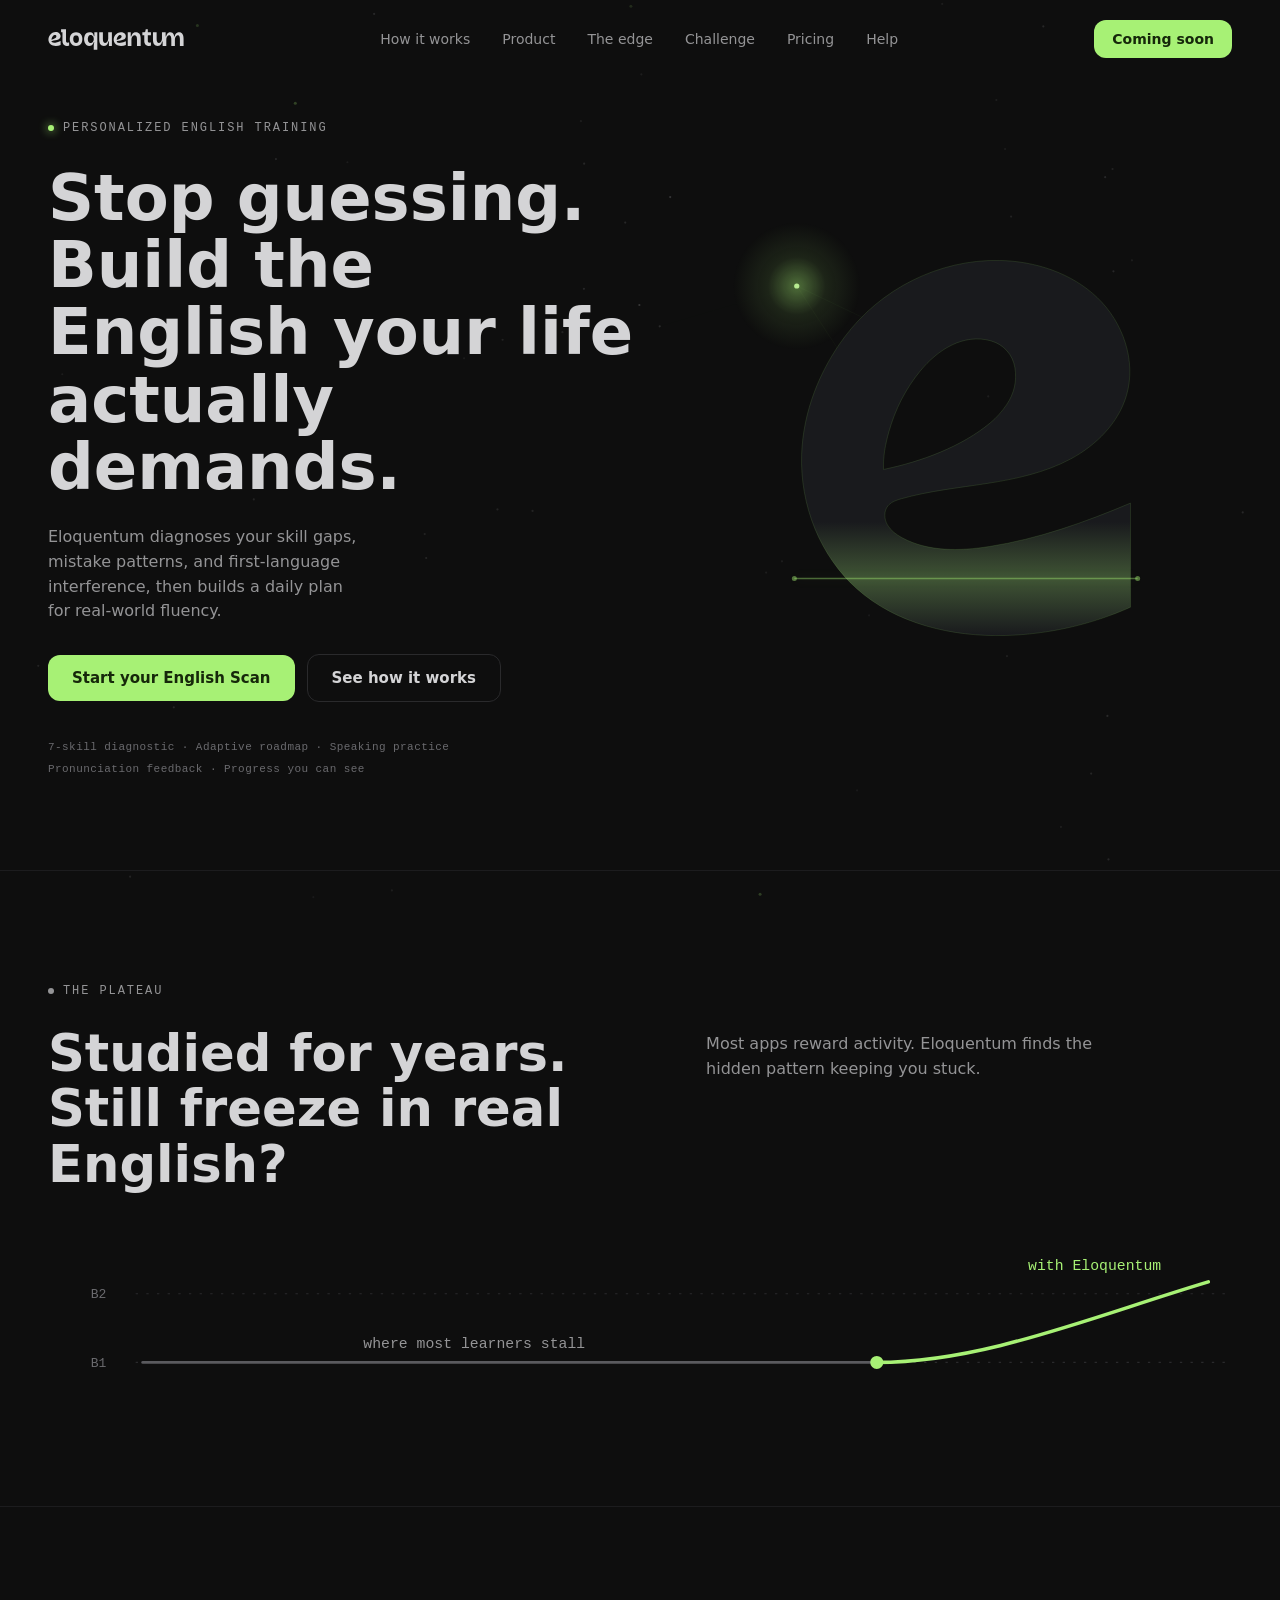
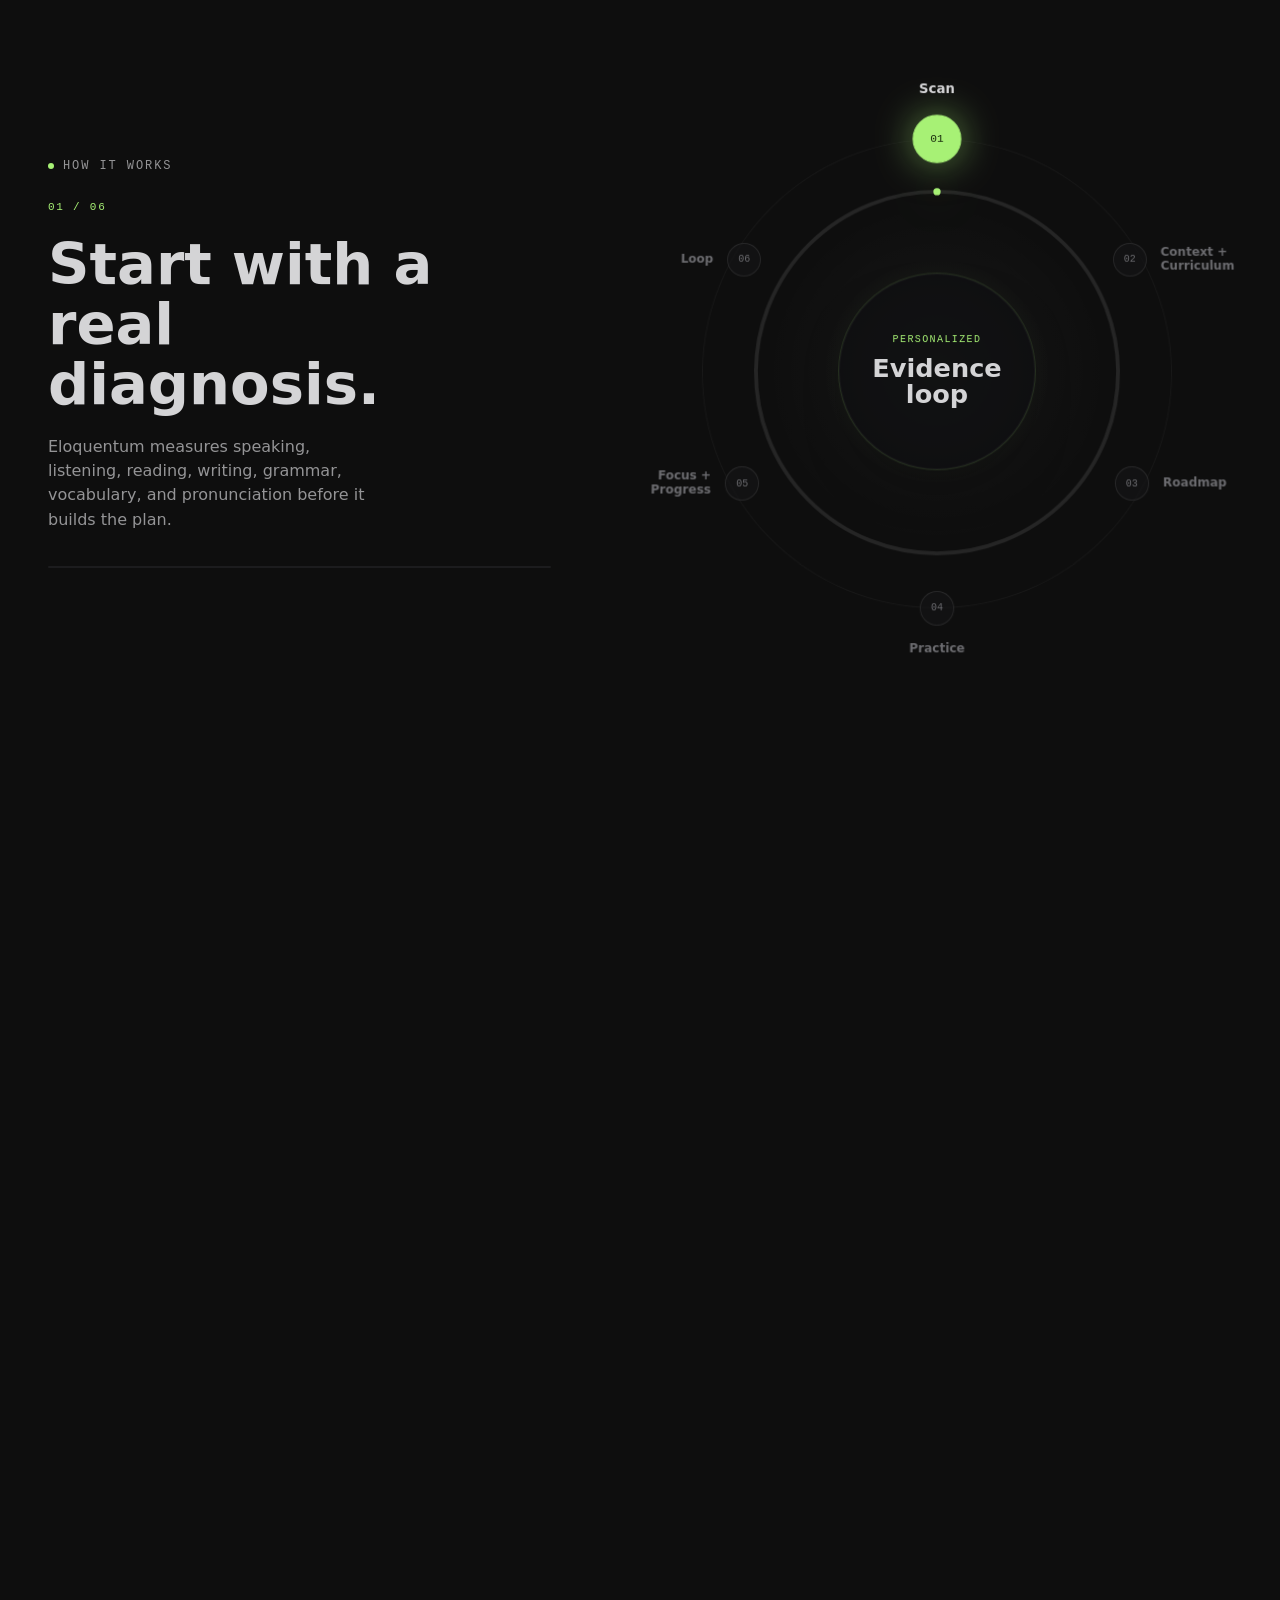
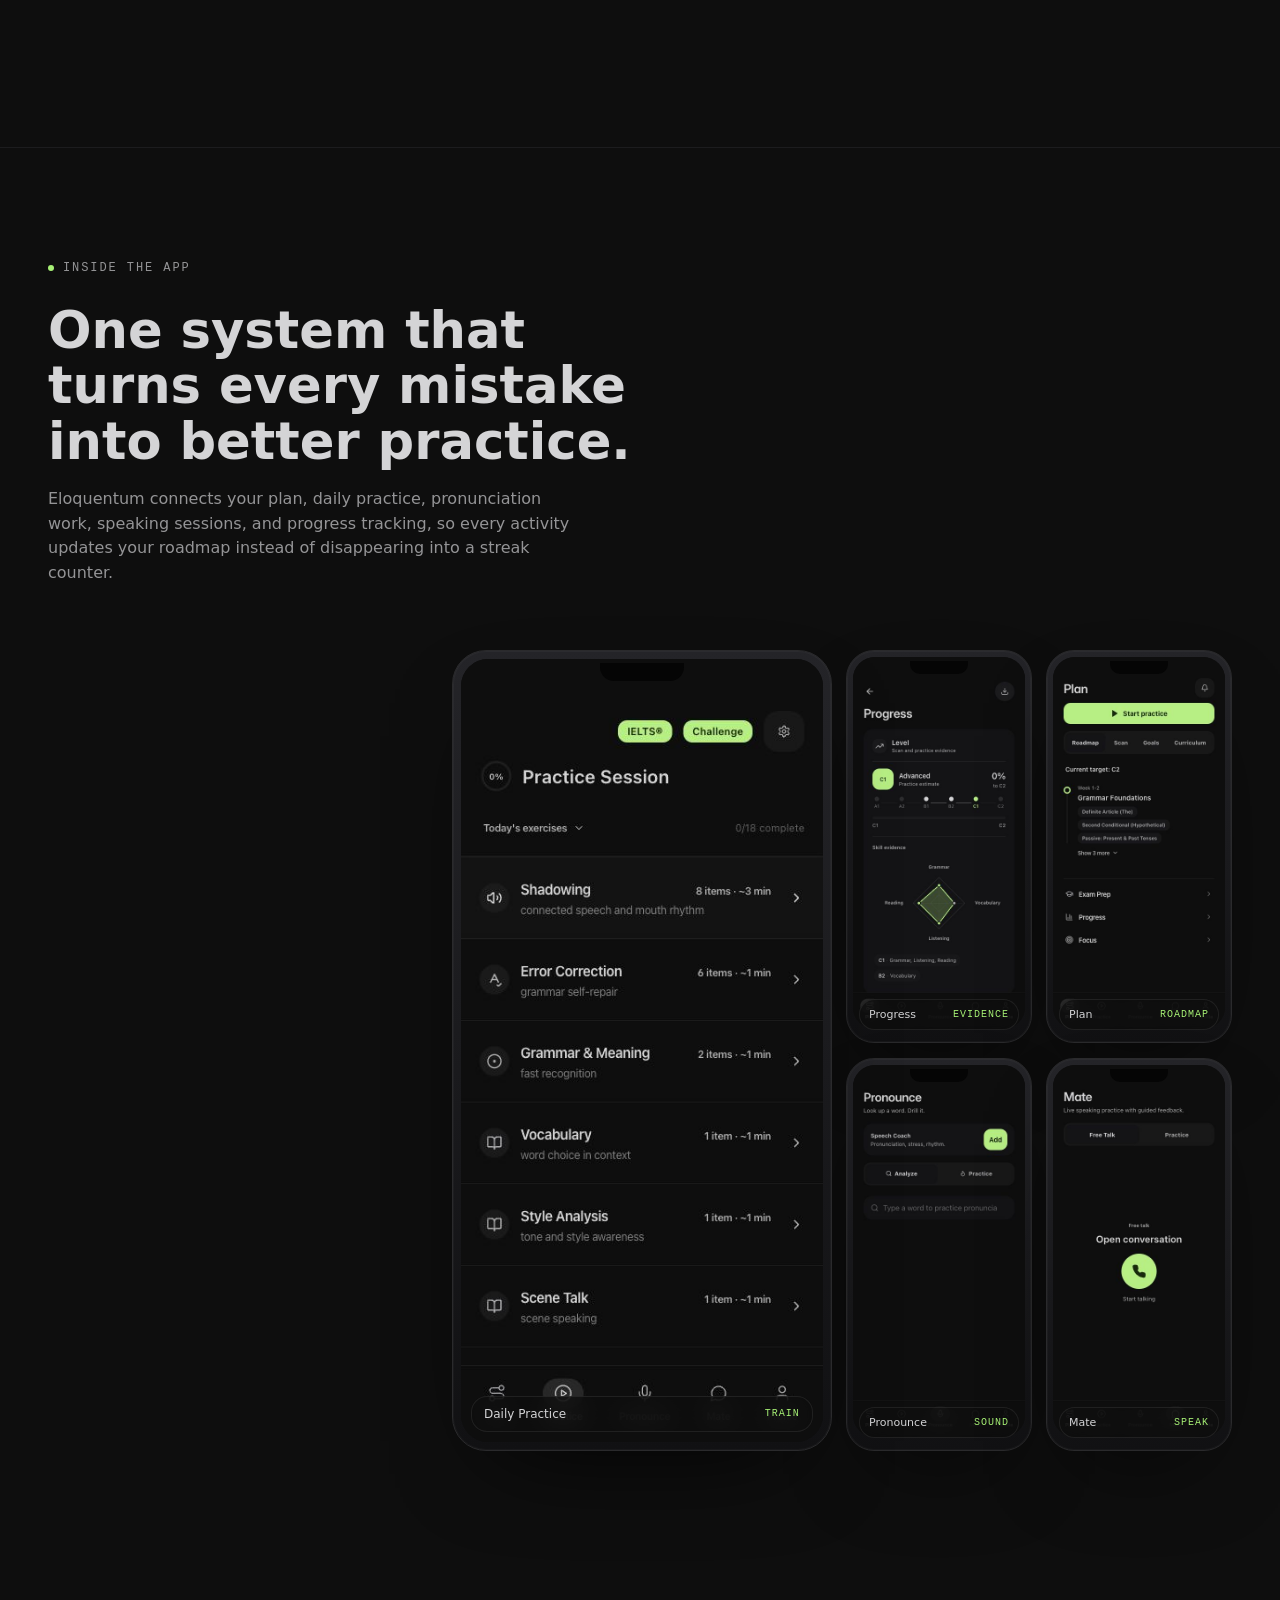
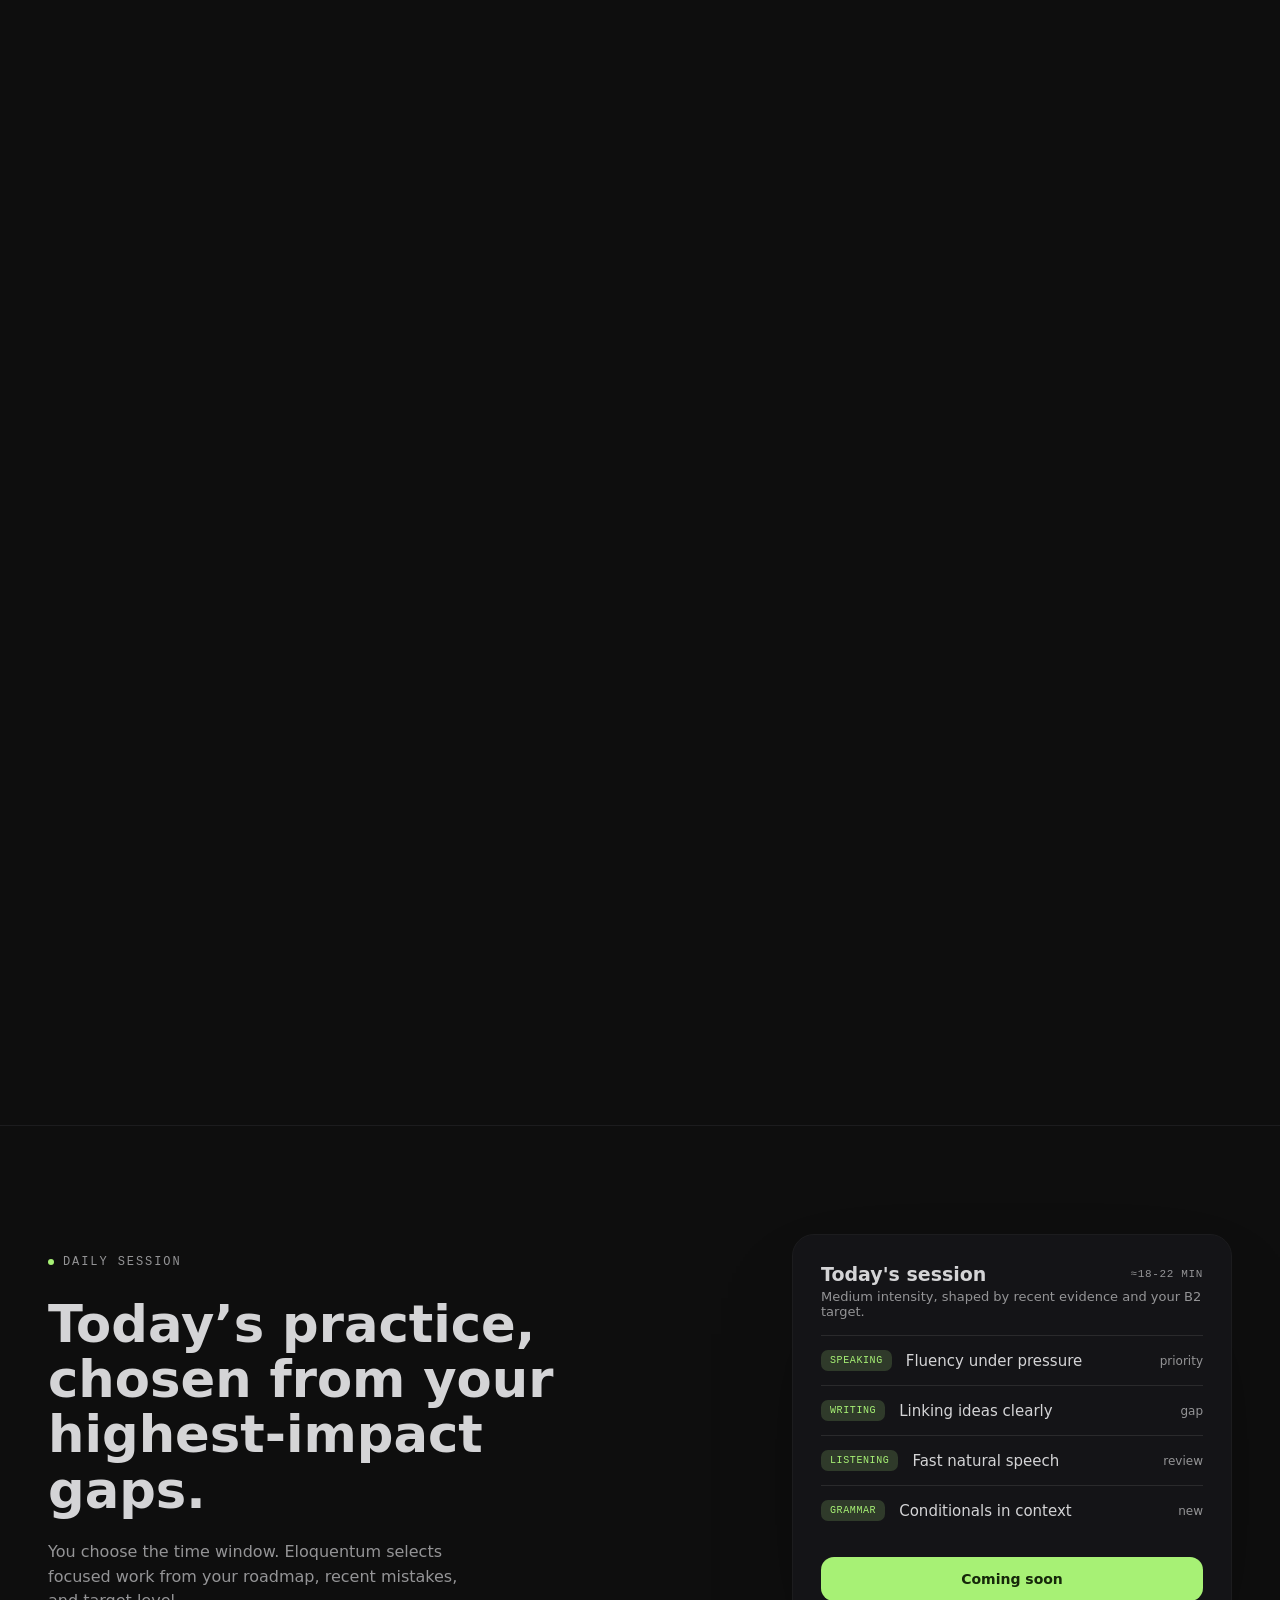
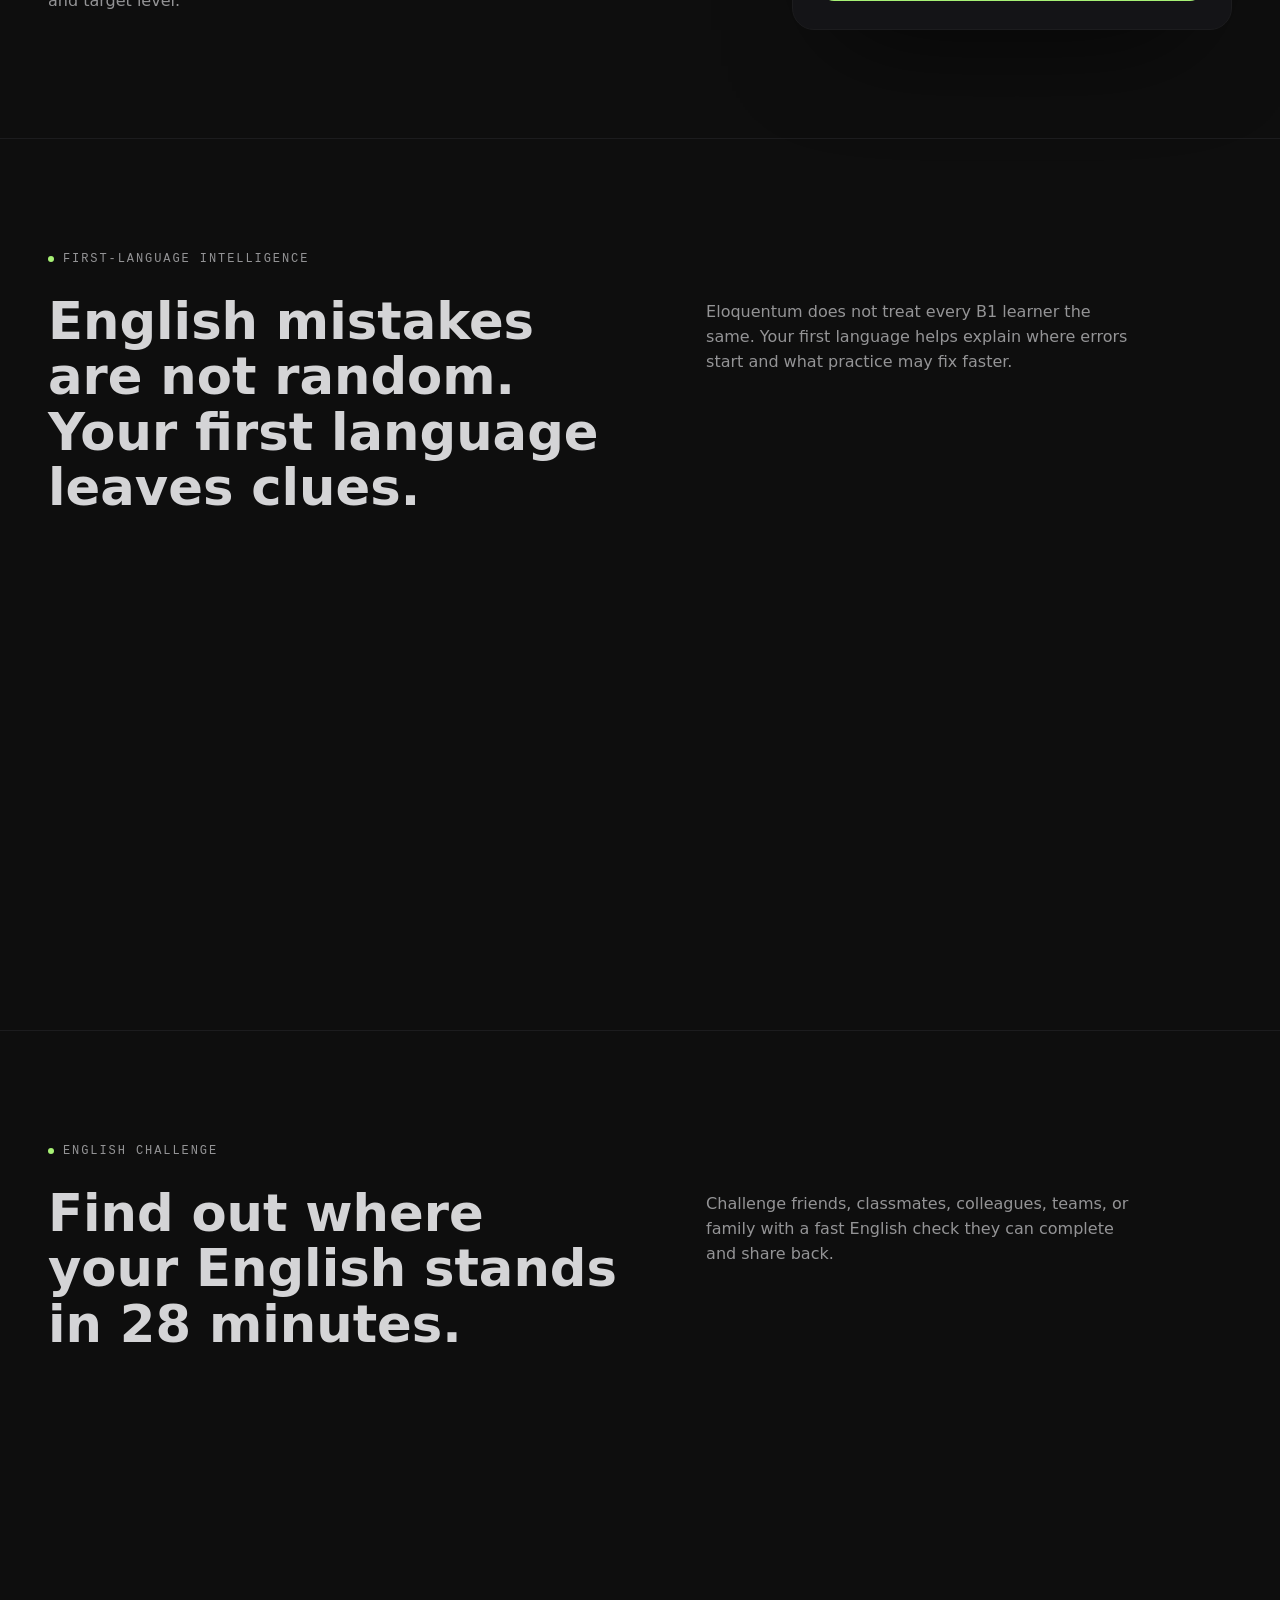
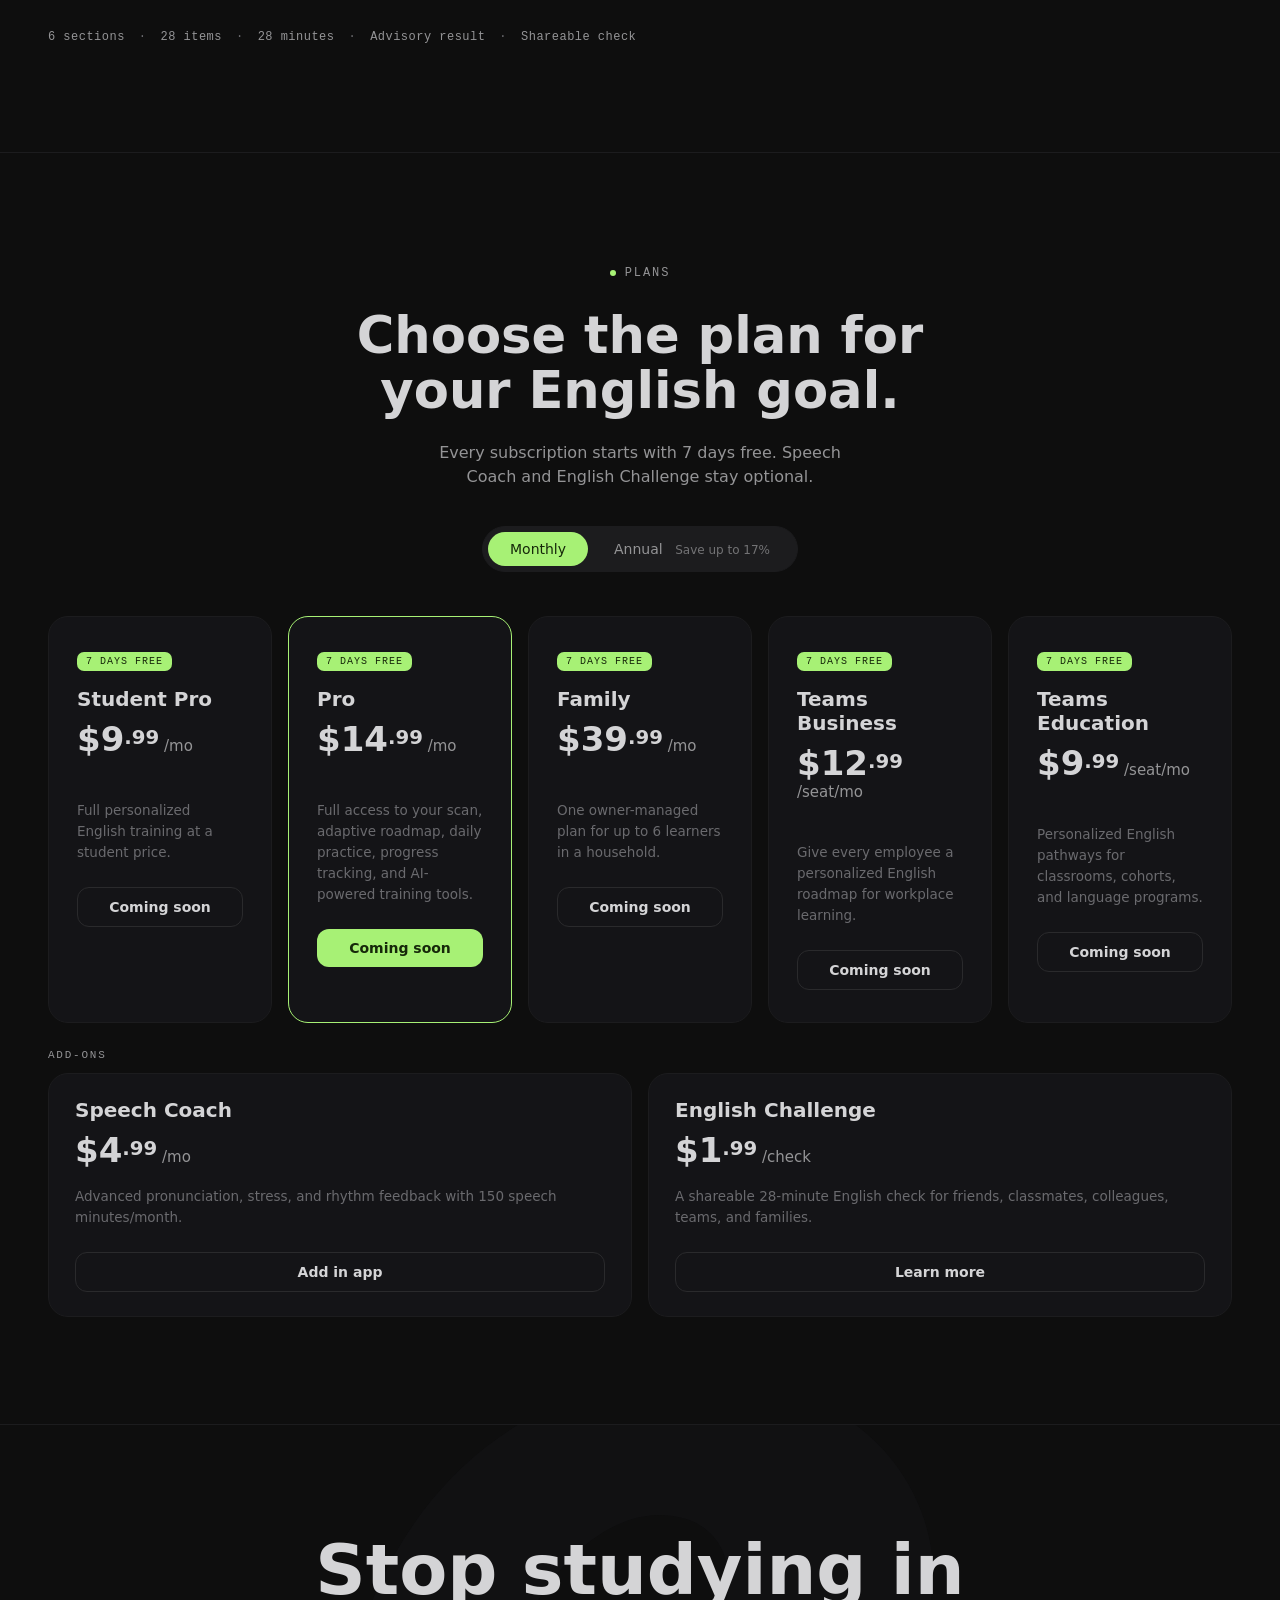
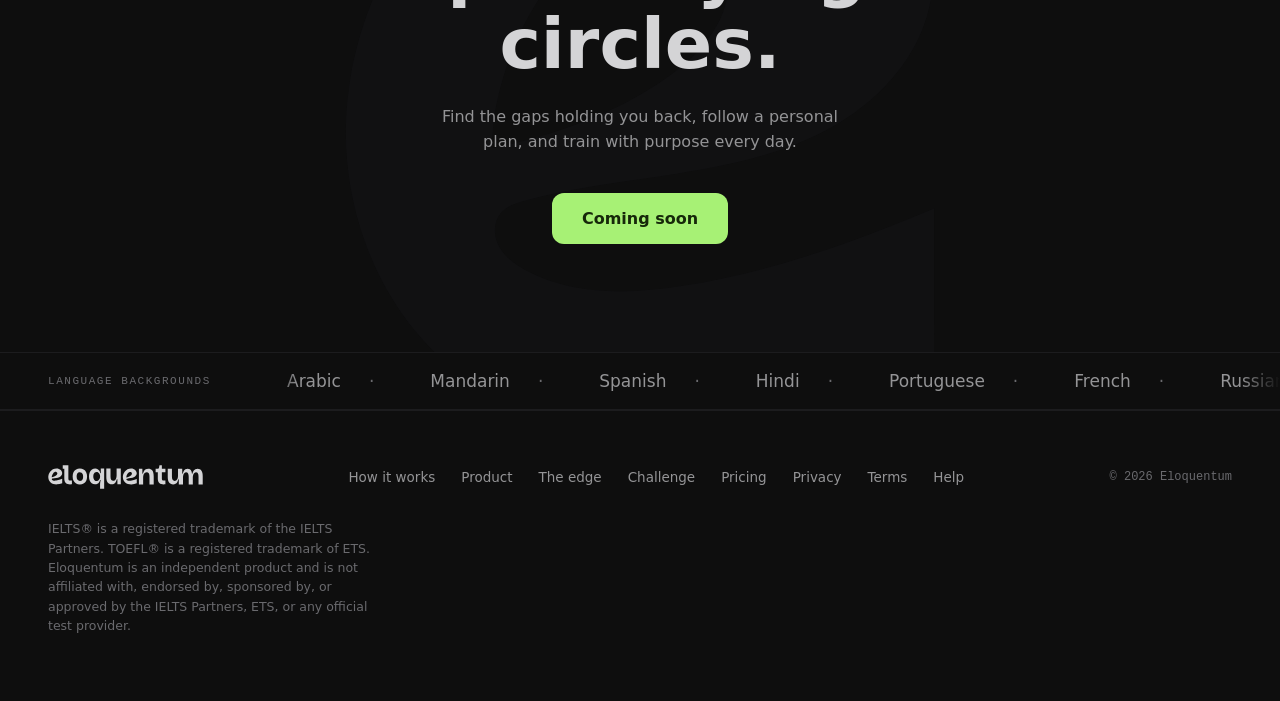
==== commit d0468221: "Disable coming soon website CTAs" ====
--- a/index.html
+++ b/index.html
@@ -167,6 +167,24 @@
     }
     addHelpLink('.navlinks');
     addHelpLink('footer .fl');
+
+    function disableComingSoonLinks() {
+      document.querySelectorAll('a').forEach(function(link) {
+        if (link.textContent.trim().toLowerCase() !== 'coming soon') return;
+        link.setAttribute('aria-disabled', 'true');
+        link.setAttribute('data-disabled', 'true');
+        link.setAttribute('tabindex', '-1');
+        link.style.cursor = 'default';
+      });
+    }
+    disableComingSoonLinks();
+    document.addEventListener('click', function(event) {
+      var target = event.target;
+      if (!target || !target.closest) return;
+      var link = target.closest('a[data-disabled="true"]');
+      if (!link) return;
+      event.preventDefault();
+    });
   } catch (err) {
     setStatus('Error unpacking: ' + err.message);
     console.error('Bundle unpack error:', err);
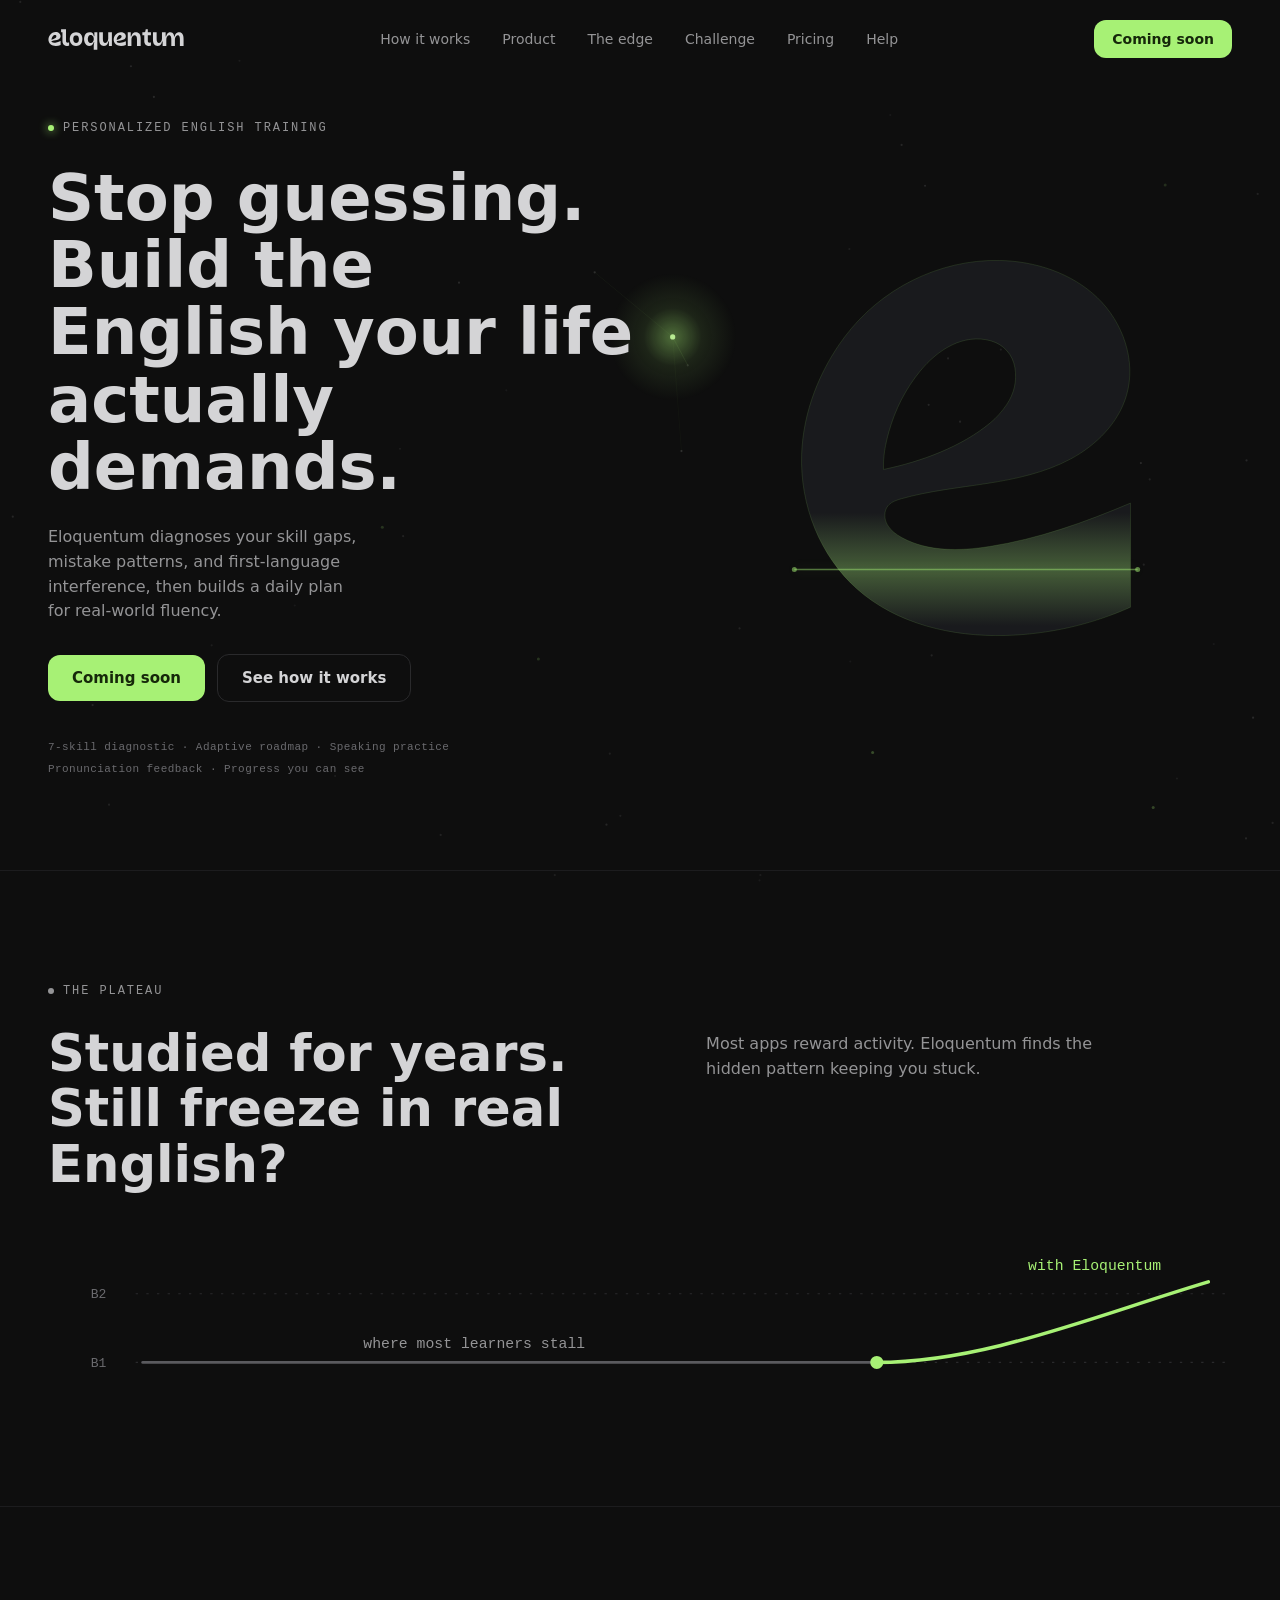
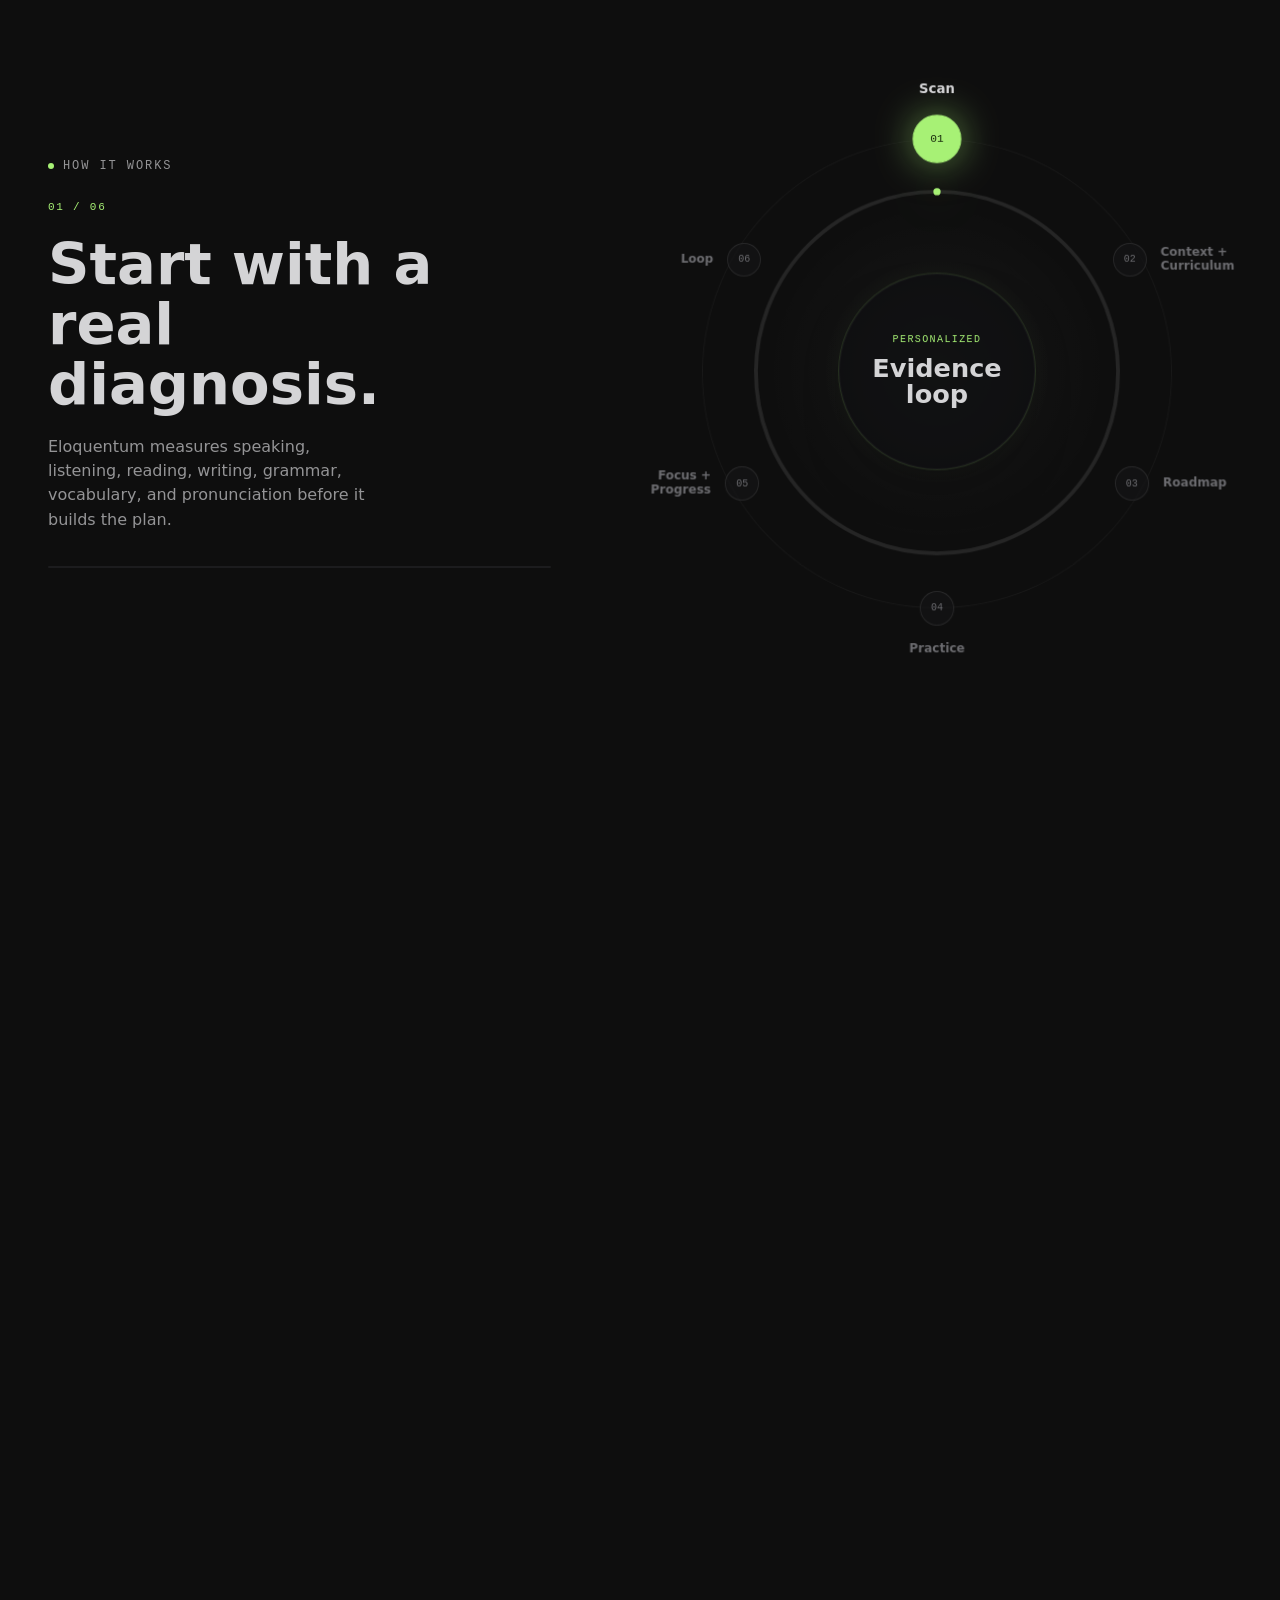
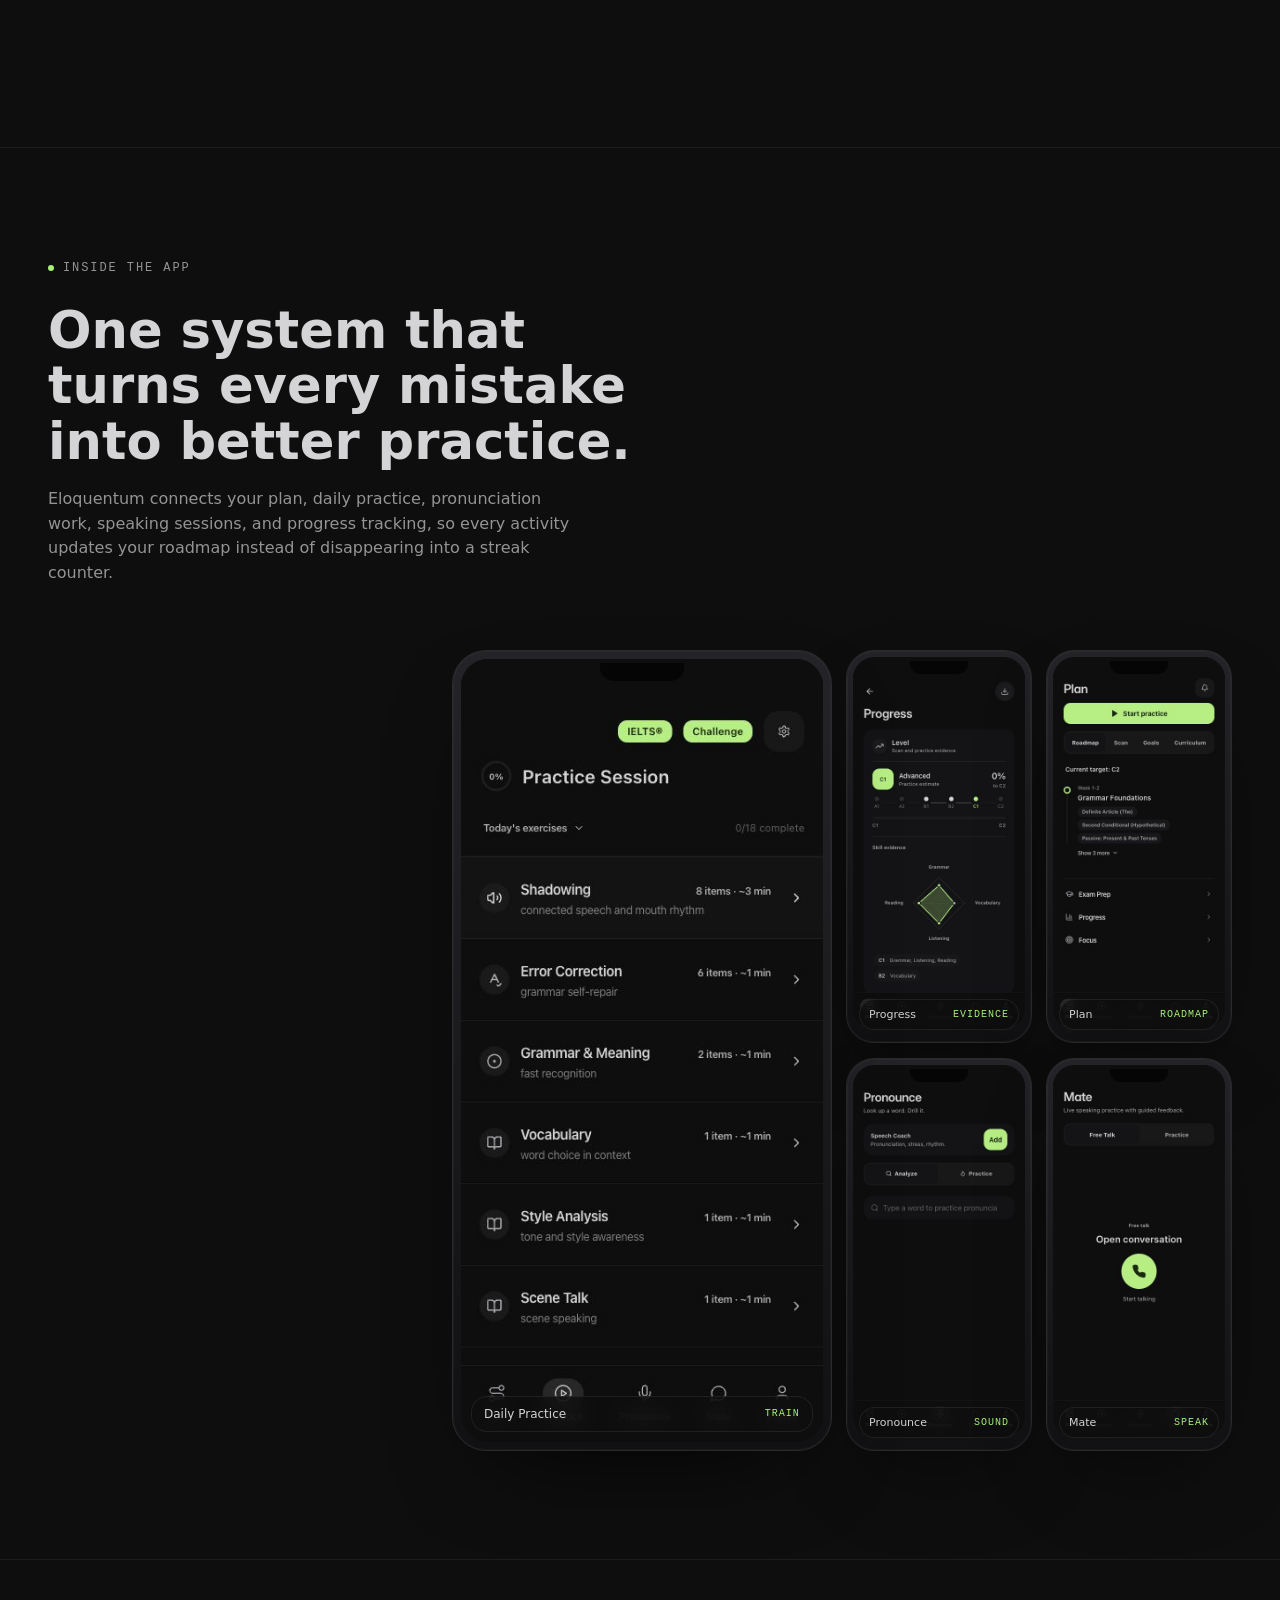
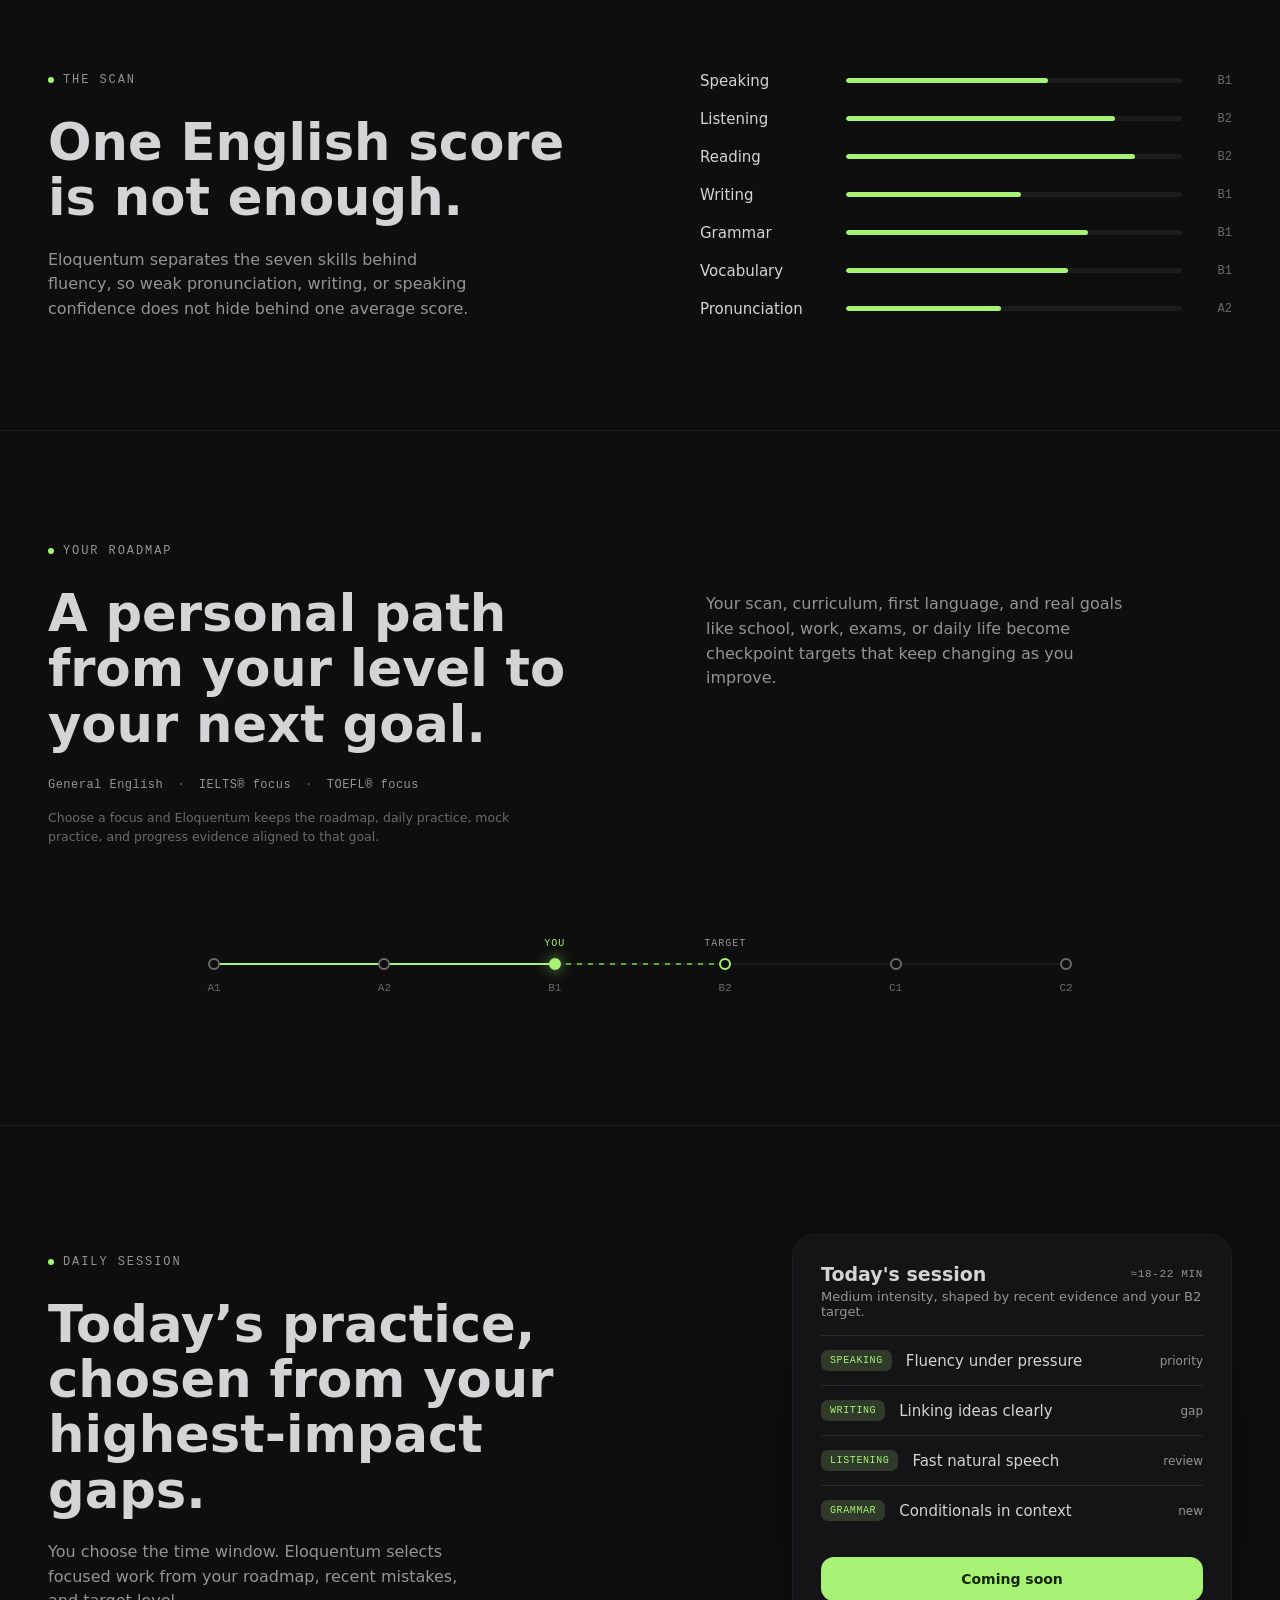
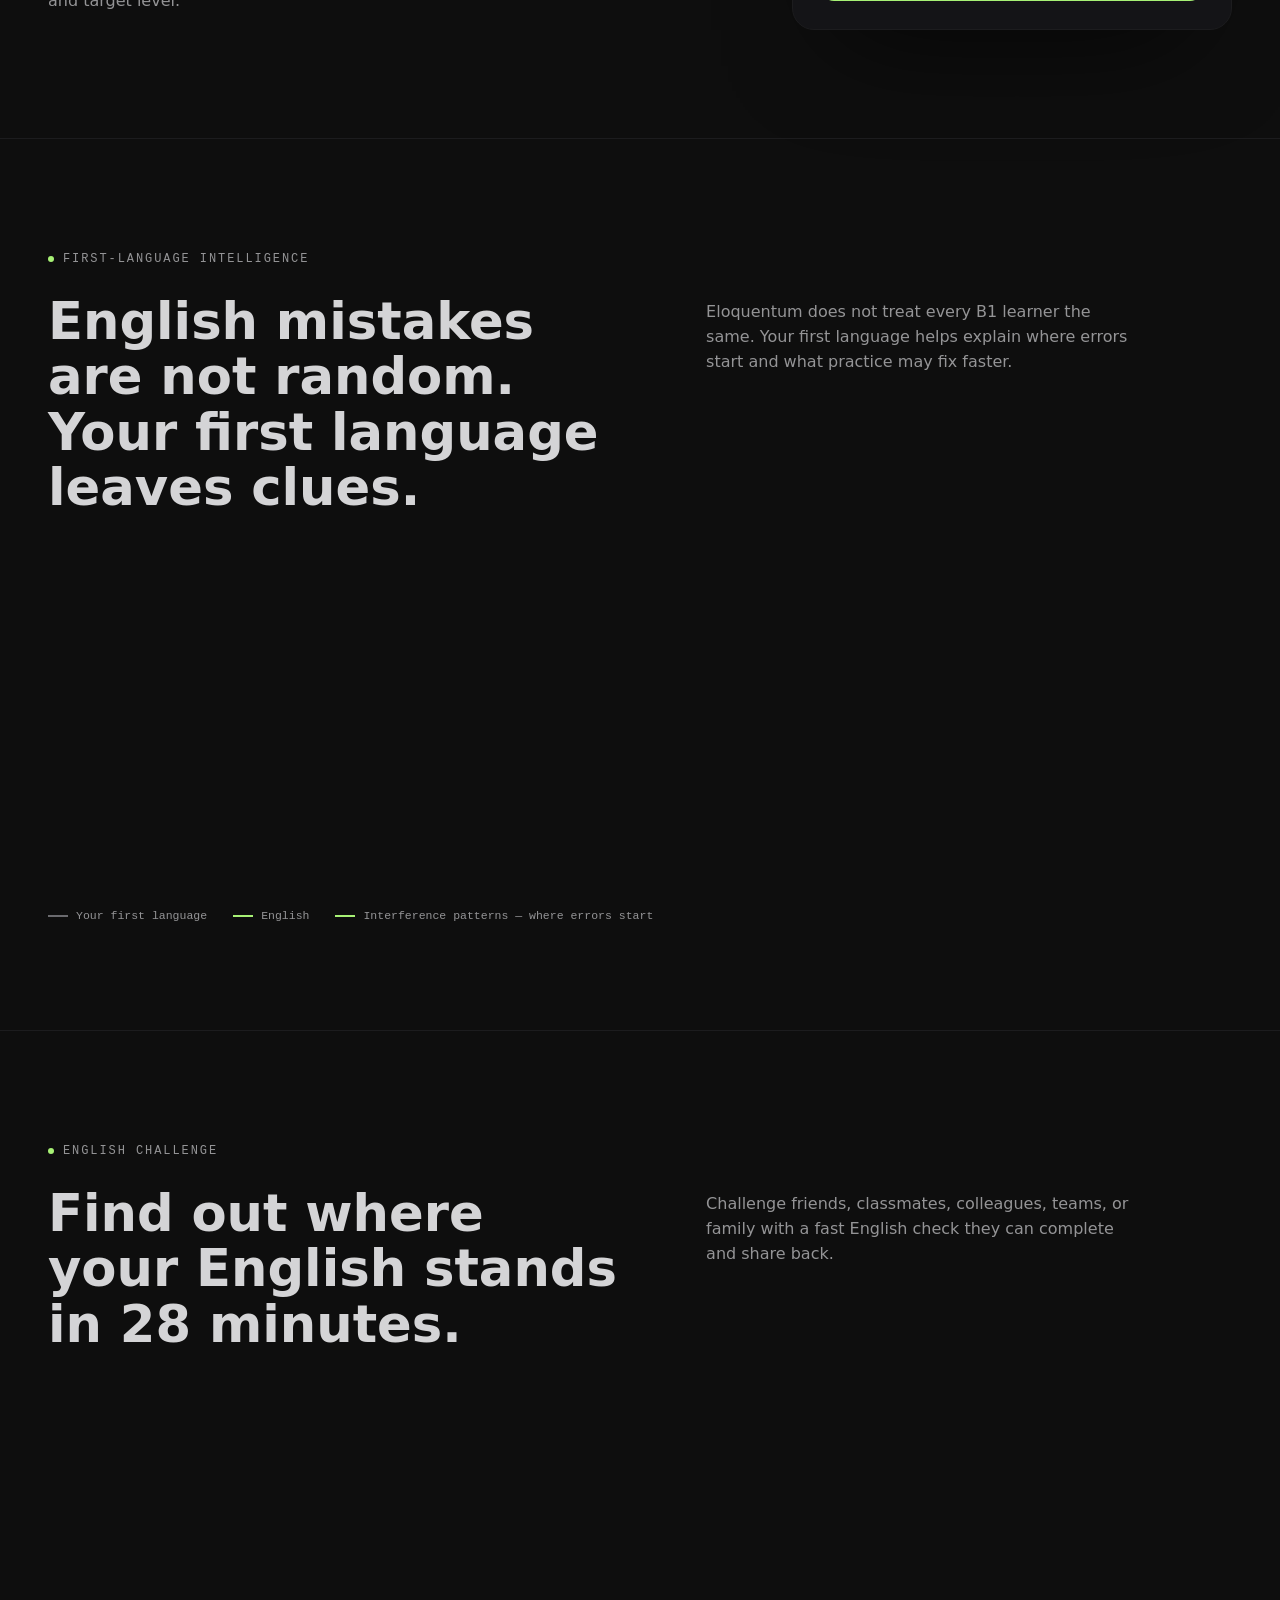
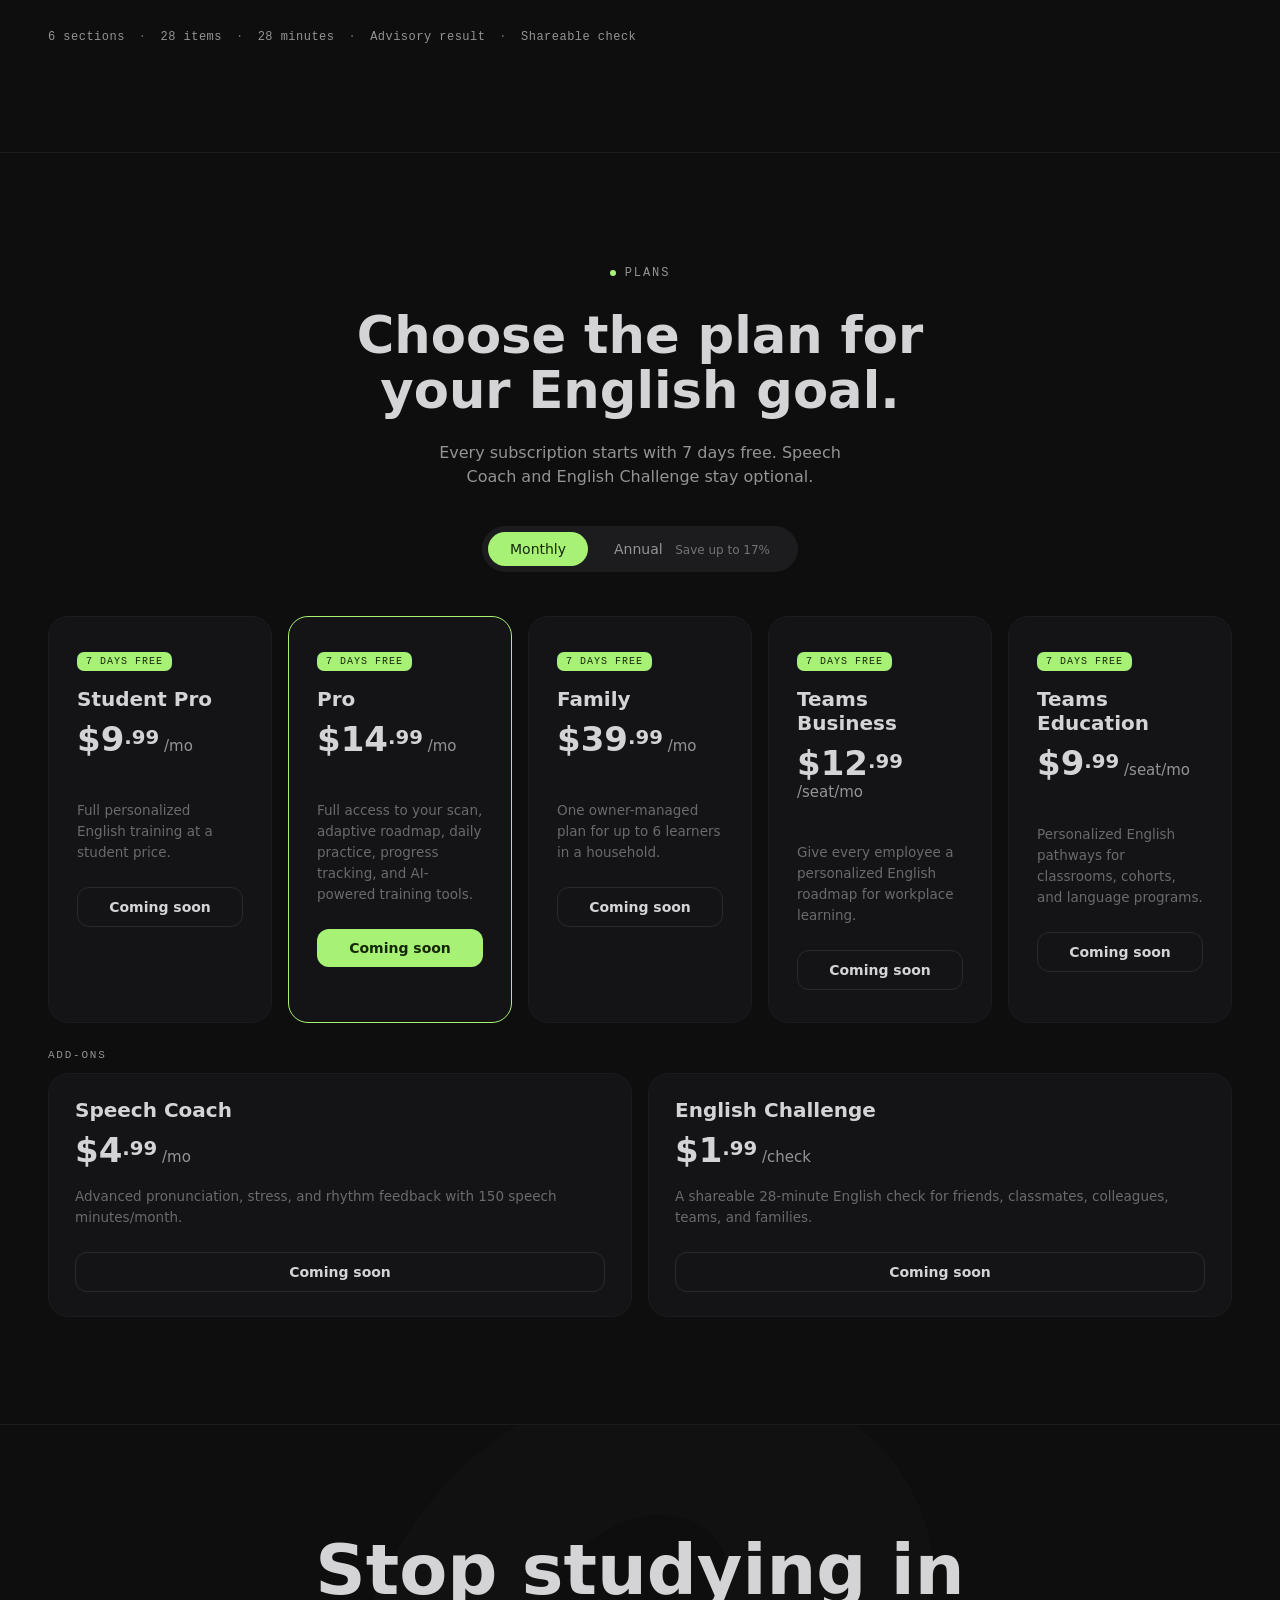
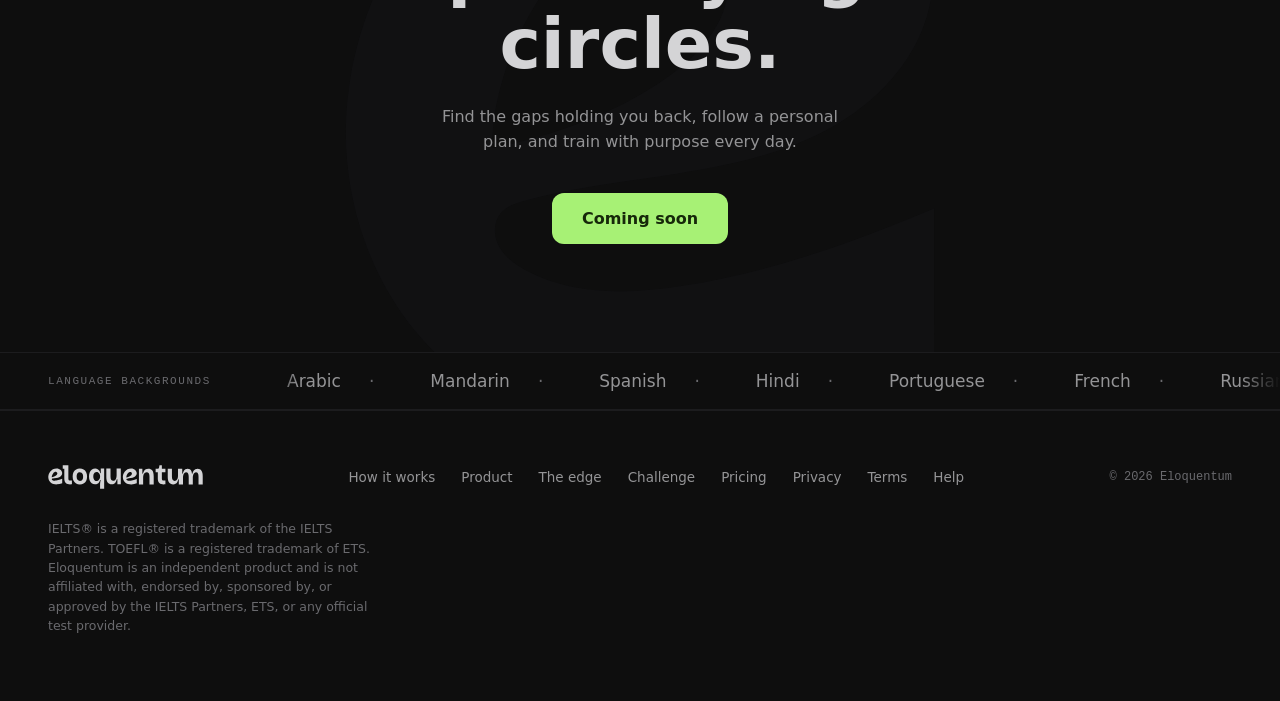
==== commit 5a936876: "Disable app-related website CTAs" ====
--- a/index.html
+++ b/index.html
@@ -168,21 +168,25 @@
     addHelpLink('.navlinks');
     addHelpLink('footer .fl');
 
-    function disableComingSoonLinks() {
-      document.querySelectorAll('a').forEach(function(link) {
-        if (link.textContent.trim().toLowerCase() !== 'coming soon') return;
-        link.setAttribute('aria-disabled', 'true');
-        link.setAttribute('data-disabled', 'true');
-        link.setAttribute('tabindex', '-1');
-        link.style.cursor = 'default';
+    function disableComingSoonControls() {
+      document.querySelectorAll('a, button').forEach(function(control) {
+        if (control.textContent.trim().toLowerCase() !== 'coming soon') return;
+        control.setAttribute('aria-disabled', 'true');
+        control.setAttribute('data-disabled', 'true');
+        control.style.cursor = 'default';
+        if (control.tagName.toLowerCase() === 'a') {
+          control.setAttribute('tabindex', '-1');
+        } else {
+          control.setAttribute('disabled', '');
+        }
       });
     }
-    disableComingSoonLinks();
+    disableComingSoonControls();
     document.addEventListener('click', function(event) {
       var target = event.target;
       if (!target || !target.closest) return;
-      var link = target.closest('a[data-disabled="true"]');
-      if (!link) return;
+      var control = target.closest('[data-disabled="true"]');
+      if (!control) return;
       event.preventDefault();
     });
   } catch (err) {
@@ -202,7 +206,7 @@
   </script>
 
   <script type="__bundler/template">
-"<!DOCTYPE html>\n<html lang=\"en\"><head>\n<meta charset=\"utf-8\">\n<meta name=\"viewport\" content=\"width=device-width, initial-scale=1\">\n<meta name=\"author\" content=\"Codex GPT-5.5 content recommendation copy\">\n<title>Eloquentum — Diagnostic-first English fluency<\u002Ftitle>\n<link rel=\"icon\" href=\"data:image/svg+xml,%3Csvg xmlns='http://www.w3.org/2000/svg' viewBox='628 162 664 756'%3E%3Cpath fill='%23A7F175' d='M805.87,653.45c6.5-6.2,15.69-9.22,24.48-11.7,56.12-15.81,114.47-21.72,172.08-30.7,57.62-8.98,115.66-21.4,167.05-48.89,51.39-27.49,95.96-71.95,112.27-127.79,20.07-68.7-6.8-146.11-58.51-195.71-51.72-49.6-124.77-73.22-196.5-74.59-121.04-2.3-237.93,56.91-309.99,153.28-50.68,67.78-83.11,150.15-86.19,235.06-3.66,100.91,36.16,204.2,112.08,270.98,79.49,69.92,190.42,95.22,296.37,92.39,86.19-2.3,171.9-21.67,250.67-56.65-.05-69.59.05-139.17,0-208.76-91.07,38.54-185.27,71.92-283.04,87.02-58.79,9.08-122.04,10.74-174.39-17.42-11.81-6.35-23.21-14.52-29.83-26.16-6.62-11.64-7.39-27.37,1.06-37.77.75-.92,1.55-1.79,2.4-2.6ZM805.56,507.26c12.56-44.45,33.15-85.35,62.39-121.16,34.89-42.72,86.72-76.53,142.23-60.77,25.81,7.33,43.49,27.81,47.78,53.7,4.4,26.49-1.45,51.82-16.6,74.09-9.22,13.55-19.86,25.86-32.65,36.45-57.64,47.77-137.69,77.56-213.93,93.39-1.1-25.81,3.66-50.54,10.77-75.71Z'/%3E%3C/svg%3E\">\n<style>\n  :root{\n    --bg:#0E0E0E;--bg2:#141417;--well:#1C1C1E;\n    --fg:#D4D4D6;--muted:#949496;--faint:#6A6A6E;--border:#2A2A2C;--hair:#1C1C1E;\n    --signal:#A7F175;--signal-ink:#16280A;--signal-active:#97E061;--signal-dim:#5FA82E;\n    --paper:#F8F8F8;--paper-ink:#1D1D1F;--paper-muted:#5A5A5E;--paper-line:#E4E4E4;\n    --font:-apple-system,BlinkMacSystemFont,\"SF Pro Display\",\"SF Pro Text\",system-ui,\"Segoe UI\",Roboto,\"Helvetica Neue\",Arial,sans-serif;\n    --round:ui-rounded,\"SF Pro Rounded\",-apple-system,BlinkMacSystemFont,system-ui,sans-serif;\n    --mono:ui-monospace,\"SF Mono\",Menlo,Monaco,Consolas,monospace;\n  }\n  *{box-sizing:border-box;margin:0;padding:0}\n  html{scroll-behavior:smooth}\n  body{background:var(--bg);color:var(--fg);font-family:var(--font);-webkit-font-smoothing:antialiased;overflow-x:hidden;letter-spacing:0}\n  ::selection{background:var(--signal);color:var(--signal-ink)}\n  .defs{position:absolute;width:0;height:0;overflow:hidden}\n  #ambient{position:fixed;inset:0;width:100%;height:100%;z-index:-1;pointer-events:none}\n\n  .progress{position:fixed;top:0;left:0;height:2px;width:0;background:var(--signal);z-index:30}\n\n  nav{position:fixed;top:0;left:0;right:0;z-index:20;transition:background .4s,backdrop-filter .4s,border-color .4s;border-bottom:1px solid transparent}\n  nav.solid{background:rgba(14,14,14,.78);backdrop-filter:blur(16px);border-bottom:1px solid var(--hair)}\n  .navin{display:flex;align-items:center;justify-content:space-between;max-width:1320px;margin:0 auto;padding:20px clamp(20px,5vw,48px)}\n  .logo{height:21px;width:136px;color:var(--fg);display:block}\n  .logo.foot{height:24px;width:155px}\n  .navlinks{display:flex;gap:32px;align-items:center}\n  .navlinks a{color:var(--muted);text-decoration:none;font-size:14px;transition:color .2s}\n  .navlinks a:hover{color:var(--fg)}\n  .btn{font-family:var(--font);font-size:14px;font-weight:590;border:none;cursor:pointer;border-radius:12px;padding:11px 18px;text-decoration:none;display:inline-flex;align-items:center;justify-content:center;gap:8px;transition:transform .2s,background .2s,border-color .2s;letter-spacing:0;white-space:nowrap}\n  .btn-cta{background:var(--signal);color:var(--signal-ink)}\n  .btn-cta:hover{background:var(--signal-active);transform:translateY(-1px)}\n  .btn-ghost{background:transparent;color:var(--fg);border:1px solid var(--border)}\n  .btn-ghost:hover{border-color:var(--muted);transform:translateY(-1px)}\n\n  .container{max-width:1320px;margin:0 auto;padding:0 clamp(20px,5vw,48px);position:relative;z-index:2}\n  .section{padding-top:clamp(88px,12vh,150px);padding-bottom:clamp(88px,12vh,150px);position:relative}\n  .eyebrow{display:inline-flex;align-items:center;gap:9px;font-family:var(--mono);font-size:12px;letter-spacing:.16em;text-transform:uppercase;color:var(--muted);margin-bottom:28px}\n  .eyebrow .dot{width:6px;height:6px;border-radius:50%;background:var(--signal)}\n  .eyebrow.neutral{color:var(--muted)}.eyebrow.neutral .dot{background:var(--muted)}\n  h2{font-family:var(--font);font-weight:600;font-size:clamp(30px,4vw,56px);line-height:1.08;letter-spacing:0;margin-bottom:22px;max-width:18ch}\n  h2 .g{color:inherit}\n  .lead{font-size:clamp(16px,1.15vw,18px);line-height:1.55;color:var(--muted);max-width:42ch;letter-spacing:0}\n\n  .reveal{opacity:0;transform:translateY(26px);transition:opacity 1s cubic-bezier(.16,.8,.3,1),transform 1s cubic-bezier(.16,.8,.3,1)}\n  .reveal.in{opacity:1;transform:none}\n\n  /* 3D segment transitions — each section pivots in as it enters */\n  .seg3d{opacity:0;transform:perspective(1600px) rotateX(20deg) translateY(80px) scale(.94);transform-origin:50% 100%;transition:opacity .9s ease,transform 1.15s cubic-bezier(.16,.8,.3,1);backface-visibility:hidden}\n  .seg3d.seg-in{opacity:1;transform:perspective(1600px) rotateX(0deg) translateY(0) scale(1)}\n  .seg3d.seg-up{transform-origin:50% 0%;transform:perspective(1600px) rotateX(-20deg) translateY(-80px) scale(.94)}\n  .seg3d.seg-up.seg-in{transform:perspective(1600px) rotateX(0deg) translateY(0) scale(1)}\n\n  /* HERO */\n  .hero{min-height:92vh;display:grid;grid-template-columns:1.05fr .95fr;gap:clamp(36px,5vw,84px);align-items:center;padding-top:116px;padding-bottom:90px}\n  .h-eyebrow{display:inline-flex;align-items:center;gap:9px;font-family:var(--mono);font-size:12px;letter-spacing:.16em;text-transform:uppercase;color:var(--muted);margin-bottom:30px}\n  .h-eyebrow .dot{width:6px;height:6px;border-radius:50%;background:var(--signal);box-shadow:0 0 10px var(--signal)}\n  h1{font-family:var(--font);font-weight:600;font-size:clamp(40px,5vw,72px);line-height:1.05;letter-spacing:0;margin-bottom:24px;max-width:16.5ch}\n  h1 .g{color:inherit}\n  .sub{font-size:clamp(16px,1.2vw,18px);line-height:1.55;color:var(--muted);max-width:31ch;margin-bottom:30px;letter-spacing:0}\n  .cta{display:flex;gap:12px;flex-wrap:wrap;align-items:center}\n  .cta .btn{font-size:15px;padding:14px 24px}\n  .trust{margin-top:34px;font-family:var(--mono);font-size:11px;letter-spacing:.04em;color:var(--faint);line-height:2}\n  .scanwrap{width:100%;max-width:460px;margin:0 auto;display:flex;flex-direction:column;align-items:center;gap:22px}\n  .scanstage{position:relative;width:100%;aspect-ratio:1/1}\n  canvas{position:absolute;inset:0;width:100%;height:100%}\n\n  /* generic editorial */\n  .hair{border-top:1px solid var(--hair)}\n  .twocol{display:grid;grid-template-columns:1.05fr .95fr;gap:clamp(36px,5vw,72px);align-items:center}\n  .lead-col{max-width:36rem}\n  .sechead{display:grid;grid-template-columns:1.05fr .95fr;gap:clamp(44px,6vw,96px);align-items:start}\n  .sechead h2{margin-bottom:0}\n  .sechead .lead{padding-top:6px}\n\n  /* PLATEAU */\n  .plateau h2{max-width:20ch}\n  .plateauchart{margin-top:52px}\n  .plateauchart svg{width:100%;aspect-ratio:1000/130;height:auto;display:block;overflow:visible}\n  .plateauchart .glab{font-family:var(--mono);font-size:11px;fill:var(--faint)}\n  .plateauchart .tlab{font-family:var(--mono);font-size:12.5px;opacity:0;transition:opacity .6s ease}\n  .plateauchart .tlab.m{fill:var(--muted)}\n  .plateauchart .tlab.g{fill:var(--signal)}\n  .plateauchart .p-dot{opacity:0;transition:opacity .4s ease}\n  .plateauchart .p-flat,.plateauchart .p-rise{stroke-linecap:round}\n\n  /* SCAN skills */\n  .skills{display:flex;flex-direction:column;gap:20px}\n  .srow{display:flex;align-items:center;gap:18px}\n  .sname{width:128px;font-size:15px;color:var(--fg);letter-spacing:0}\n  .sbar{flex:1;height:5px;border-radius:5px;background:var(--well);overflow:hidden}\n  .sbar i{display:block;height:100%;width:0;border-radius:5px;background:var(--signal);transition:width 1.2s cubic-bezier(.16,.8,.3,1)}\n  .reveal.in .sbar i{width:var(--w)}\n  .sval{width:32px;text-align:right;font-family:var(--mono);font-size:12px;color:var(--faint)}\n\n  /* ROADMAP */\n  .ladder{position:relative;max-width:880px;margin:64px auto 0;padding:52px 14px}\n  .ltrack{position:relative;height:2px;background:var(--well)}\n  .lfill{position:absolute;left:0;top:0;height:2px;width:0;background:var(--signal);transition:width 1.5s cubic-bezier(.16,.8,.3,1)}\n  .reveal.in .lfill{width:40%}\n  .lnext{position:absolute;left:40%;top:0;height:2px;width:20%;background:repeating-linear-gradient(90deg,var(--signal-dim) 0 5px,transparent 5px 11px)}\n  .lnode{position:absolute;top:1px}\n  .lnode .ndot{position:absolute;left:0;top:0;transform:translate(-50%,-50%);width:12px;height:12px;border-radius:50%;background:var(--bg);border:2px solid var(--faint)}\n  .lnode.cur .ndot{background:var(--signal);border-color:var(--signal);box-shadow:0 0 14px rgba(167,241,117,.7)}\n  .lnode.tgt .ndot{border-color:var(--signal)}\n  .lnode .cap{position:absolute;left:0;top:18px;transform:translateX(-50%);white-space:nowrap;font-family:var(--mono);font-size:11px;color:var(--faint)}\n  .lnode .tag{position:absolute;left:0;top:-26px;transform:translateX(-50%);white-space:nowrap;font-family:var(--mono);font-size:10px;letter-spacing:.1em;text-transform:uppercase}\n  .lnode.cur .tag{color:var(--signal)}.lnode.tgt .tag{color:var(--muted)}\n\n  /* SCROLL STORY */\n  .story-section{position:relative;padding:0}\n  .story-scroll{position:relative;min-height:560vh}\n  .story-sticky{position:sticky;top:0;min-height:100vh;display:flex;align-items:center;overflow:hidden;padding:92px 0 64px}\n  .story-sticky>.container{width:100%}\n  .story-grid{display:grid;grid-template-columns:minmax(0,.92fr) minmax(0,1.08fr);gap:clamp(44px,7vw,112px);align-items:center}\n  .story-copy{max-width:520px}\n  .story-kicker{margin-bottom:28px}\n  .story-count{font-family:var(--mono);font-size:11px;letter-spacing:.16em;text-transform:uppercase;color:var(--signal);margin-bottom:22px}\n  .story-title{font-size:clamp(34px,4.5vw,62px);line-height:1.04;letter-spacing:0;margin-bottom:20px;max-width:11ch;transition:opacity .22s ease,transform .22s ease}\n  .story-body{font-size:clamp(16px,1.25vw,19px);line-height:1.52;color:var(--muted);max-width:32ch;min-height:4.7em;transition:opacity .22s ease,transform .22s ease}\n  .story-meter{height:2px;background:var(--well);border-radius:2px;overflow:hidden;margin:34px 0 20px}\n  .story-meter i{display:block;height:100%;width:0;background:var(--signal);box-shadow:0 0 18px rgba(167,241,117,.55);transition:width .18s linear}\n  .story-visual{position:relative;min-height:min(68vh,650px);display:flex;align-items:center;justify-content:center;perspective:1100px}\n  .flywheel{--angle:-90deg;--p:0;--orbit:min(188px,17vw,calc((100vh - 120px)*.34));position:relative;width:min(510px,43vw,calc(100vh - 150px));aspect-ratio:1;display:grid;place-items:center;isolation:isolate;transition:transform .42s cubic-bezier(.16,.8,.3,1);transform:rotateX(3deg)}\n  .flywheel::before{content:\"\";position:absolute;inset:4%;border-radius:50%;background:radial-gradient(circle at 50% 50%,rgba(167,241,117,.11),transparent 34%),radial-gradient(circle at 50% 50%,rgba(255,255,255,.045),transparent 57%);border:1px solid rgba(255,255,255,.045);opacity:.95}\n  .flywheel-svg{position:absolute;inset:0;width:100%;height:100%;overflow:visible;z-index:1}\n  .wheel-base{fill:none;stroke:rgba(255,255,255,.095);stroke-width:.75}\n  .wheel-progress{fill:none;stroke:var(--signal);stroke-width:.5;stroke-linecap:round;stroke-dasharray:0 100;transform:rotate(-90deg);transform-origin:50% 50%;filter:drop-shadow(0 0 4px rgba(167,241,117,.34));transition:stroke-dasharray .08s linear}\n  .wheel-signal-dot{fill:var(--signal);filter:drop-shadow(0 0 4px rgba(167,241,117,.62));transition:cx .08s linear,cy .08s linear}\n  .wheel-core{position:relative;z-index:3;width:39%;aspect-ratio:1;border-radius:50%;display:flex;flex-direction:column;align-items:center;justify-content:center;text-align:center;padding:24px;background:rgba(15,15,17,.9);border:1px solid rgba(167,241,117,.14);box-shadow:0 0 0 1px rgba(255,255,255,.035) inset,0 24px 70px -44px rgba(0,0,0,.95);transition:transform .28s ease,border-color .28s ease}\n  .wheel-kicker{font-family:var(--mono);font-size:10px;letter-spacing:.14em;text-transform:uppercase;color:var(--signal);margin-bottom:10px}\n  .wheel-title{font-size:clamp(20px,2vw,26px);font-weight:600;line-height:1.03;letter-spacing:0;color:var(--fg);max-width:8ch}\n  .wheel-node{appearance:none;border:0;background:transparent;position:absolute;z-index:4;left:var(--x);top:var(--y);transform:translate(-50%,-50%);display:grid;place-items:center;color:var(--muted);font-family:var(--font);cursor:pointer;transition:transform .34s cubic-bezier(.16,.8,.3,1),opacity .24s ease,color .24s ease}\n  .wheel-node i{display:grid;place-items:center;width:34px;height:34px;border-radius:50%;font-family:var(--mono);font-style:normal;font-size:10px;color:var(--faint);background:rgba(20,20,22,.72);border:1px solid rgba(255,255,255,.085);transition:width .24s ease,height .24s ease,background .24s ease,color .24s ease,border-color .24s ease,box-shadow .24s ease}\n  .wheel-node span{position:absolute;left:50%;top:calc(100% + 16px);transform:translateX(-50%);width:max-content;max-width:132px;font-size:12px;font-weight:590;line-height:1.15;letter-spacing:0;color:var(--faint);transition:color .24s ease,opacity .24s ease}\n  .wheel-node.label-left span{left:auto;right:calc(100% + 14px);top:50%;transform:translateY(-50%);width:108px;max-width:108px;text-align:right}\n  .wheel-node.label-right span{left:calc(100% + 14px);top:50%;transform:translateY(-50%);width:108px;max-width:108px;text-align:left}\n  .wheel-node.label-top span{top:auto;bottom:calc(100% + 16px)}\n  .wheel-node.active{transform:translate(-50%,-50%) scale(1.12)}\n  .wheel-node.active i{width:44px;height:44px;color:var(--signal-ink);background:var(--signal);border-color:var(--signal);box-shadow:0 0 34px rgba(167,241,117,.52)}\n  .wheel-node.active span{color:var(--fg)}\n  .wheel-node.done{opacity:.58}\n\n  /* PRODUCT PROOF */\n  .product-proof .sechead{display:block;max-width:760px}\n  .product-proof .lead{max-width:52ch;padding-top:18px}\n  .phone-stage{display:grid;grid-template-columns:1fr;gap:clamp(44px,5vw,78px);margin-top:64px;align-items:center}\n  .phone-stage>*{min-width:0}\n  .phones{display:grid;grid-template-columns:minmax(0,1fr) repeat(2,minmax(0,.49fr));grid-template-rows:repeat(2,minmax(0,1fr));gap:14px;align-items:stretch;width:100%;max-width:780px;margin-left:auto}\n  .phone-shell{position:relative;min-width:0;border:1px solid var(--border);border-radius:34px;padding:8px;background:linear-gradient(180deg,#242428,#111113);box-shadow:0 38px 100px -48px rgba(0,0,0,.95),0 0 0 1px rgba(255,255,255,.03) inset;transition:transform .34s ease,border-color .34s ease,box-shadow .34s ease,filter .34s ease;will-change:transform;overflow:hidden}\n  .phone-shell::before{content:\"\";position:absolute;left:50%;top:12px;transform:translateX(-50%);width:84px;height:18px;border-radius:0 0 14px 14px;background:#050505;z-index:2}\n  .phone-shell::after{content:\"\";position:absolute;inset:0;border-radius:inherit;background:radial-gradient(circle at 50% 18%,rgba(167,241,117,.16),transparent 38%);opacity:0;transition:opacity .34s ease;pointer-events:none;z-index:1}\n  .phone-shell img{display:block;width:100%;aspect-ratio:390/844;object-fit:cover;object-position:top center;border-radius:27px;background:var(--bg)}\n  .phone-shell figcaption{position:absolute;left:18px;right:18px;bottom:18px;display:flex;justify-content:space-between;align-items:center;gap:12px;border-radius:16px;background:rgba(14,14,14,.76);backdrop-filter:blur(12px);border:1px solid rgba(255,255,255,.08);padding:10px 12px;font-size:12px;color:var(--fg)}\n  .phone-shell figcaption span:last-child{font-family:var(--mono);font-size:10px;letter-spacing:.1em;text-transform:uppercase;color:var(--signal)}\n  .phone-shell:hover{transform:translateY(-8px) scale(1.018);border-color:color-mix(in srgb,var(--signal) 42%,var(--border));box-shadow:0 50px 120px -46px rgba(0,0,0,.95),0 0 42px -22px rgba(167,241,117,.55),0 0 0 1px rgba(167,241,117,.14) inset;filter:saturate(1.08)}\n  .phone-shell:hover::after{opacity:1}\n  .phone-shell.main{grid-row:1 / span 2;z-index:1}\n  .phone-shell.small{border-radius:28px;padding:6px}\n  .phone-shell.small::before{width:58px;height:13px;top:10px;border-radius:0 0 10px 10px}\n  .phone-shell.small img{aspect-ratio:390/844;border-radius:22px}\n  .phone-shell.small figcaption{left:12px;right:12px;bottom:12px;padding:8px 9px;font-size:11px}\n  .phone-shell.small:hover{z-index:3;transform:translateY(-7px) scale(1.035)}\n\n  /* DAILY session card */\n  .light{background:var(--paper);color:var(--paper-ink)}\n  .light .lead{color:var(--paper-muted)}\n  .light .eyebrow{color:var(--paper-muted)}.light .eyebrow .dot{background:var(--signal-dim)}\n  .light h2 .g{color:inherit}\n  .dcard{background:var(--bg2);color:var(--fg);border:1px solid var(--hair);border-radius:22px;padding:28px;max-width:440px;margin-left:auto;box-shadow:0 50px 110px -50px rgba(0,0,0,.7)}\n  .dhead{display:flex;align-items:center;justify-content:space-between;margin-bottom:4px}\n  .dhead .t{font-weight:600;font-size:19px;letter-spacing:0}\n  .dhead .m{font-family:var(--mono);font-size:11px;color:var(--muted);letter-spacing:.06em}\n  .dnote{font-size:13px;color:var(--muted);margin-bottom:16px}\n  .ditem{display:flex;align-items:center;gap:14px;padding:14px 0;border-top:1px solid var(--border)}\n  .ditem .tg{font-family:var(--mono);font-size:10px;letter-spacing:.06em;text-transform:uppercase;color:var(--signal);background:color-mix(in srgb,var(--signal) 14%,var(--well));padding:5px 9px;border-radius:7px}\n  .ditem .nm{flex:1;font-size:15px;letter-spacing:0}\n  .ditem .ai{font-size:12px;color:var(--muted)}\n  .dbtn{margin-top:22px;width:100%;justify-content:center;background:var(--signal);color:var(--signal-ink);border-radius:13px;padding:14px;font-weight:590}\n  .dbtn:hover{background:var(--signal-active)}\n\n  /* EDGE */\n  .edgewrap{position:relative;width:100%;height:340px;margin-top:32px;-webkit-mask:linear-gradient(90deg,transparent,#000 6%,#000 94%,transparent);mask:linear-gradient(90deg,transparent,#000 6%,#000 94%,transparent)}\n  .key{display:flex;gap:26px;flex-wrap:wrap;margin-top:22px;font-family:var(--mono);font-size:11.5px;color:var(--muted)}\n  .key i{display:inline-block;width:20px;height:2px;vertical-align:middle;margin-right:8px}\n\n  /* CHALLENGE */\n  .wavewrap{position:relative;width:100%;height:220px;margin-top:32px;-webkit-mask:linear-gradient(90deg,transparent,#000 6%,#000 94%,transparent);mask:linear-gradient(90deg,transparent,#000 6%,#000 94%,transparent)}\n  .chips{display:flex;flex-wrap:wrap;align-items:center;margin-top:26px;font-family:var(--mono);font-size:12px;letter-spacing:.04em;color:var(--muted)}\n  .chip{padding:0}\n  .chip::after{content:\"·\";margin:0 14px;color:var(--faint)}\n  .chip:last-child::after{content:\"\";margin:0}\n  .fineprint{margin-top:16px;font-size:12.5px;line-height:1.55;color:var(--faint);max-width:64ch}\n\n  /* PRICING */\n  .price-controls{display:flex;flex-wrap:wrap;justify-content:center;gap:12px;margin:36px auto 44px}\n  .seg{display:inline-flex;background:var(--well);border:1px solid var(--hair);border-radius:999px;padding:5px;margin:0 auto 44px;gap:4px}\n  .seg button{font-family:var(--font);background:transparent;border:none;color:var(--muted);font-size:14px;padding:9px 22px;border-radius:999px;cursor:pointer;transition:.2s;font-weight:500}\n  .seg button.on{background:var(--signal);color:var(--signal-ink)}\n  .price-controls .seg{margin:0}\n  .billing button span{display:inline-block;margin-left:8px;font-size:12px;color:inherit;opacity:.72}\n  .plans{display:grid;grid-template-columns:repeat(auto-fit,minmax(220px,1fr));gap:16px;max-width:1320px;margin:0 auto;text-align:left}\n  .plan{background:var(--bg2);border:1px solid var(--hair);border-radius:20px;padding:32px 28px;transition:transform .3s,border-color .3s}\n  .plan:hover{transform:translateY(-3px);border-color:var(--border)}\n  .plan.feat{border-color:var(--signal)}\n  .plan .pn{font-size:20px;font-weight:600;margin-bottom:8px;letter-spacing:0}\n\t  .plan .pp{font-size:15px;color:var(--muted);margin-bottom:4px}\n\t  .plan .pp b{font-size:34px;font-weight:600;color:var(--fg);letter-spacing:0}\n\t  .plan .pp b .price-cents{font-size:.58em;vertical-align:.34em;font-weight:600}\n\t  .plan .annual{display:block;margin-top:7px;font-size:13px;color:var(--faint);min-height:18px}\n  .plan.feat .pp b{color:var(--fg)}\n  .plan .pd{font-size:13.5px;color:var(--faint);line-height:1.55;margin:16px 0 24px}\n  .plan .badge{display:inline-block;font-family:var(--mono);font-size:10px;letter-spacing:.1em;text-transform:uppercase;color:var(--signal-ink);background:var(--signal);border-radius:7px;padding:4px 9px;margin-bottom:16px}\n  .plan .btn{width:100%;justify-content:center}\n  .addons{max-width:1320px;margin:26px auto 0;text-align:left}\n  .addons-title{font-family:var(--mono);font-size:11px;letter-spacing:.16em;text-transform:uppercase;color:var(--muted);margin:0 0 12px}\n  .addon-grid{display:grid;grid-template-columns:repeat(auto-fit,minmax(240px,1fr));gap:16px}\n  .addon-grid .plan{padding:24px 26px}\n\n  /* CLOSE */\n  .close{text-align:center;position:relative;overflow:hidden}\n  .close .eglyph-bg{position:absolute;left:50%;top:54%;transform:translate(-50%,-50%);height:128%;aspect-ratio:664/756;width:auto;color:var(--bg2);z-index:0;opacity:.6}\n  .close .inner{position:relative;z-index:2}\n  .close h2{font-size:clamp(36px,5.8vw,70px);line-height:1.06;letter-spacing:0;margin:0 auto 24px;max-width:16ch}\n  .close .lead{margin:0 auto 38px}\n\n  footer{border-top:1px solid var(--hair);padding:54px 0 64px}\n  .fin{display:flex;flex-wrap:wrap;gap:30px;justify-content:space-between;max-width:1320px;margin:0 auto;padding:0 clamp(20px,5vw,48px);align-items:center}\n  .fin .fl{display:flex;gap:26px;flex-wrap:wrap}\n  .fin a{color:var(--muted);text-decoration:none;font-size:13.5px}\n  .fin a:hover{color:var(--fg)}\n  .fin .cp{font-family:var(--mono);font-size:12px;color:var(--faint)}\n  .footer-note{flex:0 1 42ch;margin-top:0;max-width:42ch}\n\n  .marquee{border-top:1px solid var(--hair);border-bottom:1px solid var(--hair);display:flex;align-items:center;overflow:hidden}\n  .marquee .mlabel{flex:none;padding:18px clamp(20px,5vw,48px);font-family:var(--mono);font-size:11px;letter-spacing:.14em;text-transform:uppercase;color:var(--faint)}\n  .mtrackwrap{flex:1;min-width:0;overflow:hidden;-webkit-mask:linear-gradient(90deg,transparent,#000 40px,#000 calc(100% - 40px),transparent);mask:linear-gradient(90deg,transparent,#000 40px,#000 calc(100% - 40px),transparent)}\n  .track{display:inline-flex;white-space:nowrap;padding:18px 0;animation:scrollx 36s linear infinite;will-change:transform}\n  .track span{flex:none;padding:0 28px;font-size:17px;color:var(--muted);font-weight:500;letter-spacing:0}\n  .track span::after{content:\"·\";margin-left:28px;color:var(--faint)}\n  @keyframes scrollx{from{transform:translateX(0)}to{transform:translateX(-50%)}}\n\n  @media (max-width:920px){\n    .navlinks{display:none}\n    .hero{grid-template-columns:1fr;padding-top:130px}\n    .scanwrap{max-width:340px;margin-top:36px;order:-1}\n    .twocol{grid-template-columns:1fr}\n    .sechead{grid-template-columns:1fr;gap:14px}\n    .product-proof .lead{padding-top:14px}\n    .dcard{margin:30px auto 0}\n    .plans,.addon-grid{grid-template-columns:1fr}\n    .story-scroll{min-height:auto}\n    .story-sticky{position:relative;min-height:auto;padding:42px 0 76px}\n    .story-grid{grid-template-columns:1fr;gap:34px}\n    .story-copy{max-width:none}\n    .story-body{min-height:auto}\n    .story-visual{min-height:560px}\n    .flywheel{width:min(500px,82vw);--orbit:min(188px,32vw)}\n    .phone-stage{grid-template-columns:1fr}\n    .trust{display:none}\n  }\n  @media (max-width:640px){\n    body{max-width:100vw;overflow-x:clip}\n    .container{width:100%;max-width:100%;padding-left:max(24px,calc(env(safe-area-inset-left) + 20px));padding-right:max(24px,calc(env(safe-area-inset-right) + 20px))}\n    .navin,.fin{padding-left:max(24px,calc(env(safe-area-inset-left) + 20px));padding-right:max(24px,calc(env(safe-area-inset-right) + 20px))}\n    .section{padding-top:76px;padding-bottom:76px}\n    .hero{min-height:auto;padding-top:112px;padding-bottom:76px}\n    h1{font-size:clamp(34px,9.4vw,46px);max-width:100%}\n    h2{font-size:clamp(32px,10vw,44px);max-width:100%}\n    .lead,.sub{max-width:100%}\n    .twocol,.sechead,.story-grid{width:100%;min-width:0}\n    .twocol>*,.sechead>*,.story-grid>*{min-width:0}\n    .plateauchart{overflow:hidden;margin-left:-2px;margin-right:-2px;padding-left:2px;padding-right:2px}\n    .plateauchart svg{max-width:100%;overflow:hidden}\n    .skills{width:100%;max-width:100%;gap:17px;overflow:hidden}\n    .srow{display:grid;grid-template-columns:minmax(96px,108px) minmax(0,1fr) 28px;gap:12px;align-items:center;width:100%}\n    .sname{width:auto;min-width:0;font-size:14px}\n    .sbar{min-width:0}\n    .sval{width:auto;font-size:11px}\n    .story-copy{width:100%}\n    .story-title{font-size:clamp(34px,11vw,46px);max-width:8.8ch}\n    .story-body{max-width:100%}\n    .phone-stage{overflow:hidden}\n  }\n  @media (max-width:480px){\n    .navin{padding-top:16px;padding-bottom:16px}\n    .logo{height:19px}\n    nav .btn{font-size:13px;padding:10px 14px;border-radius:12px}\n    .scanwrap{max-width:min(340px,86vw)}\n    .story-visual{min-height:430px}\n    .flywheel{width:min(342px,88vw);--orbit:min(132px,34vw)}\n    .wheel-core{width:52%;padding:18px}\n    .wheel-title{font-size:18px}\n    .wheel-node span{display:none}\n    .wheel-node i{width:34px;height:34px}\n    .wheel-node.active i{width:40px;height:40px}\n    .phone-stage{margin-top:34px}\n    .phones{grid-template-columns:repeat(2,minmax(0,1fr));grid-template-rows:auto;max-width:270px;margin:0 auto;gap:10px}\n    .phone-shell.main{grid-column:1 / -1;grid-row:auto;width:100%;max-width:252px;margin:0 auto 6px}\n    .phone-shell.small{display:block;width:100%;border-radius:18px;padding:4px}\n    .phone-shell.small::before{display:none}\n    .phone-shell.small img{aspect-ratio:390/844;border-radius:14px}\n    .phone-shell.small figcaption{position:static;margin-top:7px;background:transparent;backdrop-filter:none;border:0;padding:0 2px;font-size:10px}\n  }\n  @media (max-width:380px){\n    .container{padding-left:max(20px,calc(env(safe-area-inset-left) + 16px));padding-right:max(20px,calc(env(safe-area-inset-right) + 16px))}\n    .navin,.fin{padding-left:max(20px,calc(env(safe-area-inset-left) + 16px));padding-right:max(20px,calc(env(safe-area-inset-right) + 16px))}\n    .srow{grid-template-columns:88px minmax(0,1fr) 24px;gap:10px}\n    .sname{font-size:13px}\n  }\n  @media (prefers-reduced-motion:reduce){\n    .reveal{opacity:1;transform:none;transition:none}\n    .track{animation:none}\n    .story-title,.story-body,.story-copy,.story-meter i,.flywheel,.wheel-core,.wheel-node,.wheel-node i,.wheel-progress,.wheel-signal-dot{transition:none}\n    .seg3d{opacity:1!important;transform:none!important;transition:none}\n  }\n<\u002Fstyle>\n<\u002Fhead>\n<body>\n  \n  <svg class=\"defs\" aria-hidden=\"true\">\n    <symbol id=\"wordmark\" viewBox=\"308 439 1304 202\"><path fill=\"currentColor\" d=\"M843.94,601.68c-15.05,0-26.37-5.11-33.98-15.33-7.61-10.22-11.41-25.8-11.41-46.74v-70.16h35.33v65.75c0,12.6,1.88,21.96,5.64,28.09,3.76,6.13,9.48,9.2,17.17,9.2,4.58,0,8.59-1.14,12.02-3.44,3.44-2.29,6.38-5.48,8.83-9.57,2.45-4.09,4.29-8.91,5.52-14.48,1.23-5.56,1.92-11.53,2.09-17.91v-57.65h35.33v132.24h-28.46l-.23-41.19c0-1.37-1.12-2.48-2.49-2.48h0c-1.14,0-2.13.79-2.41,1.9-2.37,9.29-5.28,16.95-8.73,23.01-3.68,6.46-8.34,11.2-13.98,14.23-5.64,3.03-12.39,4.54-20.24,4.54Z\"><\u002Fpath><path fill=\"currentColor\" d=\"M1073.05,602.16v-132.24h28.95l-.23,39.2c0,1.52,1.22,2.75,2.74,2.75h0c1.26,0,2.35-.88,2.65-2.1,2.09-8.39,4.95-15.46,8.58-21.2,3.92-6.21,8.87-10.88,14.84-13.98,5.97-3.11,13.04-4.66,21.22-4.66,14.88,0,26.21,5.24,33.98,15.7,7.77,10.47,11.65,26.91,11.65,49.31v67.22h-35.57v-63.3c0-13.74-2.01-23.76-6.01-30.05-4.01-6.3-9.86-9.45-17.54-9.45-6.54,0-12.02,2.05-16.44,6.13-4.42,4.09-7.73,9.44-9.94,16.07s-3.4,14.03-3.56,22.2v58.39h-35.33Z\"><\u002Fpath><path fill=\"currentColor\" d=\"M1607.3,507.1c-1.8-8.26-4.5-15.13-8.09-20.61-3.6-5.48-8.06-9.61-13.37-12.39-5.32-2.78-11.49-4.17-18.52-4.17s-13.46,1.47-19.26,4.42c-5.81,2.95-10.8,7.53-14.97,13.74-3.91,5.83-7.07,13.18-9.47,22.03-.28,1.03-1.2,1.76-2.27,1.76h0c-1.2,0-2.2-.92-2.34-2.12-.9-7.92-2.62-14.69-5.18-20.33-2.78-6.13-6.71-10.92-11.78-14.35-5.07-3.44-11.45-5.15-19.14-5.15-7.2,0-13.45,1.56-18.77,4.66-5.32,3.11-9.86,7.73-13.62,13.86-3.54,5.77-6.42,13.01-8.66,21.74-.25.99-1.13,1.69-2.15,1.69h0c-1.23,0-2.23-1-2.23-2.23v-39.72h-35.33v57.65c-.17,6.38-.86,12.35-2.09,17.91-1.23,5.56-3.07,10.39-5.52,14.48-2.45,4.09-5.4,7.28-8.83,9.57-3.43,2.29-7.44,3.44-12.02,3.44-7.69,0-13.41-3.07-17.17-9.2-3.76-6.13-5.64-15.5-5.64-28.09v-65.75h-35.33v70.16c0,20.94,3.8,36.52,11.41,46.74,7.6,10.22,18.93,15.33,33.98,15.33,7.85,0,14.6-1.51,20.24-4.54,5.64-3.03,10.3-7.77,13.98-14.23,3.46-6.07,6.38-13.77,8.75-23.1.27-1.05,1.2-1.8,2.29-1.8h0c1.31,0,2.37,1.06,2.37,2.37v41.3h35.33v-59.37c.16-8.01,1.31-15.29,3.43-21.83,2.12-6.54,5.15-11.65,9.08-15.33,3.92-3.68,8.67-5.52,14.23-5.52,4.74,0,8.67,1.55,11.77,4.66,3.11,3.11,5.48,7.65,7.11,13.62,1.63,5.97,2.45,13.54,2.45,22.69v61.09h34.59v-59.62c.16-8.18,1.39-15.46,3.68-21.83,2.31-6.43,5.45-11.49,9.42-15.18s8.95-5.49,14.16-5.43c4.78.05,8.7,1.52,11.75,4.41,3.11,2.94,5.4,7.4,6.87,13.37,1.47,5.97,2.21,13.37,2.21,22.2v62.07h35.33v-66.49c0-10.8-.9-20.32-2.7-28.58Z\"><\u002Fpath><path fill=\"currentColor\" d=\"M495.23,602.16c-16.37,0-28.83-4.01-37.39-12.05-8.56-8.03-12.84-19.78-12.84-35.23v-84.87h-13.14v-28.29h47.24v110.32c0,6.97,1.29,11.75,3.87,14.32,2.57,2.58,7.19,3.86,13.87,3.86,2.73,0,12.16-.57,12.16-.57v31.6s-9.51.91-13.75.91Z\"><\u002Fpath><path fill=\"currentColor\" d=\"M628.82,499.14c-5.21-9.84-12.38-17.23-21.51-22.19-9.13-4.95-19.66-7.44-31.59-7.44s-22,2.44-31.13,7.32c-9.13,4.88-16.3,12.2-21.51,21.95-5.21,9.76-7.81,21.99-7.81,36.7s2.56,26.99,7.7,36.82c5.13,9.84,12.23,17.27,21.29,22.31,9.06,5.04,19.54,7.56,31.47,7.56s22-2.4,31.13-7.2c9.13-4.8,16.38-12.11,21.74-21.95,5.36-9.84,8.04-22.19,8.04-37.06s-2.6-26.99-7.81-36.82ZM600.23,557.5c-1.99,5.3-4.93,9.25-8.83,11.86-3.9,2.61-8.72,3.92-14.46,3.92-8.83,0-15.75-3.19-20.75-9.58-5-6.38-7.5-15.74-7.5-28.07,0-7.69,1.03-14.18,3.09-19.48,2.06-5.29,5.08-9.21,9.05-11.75,3.97-2.54,8.68-3.81,14.12-3.81,6.32,0,11.55,1.49,15.67,4.46,4.12,2.98,7.25,7.26,9.38,12.84,2.13,5.59,3.2,12.37,3.2,20.35,0,7.54-.99,13.96-2.98,19.26Z\"><\u002Fpath><path fill=\"currentColor\" d=\"M745.99,638.28v-35.11c0-3.98.24-8.08.72-12.3.48-4.22,1.15-8.55,2.03-13.02.68-3.48,1.39-6.96,2.12-10.45.32-1.51-.83-2.93-2.37-2.93h0c-1.06,0-1.99.71-2.31,1.72-2.16,6.92-4.93,12.95-8.31,18.1-3.67,5.57-8.28,9.83-13.85,12.78-5.57,2.94-12.42,4.42-20.54,4.42-11.15,0-20.46-2.86-27.94-8.6-7.49-5.73-13.14-13.49-16.96-23.28-3.82-9.79-5.73-20.9-5.73-33.31,0-13.69,2.11-25.51,6.33-35.46,4.22-9.95,10.31-17.67,18.27-23.16,7.96-5.49,17.43-8.24,28.42-8.24,7.64,0,14.33,1.43,20.06,4.3,5.73,2.86,10.42,7.09,14.09,12.66,3.35,5.1,5.7,11.47,7.05,19.1.22,1.24,1.27,2.16,2.53,2.16h0c1.43,0,2.59-1.17,2.57-2.6l-.45-35.61h28.66v168.84h-34.39ZM716.14,574.04c3.82,0,7.28-.75,10.39-2.27,3.1-1.51,5.85-3.5,8.24-5.97,2.39-2.47,4.42-5.21,6.09-8.24,1.67-3.02,2.94-6.21,3.82-9.55.87-3.34,1.31-6.53,1.31-9.55v-4.54c0-3.82-.6-7.88-1.79-12.18-1.19-4.3-2.95-8.24-5.25-11.82-2.31-3.58-5.3-6.53-8.96-8.84-3.67-2.3-8.12-3.46-13.37-3.46-5.57,0-10.43,1.59-14.57,4.78-4.14,3.19-7.37,7.64-9.67,13.37-2.31,5.73-3.46,12.58-3.46,20.54,0,7.32,1.11,13.81,3.34,19.46,2.23,5.65,5.33,10.11,9.31,13.37,3.98,3.26,8.83,4.9,14.57,4.9Z\"><\u002Fpath><path fill=\"currentColor\" d=\"M341.24,555.37c1.16-1.1,2.79-1.64,4.36-2.08,9.99-2.81,20.37-3.87,30.62-5.46s20.58-3.81,29.73-8.7c9.15-4.89,17.08-12.8,19.98-22.74,3.57-12.23-1.21-26-10.41-34.83-9.2-8.83-22.2-13.03-34.97-13.27-21.54-.41-42.34,10.13-55.17,27.28-9.02,12.06-14.79,26.72-15.34,41.83-.65,17.96,6.43,36.34,19.95,48.22,14.15,12.44,33.89,16.95,52.74,16.44,15.34-.41,30.59-3.86,44.61-10.08,0-12.38-.02-24.77-.03-37.15-16.21,6.86-32.94,12.8-50.34,15.49-10.46,1.62-21.72,1.91-31.03-3.1-2.1-1.13-4.13-2.58-5.31-4.65-1.18-2.07-1.32-4.87.19-6.72.13-.16.28-.32.43-.46ZM341.19,529.36c2.24-7.91,5.9-15.19,11.1-21.56,6.21-7.6,15.43-13.62,25.31-10.81,4.59,1.3,7.74,4.95,8.5,9.56.78,4.71-.26,9.22-2.95,13.19-1.64,2.41-3.53,4.6-5.81,6.49-10.26,8.5-24.5,13.8-38.07,16.62-.2-4.59.65-8.99,1.92-13.47Z\"><\u002Fpath><path fill=\"currentColor\" d=\"M968.87,556.55c1.16-1.1,2.79-1.64,4.36-2.08,9.99-2.81,20.37-3.87,30.62-5.46,10.25-1.6,20.58-3.81,29.73-8.7,9.15-4.89,17.08-12.8,19.98-22.74,3.57-12.23-1.21-26-10.41-34.83-9.2-8.83-22.2-13.03-34.97-13.27-21.54-.41-42.34,10.13-55.17,27.28-9.02,12.06-14.79,26.72-15.34,41.83-.65,17.96,6.43,36.34,19.95,48.22,14.15,12.44,33.89,16.95,52.74,16.44,15.34-.41,30.59-3.86,44.61-10.08,0-12.38-.02-24.77-.03-37.15-16.21,6.86-32.94,12.8-50.34,15.49-10.46,1.62-21.72,1.91-31.03-3.1-2.1-1.13-4.13-2.58-5.31-4.65-1.18-2.07-1.32-4.87.19-6.72.13-.16.28-.32.43-.46ZM968.81,530.53c2.24-7.91,5.9-15.19,11.1-21.56,6.21-7.6,15.43-13.62,25.31-10.81,4.59,1.3,7.74,4.95,8.5,9.56.78,4.71-.26,9.22-2.95,13.19-1.64,2.41-3.53,4.6-5.81,6.49-10.26,8.5-24.5,13.8-38.07,16.62-.2-4.59.65-8.99,1.92-13.47Z\"><\u002Fpath><path fill=\"currentColor\" d=\"M1295.97,499.12v-29.2h-29.9v-28.21h-20.12l-3.19,18.4c-.49,3.92-1.96,6.62-4.42,8.1-2.45,1.47-6.22,1.71-11.29,1.71h-13.49v29.2h18.41v55.76c0,15.46,4.28,27.2,12.84,35.23,8.56,8.03,21.02,12.05,37.39,12.05,4.24,0,13.75-.91,13.75-.91v-31.6s-9.43.57-12.16.57c-6.67,0-11.29-1.29-13.87-3.86-2.58-2.58-3.87-7.35-3.87-14.32v-52.92h29.89Z\"><\u002Fpath><\u002Fsymbol>\n    <symbol id=\"eglyph\" viewBox=\"628 162 664 756\"><path fill=\"currentColor\" d=\"M805.87,653.45c6.5-6.2,15.69-9.22,24.48-11.7,56.12-15.81,114.47-21.72,172.08-30.7,57.62-8.98,115.66-21.4,167.05-48.89,51.39-27.49,95.96-71.95,112.27-127.79,20.07-68.7-6.8-146.11-58.51-195.71-51.72-49.6-124.77-73.22-196.5-74.59-121.04-2.3-237.93,56.91-309.99,153.28-50.68,67.78-83.11,150.15-86.19,235.06-3.66,100.91,36.16,204.2,112.08,270.98,79.49,69.92,190.42,95.22,296.37,92.39,86.19-2.3,171.9-21.67,250.67-56.65-.05-69.59.05-139.17,0-208.76-91.07,38.54-185.27,71.92-283.04,87.02-58.79,9.08-122.04,10.74-174.39-17.42-11.81-6.35-23.21-14.52-29.83-26.16-6.62-11.64-7.39-27.37,1.06-37.77.75-.92,1.55-1.79,2.4-2.6ZM805.56,507.26c12.56-44.45,33.15-85.35,62.39-121.16,34.89-42.72,86.72-76.53,142.23-60.77,25.81,7.33,43.49,27.81,47.78,53.7,4.4,26.49-1.45,51.82-16.6,74.09-9.22,13.55-19.86,25.86-32.65,36.45-57.64,47.77-137.69,77.56-213.93,93.39-1.1-25.81,3.66-50.54,10.77-75.71Z\"><\u002Fpath><\u002Fsymbol>\n  <\u002Fsvg>\n\n  <canvas id=\"ambient\" aria-hidden=\"true\"><\u002Fcanvas>\n  <div class=\"progress\" id=\"progress\"><\u002Fdiv>\n\n  <nav id=\"nav\"><div class=\"navin\">\n    <a href=\"#top\" aria-label=\"Eloquentum home\"><svg class=\"logo\"><use href=\"#wordmark\"><\u002Fuse><\u002Fsvg><\u002Fa>\n    <div class=\"navlinks\">\n      <a href=\"#journey\">How it works<\u002Fa>\n      <a href=\"#product\">Product<\u002Fa>\n      <a href=\"#edge\">The edge<\u002Fa>\n      <a href=\"#challenge\">Challenge<\u002Fa>\n      <a href=\"#pricing\">Pricing<\u002Fa>\n    <\u002Fdiv>\n    <a href=\"mailto:hello@eloquentum.com?subject=Eloquentum%20app%20access\" class=\"btn btn-cta\" aria-label=\"Coming soon\">Coming soon<\u002Fa>\n  <\u002Fdiv><\u002Fnav>\n\n  <!-- HERO -->\n  <section class=\"container hero\" id=\"top\">\n    <div>\n      <span class=\"h-eyebrow\"><span class=\"dot\"><\u002Fspan>Personalized English training<\u002Fspan>\n      <h1>Stop guessing.<br>Build the English your life actually demands.<\u002Fh1>\n      <p class=\"sub\">Eloquentum diagnoses your skill gaps, mistake patterns, and first-language interference, then builds a daily plan for real-world fluency.<\u002Fp>\n      <div class=\"cta\">\n        <a href=\"mailto:hello@eloquentum.com?subject=Eloquentum%20app%20access\" class=\"btn btn-cta\">Start your English Scan<\u002Fa>\n        <a href=\"#journey\" class=\"btn btn-ghost\">See how it works<\u002Fa>\n      <\u002Fdiv>\n      <div class=\"trust\">7-skill diagnostic · Adaptive roadmap · Speaking practice<br>Pronunciation feedback · Progress you can see<\u002Fdiv>\n    <\u002Fdiv>\n    <div class=\"scanwrap\">\n      <div class=\"scanstage\"><canvas id=\"scanCanvas\"><\u002Fcanvas><\u002Fdiv>\n    <\u002Fdiv>\n  <\u002Fsection>\n\n  <!-- PLATEAU -->\n  <section class=\"container section plateau hair\">\n    <span class=\"eyebrow neutral reveal\"><span class=\"dot\"><\u002Fspan>The plateau<\u002Fspan>\n    <div class=\"sechead\">\n      <h2 class=\"reveal\">Studied for years.<br>Still freeze in real <span class=\"g\">English?<\u002Fspan><\u002Fh2>\n      <p class=\"lead reveal\">Most apps reward activity. Eloquentum finds the hidden pattern keeping you stuck.<\u002Fp>\n    <\u002Fdiv>\n    <div class=\"plateauchart reveal\" id=\"plateauChart\">\n      <svg viewBox=\"0 0 1000 130\" aria-hidden=\"true\">\n        <line x1=\"74\" y1=\"100\" x2=\"1000\" y2=\"100\" stroke=\"#2A2A2C\" stroke-width=\"1\" stroke-dasharray=\"2 7\"><\u002Fline>\n        <line x1=\"74\" y1=\"42\" x2=\"1000\" y2=\"42\" stroke=\"#2A2A2C\" stroke-width=\"1\" stroke-dasharray=\"2 7\"><\u002Fline>\n        <text x=\"36\" y=\"104\" class=\"glab\">B1<\u002Ftext>\n        <text x=\"36\" y=\"46\" class=\"glab\">B2<\u002Ftext>\n        <path class=\"p-flat\" d=\"M80,100 H700\" fill=\"none\" stroke=\"#5A5A5E\" stroke-width=\"2.5\"><\u002Fpath>\n        <path class=\"p-rise\" d=\"M700,100 C790,100 880,62 980,32\" fill=\"none\" stroke=\"#A7F175\" stroke-width=\"3\"><\u002Fpath>\n        <circle class=\"p-dot\" cx=\"700\" cy=\"100\" r=\"5.5\" fill=\"#A7F175\"><\u002Fcircle>\n        <text x=\"360\" y=\"88\" class=\"tlab m\" text-anchor=\"middle\">where most learners stall<\u002Ftext>\n        <text x=\"884\" y=\"22\" class=\"tlab g\" text-anchor=\"middle\">with Eloquentum<\u002Ftext>\n      <\u002Fsvg>\n    <\u002Fdiv>\n  <\u002Fsection>\n\n  <!-- JOURNEY -->\n  <section class=\"story-section hair\" id=\"journey\">\n    <div class=\"story-scroll\" id=\"personalizationStory\">\n      <div class=\"story-sticky\">\n        <div class=\"container story-grid\">\n          <div class=\"story-copy\">\n            <span class=\"eyebrow story-kicker\"><span class=\"dot\"><\u002Fspan>How it works<\u002Fspan>\n            <div class=\"story-count\" id=\"storyCount\">01 / 06<\u002Fdiv>\n            <h2 class=\"story-title\" id=\"storyTitle\">Start with a real diagnosis.<\u002Fh2>\n            <p class=\"story-body\" id=\"storyBody\">Scan the seven skills first, so practice does not begin from a generic level guess.<\u002Fp>\n            <div class=\"story-meter\" aria-hidden=\"true\"><i id=\"storyMeter\"><\u002Fi><\u002Fdiv>\n          <\u002Fdiv>\n          <div class=\"story-visual\" aria-hidden=\"true\">\n            <div class=\"flywheel\" id=\"storyFlywheel\">\n              <svg class=\"flywheel-svg\" viewBox=\"0 0 100 100\">\n                <circle class=\"wheel-base\" cx=\"50\" cy=\"50\" r=\"35.5\"><\u002Fcircle>\n                <circle class=\"wheel-progress\" id=\"storyArc\" cx=\"50\" cy=\"50\" r=\"35.5\" pathLength=\"100\"><\u002Fcircle>\n                <circle class=\"wheel-signal-dot\" id=\"storyDot\" cx=\"50\" cy=\"14.5\" r=\".72\"><\u002Fcircle>\n              <\u002Fsvg>\n              <div class=\"wheel-core\">\n                <div class=\"wheel-kicker\">Personalized<\u002Fdiv>\n                <div class=\"wheel-title\">Evidence loop<\u002Fdiv>\n              <\u002Fdiv>\n              <button class=\"wheel-node label-top active\" type=\"button\" data-story-index=\"0\" data-wheel-node=\"0\" style=\"--x:50%;--y:4%\"><i>01<\u002Fi><span>Scan<\u002Fspan><\u002Fbutton>\n              <button class=\"wheel-node label-right\" type=\"button\" data-story-index=\"1\" data-wheel-node=\"1\" style=\"--x:88%;--y:28%\"><i>02<\u002Fi><span>Context + Curriculum<\u002Fspan><\u002Fbutton>\n              <button class=\"wheel-node label-right\" type=\"button\" data-story-index=\"2\" data-wheel-node=\"2\" style=\"--x:88%;--y:72%\"><i>03<\u002Fi><span>Roadmap<\u002Fspan><\u002Fbutton>\n              <button class=\"wheel-node\" type=\"button\" data-story-index=\"3\" data-wheel-node=\"3\" style=\"--x:50%;--y:96%\"><i>04<\u002Fi><span>Practice<\u002Fspan><\u002Fbutton>\n              <button class=\"wheel-node label-left\" type=\"button\" data-story-index=\"4\" data-wheel-node=\"4\" style=\"--x:12%;--y:72%\"><i>05<\u002Fi><span>Focus +<br>Progress<\u002Fspan><\u002Fbutton>\n              <button class=\"wheel-node label-left\" type=\"button\" data-story-index=\"5\" data-wheel-node=\"5\" style=\"--x:12%;--y:28%\"><i>06<\u002Fi><span>Loop<\u002Fspan><\u002Fbutton>\n            <\u002Fdiv>\n          <\u002Fdiv>\n        <\u002Fdiv>\n      <\u002Fdiv>\n    <\u002Fdiv>\n  <\u002Fsection>\n\n  <!-- PRODUCT PROOF -->\n  <section class=\"container section hair product-proof\" id=\"product\">\n    <span class=\"eyebrow reveal\"><span class=\"dot\"><\u002Fspan>Inside the app<\u002Fspan>\n    <div class=\"sechead\">\n      <h2 class=\"reveal\">One system that turns every mistake into better <span class=\"g\">practice.<\u002Fspan><\u002Fh2>\n      <p class=\"lead reveal\">Eloquentum connects your plan, daily practice, pronunciation work, speaking sessions, and progress tracking, so every activity updates your roadmap instead of disappearing into a streak counter.<\u002Fp>\n    <\u002Fdiv>\n    <div class=\"phone-stage reveal\">\n      <div class=\"phones\" aria-label=\"Current Eloquentum app screens\">\n        <figure class=\"phone-shell main\">\n          <img src=\"assets/eloquentum-practice-phone.png\" alt=\"Eloquentum Daily Practice screen\" loading=\"lazy\">\n          <figcaption><span>Daily Practice<\u002Fspan><span>Train<\u002Fspan><\u002Ffigcaption>\n        <\u002Ffigure>\n        <figure class=\"phone-shell small\">\n          <img src=\"assets/eloquentum-progress-phone.png\" alt=\"Eloquentum Progress screen\" loading=\"lazy\">\n          <figcaption><span>Progress<\u002Fspan><span>Evidence<\u002Fspan><\u002Ffigcaption>\n        <\u002Ffigure>\n        <figure class=\"phone-shell small\">\n          <img src=\"assets/eloquentum-plan-phone.png\" alt=\"Eloquentum Plan and Roadmap screen\" loading=\"lazy\">\n          <figcaption><span>Plan<\u002Fspan><span>Roadmap<\u002Fspan><\u002Ffigcaption>\n        <\u002Ffigure>\n        <figure class=\"phone-shell small\">\n          <img src=\"assets/eloquentum-pronounce-phone.png\" alt=\"Eloquentum Pronounce screen\" loading=\"lazy\">\n          <figcaption><span>Pronounce<\u002Fspan><span>Sound<\u002Fspan><\u002Ffigcaption>\n        <\u002Ffigure>\n        <figure class=\"phone-shell small\">\n          <img src=\"assets/eloquentum-mate-phone.png\" alt=\"Eloquentum Mate speaking practice screen\" loading=\"lazy\">\n          <figcaption><span>Mate<\u002Fspan><span>Speak<\u002Fspan><\u002Ffigcaption>\n        <\u002Ffigure>\n      <\u002Fdiv>\n    <\u002Fdiv>\n  <\u002Fsection>\n\n  <!-- SCAN -->\n  <section class=\"container section hair\" id=\"scan\">\n    <div class=\"twocol\">\n      <div class=\"lead-col\">\n        <span class=\"eyebrow reveal\"><span class=\"dot\"><\u002Fspan>The scan<\u002Fspan>\n        <h2 class=\"reveal\">One English score is not <span class=\"g\">enough.<\u002Fspan><\u002Fh2>\n        <p class=\"lead reveal\">Eloquentum separates the seven skills behind fluency, so weak pronunciation, writing, or speaking confidence does not hide behind one average score.<\u002Fp>\n      <\u002Fdiv>\n      <div class=\"skills reveal\">\n        <div class=\"srow\"><span class=\"sname\">Speaking<\u002Fspan><span class=\"sbar\"><i style=\"--w:60%\"><\u002Fi><\u002Fspan><span class=\"sval\">B1<\u002Fspan><\u002Fdiv>\n        <div class=\"srow\"><span class=\"sname\">Listening<\u002Fspan><span class=\"sbar\"><i style=\"--w:80%\"><\u002Fi><\u002Fspan><span class=\"sval\">B2<\u002Fspan><\u002Fdiv>\n        <div class=\"srow\"><span class=\"sname\">Reading<\u002Fspan><span class=\"sbar\"><i style=\"--w:86%\"><\u002Fi><\u002Fspan><span class=\"sval\">B2<\u002Fspan><\u002Fdiv>\n        <div class=\"srow\"><span class=\"sname\">Writing<\u002Fspan><span class=\"sbar\"><i style=\"--w:52%\"><\u002Fi><\u002Fspan><span class=\"sval\">B1<\u002Fspan><\u002Fdiv>\n        <div class=\"srow\"><span class=\"sname\">Grammar<\u002Fspan><span class=\"sbar\"><i style=\"--w:72%\"><\u002Fi><\u002Fspan><span class=\"sval\">B1<\u002Fspan><\u002Fdiv>\n        <div class=\"srow\"><span class=\"sname\">Vocabulary<\u002Fspan><span class=\"sbar\"><i style=\"--w:66%\"><\u002Fi><\u002Fspan><span class=\"sval\">B1<\u002Fspan><\u002Fdiv>\n        <div class=\"srow\"><span class=\"sname\">Pronunciation<\u002Fspan><span class=\"sbar\"><i style=\"--w:46%\"><\u002Fi><\u002Fspan><span class=\"sval\">A2<\u002Fspan><\u002Fdiv>\n      <\u002Fdiv>\n    <\u002Fdiv>\n  <\u002Fsection>\n\n  <!-- ROADMAP -->\n  <section class=\"container section hair\" id=\"roadmap\">\n    <span class=\"eyebrow reveal\"><span class=\"dot\"><\u002Fspan>Your roadmap<\u002Fspan>\n    <div class=\"sechead\">\n      <h2 class=\"reveal\">A personal path from your level to your next <span class=\"g\">goal.<\u002Fspan><\u002Fh2>\n      <p class=\"lead reveal\">Your scan, curriculum, first language, and real goals like school, work, exams, or daily life become checkpoint targets that keep changing as you improve.<\u002Fp>\n    <\u002Fdiv>\n    <div class=\"chips reveal\" aria-label=\"Supported learning goals\">\n      <span class=\"chip\">General English<\u002Fspan>\n      <span class=\"chip\">IELTS® focus<\u002Fspan>\n      <span class=\"chip\">TOEFL® focus<\u002Fspan>\n    <\u002Fdiv>\n    <p class=\"fineprint reveal\">Choose a focus and Eloquentum keeps the roadmap, daily practice, mock practice, and progress evidence aligned to that goal.<\u002Fp>\n    <div class=\"ladder reveal\">\n      <div class=\"ltrack\">\n        <div class=\"lfill\"><\u002Fdiv><div class=\"lnext\"><\u002Fdiv>\n        <div class=\"lnode\" style=\"left:0%\"><div class=\"ndot\"><\u002Fdiv><div class=\"cap\">A1<\u002Fdiv><\u002Fdiv>\n        <div class=\"lnode\" style=\"left:20%\"><div class=\"ndot\"><\u002Fdiv><div class=\"cap\">A2<\u002Fdiv><\u002Fdiv>\n        <div class=\"lnode cur\" style=\"left:40%\"><div class=\"tag\">You<\u002Fdiv><div class=\"ndot\"><\u002Fdiv><div class=\"cap\">B1<\u002Fdiv><\u002Fdiv>\n        <div class=\"lnode tgt\" style=\"left:60%\"><div class=\"tag\">Target<\u002Fdiv><div class=\"ndot\"><\u002Fdiv><div class=\"cap\">B2<\u002Fdiv><\u002Fdiv>\n        <div class=\"lnode\" style=\"left:80%\"><div class=\"ndot\"><\u002Fdiv><div class=\"cap\">C1<\u002Fdiv><\u002Fdiv>\n        <div class=\"lnode\" style=\"left:100%\"><div class=\"ndot\"><\u002Fdiv><div class=\"cap\">C2<\u002Fdiv><\u002Fdiv>\n      <\u002Fdiv>\n    <\u002Fdiv>\n  <\u002Fsection>\n\n  <!-- DAILY light -->\n  <section>\n    <div class=\"container section hair\">\n      <div class=\"twocol\">\n        <div class=\"lead-col\">\n          <span class=\"eyebrow reveal\"><span class=\"dot\"><\u002Fspan>Daily session<\u002Fspan>\n          <h2 class=\"reveal\">Today’s practice, chosen from your highest-impact <span class=\"g\">gaps.<\u002Fspan><\u002Fh2>\n          <p class=\"lead reveal\">You choose the time window. Eloquentum selects focused work from your roadmap, recent mistakes, and target level.<\u002Fp>\n        <\u002Fdiv>\n        <div class=\"dcard reveal\">\n          <div class=\"dhead\"><span class=\"t\">Today's session<\u002Fspan><span class=\"m\">≈18-22 MIN<\u002Fspan><\u002Fdiv>\n          <div class=\"dnote\">Medium intensity, shaped by recent evidence and your B2 target.<\u002Fdiv>\n          <div class=\"ditem\"><span class=\"tg\">Speaking<\u002Fspan><span class=\"nm\">Fluency under pressure<\u002Fspan><span class=\"ai\">priority<\u002Fspan><\u002Fdiv>\n          <div class=\"ditem\"><span class=\"tg\">Writing<\u002Fspan><span class=\"nm\">Linking ideas clearly<\u002Fspan><span class=\"ai\">gap<\u002Fspan><\u002Fdiv>\n          <div class=\"ditem\"><span class=\"tg\">Listening<\u002Fspan><span class=\"nm\">Fast natural speech<\u002Fspan><span class=\"ai\">review<\u002Fspan><\u002Fdiv>\n          <div class=\"ditem\"><span class=\"tg\">Grammar<\u002Fspan><span class=\"nm\">Conditionals in context<\u002Fspan><span class=\"ai\">new<\u002Fspan><\u002Fdiv>\n          <a href=\"mailto:hello@eloquentum.com?subject=Eloquentum%20app%20access\" class=\"btn dbtn\">Coming soon<\u002Fa>\n        <\u002Fdiv>\n      <\u002Fdiv>\n    <\u002Fdiv>\n  <\u002Fsection>\n\n  <!-- EDGE -->\n  <section class=\"container section hair\" id=\"edge\">\n    <span class=\"eyebrow reveal\"><span class=\"dot\"><\u002Fspan>First-language intelligence<\u002Fspan>\n    <div class=\"sechead\">\n      <h2 class=\"reveal\">English mistakes are not random. Your first language leaves <span class=\"g\">clues.<\u002Fspan><\u002Fh2>\n      <p class=\"lead reveal\">Eloquentum does not treat every B1 learner the same. Your first language helps explain where errors start and what practice may fix faster.<\u002Fp>\n    <\u002Fdiv>\n    <div class=\"edgewrap reveal\"><canvas id=\"edgeCanvas\"><\u002Fcanvas><\u002Fdiv>\n    <div class=\"key reveal\">\n      <span><i style=\"background:#6A6A6E\"><\u002Fi>Your first language<\u002Fspan>\n      <span><i style=\"background:var(--signal)\"><\u002Fi>English<\u002Fspan>\n      <span><i style=\"background:var(--signal)\"><\u002Fi>Interference patterns — where errors start<\u002Fspan>\n    <\u002Fdiv>\n  <\u002Fsection>\n\n  <!-- CHALLENGE -->\n  <section class=\"container section hair\" id=\"challenge\">\n    <span class=\"eyebrow reveal\"><span class=\"dot\"><\u002Fspan>English Challenge<\u002Fspan>\n    <div class=\"sechead\">\n      <h2 class=\"reveal\">Find out where your English stands in 28 <span class=\"g\">minutes.<\u002Fspan><\u002Fh2>\n      <p class=\"lead reveal\">Challenge friends, classmates, colleagues, teams, or family with a fast English check they can complete and share back.<\u002Fp>\n    <\u002Fdiv>\n    <div class=\"wavewrap reveal\"><canvas id=\"waveCanvas\"><\u002Fcanvas><\u002Fdiv>\n    <div class=\"chips reveal\">\n      <span class=\"chip\">6 sections<\u002Fspan><span class=\"chip\">28 items<\u002Fspan><span class=\"chip\">28 minutes<\u002Fspan>\n      <span class=\"chip\">Advisory result<\u002Fspan><span class=\"chip\">Shareable check<\u002Fspan>\n    <\u002Fdiv>\n  <\u002Fsection>\n\n  <!-- PRICING -->\n  <section class=\"container section hair\" id=\"pricing\" style=\"text-align:center\">\n    <span class=\"eyebrow reveal\"><span class=\"dot\"><\u002Fspan>Plans<\u002Fspan>\n    <h2 class=\"reveal\" style=\"margin-left:auto;margin-right:auto;text-align:center\">Choose the plan for your English <span class=\"g\">goal.<\u002Fspan><\u002Fh2>\n    <p class=\"lead reveal\" style=\"margin:0 auto\">Every subscription starts with 7 days free. Speech Coach and English Challenge stay optional.<\u002Fp>\n    <div class=\"price-controls reveal\">\n      <div class=\"seg billing\" id=\"billing\">\n        <button class=\"on\" data-billing=\"monthly\">Monthly<\u002Fbutton>\n        <button data-billing=\"annual\">Annual <span>Save up to 17%<\u002Fspan><\u002Fbutton>\n      <\u002Fdiv>\n    <\u002Fdiv>\n    <div class=\"plans reveal\">\n      <div class=\"plan\"><div class=\"badge\">7 days free<\u002Fdiv><div class=\"pn\">Student Pro<\u002Fdiv><div class=\"pp\" data-month-price=\"$9.99\" data-month-unit=\"/mo\" data-annual-price=\"$99.99\" data-annual-unit=\"/yr\" data-annual-note=\"Save up to 17%\"><b data-price-main=\"\">$9<span class=\"price-cents\">.99<\u002Fspan><\u002Fb> <span data-price-unit=\"\">/mo<\u002Fspan><span class=\"annual\" data-price-note=\"\"><\u002Fspan><\u002Fdiv><div class=\"pd\">Full personalized English training at a student price.<\u002Fdiv><a href=\"mailto:hello@eloquentum.com?subject=Eloquentum%20app%20access\" class=\"btn btn-ghost\">Coming soon<\u002Fa><\u002Fdiv>\n      <div class=\"plan feat\"><div class=\"badge\">7 days free<\u002Fdiv><div class=\"pn\">Pro<\u002Fdiv><div class=\"pp\" data-month-price=\"$14.99\" data-month-unit=\"/mo\" data-annual-price=\"$149.99\" data-annual-unit=\"/yr\" data-annual-note=\"Save up to 17%\"><b data-price-main=\"\">$14<span class=\"price-cents\">.99<\u002Fspan><\u002Fb> <span data-price-unit=\"\">/mo<\u002Fspan><span class=\"annual\" data-price-note=\"\"><\u002Fspan><\u002Fdiv><div class=\"pd\">Full access to your scan, adaptive roadmap, daily practice, progress tracking, and AI-powered training tools.<\u002Fdiv><a href=\"mailto:hello@eloquentum.com?subject=Eloquentum%20app%20access\" class=\"btn btn-cta\">Coming soon<\u002Fa><\u002Fdiv>\n      <div class=\"plan\"><div class=\"badge\">7 days free<\u002Fdiv><div class=\"pn\">Family<\u002Fdiv><div class=\"pp\" data-month-price=\"$39.99\" data-month-unit=\"/mo\" data-annual-price=\"$399.99\" data-annual-unit=\"/yr\" data-annual-note=\"Save up to 17%\"><b data-price-main=\"\">$39<span class=\"price-cents\">.99<\u002Fspan><\u002Fb> <span data-price-unit=\"\">/mo<\u002Fspan><span class=\"annual\" data-price-note=\"\"><\u002Fspan><\u002Fdiv><div class=\"pd\">One owner-managed plan for up to 6 learners in a household.<\u002Fdiv><a href=\"mailto:hello@eloquentum.com?subject=Eloquentum%20app%20access\" class=\"btn btn-ghost\">Coming soon<\u002Fa><\u002Fdiv>\n      <div class=\"plan\"><div class=\"badge\">7 days free<\u002Fdiv><div class=\"pn\">Teams Business<\u002Fdiv><div class=\"pp\" data-month-price=\"$12.99\" data-month-unit=\"/seat/mo\" data-annual-price=\"$129.99\" data-annual-unit=\"/seat/yr\" data-annual-note=\"Save up to 17%\"><b data-price-main=\"\">$12<span class=\"price-cents\">.99<\u002Fspan><\u002Fb> <span data-price-unit=\"\">/seat/mo<\u002Fspan><span class=\"annual\" data-price-note=\"\"><\u002Fspan><\u002Fdiv><div class=\"pd\">Give every employee a personalized English roadmap for workplace learning.<\u002Fdiv><a href=\"mailto:hello@eloquentum.com?subject=Eloquentum%20Teams%20Business\" class=\"btn btn-ghost\">Coming soon<\u002Fa><\u002Fdiv>\n      <div class=\"plan\"><div class=\"badge\">7 days free<\u002Fdiv><div class=\"pn\">Teams Education<\u002Fdiv><div class=\"pp\" data-month-price=\"$9.99\" data-month-unit=\"/seat/mo\" data-annual-price=\"$99.99\" data-annual-unit=\"/seat/yr\" data-annual-note=\"Save up to 17%\"><b data-price-main=\"\">$9<span class=\"price-cents\">.99<\u002Fspan><\u002Fb> <span data-price-unit=\"\">/seat/mo<\u002Fspan><span class=\"annual\" data-price-note=\"\"><\u002Fspan><\u002Fdiv><div class=\"pd\">Personalized English pathways for classrooms, cohorts, and language programs.<\u002Fdiv><a href=\"mailto:hello@eloquentum.com?subject=Eloquentum%20Teams%20Education\" class=\"btn btn-ghost\">Coming soon<\u002Fa><\u002Fdiv>\n    <\u002Fdiv>\n    <div class=\"addons reveal\" aria-label=\"Add-ons\">\n      <div class=\"addons-title\">Add-ons<\u002Fdiv>\n      <div class=\"addon-grid\">\n        <div class=\"plan\"><div class=\"pn\">Speech Coach<\u002Fdiv><div class=\"pp\"><b>$4<span class=\"price-cents\">.99<\u002Fspan><\u002Fb> /mo<\u002Fdiv><div class=\"pd\">Advanced pronunciation, stress, and rhythm feedback with 150 speech minutes/month.<\u002Fdiv><a href=\"mailto:hello@eloquentum.com?subject=Eloquentum%20Speech%20Coach\" class=\"btn btn-ghost\">Add in app<\u002Fa><\u002Fdiv>\n        <div class=\"plan\"><div class=\"pn\">English Challenge<\u002Fdiv><div class=\"pp\"><b>$1<span class=\"price-cents\">.99<\u002Fspan><\u002Fb> /check<\u002Fdiv><div class=\"pd\">A shareable 28-minute English check for friends, classmates, colleagues, teams, and families.<\u002Fdiv><a href=\"#challenge\" class=\"btn btn-ghost\">Learn more<\u002Fa><\u002Fdiv>\n      <\u002Fdiv>\n    <\u002Fdiv>\n  <\u002Fsection>\n\n  <!-- CLOSE -->\n  <section class=\"section close hair\">\n    <svg class=\"eglyph-bg\" aria-hidden=\"true\"><use href=\"#eglyph\"><\u002Fuse><\u002Fsvg>\n    <div class=\"container inner\">\n      <h2 class=\"reveal\">Stop studying in <span class=\"g\">circles.<\u002Fspan><\u002Fh2>\n      <p class=\"lead reveal\">Find the gaps holding you back, follow a personal plan, and train with purpose every day.<\u002Fp>\n      <div class=\"reveal\"><a href=\"mailto:hello@eloquentum.com?subject=Eloquentum%20app%20access\" class=\"btn btn-cta\" style=\"font-size:16px;padding:16px 30px\">Coming soon<\u002Fa><\u002Fdiv>\n    <\u002Fdiv>\n  <\u002Fsection>\n\n  <div class=\"marquee\">\n    <span class=\"mlabel\">Language backgrounds<\u002Fspan>\n    <div class=\"mtrackwrap\"><div class=\"track\" id=\"track\"><\u002Fdiv><\u002Fdiv>\n  <\u002Fdiv>\n\n  <footer>\n    <div class=\"fin\">\n      <a href=\"#top\" aria-label=\"Eloquentum home\"><svg class=\"logo foot\"><use href=\"#wordmark\"><\u002Fuse><\u002Fsvg><\u002Fa>\n      <div class=\"fl\">\n        <a href=\"#journey\">How it works<\u002Fa><a href=\"#product\">Product<\u002Fa><a href=\"#edge\">The edge<\u002Fa><a href=\"#challenge\">Challenge<\u002Fa><a href=\"#pricing\">Pricing<\u002Fa><a href=\"privacy/index.html\">Privacy<\u002Fa><a href=\"terms/index.html\">Terms<\u002Fa>\n      <\u002Fdiv>\n      <div class=\"cp\">© 2026 Eloquentum<\u002Fdiv>\n      <div class=\"fineprint footer-note\">IELTS® is a registered trademark of the IELTS Partners. TOEFL® is a registered trademark of ETS. Eloquentum is an independent product and is not affiliated with, endorsed by, sponsored by, or approved by the IELTS Partners, ETS, or any official test provider.<\u002Fdiv>\n    <\u002Fdiv>\n  <\u002Ffooter>\n\n<script>\n(function(){\n  var reduce=matchMedia(\"(prefers-reduced-motion: reduce)\").matches;\n\n  var io=new IntersectionObserver(function(es){es.forEach(function(e){if(e.isIntersecting){e.target.classList.add(\"in\");io.unobserve(e.target);}});},{threshold:.16});\n  document.querySelectorAll(\".reveal\").forEach(function(el){io.observe(el);});\n\n  var bar=document.getElementById(\"progress\"),nav=document.getElementById(\"nav\");\n  function onScroll(){var h=document.documentElement;var sc=h.scrollTop||document.body.scrollTop;var mx=h.scrollHeight-h.clientHeight;bar.style.width=(mx>0?sc/mx*100:0)+\"%\";nav.classList.toggle(\"solid\",sc>30);}\n  window.addEventListener(\"scroll\",onScroll,{passive:true});onScroll();\n\n  var storySteps=[\n    {title:\"Start with a real diagnosis.\",body:\"Eloquentum measures speaking, listening, reading, writing, grammar, vocabulary, and pronunciation before it builds the plan.\"},\n    {title:\"Add your real context.\",body:\"Your goals, curriculum, first language, exam date, and daily needs tell the app what English should become useful for.\"},\n    {title:\"Build the roadmap.\",body:\"The roadmap turns diagnosis and context into checkpoint targets for your next level.\"},\n    {title:\"Practice the highest-impact gaps.\",body:\"Daily Practice chooses the work most likely to move you forward today.\"},\n    {title:\"See what is changing.\",body:\"Progress shows movement. Focus shows the patterns still costing accuracy.\"},\n    {title:\"Make tomorrow smarter.\",body:\"Practice, Progress, Focus, Mate, Pronounce, mocks, and English Challenge feed the next plan.\"}\n  ];\n  var storyScroll=document.getElementById(\"personalizationStory\");\n  var storyTitle=document.getElementById(\"storyTitle\");\n  var storyBody=document.getElementById(\"storyBody\");\n  var storyCount=document.getElementById(\"storyCount\");\n  var storyMeter=document.getElementById(\"storyMeter\");\n  var wheelNodes=Array.prototype.slice.call(document.querySelectorAll(\"[data-wheel-node]\"));\n  var storyArc=document.getElementById(\"storyArc\");\n  var storyDot=document.getElementById(\"storyDot\");\n  var storyFlywheel=document.getElementById(\"storyFlywheel\");\n  var storySticky=document.querySelector(\".story-sticky\");\n  var storyActive=-1;\n  var wheelPathRadius=35.5;\n  function clamp01(v){return Math.max(0,Math.min(1,v));}\n  function setWheelPathProgress(v){\n    var wheelP=clamp01(v);\n    if(storyArc)storyArc.style.strokeDasharray=(wheelP*100).toFixed(2)+\" 100\";\n    if(storyDot){\n      var angle=(-90+wheelP*360)*Math.PI/180;\n      storyDot.setAttribute(\"cx\",(50+Math.cos(angle)*wheelPathRadius).toFixed(2));\n      storyDot.setAttribute(\"cy\",(50+Math.sin(angle)*wheelPathRadius).toFixed(2));\n    }\n    if(storyFlywheel)storyFlywheel.style.setProperty(\"--p\",wheelP.toFixed(3));\n  }\n  function setStory(i,p){\n    i=Math.max(0,Math.min(storySteps.length-1,i));\n    var wheelP=clamp01(p);\n    if(i!==storyActive){\n      storyActive=i;\n      storyTitle.textContent=storySteps[i].title;\n      storyBody.textContent=storySteps[i].body;\n      storyCount.textContent=String(i+1).padStart(2,\"0\")+\" / \"+String(storySteps.length).padStart(2,\"0\");\n      wheelNodes.forEach(function(el){var n=Number(el.getAttribute(\"data-wheel-node\"));el.classList.toggle(\"active\",n===i);el.classList.toggle(\"done\",n<i);});\n    }\n    if(storyMeter)storyMeter.style.width=(wheelP*100).toFixed(2)+\"%\";\n    setWheelPathProgress(wheelP);\n    if(storyFlywheel){\n      storyFlywheel.style.setProperty(\"--angle\",(-90+i*(360/storySteps.length)).toFixed(2)+\"deg\");\n    }\n  }\n  function updateStory(){\n    if(!storyScroll)return;\n    var rect=storyScroll.getBoundingClientRect();\n    var stickyActive=storySticky&&getComputedStyle(storySticky).position===\"sticky\"&&storyScroll.offsetHeight>window.innerHeight*1.4;\n    var p;\n    if(stickyActive){\n      var total=Math.max(1,storyScroll.offsetHeight-window.innerHeight);\n      p=clamp01(-rect.top/total);\n    }else{\n      var start=window.innerHeight*.82;\n      var end=-Math.max(1,rect.height-window.innerHeight*.18);\n      p=clamp01((start-rect.top)/(start-end));\n    }\n    var i=p>=.995?storySteps.length-1:Math.floor(p*storySteps.length);\n    setStory(i,p);\n  }\n  window.addEventListener(\"scroll\",updateStory,{passive:true});\n  window.addEventListener(\"resize\",updateStory);\n  wheelNodes.forEach(function(btn){\n    btn.addEventListener(\"click\",function(){\n      if(!storyScroll)return;\n      var i=Number(btn.getAttribute(\"data-story-index\"));\n      var total=Math.max(1,storyScroll.offsetHeight-window.innerHeight);\n      var top=storyScroll.getBoundingClientRect().top+window.scrollY;\n      var target=top+total*(i/storySteps.length);\n      window.scrollTo({top:target,behavior:reduce?\"auto\":\"smooth\"});\n    });\n  });\n  updateStory();\n\n\t  var billing=document.getElementById(\"billing\");\n\t  var activeBilling=\"monthly\";\n\t  function renderPriceValue(el,value){\n\t    if(!el)return;\n\t    var match=String(value||\"\").match(/^(.+)(\\.\\d{2})$/);\n\t    el.innerHTML=match?match[1]+'<span class=\"price-cents\">'+match[2]+\"<\u002Fspan>\":String(value||\"\");\n\t  }\n\t  function renderPrices(){\n\t    var annual=activeBilling===\"annual\";\n\t    document.querySelectorAll(\"[data-month-price]\").forEach(function(p){\n\t      var hasAnnual=annual&&p.getAttribute(\"data-annual-price\");\n\t      var main=p.querySelector(\"[data-price-main]\");\n\t      var unit=p.querySelector(\"[data-price-unit]\");\n\t      var note=p.querySelector(\"[data-price-note]\");\n\t      renderPriceValue(main,hasAnnual?p.getAttribute(\"data-annual-price\"):p.getAttribute(\"data-month-price\"));\n\t      if(unit)unit.textContent=hasAnnual?p.getAttribute(\"data-annual-unit\"):p.getAttribute(\"data-month-unit\");\n\t      if(note)note.textContent=annual&&hasAnnual?(p.getAttribute(\"data-annual-note\")||\"\"):\"\";\n\t    });\n\t  }\n  billing.addEventListener(\"click\",function(e){var b=e.target.closest(\"[data-billing]\");if(!b)return;billing.querySelectorAll(\"[data-billing]\").forEach(function(x){x.classList.remove(\"on\");});b.classList.add(\"on\");activeBilling=b.getAttribute(\"data-billing\");renderPrices();});\n  renderPrices();\n\n  var LL=[\"Arabic\",\"Mandarin\",\"Spanish\",\"Hindi\",\"Portuguese\",\"French\",\"Russian\",\"Japanese\",\"Korean\",\"Turkish\",\"Vietnamese\",\"Farsi\",\"German\",\"Italian\",\"Urdu\"];\n  var hh=LL.map(function(x){return \"<span>\"+x+\"<\u002Fspan>\";}).join(\"\");document.getElementById(\"track\").innerHTML=hh+hh;\n\n  var pchart=document.getElementById(\"plateauChart\"),drawn=false;\n  function drawPlateau(){\n    if(drawn||!pchart)return;drawn=true;\n    var flat=pchart.querySelector(\".p-flat\"),rise=pchart.querySelector(\".p-rise\"),dot=pchart.querySelector(\".p-dot\"),labs=pchart.querySelectorAll(\".tlab\");\n    if(reduce){flat.style.strokeDashoffset=0;rise.style.strokeDashoffset=0;dot.style.opacity=1;labs.forEach(function(l){l.style.opacity=1;});return;}\n    [flat,rise].forEach(function(p){var L=p.getTotalLength();p.style.strokeDasharray=L;p.style.strokeDashoffset=L;});\n    void pchart.offsetWidth;\n    flat.style.transition=\"stroke-dashoffset 1s ease\";flat.style.strokeDashoffset=0;\n    setTimeout(function(){rise.style.transition=\"stroke-dashoffset .9s cubic-bezier(.16,.8,.3,1)\";rise.style.strokeDashoffset=0;},680);\n    setTimeout(function(){dot.style.opacity=1;labs.forEach(function(l){l.style.opacity=1;});},620);\n  }\n  if(pchart)new IntersectionObserver(function(es){es.forEach(function(e){if(e.isIntersecting)drawPlateau();});},{threshold:.4}).observe(pchart);\n\n  function setupCanvas(id,drawFn){var c=document.getElementById(id);if(!c)return;var ctx=c.getContext(\"2d\");var W,H,DPR,active=true;\n    function resize(){var r=c.getBoundingClientRect();DPR=Math.min(window.devicePixelRatio||1,2);W=r.width;H=r.height;c.width=W*DPR;c.height=H*DPR;ctx.setTransform(DPR,0,0,DPR,0,0);}\n    window.addEventListener(\"resize\",resize);resize();\n    new IntersectionObserver(function(es){active=es[0].isIntersecting;}).observe(c);\n    var t0=null;function loop(ts){if(!t0)t0=ts;var t=(ts-t0)/1000;if(active)drawFn(ctx,W,H,t);requestAnimationFrame(loop);}\n    if(reduce){drawFn(ctx,W,H,0);}else requestAnimationFrame(loop);\n  }\n\n  var EG=\"M805.87,653.45c6.5-6.2,15.69-9.22,24.48-11.7,56.12-15.81,114.47-21.72,172.08-30.7,57.62-8.98,115.66-21.4,167.05-48.89,51.39-27.49,95.96-71.95,112.27-127.79,20.07-68.7-6.8-146.11-58.51-195.71-51.72-49.6-124.77-73.22-196.5-74.59-121.04-2.3-237.93,56.91-309.99,153.28-50.68,67.78-83.11,150.15-86.19,235.06-3.66,100.91,36.16,204.2,112.08,270.98,79.49,69.92,190.42,95.22,296.37,92.39,86.19-2.3,171.9-21.67,250.67-56.65-.05-69.59.05-139.17,0-208.76-91.07,38.54-185.27,71.92-283.04,87.02-58.79,9.08-122.04,10.74-174.39-17.42-11.81-6.35-23.21-14.52-29.83-26.16-6.62-11.64-7.39-27.37,1.06-37.77.75-.92,1.55-1.79,2.4-2.6ZM805.56,507.26c12.56-44.45,33.15-85.35,62.39-121.16,34.89-42.72,86.72-76.53,142.23-60.77,25.81,7.33,43.49,27.81,47.78,53.7,4.4,26.49-1.45,51.82-16.6,74.09-9.22,13.55-19.86,25.86-32.65,36.45-57.64,47.77-137.69,77.56-213.93,93.39-1.1-25.81,3.66-50.54,10.77-75.71Z\";\n  var egPath=new Path2D(EG);\n  setupCanvas(\"scanCanvas\",function(ctx,W,H,t){\n    ctx.clearRect(0,0,W,H);\n    var vbX=628,vbY=162,vbW=664,vbH=756,pad=.82;\n    var sc=Math.min(W*pad/vbW,H*pad/vbH);\n    var gW=vbW*sc,gH=vbH*sc,offX=(W-gW)/2-vbX*sc,offY=(H-gH)/2-vbY*sc;\n    var left=offX+vbX*sc,right=offX+(vbX+vbW)*sc;\n    ctx.save();ctx.translate(offX,offY);ctx.scale(sc,sc);\n    ctx.fillStyle=\"#191A1D\";ctx.fill(egPath);\n    ctx.lineWidth=1/sc;ctx.strokeStyle=\"rgba(167,241,117,.12)\";ctx.stroke(egPath);\n    ctx.restore();\n    var prog=reduce?.5:((t*.12)%1),env=Math.sin(prog*Math.PI);\n    var lyVb=vbY+prog*vbH,ly=offY+lyVb*sc,glowVb=vbH*.15;\n    ctx.save();ctx.translate(offX,offY);ctx.scale(sc,sc);ctx.clip(egPath);\n    var g=ctx.createLinearGradient(0,lyVb-glowVb,0,lyVb+glowVb);\n    g.addColorStop(0,\"rgba(167,241,117,0)\");\n    g.addColorStop(.5,\"rgba(167,241,117,\"+(.58*env).toFixed(3)+\")\");\n    g.addColorStop(1,\"rgba(167,241,117,0)\");\n    ctx.fillStyle=g;ctx.fillRect(vbX-40,lyVb-glowVb,vbW+80,glowVb*2);ctx.restore();\n    if(!reduce){ctx.strokeStyle=\"rgba(167,241,117,\"+(.85*env).toFixed(3)+\")\";ctx.lineWidth=1.5;ctx.shadowColor=\"rgba(167,241,117,\"+(.7*env).toFixed(3)+\")\";ctx.shadowBlur=12;ctx.beginPath();ctx.moveTo(left-6,ly);ctx.lineTo(right+6,ly);ctx.stroke();ctx.shadowBlur=0;\n      ctx.fillStyle=\"rgba(167,241,117,\"+(.95*env).toFixed(3)+\")\";ctx.beginPath();ctx.arc(left-6,ly,2.5,0,7);ctx.arc(right+6,ly,2.5,0,7);ctx.fill();}\n  });\n\n  setupCanvas(\"edgeCanvas\",function(ctx,W,H,t){\n    ctx.clearRect(0,0,W,H);var mid=H/2,amp=H*.2;\n    function ty(x,ph){return mid+Math.sin(x/W*Math.PI*4+ph)*amp+Math.sin(x/W*Math.PI*7+ph*1.3)*amp*.35;}\n    var pa=reduce?0:t*.5,pb=reduce?1.6:t*.5+1.7;\n    function thread(ph,col,wd){ctx.beginPath();for(var x=0;x<=W;x+=6){var y=ty(x,ph);if(x===0)ctx.moveTo(x,y);else ctx.lineTo(x,y);}ctx.strokeStyle=col;ctx.lineWidth=wd;ctx.stroke();}\n    thread(pa,\"rgba(148,148,150,.5)\",1.5);thread(pb,\"rgba(167,241,117,.6)\",1.5);\n    for(var x=0;x<=W;x+=4){var ya=ty(x,pa),yb=ty(x,pb);if(Math.abs(ya-yb)<6){var y=(ya+yb)/2;ctx.beginPath();ctx.arc(x,y,3.4,0,7);ctx.fillStyle=\"#A7F175\";ctx.shadowColor=\"rgba(167,241,117,.9)\";ctx.shadowBlur=15;ctx.fill();ctx.shadowBlur=0;}}\n  });\n\n  setupCanvas(\"waveCanvas\",function(ctx,W,H,t){\n    ctx.clearRect(0,0,W,H);var bw=7,bars=Math.floor(W/bw),mid=H/2;var head=reduce?.5:(t*.1)%1,hx=head*W;\n    for(var i=0;i<bars;i++){var x=i*bw;var base=Math.abs(Math.sin(i*.5)+Math.sin(i*.13+1.5)*.7);var anim=reduce?0:.3*Math.sin(t*2+i*.4);var bh=(base*.45+.16+anim*.16)*H*.7;var near=1-Math.min(Math.abs(x-hx)/(W*.12),1);ctx.fillStyle=\"rgba(167,241,117,\"+(.14+near*.62)+\")\";ctx.fillRect(x+bw*.25,mid-bh/2,bw*.5,bh);}\n    for(var d=1;d<6;d++){var dx=W*d/6;ctx.strokeStyle=\"rgba(148,148,150,.16)\";ctx.lineWidth=1;ctx.beginPath();ctx.moveTo(dx,H*.18);ctx.lineTo(dx,H*.82);ctx.stroke();}\n    ctx.strokeStyle=\"rgba(167,241,117,.85)\";ctx.lineWidth=1.5;ctx.beginPath();ctx.moveTo(hx,H*.12);ctx.lineTo(hx,H*.88);ctx.stroke();\n  });\n\n  (function(){\n    var c=document.getElementById(\"ambient\");if(!c)return;var ctx=c.getContext(\"2d\");var W,H,DPR;\n    function rs(){DPR=Math.min(window.devicePixelRatio||1,2);W=window.innerWidth;H=window.innerHeight;c.width=W*DPR;c.height=H*DPR;ctx.setTransform(DPR,0,0,DPR,0,0);}\n    window.addEventListener(\"resize\",rs);rs();\n    var N=reduce?24:56,ps=[];\n    for(var i=0;i<N;i++)ps.push({x:Math.random(),y:Math.random(),z:.4+Math.random()*.6,vx:(Math.random()-.5)*7e-5,vy:(Math.random()-.5)*7e-5,g:Math.random()<.09});\n    var sp=0,tsp=0,mx=.5,my=.5,pm=.5,pn=.5;\n    window.addEventListener(\"scroll\",function(){var d=document.documentElement;var m=d.scrollHeight-d.clientHeight;tsp=m>0?(d.scrollTop||document.body.scrollTop)/m:0;},{passive:true});\n    window.addEventListener(\"pointermove\",function(e){mx=e.clientX/window.innerWidth;my=e.clientY/window.innerHeight;});\n    function frame(){\n      sp+=(tsp-sp)*.06;pm+=(mx-pm)*.04;pn+=(my-pn)*.04;\n      ctx.clearRect(0,0,W,H);\n      var px=(pm-.5),py=(pn-.5),na=Math.min(sp*6,1);\n      var nx=W*.5+(reduce?0:Math.sin(sp*Math.PI*3)*W*.15)+px*34,ny=H*(.16+.68*sp);\n      for(var i=0;i<ps.length;i++){var p=ps[i];\n        if(!reduce){p.x+=p.vx;p.y+=p.vy;if(p.x<0)p.x+=1;else if(p.x>1)p.x-=1;if(p.y<0)p.y+=1;else if(p.y>1)p.y-=1;}\n        var x=p.x*W+px*42*p.z,y=p.y*H+py*26*p.z,dx=x-nx,dy=y-ny,dist=Math.sqrt(dx*dx+dy*dy),near=dist<165;\n        var a=(p.g?.5:.26)*p.z*(near?1:.55);\n        ctx.beginPath();ctx.arc(x,y,p.g?1.5:1.1,0,7);ctx.fillStyle=(p.g?\"rgba(167,241,117,\":\"rgba(212,212,214,\")+a.toFixed(2)+\")\";ctx.fill();\n        if(near&&na>.02){var la=(1-dist/165)*.17*na;ctx.strokeStyle=\"rgba(167,241,117,\"+la.toFixed(2)+\")\";ctx.lineWidth=.6;ctx.beginPath();ctx.moveTo(x,y);ctx.lineTo(nx,ny);ctx.stroke();}\n      }\n      if(na>.02){\n        var rg=ctx.createRadialGradient(nx,ny,0,nx,ny,64);\n        rg.addColorStop(0,\"rgba(167,241,117,\"+(.42*na).toFixed(2)+\")\");rg.addColorStop(.45,\"rgba(167,241,117,\"+(.1*na).toFixed(2)+\")\");rg.addColorStop(1,\"rgba(167,241,117,0)\");\n        ctx.fillStyle=rg;ctx.beginPath();ctx.arc(nx,ny,64,0,7);ctx.fill();\n        ctx.beginPath();ctx.arc(nx,ny,2.6,0,7);ctx.fillStyle=\"rgba(196,250,156,\"+(.9*na).toFixed(2)+\")\";ctx.fill();\n      }\n      requestAnimationFrame(frame);\n    }\n    requestAnimationFrame(frame);\n  })();\n\n  /* ---- whole-site 3D: each segment pivots in as you scroll between them ---- */\n  (function(){\n    var segs=Array.prototype.slice.call(document.querySelectorAll(\".section\"));\n    if(!segs.length)return;\n    segs.forEach(function(s,idx){s.classList.add(\"seg3d\");if(idx%2===1)s.classList.add(\"seg-up\");});\n    if(reduce){segs.forEach(function(s){s.classList.add(\"seg-in\");});return;}\n    var io=new IntersectionObserver(function(es){\n      es.forEach(function(e){if(e.isIntersecting){e.target.classList.add(\"seg-in\");io.unobserve(e.target);}});\n    },{threshold:.12,rootMargin:\"0px 0px -7% 0px\"});\n    segs.forEach(function(s){io.observe(s);});\n  })();\n})();\n<\u002Fscript>\n\n\n<\u002Fbody><\u002Fhtml>"
+"<!DOCTYPE html>\n<html lang=\"en\"><head>\n<meta charset=\"utf-8\">\n<meta name=\"viewport\" content=\"width=device-width, initial-scale=1\">\n<meta name=\"author\" content=\"Codex GPT-5.5 content recommendation copy\">\n<title>Eloquentum — Diagnostic-first English fluency<\u002Ftitle>\n<link rel=\"icon\" href=\"data:image/svg+xml,%3Csvg xmlns='http://www.w3.org/2000/svg' viewBox='628 162 664 756'%3E%3Cpath fill='%23A7F175' d='M805.87,653.45c6.5-6.2,15.69-9.22,24.48-11.7,56.12-15.81,114.47-21.72,172.08-30.7,57.62-8.98,115.66-21.4,167.05-48.89,51.39-27.49,95.96-71.95,112.27-127.79,20.07-68.7-6.8-146.11-58.51-195.71-51.72-49.6-124.77-73.22-196.5-74.59-121.04-2.3-237.93,56.91-309.99,153.28-50.68,67.78-83.11,150.15-86.19,235.06-3.66,100.91,36.16,204.2,112.08,270.98,79.49,69.92,190.42,95.22,296.37,92.39,86.19-2.3,171.9-21.67,250.67-56.65-.05-69.59.05-139.17,0-208.76-91.07,38.54-185.27,71.92-283.04,87.02-58.79,9.08-122.04,10.74-174.39-17.42-11.81-6.35-23.21-14.52-29.83-26.16-6.62-11.64-7.39-27.37,1.06-37.77.75-.92,1.55-1.79,2.4-2.6ZM805.56,507.26c12.56-44.45,33.15-85.35,62.39-121.16,34.89-42.72,86.72-76.53,142.23-60.77,25.81,7.33,43.49,27.81,47.78,53.7,4.4,26.49-1.45,51.82-16.6,74.09-9.22,13.55-19.86,25.86-32.65,36.45-57.64,47.77-137.69,77.56-213.93,93.39-1.1-25.81,3.66-50.54,10.77-75.71Z'/%3E%3C/svg%3E\">\n<style>\n  :root{\n    --bg:#0E0E0E;--bg2:#141417;--well:#1C1C1E;\n    --fg:#D4D4D6;--muted:#949496;--faint:#6A6A6E;--border:#2A2A2C;--hair:#1C1C1E;\n    --signal:#A7F175;--signal-ink:#16280A;--signal-active:#97E061;--signal-dim:#5FA82E;\n    --paper:#F8F8F8;--paper-ink:#1D1D1F;--paper-muted:#5A5A5E;--paper-line:#E4E4E4;\n    --font:-apple-system,BlinkMacSystemFont,\"SF Pro Display\",\"SF Pro Text\",system-ui,\"Segoe UI\",Roboto,\"Helvetica Neue\",Arial,sans-serif;\n    --round:ui-rounded,\"SF Pro Rounded\",-apple-system,BlinkMacSystemFont,system-ui,sans-serif;\n    --mono:ui-monospace,\"SF Mono\",Menlo,Monaco,Consolas,monospace;\n  }\n  *{box-sizing:border-box;margin:0;padding:0}\n  html{scroll-behavior:smooth}\n  body{background:var(--bg);color:var(--fg);font-family:var(--font);-webkit-font-smoothing:antialiased;overflow-x:hidden;letter-spacing:0}\n  ::selection{background:var(--signal);color:var(--signal-ink)}\n  .defs{position:absolute;width:0;height:0;overflow:hidden}\n  #ambient{position:fixed;inset:0;width:100%;height:100%;z-index:-1;pointer-events:none}\n\n  .progress{position:fixed;top:0;left:0;height:2px;width:0;background:var(--signal);z-index:30}\n\n  nav{position:fixed;top:0;left:0;right:0;z-index:20;transition:background .4s,backdrop-filter .4s,border-color .4s;border-bottom:1px solid transparent}\n  nav.solid{background:rgba(14,14,14,.78);backdrop-filter:blur(16px);border-bottom:1px solid var(--hair)}\n  .navin{display:flex;align-items:center;justify-content:space-between;max-width:1320px;margin:0 auto;padding:20px clamp(20px,5vw,48px)}\n  .logo{height:21px;width:136px;color:var(--fg);display:block}\n  .logo.foot{height:24px;width:155px}\n  .navlinks{display:flex;gap:32px;align-items:center}\n  .navlinks a{color:var(--muted);text-decoration:none;font-size:14px;transition:color .2s}\n  .navlinks a:hover{color:var(--fg)}\n  .btn{font-family:var(--font);font-size:14px;font-weight:590;border:none;cursor:pointer;border-radius:12px;padding:11px 18px;text-decoration:none;display:inline-flex;align-items:center;justify-content:center;gap:8px;transition:transform .2s,background .2s,border-color .2s;letter-spacing:0;white-space:nowrap}\n  .btn-cta{background:var(--signal);color:var(--signal-ink)}\n  .btn-cta:hover{background:var(--signal-active);transform:translateY(-1px)}\n  .btn-ghost{background:transparent;color:var(--fg);border:1px solid var(--border)}\n  .btn-ghost:hover{border-color:var(--muted);transform:translateY(-1px)}\n\n  .container{max-width:1320px;margin:0 auto;padding:0 clamp(20px,5vw,48px);position:relative;z-index:2}\n  .section{padding-top:clamp(88px,12vh,150px);padding-bottom:clamp(88px,12vh,150px);position:relative}\n  .eyebrow{display:inline-flex;align-items:center;gap:9px;font-family:var(--mono);font-size:12px;letter-spacing:.16em;text-transform:uppercase;color:var(--muted);margin-bottom:28px}\n  .eyebrow .dot{width:6px;height:6px;border-radius:50%;background:var(--signal)}\n  .eyebrow.neutral{color:var(--muted)}.eyebrow.neutral .dot{background:var(--muted)}\n  h2{font-family:var(--font);font-weight:600;font-size:clamp(30px,4vw,56px);line-height:1.08;letter-spacing:0;margin-bottom:22px;max-width:18ch}\n  h2 .g{color:inherit}\n  .lead{font-size:clamp(16px,1.15vw,18px);line-height:1.55;color:var(--muted);max-width:42ch;letter-spacing:0}\n\n  .reveal{opacity:0;transform:translateY(26px);transition:opacity 1s cubic-bezier(.16,.8,.3,1),transform 1s cubic-bezier(.16,.8,.3,1)}\n  .reveal.in{opacity:1;transform:none}\n\n  /* 3D segment transitions — each section pivots in as it enters */\n  .seg3d{opacity:0;transform:perspective(1600px) rotateX(20deg) translateY(80px) scale(.94);transform-origin:50% 100%;transition:opacity .9s ease,transform 1.15s cubic-bezier(.16,.8,.3,1);backface-visibility:hidden}\n  .seg3d.seg-in{opacity:1;transform:perspective(1600px) rotateX(0deg) translateY(0) scale(1)}\n  .seg3d.seg-up{transform-origin:50% 0%;transform:perspective(1600px) rotateX(-20deg) translateY(-80px) scale(.94)}\n  .seg3d.seg-up.seg-in{transform:perspective(1600px) rotateX(0deg) translateY(0) scale(1)}\n\n  /* HERO */\n  .hero{min-height:92vh;display:grid;grid-template-columns:1.05fr .95fr;gap:clamp(36px,5vw,84px);align-items:center;padding-top:116px;padding-bottom:90px}\n  .h-eyebrow{display:inline-flex;align-items:center;gap:9px;font-family:var(--mono);font-size:12px;letter-spacing:.16em;text-transform:uppercase;color:var(--muted);margin-bottom:30px}\n  .h-eyebrow .dot{width:6px;height:6px;border-radius:50%;background:var(--signal);box-shadow:0 0 10px var(--signal)}\n  h1{font-family:var(--font);font-weight:600;font-size:clamp(40px,5vw,72px);line-height:1.05;letter-spacing:0;margin-bottom:24px;max-width:16.5ch}\n  h1 .g{color:inherit}\n  .sub{font-size:clamp(16px,1.2vw,18px);line-height:1.55;color:var(--muted);max-width:31ch;margin-bottom:30px;letter-spacing:0}\n  .cta{display:flex;gap:12px;flex-wrap:wrap;align-items:center}\n  .cta .btn{font-size:15px;padding:14px 24px}\n  .trust{margin-top:34px;font-family:var(--mono);font-size:11px;letter-spacing:.04em;color:var(--faint);line-height:2}\n  .scanwrap{width:100%;max-width:460px;margin:0 auto;display:flex;flex-direction:column;align-items:center;gap:22px}\n  .scanstage{position:relative;width:100%;aspect-ratio:1/1}\n  canvas{position:absolute;inset:0;width:100%;height:100%}\n\n  /* generic editorial */\n  .hair{border-top:1px solid var(--hair)}\n  .twocol{display:grid;grid-template-columns:1.05fr .95fr;gap:clamp(36px,5vw,72px);align-items:center}\n  .lead-col{max-width:36rem}\n  .sechead{display:grid;grid-template-columns:1.05fr .95fr;gap:clamp(44px,6vw,96px);align-items:start}\n  .sechead h2{margin-bottom:0}\n  .sechead .lead{padding-top:6px}\n\n  /* PLATEAU */\n  .plateau h2{max-width:20ch}\n  .plateauchart{margin-top:52px}\n  .plateauchart svg{width:100%;aspect-ratio:1000/130;height:auto;display:block;overflow:visible}\n  .plateauchart .glab{font-family:var(--mono);font-size:11px;fill:var(--faint)}\n  .plateauchart .tlab{font-family:var(--mono);font-size:12.5px;opacity:0;transition:opacity .6s ease}\n  .plateauchart .tlab.m{fill:var(--muted)}\n  .plateauchart .tlab.g{fill:var(--signal)}\n  .plateauchart .p-dot{opacity:0;transition:opacity .4s ease}\n  .plateauchart .p-flat,.plateauchart .p-rise{stroke-linecap:round}\n\n  /* SCAN skills */\n  .skills{display:flex;flex-direction:column;gap:20px}\n  .srow{display:flex;align-items:center;gap:18px}\n  .sname{width:128px;font-size:15px;color:var(--fg);letter-spacing:0}\n  .sbar{flex:1;height:5px;border-radius:5px;background:var(--well);overflow:hidden}\n  .sbar i{display:block;height:100%;width:0;border-radius:5px;background:var(--signal);transition:width 1.2s cubic-bezier(.16,.8,.3,1)}\n  .reveal.in .sbar i{width:var(--w)}\n  .sval{width:32px;text-align:right;font-family:var(--mono);font-size:12px;color:var(--faint)}\n\n  /* ROADMAP */\n  .ladder{position:relative;max-width:880px;margin:64px auto 0;padding:52px 14px}\n  .ltrack{position:relative;height:2px;background:var(--well)}\n  .lfill{position:absolute;left:0;top:0;height:2px;width:0;background:var(--signal);transition:width 1.5s cubic-bezier(.16,.8,.3,1)}\n  .reveal.in .lfill{width:40%}\n  .lnext{position:absolute;left:40%;top:0;height:2px;width:20%;background:repeating-linear-gradient(90deg,var(--signal-dim) 0 5px,transparent 5px 11px)}\n  .lnode{position:absolute;top:1px}\n  .lnode .ndot{position:absolute;left:0;top:0;transform:translate(-50%,-50%);width:12px;height:12px;border-radius:50%;background:var(--bg);border:2px solid var(--faint)}\n  .lnode.cur .ndot{background:var(--signal);border-color:var(--signal);box-shadow:0 0 14px rgba(167,241,117,.7)}\n  .lnode.tgt .ndot{border-color:var(--signal)}\n  .lnode .cap{position:absolute;left:0;top:18px;transform:translateX(-50%);white-space:nowrap;font-family:var(--mono);font-size:11px;color:var(--faint)}\n  .lnode .tag{position:absolute;left:0;top:-26px;transform:translateX(-50%);white-space:nowrap;font-family:var(--mono);font-size:10px;letter-spacing:.1em;text-transform:uppercase}\n  .lnode.cur .tag{color:var(--signal)}.lnode.tgt .tag{color:var(--muted)}\n\n  /* SCROLL STORY */\n  .story-section{position:relative;padding:0}\n  .story-scroll{position:relative;min-height:560vh}\n  .story-sticky{position:sticky;top:0;min-height:100vh;display:flex;align-items:center;overflow:hidden;padding:92px 0 64px}\n  .story-sticky>.container{width:100%}\n  .story-grid{display:grid;grid-template-columns:minmax(0,.92fr) minmax(0,1.08fr);gap:clamp(44px,7vw,112px);align-items:center}\n  .story-copy{max-width:520px}\n  .story-kicker{margin-bottom:28px}\n  .story-count{font-family:var(--mono);font-size:11px;letter-spacing:.16em;text-transform:uppercase;color:var(--signal);margin-bottom:22px}\n  .story-title{font-size:clamp(34px,4.5vw,62px);line-height:1.04;letter-spacing:0;margin-bottom:20px;max-width:11ch;transition:opacity .22s ease,transform .22s ease}\n  .story-body{font-size:clamp(16px,1.25vw,19px);line-height:1.52;color:var(--muted);max-width:32ch;min-height:4.7em;transition:opacity .22s ease,transform .22s ease}\n  .story-meter{height:2px;background:var(--well);border-radius:2px;overflow:hidden;margin:34px 0 20px}\n  .story-meter i{display:block;height:100%;width:0;background:var(--signal);box-shadow:0 0 18px rgba(167,241,117,.55);transition:width .18s linear}\n  .story-visual{position:relative;min-height:min(68vh,650px);display:flex;align-items:center;justify-content:center;perspective:1100px}\n  .flywheel{--angle:-90deg;--p:0;--orbit:min(188px,17vw,calc((100vh - 120px)*.34));position:relative;width:min(510px,43vw,calc(100vh - 150px));aspect-ratio:1;display:grid;place-items:center;isolation:isolate;transition:transform .42s cubic-bezier(.16,.8,.3,1);transform:rotateX(3deg)}\n  .flywheel::before{content:\"\";position:absolute;inset:4%;border-radius:50%;background:radial-gradient(circle at 50% 50%,rgba(167,241,117,.11),transparent 34%),radial-gradient(circle at 50% 50%,rgba(255,255,255,.045),transparent 57%);border:1px solid rgba(255,255,255,.045);opacity:.95}\n  .flywheel-svg{position:absolute;inset:0;width:100%;height:100%;overflow:visible;z-index:1}\n  .wheel-base{fill:none;stroke:rgba(255,255,255,.095);stroke-width:.75}\n  .wheel-progress{fill:none;stroke:var(--signal);stroke-width:.5;stroke-linecap:round;stroke-dasharray:0 100;transform:rotate(-90deg);transform-origin:50% 50%;filter:drop-shadow(0 0 4px rgba(167,241,117,.34));transition:stroke-dasharray .08s linear}\n  .wheel-signal-dot{fill:var(--signal);filter:drop-shadow(0 0 4px rgba(167,241,117,.62));transition:cx .08s linear,cy .08s linear}\n  .wheel-core{position:relative;z-index:3;width:39%;aspect-ratio:1;border-radius:50%;display:flex;flex-direction:column;align-items:center;justify-content:center;text-align:center;padding:24px;background:rgba(15,15,17,.9);border:1px solid rgba(167,241,117,.14);box-shadow:0 0 0 1px rgba(255,255,255,.035) inset,0 24px 70px -44px rgba(0,0,0,.95);transition:transform .28s ease,border-color .28s ease}\n  .wheel-kicker{font-family:var(--mono);font-size:10px;letter-spacing:.14em;text-transform:uppercase;color:var(--signal);margin-bottom:10px}\n  .wheel-title{font-size:clamp(20px,2vw,26px);font-weight:600;line-height:1.03;letter-spacing:0;color:var(--fg);max-width:8ch}\n  .wheel-node{appearance:none;border:0;background:transparent;position:absolute;z-index:4;left:var(--x);top:var(--y);transform:translate(-50%,-50%);display:grid;place-items:center;color:var(--muted);font-family:var(--font);cursor:pointer;transition:transform .34s cubic-bezier(.16,.8,.3,1),opacity .24s ease,color .24s ease}\n  .wheel-node i{display:grid;place-items:center;width:34px;height:34px;border-radius:50%;font-family:var(--mono);font-style:normal;font-size:10px;color:var(--faint);background:rgba(20,20,22,.72);border:1px solid rgba(255,255,255,.085);transition:width .24s ease,height .24s ease,background .24s ease,color .24s ease,border-color .24s ease,box-shadow .24s ease}\n  .wheel-node span{position:absolute;left:50%;top:calc(100% + 16px);transform:translateX(-50%);width:max-content;max-width:132px;font-size:12px;font-weight:590;line-height:1.15;letter-spacing:0;color:var(--faint);transition:color .24s ease,opacity .24s ease}\n  .wheel-node.label-left span{left:auto;right:calc(100% + 14px);top:50%;transform:translateY(-50%);width:108px;max-width:108px;text-align:right}\n  .wheel-node.label-right span{left:calc(100% + 14px);top:50%;transform:translateY(-50%);width:108px;max-width:108px;text-align:left}\n  .wheel-node.label-top span{top:auto;bottom:calc(100% + 16px)}\n  .wheel-node.active{transform:translate(-50%,-50%) scale(1.12)}\n  .wheel-node.active i{width:44px;height:44px;color:var(--signal-ink);background:var(--signal);border-color:var(--signal);box-shadow:0 0 34px rgba(167,241,117,.52)}\n  .wheel-node.active span{color:var(--fg)}\n  .wheel-node.done{opacity:.58}\n\n  /* PRODUCT PROOF */\n  .product-proof .sechead{display:block;max-width:760px}\n  .product-proof .lead{max-width:52ch;padding-top:18px}\n  .phone-stage{display:grid;grid-template-columns:1fr;gap:clamp(44px,5vw,78px);margin-top:64px;align-items:center}\n  .phone-stage>*{min-width:0}\n  .phones{display:grid;grid-template-columns:minmax(0,1fr) repeat(2,minmax(0,.49fr));grid-template-rows:repeat(2,minmax(0,1fr));gap:14px;align-items:stretch;width:100%;max-width:780px;margin-left:auto}\n  .phone-shell{position:relative;min-width:0;border:1px solid var(--border);border-radius:34px;padding:8px;background:linear-gradient(180deg,#242428,#111113);box-shadow:0 38px 100px -48px rgba(0,0,0,.95),0 0 0 1px rgba(255,255,255,.03) inset;transition:transform .34s ease,border-color .34s ease,box-shadow .34s ease,filter .34s ease;will-change:transform;overflow:hidden}\n  .phone-shell::before{content:\"\";position:absolute;left:50%;top:12px;transform:translateX(-50%);width:84px;height:18px;border-radius:0 0 14px 14px;background:#050505;z-index:2}\n  .phone-shell::after{content:\"\";position:absolute;inset:0;border-radius:inherit;background:radial-gradient(circle at 50% 18%,rgba(167,241,117,.16),transparent 38%);opacity:0;transition:opacity .34s ease;pointer-events:none;z-index:1}\n  .phone-shell img{display:block;width:100%;aspect-ratio:390/844;object-fit:cover;object-position:top center;border-radius:27px;background:var(--bg)}\n  .phone-shell figcaption{position:absolute;left:18px;right:18px;bottom:18px;display:flex;justify-content:space-between;align-items:center;gap:12px;border-radius:16px;background:rgba(14,14,14,.76);backdrop-filter:blur(12px);border:1px solid rgba(255,255,255,.08);padding:10px 12px;font-size:12px;color:var(--fg)}\n  .phone-shell figcaption span:last-child{font-family:var(--mono);font-size:10px;letter-spacing:.1em;text-transform:uppercase;color:var(--signal)}\n  .phone-shell:hover{transform:translateY(-8px) scale(1.018);border-color:color-mix(in srgb,var(--signal) 42%,var(--border));box-shadow:0 50px 120px -46px rgba(0,0,0,.95),0 0 42px -22px rgba(167,241,117,.55),0 0 0 1px rgba(167,241,117,.14) inset;filter:saturate(1.08)}\n  .phone-shell:hover::after{opacity:1}\n  .phone-shell.main{grid-row:1 / span 2;z-index:1}\n  .phone-shell.small{border-radius:28px;padding:6px}\n  .phone-shell.small::before{width:58px;height:13px;top:10px;border-radius:0 0 10px 10px}\n  .phone-shell.small img{aspect-ratio:390/844;border-radius:22px}\n  .phone-shell.small figcaption{left:12px;right:12px;bottom:12px;padding:8px 9px;font-size:11px}\n  .phone-shell.small:hover{z-index:3;transform:translateY(-7px) scale(1.035)}\n\n  /* DAILY session card */\n  .light{background:var(--paper);color:var(--paper-ink)}\n  .light .lead{color:var(--paper-muted)}\n  .light .eyebrow{color:var(--paper-muted)}.light .eyebrow .dot{background:var(--signal-dim)}\n  .light h2 .g{color:inherit}\n  .dcard{background:var(--bg2);color:var(--fg);border:1px solid var(--hair);border-radius:22px;padding:28px;max-width:440px;margin-left:auto;box-shadow:0 50px 110px -50px rgba(0,0,0,.7)}\n  .dhead{display:flex;align-items:center;justify-content:space-between;margin-bottom:4px}\n  .dhead .t{font-weight:600;font-size:19px;letter-spacing:0}\n  .dhead .m{font-family:var(--mono);font-size:11px;color:var(--muted);letter-spacing:.06em}\n  .dnote{font-size:13px;color:var(--muted);margin-bottom:16px}\n  .ditem{display:flex;align-items:center;gap:14px;padding:14px 0;border-top:1px solid var(--border)}\n  .ditem .tg{font-family:var(--mono);font-size:10px;letter-spacing:.06em;text-transform:uppercase;color:var(--signal);background:color-mix(in srgb,var(--signal) 14%,var(--well));padding:5px 9px;border-radius:7px}\n  .ditem .nm{flex:1;font-size:15px;letter-spacing:0}\n  .ditem .ai{font-size:12px;color:var(--muted)}\n  .dbtn{margin-top:22px;width:100%;justify-content:center;background:var(--signal);color:var(--signal-ink);border-radius:13px;padding:14px;font-weight:590}\n  .dbtn:hover{background:var(--signal-active)}\n\n  /* EDGE */\n  .edgewrap{position:relative;width:100%;height:340px;margin-top:32px;-webkit-mask:linear-gradient(90deg,transparent,#000 6%,#000 94%,transparent);mask:linear-gradient(90deg,transparent,#000 6%,#000 94%,transparent)}\n  .key{display:flex;gap:26px;flex-wrap:wrap;margin-top:22px;font-family:var(--mono);font-size:11.5px;color:var(--muted)}\n  .key i{display:inline-block;width:20px;height:2px;vertical-align:middle;margin-right:8px}\n\n  /* CHALLENGE */\n  .wavewrap{position:relative;width:100%;height:220px;margin-top:32px;-webkit-mask:linear-gradient(90deg,transparent,#000 6%,#000 94%,transparent);mask:linear-gradient(90deg,transparent,#000 6%,#000 94%,transparent)}\n  .chips{display:flex;flex-wrap:wrap;align-items:center;margin-top:26px;font-family:var(--mono);font-size:12px;letter-spacing:.04em;color:var(--muted)}\n  .chip{padding:0}\n  .chip::after{content:\"·\";margin:0 14px;color:var(--faint)}\n  .chip:last-child::after{content:\"\";margin:0}\n  .fineprint{margin-top:16px;font-size:12.5px;line-height:1.55;color:var(--faint);max-width:64ch}\n\n  /* PRICING */\n  .price-controls{display:flex;flex-wrap:wrap;justify-content:center;gap:12px;margin:36px auto 44px}\n  .seg{display:inline-flex;background:var(--well);border:1px solid var(--hair);border-radius:999px;padding:5px;margin:0 auto 44px;gap:4px}\n  .seg button{font-family:var(--font);background:transparent;border:none;color:var(--muted);font-size:14px;padding:9px 22px;border-radius:999px;cursor:pointer;transition:.2s;font-weight:500}\n  .seg button.on{background:var(--signal);color:var(--signal-ink)}\n  .price-controls .seg{margin:0}\n  .billing button span{display:inline-block;margin-left:8px;font-size:12px;color:inherit;opacity:.72}\n  .plans{display:grid;grid-template-columns:repeat(auto-fit,minmax(220px,1fr));gap:16px;max-width:1320px;margin:0 auto;text-align:left}\n  .plan{background:var(--bg2);border:1px solid var(--hair);border-radius:20px;padding:32px 28px;transition:transform .3s,border-color .3s}\n  .plan:hover{transform:translateY(-3px);border-color:var(--border)}\n  .plan.feat{border-color:var(--signal)}\n  .plan .pn{font-size:20px;font-weight:600;margin-bottom:8px;letter-spacing:0}\n\t  .plan .pp{font-size:15px;color:var(--muted);margin-bottom:4px}\n\t  .plan .pp b{font-size:34px;font-weight:600;color:var(--fg);letter-spacing:0}\n\t  .plan .pp b .price-cents{font-size:.58em;vertical-align:.34em;font-weight:600}\n\t  .plan .annual{display:block;margin-top:7px;font-size:13px;color:var(--faint);min-height:18px}\n  .plan.feat .pp b{color:var(--fg)}\n  .plan .pd{font-size:13.5px;color:var(--faint);line-height:1.55;margin:16px 0 24px}\n  .plan .badge{display:inline-block;font-family:var(--mono);font-size:10px;letter-spacing:.1em;text-transform:uppercase;color:var(--signal-ink);background:var(--signal);border-radius:7px;padding:4px 9px;margin-bottom:16px}\n  .plan .btn{width:100%;justify-content:center}\n  .addons{max-width:1320px;margin:26px auto 0;text-align:left}\n  .addons-title{font-family:var(--mono);font-size:11px;letter-spacing:.16em;text-transform:uppercase;color:var(--muted);margin:0 0 12px}\n  .addon-grid{display:grid;grid-template-columns:repeat(auto-fit,minmax(240px,1fr));gap:16px}\n  .addon-grid .plan{padding:24px 26px}\n\n  /* CLOSE */\n  .close{text-align:center;position:relative;overflow:hidden}\n  .close .eglyph-bg{position:absolute;left:50%;top:54%;transform:translate(-50%,-50%);height:128%;aspect-ratio:664/756;width:auto;color:var(--bg2);z-index:0;opacity:.6}\n  .close .inner{position:relative;z-index:2}\n  .close h2{font-size:clamp(36px,5.8vw,70px);line-height:1.06;letter-spacing:0;margin:0 auto 24px;max-width:16ch}\n  .close .lead{margin:0 auto 38px}\n\n  footer{border-top:1px solid var(--hair);padding:54px 0 64px}\n  .fin{display:flex;flex-wrap:wrap;gap:30px;justify-content:space-between;max-width:1320px;margin:0 auto;padding:0 clamp(20px,5vw,48px);align-items:center}\n  .fin .fl{display:flex;gap:26px;flex-wrap:wrap}\n  .fin a{color:var(--muted);text-decoration:none;font-size:13.5px}\n  .fin a:hover{color:var(--fg)}\n  .fin .cp{font-family:var(--mono);font-size:12px;color:var(--faint)}\n  .footer-note{flex:0 1 42ch;margin-top:0;max-width:42ch}\n\n  .marquee{border-top:1px solid var(--hair);border-bottom:1px solid var(--hair);display:flex;align-items:center;overflow:hidden}\n  .marquee .mlabel{flex:none;padding:18px clamp(20px,5vw,48px);font-family:var(--mono);font-size:11px;letter-spacing:.14em;text-transform:uppercase;color:var(--faint)}\n  .mtrackwrap{flex:1;min-width:0;overflow:hidden;-webkit-mask:linear-gradient(90deg,transparent,#000 40px,#000 calc(100% - 40px),transparent);mask:linear-gradient(90deg,transparent,#000 40px,#000 calc(100% - 40px),transparent)}\n  .track{display:inline-flex;white-space:nowrap;padding:18px 0;animation:scrollx 36s linear infinite;will-change:transform}\n  .track span{flex:none;padding:0 28px;font-size:17px;color:var(--muted);font-weight:500;letter-spacing:0}\n  .track span::after{content:\"·\";margin-left:28px;color:var(--faint)}\n  @keyframes scrollx{from{transform:translateX(0)}to{transform:translateX(-50%)}}\n\n  @media (max-width:920px){\n    .navlinks{display:none}\n    .hero{grid-template-columns:1fr;padding-top:130px}\n    .scanwrap{max-width:340px;margin-top:36px;order:-1}\n    .twocol{grid-template-columns:1fr}\n    .sechead{grid-template-columns:1fr;gap:14px}\n    .product-proof .lead{padding-top:14px}\n    .dcard{margin:30px auto 0}\n    .plans,.addon-grid{grid-template-columns:1fr}\n    .story-scroll{min-height:auto}\n    .story-sticky{position:relative;min-height:auto;padding:42px 0 76px}\n    .story-grid{grid-template-columns:1fr;gap:34px}\n    .story-copy{max-width:none}\n    .story-body{min-height:auto}\n    .story-visual{min-height:560px}\n    .flywheel{width:min(500px,82vw);--orbit:min(188px,32vw)}\n    .phone-stage{grid-template-columns:1fr}\n    .trust{display:none}\n  }\n  @media (max-width:640px){\n    body{max-width:100vw;overflow-x:clip}\n    .container{width:100%;max-width:100%;padding-left:max(24px,calc(env(safe-area-inset-left) + 20px));padding-right:max(24px,calc(env(safe-area-inset-right) + 20px))}\n    .navin,.fin{padding-left:max(24px,calc(env(safe-area-inset-left) + 20px));padding-right:max(24px,calc(env(safe-area-inset-right) + 20px))}\n    .section{padding-top:76px;padding-bottom:76px}\n    .hero{min-height:auto;padding-top:112px;padding-bottom:76px}\n    h1{font-size:clamp(34px,9.4vw,46px);max-width:100%}\n    h2{font-size:clamp(32px,10vw,44px);max-width:100%}\n    .lead,.sub{max-width:100%}\n    .twocol,.sechead,.story-grid{width:100%;min-width:0}\n    .twocol>*,.sechead>*,.story-grid>*{min-width:0}\n    .plateauchart{overflow:hidden;margin-left:-2px;margin-right:-2px;padding-left:2px;padding-right:2px}\n    .plateauchart svg{max-width:100%;overflow:hidden}\n    .skills{width:100%;max-width:100%;gap:17px;overflow:hidden}\n    .srow{display:grid;grid-template-columns:minmax(96px,108px) minmax(0,1fr) 28px;gap:12px;align-items:center;width:100%}\n    .sname{width:auto;min-width:0;font-size:14px}\n    .sbar{min-width:0}\n    .sval{width:auto;font-size:11px}\n    .story-copy{width:100%}\n    .story-title{font-size:clamp(34px,11vw,46px);max-width:8.8ch}\n    .story-body{max-width:100%}\n    .phone-stage{overflow:hidden}\n  }\n  @media (max-width:480px){\n    .navin{padding-top:16px;padding-bottom:16px}\n    .logo{height:19px}\n    nav .btn{font-size:13px;padding:10px 14px;border-radius:12px}\n    .scanwrap{max-width:min(340px,86vw)}\n    .story-visual{min-height:430px}\n    .flywheel{width:min(342px,88vw);--orbit:min(132px,34vw)}\n    .wheel-core{width:52%;padding:18px}\n    .wheel-title{font-size:18px}\n    .wheel-node span{display:none}\n    .wheel-node i{width:34px;height:34px}\n    .wheel-node.active i{width:40px;height:40px}\n    .phone-stage{margin-top:34px}\n    .phones{grid-template-columns:repeat(2,minmax(0,1fr));grid-template-rows:auto;max-width:270px;margin:0 auto;gap:10px}\n    .phone-shell.main{grid-column:1 / -1;grid-row:auto;width:100%;max-width:252px;margin:0 auto 6px}\n    .phone-shell.small{display:block;width:100%;border-radius:18px;padding:4px}\n    .phone-shell.small::before{display:none}\n    .phone-shell.small img{aspect-ratio:390/844;border-radius:14px}\n    .phone-shell.small figcaption{position:static;margin-top:7px;background:transparent;backdrop-filter:none;border:0;padding:0 2px;font-size:10px}\n  }\n  @media (max-width:380px){\n    .container{padding-left:max(20px,calc(env(safe-area-inset-left) + 16px));padding-right:max(20px,calc(env(safe-area-inset-right) + 16px))}\n    .navin,.fin{padding-left:max(20px,calc(env(safe-area-inset-left) + 16px));padding-right:max(20px,calc(env(safe-area-inset-right) + 16px))}\n    .srow{grid-template-columns:88px minmax(0,1fr) 24px;gap:10px}\n    .sname{font-size:13px}\n  }\n  @media (prefers-reduced-motion:reduce){\n    .reveal{opacity:1;transform:none;transition:none}\n    .track{animation:none}\n    .story-title,.story-body,.story-copy,.story-meter i,.flywheel,.wheel-core,.wheel-node,.wheel-node i,.wheel-progress,.wheel-signal-dot{transition:none}\n    .seg3d{opacity:1!important;transform:none!important;transition:none}\n  }\n<\u002Fstyle>\n<\u002Fhead>\n<body>\n  \n  <svg class=\"defs\" aria-hidden=\"true\">\n    <symbol id=\"wordmark\" viewBox=\"308 439 1304 202\"><path fill=\"currentColor\" d=\"M843.94,601.68c-15.05,0-26.37-5.11-33.98-15.33-7.61-10.22-11.41-25.8-11.41-46.74v-70.16h35.33v65.75c0,12.6,1.88,21.96,5.64,28.09,3.76,6.13,9.48,9.2,17.17,9.2,4.58,0,8.59-1.14,12.02-3.44,3.44-2.29,6.38-5.48,8.83-9.57,2.45-4.09,4.29-8.91,5.52-14.48,1.23-5.56,1.92-11.53,2.09-17.91v-57.65h35.33v132.24h-28.46l-.23-41.19c0-1.37-1.12-2.48-2.49-2.48h0c-1.14,0-2.13.79-2.41,1.9-2.37,9.29-5.28,16.95-8.73,23.01-3.68,6.46-8.34,11.2-13.98,14.23-5.64,3.03-12.39,4.54-20.24,4.54Z\"><\u002Fpath><path fill=\"currentColor\" d=\"M1073.05,602.16v-132.24h28.95l-.23,39.2c0,1.52,1.22,2.75,2.74,2.75h0c1.26,0,2.35-.88,2.65-2.1,2.09-8.39,4.95-15.46,8.58-21.2,3.92-6.21,8.87-10.88,14.84-13.98,5.97-3.11,13.04-4.66,21.22-4.66,14.88,0,26.21,5.24,33.98,15.7,7.77,10.47,11.65,26.91,11.65,49.31v67.22h-35.57v-63.3c0-13.74-2.01-23.76-6.01-30.05-4.01-6.3-9.86-9.45-17.54-9.45-6.54,0-12.02,2.05-16.44,6.13-4.42,4.09-7.73,9.44-9.94,16.07s-3.4,14.03-3.56,22.2v58.39h-35.33Z\"><\u002Fpath><path fill=\"currentColor\" d=\"M1607.3,507.1c-1.8-8.26-4.5-15.13-8.09-20.61-3.6-5.48-8.06-9.61-13.37-12.39-5.32-2.78-11.49-4.17-18.52-4.17s-13.46,1.47-19.26,4.42c-5.81,2.95-10.8,7.53-14.97,13.74-3.91,5.83-7.07,13.18-9.47,22.03-.28,1.03-1.2,1.76-2.27,1.76h0c-1.2,0-2.2-.92-2.34-2.12-.9-7.92-2.62-14.69-5.18-20.33-2.78-6.13-6.71-10.92-11.78-14.35-5.07-3.44-11.45-5.15-19.14-5.15-7.2,0-13.45,1.56-18.77,4.66-5.32,3.11-9.86,7.73-13.62,13.86-3.54,5.77-6.42,13.01-8.66,21.74-.25.99-1.13,1.69-2.15,1.69h0c-1.23,0-2.23-1-2.23-2.23v-39.72h-35.33v57.65c-.17,6.38-.86,12.35-2.09,17.91-1.23,5.56-3.07,10.39-5.52,14.48-2.45,4.09-5.4,7.28-8.83,9.57-3.43,2.29-7.44,3.44-12.02,3.44-7.69,0-13.41-3.07-17.17-9.2-3.76-6.13-5.64-15.5-5.64-28.09v-65.75h-35.33v70.16c0,20.94,3.8,36.52,11.41,46.74,7.6,10.22,18.93,15.33,33.98,15.33,7.85,0,14.6-1.51,20.24-4.54,5.64-3.03,10.3-7.77,13.98-14.23,3.46-6.07,6.38-13.77,8.75-23.1.27-1.05,1.2-1.8,2.29-1.8h0c1.31,0,2.37,1.06,2.37,2.37v41.3h35.33v-59.37c.16-8.01,1.31-15.29,3.43-21.83,2.12-6.54,5.15-11.65,9.08-15.33,3.92-3.68,8.67-5.52,14.23-5.52,4.74,0,8.67,1.55,11.77,4.66,3.11,3.11,5.48,7.65,7.11,13.62,1.63,5.97,2.45,13.54,2.45,22.69v61.09h34.59v-59.62c.16-8.18,1.39-15.46,3.68-21.83,2.31-6.43,5.45-11.49,9.42-15.18s8.95-5.49,14.16-5.43c4.78.05,8.7,1.52,11.75,4.41,3.11,2.94,5.4,7.4,6.87,13.37,1.47,5.97,2.21,13.37,2.21,22.2v62.07h35.33v-66.49c0-10.8-.9-20.32-2.7-28.58Z\"><\u002Fpath><path fill=\"currentColor\" d=\"M495.23,602.16c-16.37,0-28.83-4.01-37.39-12.05-8.56-8.03-12.84-19.78-12.84-35.23v-84.87h-13.14v-28.29h47.24v110.32c0,6.97,1.29,11.75,3.87,14.32,2.57,2.58,7.19,3.86,13.87,3.86,2.73,0,12.16-.57,12.16-.57v31.6s-9.51.91-13.75.91Z\"><\u002Fpath><path fill=\"currentColor\" d=\"M628.82,499.14c-5.21-9.84-12.38-17.23-21.51-22.19-9.13-4.95-19.66-7.44-31.59-7.44s-22,2.44-31.13,7.32c-9.13,4.88-16.3,12.2-21.51,21.95-5.21,9.76-7.81,21.99-7.81,36.7s2.56,26.99,7.7,36.82c5.13,9.84,12.23,17.27,21.29,22.31,9.06,5.04,19.54,7.56,31.47,7.56s22-2.4,31.13-7.2c9.13-4.8,16.38-12.11,21.74-21.95,5.36-9.84,8.04-22.19,8.04-37.06s-2.6-26.99-7.81-36.82ZM600.23,557.5c-1.99,5.3-4.93,9.25-8.83,11.86-3.9,2.61-8.72,3.92-14.46,3.92-8.83,0-15.75-3.19-20.75-9.58-5-6.38-7.5-15.74-7.5-28.07,0-7.69,1.03-14.18,3.09-19.48,2.06-5.29,5.08-9.21,9.05-11.75,3.97-2.54,8.68-3.81,14.12-3.81,6.32,0,11.55,1.49,15.67,4.46,4.12,2.98,7.25,7.26,9.38,12.84,2.13,5.59,3.2,12.37,3.2,20.35,0,7.54-.99,13.96-2.98,19.26Z\"><\u002Fpath><path fill=\"currentColor\" d=\"M745.99,638.28v-35.11c0-3.98.24-8.08.72-12.3.48-4.22,1.15-8.55,2.03-13.02.68-3.48,1.39-6.96,2.12-10.45.32-1.51-.83-2.93-2.37-2.93h0c-1.06,0-1.99.71-2.31,1.72-2.16,6.92-4.93,12.95-8.31,18.1-3.67,5.57-8.28,9.83-13.85,12.78-5.57,2.94-12.42,4.42-20.54,4.42-11.15,0-20.46-2.86-27.94-8.6-7.49-5.73-13.14-13.49-16.96-23.28-3.82-9.79-5.73-20.9-5.73-33.31,0-13.69,2.11-25.51,6.33-35.46,4.22-9.95,10.31-17.67,18.27-23.16,7.96-5.49,17.43-8.24,28.42-8.24,7.64,0,14.33,1.43,20.06,4.3,5.73,2.86,10.42,7.09,14.09,12.66,3.35,5.1,5.7,11.47,7.05,19.1.22,1.24,1.27,2.16,2.53,2.16h0c1.43,0,2.59-1.17,2.57-2.6l-.45-35.61h28.66v168.84h-34.39ZM716.14,574.04c3.82,0,7.28-.75,10.39-2.27,3.1-1.51,5.85-3.5,8.24-5.97,2.39-2.47,4.42-5.21,6.09-8.24,1.67-3.02,2.94-6.21,3.82-9.55.87-3.34,1.31-6.53,1.31-9.55v-4.54c0-3.82-.6-7.88-1.79-12.18-1.19-4.3-2.95-8.24-5.25-11.82-2.31-3.58-5.3-6.53-8.96-8.84-3.67-2.3-8.12-3.46-13.37-3.46-5.57,0-10.43,1.59-14.57,4.78-4.14,3.19-7.37,7.64-9.67,13.37-2.31,5.73-3.46,12.58-3.46,20.54,0,7.32,1.11,13.81,3.34,19.46,2.23,5.65,5.33,10.11,9.31,13.37,3.98,3.26,8.83,4.9,14.57,4.9Z\"><\u002Fpath><path fill=\"currentColor\" d=\"M341.24,555.37c1.16-1.1,2.79-1.64,4.36-2.08,9.99-2.81,20.37-3.87,30.62-5.46s20.58-3.81,29.73-8.7c9.15-4.89,17.08-12.8,19.98-22.74,3.57-12.23-1.21-26-10.41-34.83-9.2-8.83-22.2-13.03-34.97-13.27-21.54-.41-42.34,10.13-55.17,27.28-9.02,12.06-14.79,26.72-15.34,41.83-.65,17.96,6.43,36.34,19.95,48.22,14.15,12.44,33.89,16.95,52.74,16.44,15.34-.41,30.59-3.86,44.61-10.08,0-12.38-.02-24.77-.03-37.15-16.21,6.86-32.94,12.8-50.34,15.49-10.46,1.62-21.72,1.91-31.03-3.1-2.1-1.13-4.13-2.58-5.31-4.65-1.18-2.07-1.32-4.87.19-6.72.13-.16.28-.32.43-.46ZM341.19,529.36c2.24-7.91,5.9-15.19,11.1-21.56,6.21-7.6,15.43-13.62,25.31-10.81,4.59,1.3,7.74,4.95,8.5,9.56.78,4.71-.26,9.22-2.95,13.19-1.64,2.41-3.53,4.6-5.81,6.49-10.26,8.5-24.5,13.8-38.07,16.62-.2-4.59.65-8.99,1.92-13.47Z\"><\u002Fpath><path fill=\"currentColor\" d=\"M968.87,556.55c1.16-1.1,2.79-1.64,4.36-2.08,9.99-2.81,20.37-3.87,30.62-5.46,10.25-1.6,20.58-3.81,29.73-8.7,9.15-4.89,17.08-12.8,19.98-22.74,3.57-12.23-1.21-26-10.41-34.83-9.2-8.83-22.2-13.03-34.97-13.27-21.54-.41-42.34,10.13-55.17,27.28-9.02,12.06-14.79,26.72-15.34,41.83-.65,17.96,6.43,36.34,19.95,48.22,14.15,12.44,33.89,16.95,52.74,16.44,15.34-.41,30.59-3.86,44.61-10.08,0-12.38-.02-24.77-.03-37.15-16.21,6.86-32.94,12.8-50.34,15.49-10.46,1.62-21.72,1.91-31.03-3.1-2.1-1.13-4.13-2.58-5.31-4.65-1.18-2.07-1.32-4.87.19-6.72.13-.16.28-.32.43-.46ZM968.81,530.53c2.24-7.91,5.9-15.19,11.1-21.56,6.21-7.6,15.43-13.62,25.31-10.81,4.59,1.3,7.74,4.95,8.5,9.56.78,4.71-.26,9.22-2.95,13.19-1.64,2.41-3.53,4.6-5.81,6.49-10.26,8.5-24.5,13.8-38.07,16.62-.2-4.59.65-8.99,1.92-13.47Z\"><\u002Fpath><path fill=\"currentColor\" d=\"M1295.97,499.12v-29.2h-29.9v-28.21h-20.12l-3.19,18.4c-.49,3.92-1.96,6.62-4.42,8.1-2.45,1.47-6.22,1.71-11.29,1.71h-13.49v29.2h18.41v55.76c0,15.46,4.28,27.2,12.84,35.23,8.56,8.03,21.02,12.05,37.39,12.05,4.24,0,13.75-.91,13.75-.91v-31.6s-9.43.57-12.16.57c-6.67,0-11.29-1.29-13.87-3.86-2.58-2.58-3.87-7.35-3.87-14.32v-52.92h29.89Z\"><\u002Fpath><\u002Fsymbol>\n    <symbol id=\"eglyph\" viewBox=\"628 162 664 756\"><path fill=\"currentColor\" d=\"M805.87,653.45c6.5-6.2,15.69-9.22,24.48-11.7,56.12-15.81,114.47-21.72,172.08-30.7,57.62-8.98,115.66-21.4,167.05-48.89,51.39-27.49,95.96-71.95,112.27-127.79,20.07-68.7-6.8-146.11-58.51-195.71-51.72-49.6-124.77-73.22-196.5-74.59-121.04-2.3-237.93,56.91-309.99,153.28-50.68,67.78-83.11,150.15-86.19,235.06-3.66,100.91,36.16,204.2,112.08,270.98,79.49,69.92,190.42,95.22,296.37,92.39,86.19-2.3,171.9-21.67,250.67-56.65-.05-69.59.05-139.17,0-208.76-91.07,38.54-185.27,71.92-283.04,87.02-58.79,9.08-122.04,10.74-174.39-17.42-11.81-6.35-23.21-14.52-29.83-26.16-6.62-11.64-7.39-27.37,1.06-37.77.75-.92,1.55-1.79,2.4-2.6ZM805.56,507.26c12.56-44.45,33.15-85.35,62.39-121.16,34.89-42.72,86.72-76.53,142.23-60.77,25.81,7.33,43.49,27.81,47.78,53.7,4.4,26.49-1.45,51.82-16.6,74.09-9.22,13.55-19.86,25.86-32.65,36.45-57.64,47.77-137.69,77.56-213.93,93.39-1.1-25.81,3.66-50.54,10.77-75.71Z\"><\u002Fpath><\u002Fsymbol>\n  <\u002Fsvg>\n\n  <canvas id=\"ambient\" aria-hidden=\"true\"><\u002Fcanvas>\n  <div class=\"progress\" id=\"progress\"><\u002Fdiv>\n\n  <nav id=\"nav\"><div class=\"navin\">\n    <a href=\"#top\" aria-label=\"Eloquentum home\"><svg class=\"logo\"><use href=\"#wordmark\"><\u002Fuse><\u002Fsvg><\u002Fa>\n    <div class=\"navlinks\">\n      <a href=\"#journey\">How it works<\u002Fa>\n      <a href=\"#product\">Product<\u002Fa>\n      <a href=\"#edge\">The edge<\u002Fa>\n      <a href=\"#challenge\">Challenge<\u002Fa>\n      <a href=\"#pricing\">Pricing<\u002Fa>\n    <\u002Fdiv>\n    <a href=\"mailto:hello@eloquentum.com?subject=Eloquentum%20app%20access\" class=\"btn btn-cta\" aria-label=\"Coming soon\">Coming soon<\u002Fa>\n  <\u002Fdiv><\u002Fnav>\n\n  <!-- HERO -->\n  <section class=\"container hero\" id=\"top\">\n    <div>\n      <span class=\"h-eyebrow\"><span class=\"dot\"><\u002Fspan>Personalized English training<\u002Fspan>\n      <h1>Stop guessing.<br>Build the English your life actually demands.<\u002Fh1>\n      <p class=\"sub\">Eloquentum diagnoses your skill gaps, mistake patterns, and first-language interference, then builds a daily plan for real-world fluency.<\u002Fp>\n      <div class=\"cta\">\n        <a href=\"mailto:hello@eloquentum.com?subject=Eloquentum%20app%20access\" class=\"btn btn-cta\">Coming soon<\u002Fa>\n        <a href=\"#journey\" class=\"btn btn-ghost\">See how it works<\u002Fa>\n      <\u002Fdiv>\n      <div class=\"trust\">7-skill diagnostic · Adaptive roadmap · Speaking practice<br>Pronunciation feedback · Progress you can see<\u002Fdiv>\n    <\u002Fdiv>\n    <div class=\"scanwrap\">\n      <div class=\"scanstage\"><canvas id=\"scanCanvas\"><\u002Fcanvas><\u002Fdiv>\n    <\u002Fdiv>\n  <\u002Fsection>\n\n  <!-- PLATEAU -->\n  <section class=\"container section plateau hair\">\n    <span class=\"eyebrow neutral reveal\"><span class=\"dot\"><\u002Fspan>The plateau<\u002Fspan>\n    <div class=\"sechead\">\n      <h2 class=\"reveal\">Studied for years.<br>Still freeze in real <span class=\"g\">English?<\u002Fspan><\u002Fh2>\n      <p class=\"lead reveal\">Most apps reward activity. Eloquentum finds the hidden pattern keeping you stuck.<\u002Fp>\n    <\u002Fdiv>\n    <div class=\"plateauchart reveal\" id=\"plateauChart\">\n      <svg viewBox=\"0 0 1000 130\" aria-hidden=\"true\">\n        <line x1=\"74\" y1=\"100\" x2=\"1000\" y2=\"100\" stroke=\"#2A2A2C\" stroke-width=\"1\" stroke-dasharray=\"2 7\"><\u002Fline>\n        <line x1=\"74\" y1=\"42\" x2=\"1000\" y2=\"42\" stroke=\"#2A2A2C\" stroke-width=\"1\" stroke-dasharray=\"2 7\"><\u002Fline>\n        <text x=\"36\" y=\"104\" class=\"glab\">B1<\u002Ftext>\n        <text x=\"36\" y=\"46\" class=\"glab\">B2<\u002Ftext>\n        <path class=\"p-flat\" d=\"M80,100 H700\" fill=\"none\" stroke=\"#5A5A5E\" stroke-width=\"2.5\"><\u002Fpath>\n        <path class=\"p-rise\" d=\"M700,100 C790,100 880,62 980,32\" fill=\"none\" stroke=\"#A7F175\" stroke-width=\"3\"><\u002Fpath>\n        <circle class=\"p-dot\" cx=\"700\" cy=\"100\" r=\"5.5\" fill=\"#A7F175\"><\u002Fcircle>\n        <text x=\"360\" y=\"88\" class=\"tlab m\" text-anchor=\"middle\">where most learners stall<\u002Ftext>\n        <text x=\"884\" y=\"22\" class=\"tlab g\" text-anchor=\"middle\">with Eloquentum<\u002Ftext>\n      <\u002Fsvg>\n    <\u002Fdiv>\n  <\u002Fsection>\n\n  <!-- JOURNEY -->\n  <section class=\"story-section hair\" id=\"journey\">\n    <div class=\"story-scroll\" id=\"personalizationStory\">\n      <div class=\"story-sticky\">\n        <div class=\"container story-grid\">\n          <div class=\"story-copy\">\n            <span class=\"eyebrow story-kicker\"><span class=\"dot\"><\u002Fspan>How it works<\u002Fspan>\n            <div class=\"story-count\" id=\"storyCount\">01 / 06<\u002Fdiv>\n            <h2 class=\"story-title\" id=\"storyTitle\">Start with a real diagnosis.<\u002Fh2>\n            <p class=\"story-body\" id=\"storyBody\">Scan the seven skills first, so practice does not begin from a generic level guess.<\u002Fp>\n            <div class=\"story-meter\" aria-hidden=\"true\"><i id=\"storyMeter\"><\u002Fi><\u002Fdiv>\n          <\u002Fdiv>\n          <div class=\"story-visual\" aria-hidden=\"true\">\n            <div class=\"flywheel\" id=\"storyFlywheel\">\n              <svg class=\"flywheel-svg\" viewBox=\"0 0 100 100\">\n                <circle class=\"wheel-base\" cx=\"50\" cy=\"50\" r=\"35.5\"><\u002Fcircle>\n                <circle class=\"wheel-progress\" id=\"storyArc\" cx=\"50\" cy=\"50\" r=\"35.5\" pathLength=\"100\"><\u002Fcircle>\n                <circle class=\"wheel-signal-dot\" id=\"storyDot\" cx=\"50\" cy=\"14.5\" r=\".72\"><\u002Fcircle>\n              <\u002Fsvg>\n              <div class=\"wheel-core\">\n                <div class=\"wheel-kicker\">Personalized<\u002Fdiv>\n                <div class=\"wheel-title\">Evidence loop<\u002Fdiv>\n              <\u002Fdiv>\n              <button class=\"wheel-node label-top active\" type=\"button\" data-story-index=\"0\" data-wheel-node=\"0\" style=\"--x:50%;--y:4%\"><i>01<\u002Fi><span>Scan<\u002Fspan><\u002Fbutton>\n              <button class=\"wheel-node label-right\" type=\"button\" data-story-index=\"1\" data-wheel-node=\"1\" style=\"--x:88%;--y:28%\"><i>02<\u002Fi><span>Context + Curriculum<\u002Fspan><\u002Fbutton>\n              <button class=\"wheel-node label-right\" type=\"button\" data-story-index=\"2\" data-wheel-node=\"2\" style=\"--x:88%;--y:72%\"><i>03<\u002Fi><span>Roadmap<\u002Fspan><\u002Fbutton>\n              <button class=\"wheel-node\" type=\"button\" data-story-index=\"3\" data-wheel-node=\"3\" style=\"--x:50%;--y:96%\"><i>04<\u002Fi><span>Practice<\u002Fspan><\u002Fbutton>\n              <button class=\"wheel-node label-left\" type=\"button\" data-story-index=\"4\" data-wheel-node=\"4\" style=\"--x:12%;--y:72%\"><i>05<\u002Fi><span>Focus +<br>Progress<\u002Fspan><\u002Fbutton>\n              <button class=\"wheel-node label-left\" type=\"button\" data-story-index=\"5\" data-wheel-node=\"5\" style=\"--x:12%;--y:28%\"><i>06<\u002Fi><span>Loop<\u002Fspan><\u002Fbutton>\n            <\u002Fdiv>\n          <\u002Fdiv>\n        <\u002Fdiv>\n      <\u002Fdiv>\n    <\u002Fdiv>\n  <\u002Fsection>\n\n  <!-- PRODUCT PROOF -->\n  <section class=\"container section hair product-proof\" id=\"product\">\n    <span class=\"eyebrow reveal\"><span class=\"dot\"><\u002Fspan>Inside the app<\u002Fspan>\n    <div class=\"sechead\">\n      <h2 class=\"reveal\">One system that turns every mistake into better <span class=\"g\">practice.<\u002Fspan><\u002Fh2>\n      <p class=\"lead reveal\">Eloquentum connects your plan, daily practice, pronunciation work, speaking sessions, and progress tracking, so every activity updates your roadmap instead of disappearing into a streak counter.<\u002Fp>\n    <\u002Fdiv>\n    <div class=\"phone-stage reveal\">\n      <div class=\"phones\" aria-label=\"Current Eloquentum app screens\">\n        <figure class=\"phone-shell main\">\n          <img src=\"assets/eloquentum-practice-phone.png\" alt=\"Eloquentum Daily Practice screen\" loading=\"lazy\">\n          <figcaption><span>Daily Practice<\u002Fspan><span>Train<\u002Fspan><\u002Ffigcaption>\n        <\u002Ffigure>\n        <figure class=\"phone-shell small\">\n          <img src=\"assets/eloquentum-progress-phone.png\" alt=\"Eloquentum Progress screen\" loading=\"lazy\">\n          <figcaption><span>Progress<\u002Fspan><span>Evidence<\u002Fspan><\u002Ffigcaption>\n        <\u002Ffigure>\n        <figure class=\"phone-shell small\">\n          <img src=\"assets/eloquentum-plan-phone.png\" alt=\"Eloquentum Plan and Roadmap screen\" loading=\"lazy\">\n          <figcaption><span>Plan<\u002Fspan><span>Roadmap<\u002Fspan><\u002Ffigcaption>\n        <\u002Ffigure>\n        <figure class=\"phone-shell small\">\n          <img src=\"assets/eloquentum-pronounce-phone.png\" alt=\"Eloquentum Pronounce screen\" loading=\"lazy\">\n          <figcaption><span>Pronounce<\u002Fspan><span>Sound<\u002Fspan><\u002Ffigcaption>\n        <\u002Ffigure>\n        <figure class=\"phone-shell small\">\n          <img src=\"assets/eloquentum-mate-phone.png\" alt=\"Eloquentum Mate speaking practice screen\" loading=\"lazy\">\n          <figcaption><span>Mate<\u002Fspan><span>Speak<\u002Fspan><\u002Ffigcaption>\n        <\u002Ffigure>\n      <\u002Fdiv>\n    <\u002Fdiv>\n  <\u002Fsection>\n\n  <!-- SCAN -->\n  <section class=\"container section hair\" id=\"scan\">\n    <div class=\"twocol\">\n      <div class=\"lead-col\">\n        <span class=\"eyebrow reveal\"><span class=\"dot\"><\u002Fspan>The scan<\u002Fspan>\n        <h2 class=\"reveal\">One English score is not <span class=\"g\">enough.<\u002Fspan><\u002Fh2>\n        <p class=\"lead reveal\">Eloquentum separates the seven skills behind fluency, so weak pronunciation, writing, or speaking confidence does not hide behind one average score.<\u002Fp>\n      <\u002Fdiv>\n      <div class=\"skills reveal\">\n        <div class=\"srow\"><span class=\"sname\">Speaking<\u002Fspan><span class=\"sbar\"><i style=\"--w:60%\"><\u002Fi><\u002Fspan><span class=\"sval\">B1<\u002Fspan><\u002Fdiv>\n        <div class=\"srow\"><span class=\"sname\">Listening<\u002Fspan><span class=\"sbar\"><i style=\"--w:80%\"><\u002Fi><\u002Fspan><span class=\"sval\">B2<\u002Fspan><\u002Fdiv>\n        <div class=\"srow\"><span class=\"sname\">Reading<\u002Fspan><span class=\"sbar\"><i style=\"--w:86%\"><\u002Fi><\u002Fspan><span class=\"sval\">B2<\u002Fspan><\u002Fdiv>\n        <div class=\"srow\"><span class=\"sname\">Writing<\u002Fspan><span class=\"sbar\"><i style=\"--w:52%\"><\u002Fi><\u002Fspan><span class=\"sval\">B1<\u002Fspan><\u002Fdiv>\n        <div class=\"srow\"><span class=\"sname\">Grammar<\u002Fspan><span class=\"sbar\"><i style=\"--w:72%\"><\u002Fi><\u002Fspan><span class=\"sval\">B1<\u002Fspan><\u002Fdiv>\n        <div class=\"srow\"><span class=\"sname\">Vocabulary<\u002Fspan><span class=\"sbar\"><i style=\"--w:66%\"><\u002Fi><\u002Fspan><span class=\"sval\">B1<\u002Fspan><\u002Fdiv>\n        <div class=\"srow\"><span class=\"sname\">Pronunciation<\u002Fspan><span class=\"sbar\"><i style=\"--w:46%\"><\u002Fi><\u002Fspan><span class=\"sval\">A2<\u002Fspan><\u002Fdiv>\n      <\u002Fdiv>\n    <\u002Fdiv>\n  <\u002Fsection>\n\n  <!-- ROADMAP -->\n  <section class=\"container section hair\" id=\"roadmap\">\n    <span class=\"eyebrow reveal\"><span class=\"dot\"><\u002Fspan>Your roadmap<\u002Fspan>\n    <div class=\"sechead\">\n      <h2 class=\"reveal\">A personal path from your level to your next <span class=\"g\">goal.<\u002Fspan><\u002Fh2>\n      <p class=\"lead reveal\">Your scan, curriculum, first language, and real goals like school, work, exams, or daily life become checkpoint targets that keep changing as you improve.<\u002Fp>\n    <\u002Fdiv>\n    <div class=\"chips reveal\" aria-label=\"Supported learning goals\">\n      <span class=\"chip\">General English<\u002Fspan>\n      <span class=\"chip\">IELTS® focus<\u002Fspan>\n      <span class=\"chip\">TOEFL® focus<\u002Fspan>\n    <\u002Fdiv>\n    <p class=\"fineprint reveal\">Choose a focus and Eloquentum keeps the roadmap, daily practice, mock practice, and progress evidence aligned to that goal.<\u002Fp>\n    <div class=\"ladder reveal\">\n      <div class=\"ltrack\">\n        <div class=\"lfill\"><\u002Fdiv><div class=\"lnext\"><\u002Fdiv>\n        <div class=\"lnode\" style=\"left:0%\"><div class=\"ndot\"><\u002Fdiv><div class=\"cap\">A1<\u002Fdiv><\u002Fdiv>\n        <div class=\"lnode\" style=\"left:20%\"><div class=\"ndot\"><\u002Fdiv><div class=\"cap\">A2<\u002Fdiv><\u002Fdiv>\n        <div class=\"lnode cur\" style=\"left:40%\"><div class=\"tag\">You<\u002Fdiv><div class=\"ndot\"><\u002Fdiv><div class=\"cap\">B1<\u002Fdiv><\u002Fdiv>\n        <div class=\"lnode tgt\" style=\"left:60%\"><div class=\"tag\">Target<\u002Fdiv><div class=\"ndot\"><\u002Fdiv><div class=\"cap\">B2<\u002Fdiv><\u002Fdiv>\n        <div class=\"lnode\" style=\"left:80%\"><div class=\"ndot\"><\u002Fdiv><div class=\"cap\">C1<\u002Fdiv><\u002Fdiv>\n        <div class=\"lnode\" style=\"left:100%\"><div class=\"ndot\"><\u002Fdiv><div class=\"cap\">C2<\u002Fdiv><\u002Fdiv>\n      <\u002Fdiv>\n    <\u002Fdiv>\n  <\u002Fsection>\n\n  <!-- DAILY light -->\n  <section>\n    <div class=\"container section hair\">\n      <div class=\"twocol\">\n        <div class=\"lead-col\">\n          <span class=\"eyebrow reveal\"><span class=\"dot\"><\u002Fspan>Daily session<\u002Fspan>\n          <h2 class=\"reveal\">Today’s practice, chosen from your highest-impact <span class=\"g\">gaps.<\u002Fspan><\u002Fh2>\n          <p class=\"lead reveal\">You choose the time window. Eloquentum selects focused work from your roadmap, recent mistakes, and target level.<\u002Fp>\n        <\u002Fdiv>\n        <div class=\"dcard reveal\">\n          <div class=\"dhead\"><span class=\"t\">Today's session<\u002Fspan><span class=\"m\">≈18-22 MIN<\u002Fspan><\u002Fdiv>\n          <div class=\"dnote\">Medium intensity, shaped by recent evidence and your B2 target.<\u002Fdiv>\n          <div class=\"ditem\"><span class=\"tg\">Speaking<\u002Fspan><span class=\"nm\">Fluency under pressure<\u002Fspan><span class=\"ai\">priority<\u002Fspan><\u002Fdiv>\n          <div class=\"ditem\"><span class=\"tg\">Writing<\u002Fspan><span class=\"nm\">Linking ideas clearly<\u002Fspan><span class=\"ai\">gap<\u002Fspan><\u002Fdiv>\n          <div class=\"ditem\"><span class=\"tg\">Listening<\u002Fspan><span class=\"nm\">Fast natural speech<\u002Fspan><span class=\"ai\">review<\u002Fspan><\u002Fdiv>\n          <div class=\"ditem\"><span class=\"tg\">Grammar<\u002Fspan><span class=\"nm\">Conditionals in context<\u002Fspan><span class=\"ai\">new<\u002Fspan><\u002Fdiv>\n          <a href=\"mailto:hello@eloquentum.com?subject=Eloquentum%20app%20access\" class=\"btn dbtn\">Coming soon<\u002Fa>\n        <\u002Fdiv>\n      <\u002Fdiv>\n    <\u002Fdiv>\n  <\u002Fsection>\n\n  <!-- EDGE -->\n  <section class=\"container section hair\" id=\"edge\">\n    <span class=\"eyebrow reveal\"><span class=\"dot\"><\u002Fspan>First-language intelligence<\u002Fspan>\n    <div class=\"sechead\">\n      <h2 class=\"reveal\">English mistakes are not random. Your first language leaves <span class=\"g\">clues.<\u002Fspan><\u002Fh2>\n      <p class=\"lead reveal\">Eloquentum does not treat every B1 learner the same. Your first language helps explain where errors start and what practice may fix faster.<\u002Fp>\n    <\u002Fdiv>\n    <div class=\"edgewrap reveal\"><canvas id=\"edgeCanvas\"><\u002Fcanvas><\u002Fdiv>\n    <div class=\"key reveal\">\n      <span><i style=\"background:#6A6A6E\"><\u002Fi>Your first language<\u002Fspan>\n      <span><i style=\"background:var(--signal)\"><\u002Fi>English<\u002Fspan>\n      <span><i style=\"background:var(--signal)\"><\u002Fi>Interference patterns — where errors start<\u002Fspan>\n    <\u002Fdiv>\n  <\u002Fsection>\n\n  <!-- CHALLENGE -->\n  <section class=\"container section hair\" id=\"challenge\">\n    <span class=\"eyebrow reveal\"><span class=\"dot\"><\u002Fspan>English Challenge<\u002Fspan>\n    <div class=\"sechead\">\n      <h2 class=\"reveal\">Find out where your English stands in 28 <span class=\"g\">minutes.<\u002Fspan><\u002Fh2>\n      <p class=\"lead reveal\">Challenge friends, classmates, colleagues, teams, or family with a fast English check they can complete and share back.<\u002Fp>\n    <\u002Fdiv>\n    <div class=\"wavewrap reveal\"><canvas id=\"waveCanvas\"><\u002Fcanvas><\u002Fdiv>\n    <div class=\"chips reveal\">\n      <span class=\"chip\">6 sections<\u002Fspan><span class=\"chip\">28 items<\u002Fspan><span class=\"chip\">28 minutes<\u002Fspan>\n      <span class=\"chip\">Advisory result<\u002Fspan><span class=\"chip\">Shareable check<\u002Fspan>\n    <\u002Fdiv>\n  <\u002Fsection>\n\n  <!-- PRICING -->\n  <section class=\"container section hair\" id=\"pricing\" style=\"text-align:center\">\n    <span class=\"eyebrow reveal\"><span class=\"dot\"><\u002Fspan>Plans<\u002Fspan>\n    <h2 class=\"reveal\" style=\"margin-left:auto;margin-right:auto;text-align:center\">Choose the plan for your English <span class=\"g\">goal.<\u002Fspan><\u002Fh2>\n    <p class=\"lead reveal\" style=\"margin:0 auto\">Every subscription starts with 7 days free. Speech Coach and English Challenge stay optional.<\u002Fp>\n    <div class=\"price-controls reveal\">\n      <div class=\"seg billing\" id=\"billing\">\n        <button class=\"on\" data-billing=\"monthly\">Monthly<\u002Fbutton>\n        <button data-billing=\"annual\">Annual <span>Save up to 17%<\u002Fspan><\u002Fbutton>\n      <\u002Fdiv>\n    <\u002Fdiv>\n    <div class=\"plans reveal\">\n      <div class=\"plan\"><div class=\"badge\">7 days free<\u002Fdiv><div class=\"pn\">Student Pro<\u002Fdiv><div class=\"pp\" data-month-price=\"$9.99\" data-month-unit=\"/mo\" data-annual-price=\"$99.99\" data-annual-unit=\"/yr\" data-annual-note=\"Save up to 17%\"><b data-price-main=\"\">$9<span class=\"price-cents\">.99<\u002Fspan><\u002Fb> <span data-price-unit=\"\">/mo<\u002Fspan><span class=\"annual\" data-price-note=\"\"><\u002Fspan><\u002Fdiv><div class=\"pd\">Full personalized English training at a student price.<\u002Fdiv><a href=\"mailto:hello@eloquentum.com?subject=Eloquentum%20app%20access\" class=\"btn btn-ghost\">Coming soon<\u002Fa><\u002Fdiv>\n      <div class=\"plan feat\"><div class=\"badge\">7 days free<\u002Fdiv><div class=\"pn\">Pro<\u002Fdiv><div class=\"pp\" data-month-price=\"$14.99\" data-month-unit=\"/mo\" data-annual-price=\"$149.99\" data-annual-unit=\"/yr\" data-annual-note=\"Save up to 17%\"><b data-price-main=\"\">$14<span class=\"price-cents\">.99<\u002Fspan><\u002Fb> <span data-price-unit=\"\">/mo<\u002Fspan><span class=\"annual\" data-price-note=\"\"><\u002Fspan><\u002Fdiv><div class=\"pd\">Full access to your scan, adaptive roadmap, daily practice, progress tracking, and AI-powered training tools.<\u002Fdiv><a href=\"mailto:hello@eloquentum.com?subject=Eloquentum%20app%20access\" class=\"btn btn-cta\">Coming soon<\u002Fa><\u002Fdiv>\n      <div class=\"plan\"><div class=\"badge\">7 days free<\u002Fdiv><div class=\"pn\">Family<\u002Fdiv><div class=\"pp\" data-month-price=\"$39.99\" data-month-unit=\"/mo\" data-annual-price=\"$399.99\" data-annual-unit=\"/yr\" data-annual-note=\"Save up to 17%\"><b data-price-main=\"\">$39<span class=\"price-cents\">.99<\u002Fspan><\u002Fb> <span data-price-unit=\"\">/mo<\u002Fspan><span class=\"annual\" data-price-note=\"\"><\u002Fspan><\u002Fdiv><div class=\"pd\">One owner-managed plan for up to 6 learners in a household.<\u002Fdiv><a href=\"mailto:hello@eloquentum.com?subject=Eloquentum%20app%20access\" class=\"btn btn-ghost\">Coming soon<\u002Fa><\u002Fdiv>\n      <div class=\"plan\"><div class=\"badge\">7 days free<\u002Fdiv><div class=\"pn\">Teams Business<\u002Fdiv><div class=\"pp\" data-month-price=\"$12.99\" data-month-unit=\"/seat/mo\" data-annual-price=\"$129.99\" data-annual-unit=\"/seat/yr\" data-annual-note=\"Save up to 17%\"><b data-price-main=\"\">$12<span class=\"price-cents\">.99<\u002Fspan><\u002Fb> <span data-price-unit=\"\">/seat/mo<\u002Fspan><span class=\"annual\" data-price-note=\"\"><\u002Fspan><\u002Fdiv><div class=\"pd\">Give every employee a personalized English roadmap for workplace learning.<\u002Fdiv><a href=\"mailto:hello@eloquentum.com?subject=Eloquentum%20Teams%20Business\" class=\"btn btn-ghost\">Coming soon<\u002Fa><\u002Fdiv>\n      <div class=\"plan\"><div class=\"badge\">7 days free<\u002Fdiv><div class=\"pn\">Teams Education<\u002Fdiv><div class=\"pp\" data-month-price=\"$9.99\" data-month-unit=\"/seat/mo\" data-annual-price=\"$99.99\" data-annual-unit=\"/seat/yr\" data-annual-note=\"Save up to 17%\"><b data-price-main=\"\">$9<span class=\"price-cents\">.99<\u002Fspan><\u002Fb> <span data-price-unit=\"\">/seat/mo<\u002Fspan><span class=\"annual\" data-price-note=\"\"><\u002Fspan><\u002Fdiv><div class=\"pd\">Personalized English pathways for classrooms, cohorts, and language programs.<\u002Fdiv><a href=\"mailto:hello@eloquentum.com?subject=Eloquentum%20Teams%20Education\" class=\"btn btn-ghost\">Coming soon<\u002Fa><\u002Fdiv>\n    <\u002Fdiv>\n    <div class=\"addons reveal\" aria-label=\"Add-ons\">\n      <div class=\"addons-title\">Add-ons<\u002Fdiv>\n      <div class=\"addon-grid\">\n        <div class=\"plan\"><div class=\"pn\">Speech Coach<\u002Fdiv><div class=\"pp\"><b>$4<span class=\"price-cents\">.99<\u002Fspan><\u002Fb> /mo<\u002Fdiv><div class=\"pd\">Advanced pronunciation, stress, and rhythm feedback with 150 speech minutes/month.<\u002Fdiv><a href=\"mailto:hello@eloquentum.com?subject=Eloquentum%20Speech%20Coach\" class=\"btn btn-ghost\">Coming soon<\u002Fa><\u002Fdiv>\n        <div class=\"plan\"><div class=\"pn\">English Challenge<\u002Fdiv><div class=\"pp\"><b>$1<span class=\"price-cents\">.99<\u002Fspan><\u002Fb> /check<\u002Fdiv><div class=\"pd\">A shareable 28-minute English check for friends, classmates, colleagues, teams, and families.<\u002Fdiv><a href=\"#challenge\" class=\"btn btn-ghost\">Coming soon<\u002Fa><\u002Fdiv>\n      <\u002Fdiv>\n    <\u002Fdiv>\n  <\u002Fsection>\n\n  <!-- CLOSE -->\n  <section class=\"section close hair\">\n    <svg class=\"eglyph-bg\" aria-hidden=\"true\"><use href=\"#eglyph\"><\u002Fuse><\u002Fsvg>\n    <div class=\"container inner\">\n      <h2 class=\"reveal\">Stop studying in <span class=\"g\">circles.<\u002Fspan><\u002Fh2>\n      <p class=\"lead reveal\">Find the gaps holding you back, follow a personal plan, and train with purpose every day.<\u002Fp>\n      <div class=\"reveal\"><a href=\"mailto:hello@eloquentum.com?subject=Eloquentum%20app%20access\" class=\"btn btn-cta\" style=\"font-size:16px;padding:16px 30px\">Coming soon<\u002Fa><\u002Fdiv>\n    <\u002Fdiv>\n  <\u002Fsection>\n\n  <div class=\"marquee\">\n    <span class=\"mlabel\">Language backgrounds<\u002Fspan>\n    <div class=\"mtrackwrap\"><div class=\"track\" id=\"track\"><\u002Fdiv><\u002Fdiv>\n  <\u002Fdiv>\n\n  <footer>\n    <div class=\"fin\">\n      <a href=\"#top\" aria-label=\"Eloquentum home\"><svg class=\"logo foot\"><use href=\"#wordmark\"><\u002Fuse><\u002Fsvg><\u002Fa>\n      <div class=\"fl\">\n        <a href=\"#journey\">How it works<\u002Fa><a href=\"#product\">Product<\u002Fa><a href=\"#edge\">The edge<\u002Fa><a href=\"#challenge\">Challenge<\u002Fa><a href=\"#pricing\">Pricing<\u002Fa><a href=\"privacy/index.html\">Privacy<\u002Fa><a href=\"terms/index.html\">Terms<\u002Fa>\n      <\u002Fdiv>\n      <div class=\"cp\">© 2026 Eloquentum<\u002Fdiv>\n      <div class=\"fineprint footer-note\">IELTS® is a registered trademark of the IELTS Partners. TOEFL® is a registered trademark of ETS. Eloquentum is an independent product and is not affiliated with, endorsed by, sponsored by, or approved by the IELTS Partners, ETS, or any official test provider.<\u002Fdiv>\n    <\u002Fdiv>\n  <\u002Ffooter>\n\n<script>\n(function(){\n  var reduce=matchMedia(\"(prefers-reduced-motion: reduce)\").matches;\n\n  var io=new IntersectionObserver(function(es){es.forEach(function(e){if(e.isIntersecting){e.target.classList.add(\"in\");io.unobserve(e.target);}});},{threshold:.16});\n  document.querySelectorAll(\".reveal\").forEach(function(el){io.observe(el);});\n\n  var bar=document.getElementById(\"progress\"),nav=document.getElementById(\"nav\");\n  function onScroll(){var h=document.documentElement;var sc=h.scrollTop||document.body.scrollTop;var mx=h.scrollHeight-h.clientHeight;bar.style.width=(mx>0?sc/mx*100:0)+\"%\";nav.classList.toggle(\"solid\",sc>30);}\n  window.addEventListener(\"scroll\",onScroll,{passive:true});onScroll();\n\n  var storySteps=[\n    {title:\"Start with a real diagnosis.\",body:\"Eloquentum measures speaking, listening, reading, writing, grammar, vocabulary, and pronunciation before it builds the plan.\"},\n    {title:\"Add your real context.\",body:\"Your goals, curriculum, first language, exam date, and daily needs tell the app what English should become useful for.\"},\n    {title:\"Build the roadmap.\",body:\"The roadmap turns diagnosis and context into checkpoint targets for your next level.\"},\n    {title:\"Practice the highest-impact gaps.\",body:\"Daily Practice chooses the work most likely to move you forward today.\"},\n    {title:\"See what is changing.\",body:\"Progress shows movement. Focus shows the patterns still costing accuracy.\"},\n    {title:\"Make tomorrow smarter.\",body:\"Practice, Progress, Focus, Mate, Pronounce, mocks, and English Challenge feed the next plan.\"}\n  ];\n  var storyScroll=document.getElementById(\"personalizationStory\");\n  var storyTitle=document.getElementById(\"storyTitle\");\n  var storyBody=document.getElementById(\"storyBody\");\n  var storyCount=document.getElementById(\"storyCount\");\n  var storyMeter=document.getElementById(\"storyMeter\");\n  var wheelNodes=Array.prototype.slice.call(document.querySelectorAll(\"[data-wheel-node]\"));\n  var storyArc=document.getElementById(\"storyArc\");\n  var storyDot=document.getElementById(\"storyDot\");\n  var storyFlywheel=document.getElementById(\"storyFlywheel\");\n  var storySticky=document.querySelector(\".story-sticky\");\n  var storyActive=-1;\n  var wheelPathRadius=35.5;\n  function clamp01(v){return Math.max(0,Math.min(1,v));}\n  function setWheelPathProgress(v){\n    var wheelP=clamp01(v);\n    if(storyArc)storyArc.style.strokeDasharray=(wheelP*100).toFixed(2)+\" 100\";\n    if(storyDot){\n      var angle=(-90+wheelP*360)*Math.PI/180;\n      storyDot.setAttribute(\"cx\",(50+Math.cos(angle)*wheelPathRadius).toFixed(2));\n      storyDot.setAttribute(\"cy\",(50+Math.sin(angle)*wheelPathRadius).toFixed(2));\n    }\n    if(storyFlywheel)storyFlywheel.style.setProperty(\"--p\",wheelP.toFixed(3));\n  }\n  function setStory(i,p){\n    i=Math.max(0,Math.min(storySteps.length-1,i));\n    var wheelP=clamp01(p);\n    if(i!==storyActive){\n      storyActive=i;\n      storyTitle.textContent=storySteps[i].title;\n      storyBody.textContent=storySteps[i].body;\n      storyCount.textContent=String(i+1).padStart(2,\"0\")+\" / \"+String(storySteps.length).padStart(2,\"0\");\n      wheelNodes.forEach(function(el){var n=Number(el.getAttribute(\"data-wheel-node\"));el.classList.toggle(\"active\",n===i);el.classList.toggle(\"done\",n<i);});\n    }\n    if(storyMeter)storyMeter.style.width=(wheelP*100).toFixed(2)+\"%\";\n    setWheelPathProgress(wheelP);\n    if(storyFlywheel){\n      storyFlywheel.style.setProperty(\"--angle\",(-90+i*(360/storySteps.length)).toFixed(2)+\"deg\");\n    }\n  }\n  function updateStory(){\n    if(!storyScroll)return;\n    var rect=storyScroll.getBoundingClientRect();\n    var stickyActive=storySticky&&getComputedStyle(storySticky).position===\"sticky\"&&storyScroll.offsetHeight>window.innerHeight*1.4;\n    var p;\n    if(stickyActive){\n      var total=Math.max(1,storyScroll.offsetHeight-window.innerHeight);\n      p=clamp01(-rect.top/total);\n    }else{\n      var start=window.innerHeight*.82;\n      var end=-Math.max(1,rect.height-window.innerHeight*.18);\n      p=clamp01((start-rect.top)/(start-end));\n    }\n    var i=p>=.995?storySteps.length-1:Math.floor(p*storySteps.length);\n    setStory(i,p);\n  }\n  window.addEventListener(\"scroll\",updateStory,{passive:true});\n  window.addEventListener(\"resize\",updateStory);\n  wheelNodes.forEach(function(btn){\n    btn.addEventListener(\"click\",function(){\n      if(!storyScroll)return;\n      var i=Number(btn.getAttribute(\"data-story-index\"));\n      var total=Math.max(1,storyScroll.offsetHeight-window.innerHeight);\n      var top=storyScroll.getBoundingClientRect().top+window.scrollY;\n      var target=top+total*(i/storySteps.length);\n      window.scrollTo({top:target,behavior:reduce?\"auto\":\"smooth\"});\n    });\n  });\n  updateStory();\n\n\t  var billing=document.getElementById(\"billing\");\n\t  var activeBilling=\"monthly\";\n\t  function renderPriceValue(el,value){\n\t    if(!el)return;\n\t    var match=String(value||\"\").match(/^(.+)(\\.\\d{2})$/);\n\t    el.innerHTML=match?match[1]+'<span class=\"price-cents\">'+match[2]+\"<\u002Fspan>\":String(value||\"\");\n\t  }\n\t  function renderPrices(){\n\t    var annual=activeBilling===\"annual\";\n\t    document.querySelectorAll(\"[data-month-price]\").forEach(function(p){\n\t      var hasAnnual=annual&&p.getAttribute(\"data-annual-price\");\n\t      var main=p.querySelector(\"[data-price-main]\");\n\t      var unit=p.querySelector(\"[data-price-unit]\");\n\t      var note=p.querySelector(\"[data-price-note]\");\n\t      renderPriceValue(main,hasAnnual?p.getAttribute(\"data-annual-price\"):p.getAttribute(\"data-month-price\"));\n\t      if(unit)unit.textContent=hasAnnual?p.getAttribute(\"data-annual-unit\"):p.getAttribute(\"data-month-unit\");\n\t      if(note)note.textContent=annual&&hasAnnual?(p.getAttribute(\"data-annual-note\")||\"\"):\"\";\n\t    });\n\t  }\n  billing.addEventListener(\"click\",function(e){var b=e.target.closest(\"[data-billing]\");if(!b)return;billing.querySelectorAll(\"[data-billing]\").forEach(function(x){x.classList.remove(\"on\");});b.classList.add(\"on\");activeBilling=b.getAttribute(\"data-billing\");renderPrices();});\n  renderPrices();\n\n  var LL=[\"Arabic\",\"Mandarin\",\"Spanish\",\"Hindi\",\"Portuguese\",\"French\",\"Russian\",\"Japanese\",\"Korean\",\"Turkish\",\"Vietnamese\",\"Farsi\",\"German\",\"Italian\",\"Urdu\"];\n  var hh=LL.map(function(x){return \"<span>\"+x+\"<\u002Fspan>\";}).join(\"\");document.getElementById(\"track\").innerHTML=hh+hh;\n\n  var pchart=document.getElementById(\"plateauChart\"),drawn=false;\n  function drawPlateau(){\n    if(drawn||!pchart)return;drawn=true;\n    var flat=pchart.querySelector(\".p-flat\"),rise=pchart.querySelector(\".p-rise\"),dot=pchart.querySelector(\".p-dot\"),labs=pchart.querySelectorAll(\".tlab\");\n    if(reduce){flat.style.strokeDashoffset=0;rise.style.strokeDashoffset=0;dot.style.opacity=1;labs.forEach(function(l){l.style.opacity=1;});return;}\n    [flat,rise].forEach(function(p){var L=p.getTotalLength();p.style.strokeDasharray=L;p.style.strokeDashoffset=L;});\n    void pchart.offsetWidth;\n    flat.style.transition=\"stroke-dashoffset 1s ease\";flat.style.strokeDashoffset=0;\n    setTimeout(function(){rise.style.transition=\"stroke-dashoffset .9s cubic-bezier(.16,.8,.3,1)\";rise.style.strokeDashoffset=0;},680);\n    setTimeout(function(){dot.style.opacity=1;labs.forEach(function(l){l.style.opacity=1;});},620);\n  }\n  if(pchart)new IntersectionObserver(function(es){es.forEach(function(e){if(e.isIntersecting)drawPlateau();});},{threshold:.4}).observe(pchart);\n\n  function setupCanvas(id,drawFn){var c=document.getElementById(id);if(!c)return;var ctx=c.getContext(\"2d\");var W,H,DPR,active=true;\n    function resize(){var r=c.getBoundingClientRect();DPR=Math.min(window.devicePixelRatio||1,2);W=r.width;H=r.height;c.width=W*DPR;c.height=H*DPR;ctx.setTransform(DPR,0,0,DPR,0,0);}\n    window.addEventListener(\"resize\",resize);resize();\n    new IntersectionObserver(function(es){active=es[0].isIntersecting;}).observe(c);\n    var t0=null;function loop(ts){if(!t0)t0=ts;var t=(ts-t0)/1000;if(active)drawFn(ctx,W,H,t);requestAnimationFrame(loop);}\n    if(reduce){drawFn(ctx,W,H,0);}else requestAnimationFrame(loop);\n  }\n\n  var EG=\"M805.87,653.45c6.5-6.2,15.69-9.22,24.48-11.7,56.12-15.81,114.47-21.72,172.08-30.7,57.62-8.98,115.66-21.4,167.05-48.89,51.39-27.49,95.96-71.95,112.27-127.79,20.07-68.7-6.8-146.11-58.51-195.71-51.72-49.6-124.77-73.22-196.5-74.59-121.04-2.3-237.93,56.91-309.99,153.28-50.68,67.78-83.11,150.15-86.19,235.06-3.66,100.91,36.16,204.2,112.08,270.98,79.49,69.92,190.42,95.22,296.37,92.39,86.19-2.3,171.9-21.67,250.67-56.65-.05-69.59.05-139.17,0-208.76-91.07,38.54-185.27,71.92-283.04,87.02-58.79,9.08-122.04,10.74-174.39-17.42-11.81-6.35-23.21-14.52-29.83-26.16-6.62-11.64-7.39-27.37,1.06-37.77.75-.92,1.55-1.79,2.4-2.6ZM805.56,507.26c12.56-44.45,33.15-85.35,62.39-121.16,34.89-42.72,86.72-76.53,142.23-60.77,25.81,7.33,43.49,27.81,47.78,53.7,4.4,26.49-1.45,51.82-16.6,74.09-9.22,13.55-19.86,25.86-32.65,36.45-57.64,47.77-137.69,77.56-213.93,93.39-1.1-25.81,3.66-50.54,10.77-75.71Z\";\n  var egPath=new Path2D(EG);\n  setupCanvas(\"scanCanvas\",function(ctx,W,H,t){\n    ctx.clearRect(0,0,W,H);\n    var vbX=628,vbY=162,vbW=664,vbH=756,pad=.82;\n    var sc=Math.min(W*pad/vbW,H*pad/vbH);\n    var gW=vbW*sc,gH=vbH*sc,offX=(W-gW)/2-vbX*sc,offY=(H-gH)/2-vbY*sc;\n    var left=offX+vbX*sc,right=offX+(vbX+vbW)*sc;\n    ctx.save();ctx.translate(offX,offY);ctx.scale(sc,sc);\n    ctx.fillStyle=\"#191A1D\";ctx.fill(egPath);\n    ctx.lineWidth=1/sc;ctx.strokeStyle=\"rgba(167,241,117,.12)\";ctx.stroke(egPath);\n    ctx.restore();\n    var prog=reduce?.5:((t*.12)%1),env=Math.sin(prog*Math.PI);\n    var lyVb=vbY+prog*vbH,ly=offY+lyVb*sc,glowVb=vbH*.15;\n    ctx.save();ctx.translate(offX,offY);ctx.scale(sc,sc);ctx.clip(egPath);\n    var g=ctx.createLinearGradient(0,lyVb-glowVb,0,lyVb+glowVb);\n    g.addColorStop(0,\"rgba(167,241,117,0)\");\n    g.addColorStop(.5,\"rgba(167,241,117,\"+(.58*env).toFixed(3)+\")\");\n    g.addColorStop(1,\"rgba(167,241,117,0)\");\n    ctx.fillStyle=g;ctx.fillRect(vbX-40,lyVb-glowVb,vbW+80,glowVb*2);ctx.restore();\n    if(!reduce){ctx.strokeStyle=\"rgba(167,241,117,\"+(.85*env).toFixed(3)+\")\";ctx.lineWidth=1.5;ctx.shadowColor=\"rgba(167,241,117,\"+(.7*env).toFixed(3)+\")\";ctx.shadowBlur=12;ctx.beginPath();ctx.moveTo(left-6,ly);ctx.lineTo(right+6,ly);ctx.stroke();ctx.shadowBlur=0;\n      ctx.fillStyle=\"rgba(167,241,117,\"+(.95*env).toFixed(3)+\")\";ctx.beginPath();ctx.arc(left-6,ly,2.5,0,7);ctx.arc(right+6,ly,2.5,0,7);ctx.fill();}\n  });\n\n  setupCanvas(\"edgeCanvas\",function(ctx,W,H,t){\n    ctx.clearRect(0,0,W,H);var mid=H/2,amp=H*.2;\n    function ty(x,ph){return mid+Math.sin(x/W*Math.PI*4+ph)*amp+Math.sin(x/W*Math.PI*7+ph*1.3)*amp*.35;}\n    var pa=reduce?0:t*.5,pb=reduce?1.6:t*.5+1.7;\n    function thread(ph,col,wd){ctx.beginPath();for(var x=0;x<=W;x+=6){var y=ty(x,ph);if(x===0)ctx.moveTo(x,y);else ctx.lineTo(x,y);}ctx.strokeStyle=col;ctx.lineWidth=wd;ctx.stroke();}\n    thread(pa,\"rgba(148,148,150,.5)\",1.5);thread(pb,\"rgba(167,241,117,.6)\",1.5);\n    for(var x=0;x<=W;x+=4){var ya=ty(x,pa),yb=ty(x,pb);if(Math.abs(ya-yb)<6){var y=(ya+yb)/2;ctx.beginPath();ctx.arc(x,y,3.4,0,7);ctx.fillStyle=\"#A7F175\";ctx.shadowColor=\"rgba(167,241,117,.9)\";ctx.shadowBlur=15;ctx.fill();ctx.shadowBlur=0;}}\n  });\n\n  setupCanvas(\"waveCanvas\",function(ctx,W,H,t){\n    ctx.clearRect(0,0,W,H);var bw=7,bars=Math.floor(W/bw),mid=H/2;var head=reduce?.5:(t*.1)%1,hx=head*W;\n    for(var i=0;i<bars;i++){var x=i*bw;var base=Math.abs(Math.sin(i*.5)+Math.sin(i*.13+1.5)*.7);var anim=reduce?0:.3*Math.sin(t*2+i*.4);var bh=(base*.45+.16+anim*.16)*H*.7;var near=1-Math.min(Math.abs(x-hx)/(W*.12),1);ctx.fillStyle=\"rgba(167,241,117,\"+(.14+near*.62)+\")\";ctx.fillRect(x+bw*.25,mid-bh/2,bw*.5,bh);}\n    for(var d=1;d<6;d++){var dx=W*d/6;ctx.strokeStyle=\"rgba(148,148,150,.16)\";ctx.lineWidth=1;ctx.beginPath();ctx.moveTo(dx,H*.18);ctx.lineTo(dx,H*.82);ctx.stroke();}\n    ctx.strokeStyle=\"rgba(167,241,117,.85)\";ctx.lineWidth=1.5;ctx.beginPath();ctx.moveTo(hx,H*.12);ctx.lineTo(hx,H*.88);ctx.stroke();\n  });\n\n  (function(){\n    var c=document.getElementById(\"ambient\");if(!c)return;var ctx=c.getContext(\"2d\");var W,H,DPR;\n    function rs(){DPR=Math.min(window.devicePixelRatio||1,2);W=window.innerWidth;H=window.innerHeight;c.width=W*DPR;c.height=H*DPR;ctx.setTransform(DPR,0,0,DPR,0,0);}\n    window.addEventListener(\"resize\",rs);rs();\n    var N=reduce?24:56,ps=[];\n    for(var i=0;i<N;i++)ps.push({x:Math.random(),y:Math.random(),z:.4+Math.random()*.6,vx:(Math.random()-.5)*7e-5,vy:(Math.random()-.5)*7e-5,g:Math.random()<.09});\n    var sp=0,tsp=0,mx=.5,my=.5,pm=.5,pn=.5;\n    window.addEventListener(\"scroll\",function(){var d=document.documentElement;var m=d.scrollHeight-d.clientHeight;tsp=m>0?(d.scrollTop||document.body.scrollTop)/m:0;},{passive:true});\n    window.addEventListener(\"pointermove\",function(e){mx=e.clientX/window.innerWidth;my=e.clientY/window.innerHeight;});\n    function frame(){\n      sp+=(tsp-sp)*.06;pm+=(mx-pm)*.04;pn+=(my-pn)*.04;\n      ctx.clearRect(0,0,W,H);\n      var px=(pm-.5),py=(pn-.5),na=Math.min(sp*6,1);\n      var nx=W*.5+(reduce?0:Math.sin(sp*Math.PI*3)*W*.15)+px*34,ny=H*(.16+.68*sp);\n      for(var i=0;i<ps.length;i++){var p=ps[i];\n        if(!reduce){p.x+=p.vx;p.y+=p.vy;if(p.x<0)p.x+=1;else if(p.x>1)p.x-=1;if(p.y<0)p.y+=1;else if(p.y>1)p.y-=1;}\n        var x=p.x*W+px*42*p.z,y=p.y*H+py*26*p.z,dx=x-nx,dy=y-ny,dist=Math.sqrt(dx*dx+dy*dy),near=dist<165;\n        var a=(p.g?.5:.26)*p.z*(near?1:.55);\n        ctx.beginPath();ctx.arc(x,y,p.g?1.5:1.1,0,7);ctx.fillStyle=(p.g?\"rgba(167,241,117,\":\"rgba(212,212,214,\")+a.toFixed(2)+\")\";ctx.fill();\n        if(near&&na>.02){var la=(1-dist/165)*.17*na;ctx.strokeStyle=\"rgba(167,241,117,\"+la.toFixed(2)+\")\";ctx.lineWidth=.6;ctx.beginPath();ctx.moveTo(x,y);ctx.lineTo(nx,ny);ctx.stroke();}\n      }\n      if(na>.02){\n        var rg=ctx.createRadialGradient(nx,ny,0,nx,ny,64);\n        rg.addColorStop(0,\"rgba(167,241,117,\"+(.42*na).toFixed(2)+\")\");rg.addColorStop(.45,\"rgba(167,241,117,\"+(.1*na).toFixed(2)+\")\");rg.addColorStop(1,\"rgba(167,241,117,0)\");\n        ctx.fillStyle=rg;ctx.beginPath();ctx.arc(nx,ny,64,0,7);ctx.fill();\n        ctx.beginPath();ctx.arc(nx,ny,2.6,0,7);ctx.fillStyle=\"rgba(196,250,156,\"+(.9*na).toFixed(2)+\")\";ctx.fill();\n      }\n      requestAnimationFrame(frame);\n    }\n    requestAnimationFrame(frame);\n  })();\n\n  /* ---- whole-site 3D: each segment pivots in as you scroll between them ---- */\n  (function(){\n    var segs=Array.prototype.slice.call(document.querySelectorAll(\".section\"));\n    if(!segs.length)return;\n    segs.forEach(function(s,idx){s.classList.add(\"seg3d\");if(idx%2===1)s.classList.add(\"seg-up\");});\n    if(reduce){segs.forEach(function(s){s.classList.add(\"seg-in\");});return;}\n    var io=new IntersectionObserver(function(es){\n      es.forEach(function(e){if(e.isIntersecting){e.target.classList.add(\"seg-in\");io.unobserve(e.target);}});\n    },{threshold:.12,rootMargin:\"0px 0px -7% 0px\"});\n    segs.forEach(function(s){io.observe(s);});\n  })();\n})();\n<\u002Fscript>\n\n\n<\u002Fbody><\u002Fhtml>"
   </script>
 </body>
 </html>
